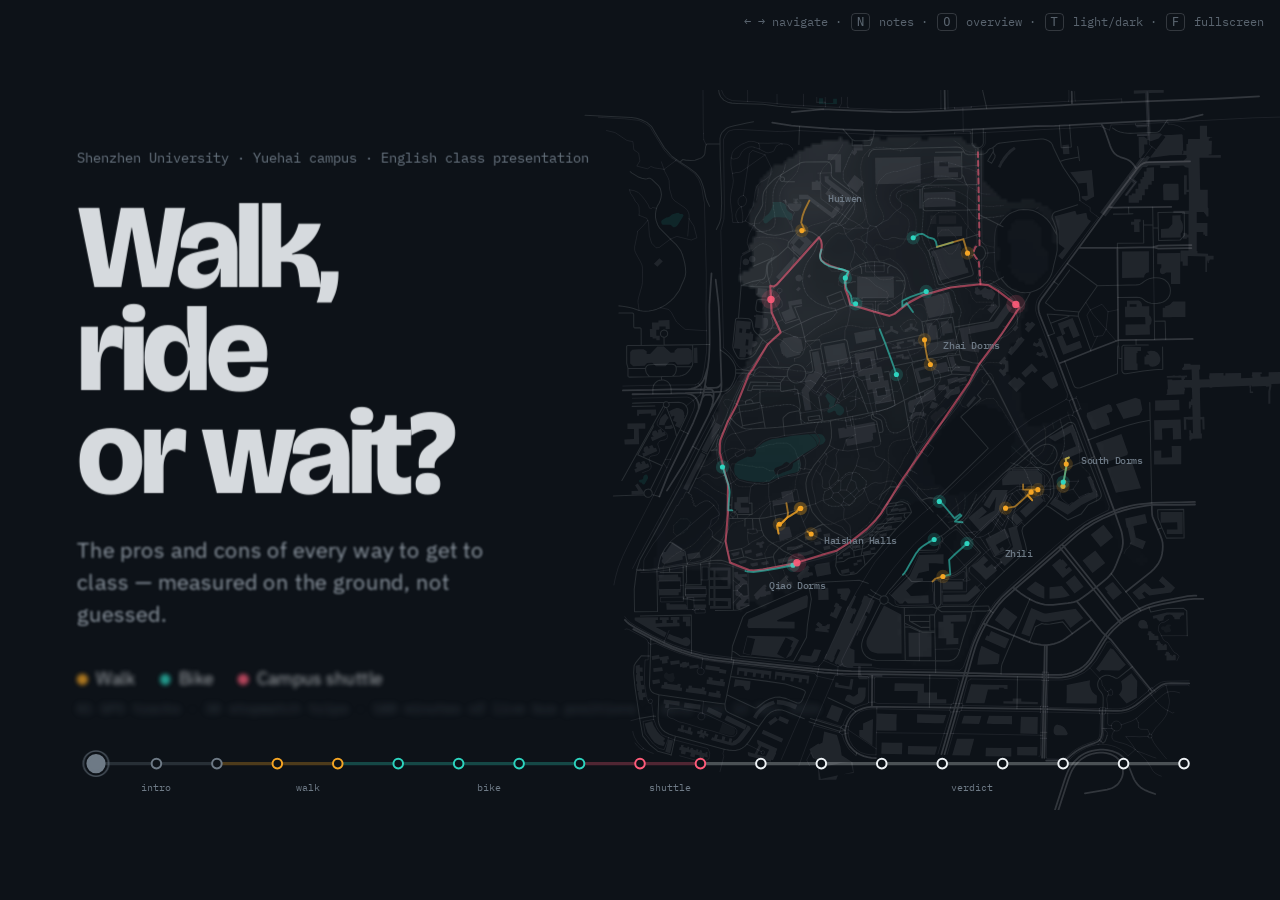
==== sites/cept3/index.html @ 5c297f21 "sites: deploy cept3 (issue #8) [skip ci]" ====
<!doctype html><meta charset="utf-8"><meta http-equiv="refresh" content="0;url=Walk%2C%20ride%20or%20wait_%20%E2%80%94%20HTML%20deck.html"><a href="Walk%2C%20ride%20or%20wait_%20%E2%80%94%20HTML%20deck.html">打开页面</a>
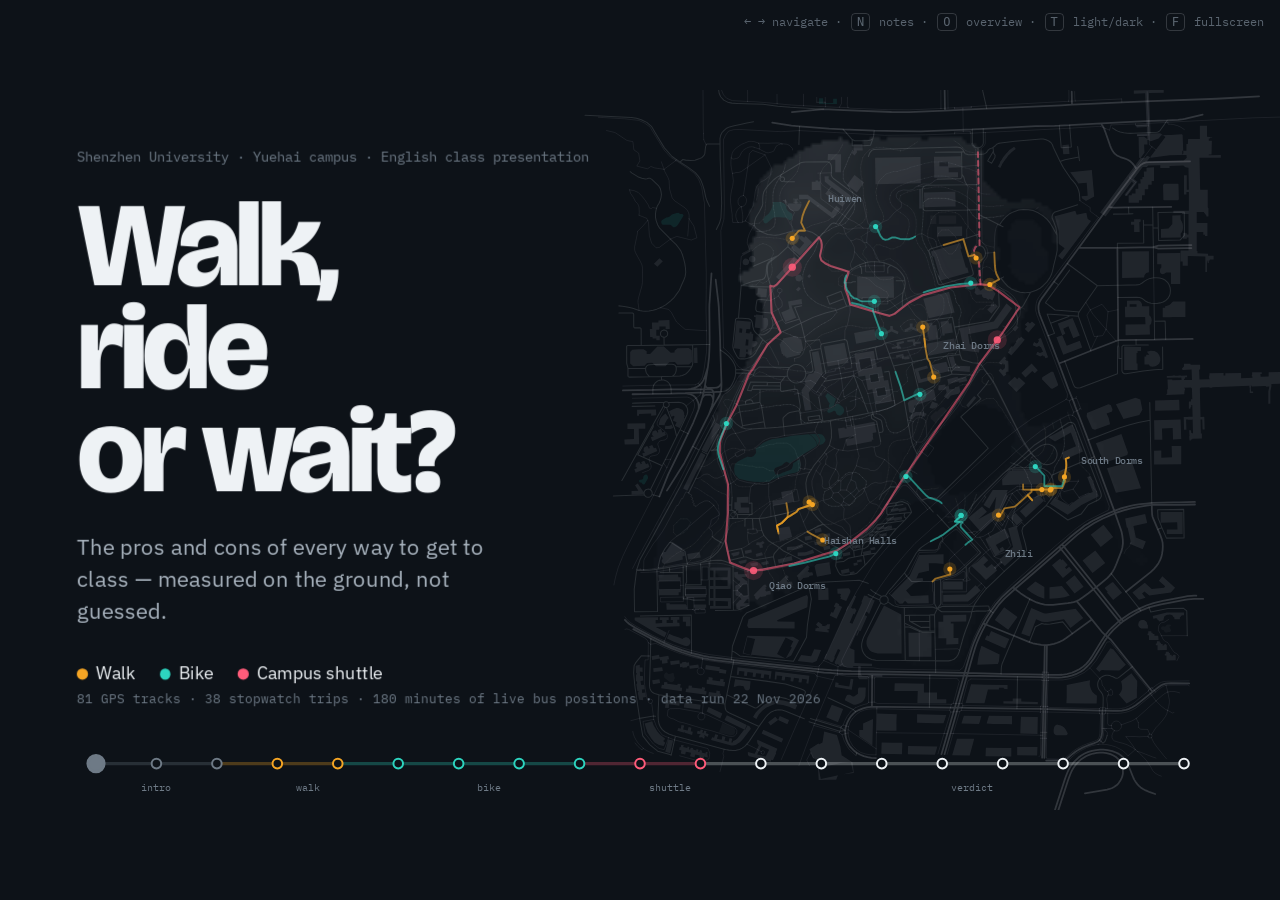
==== commit 418fcaa8: "sites: deploy cept3 (issue #8) [skip ci]" ====
--- a/sites/cept3/index.html
+++ b/sites/cept3/index.html
@@ -1 +1,1358 @@
-<!doctype html><meta charset="utf-8"><meta http-equiv="refresh" content="0;url=Walk%2C%20ride%20or%20wait_%20%E2%80%94%20HTML%20deck.html"><a href="Walk%2C%20ride%20or%20wait_%20%E2%80%94%20HTML%20deck.html">打开页面</a>
+<!DOCTYPE html>
+<html lang="en"><head>
+<meta charset="UTF-8"><style id="qw-theme">:root {
+  --contextual-navbar-foreground-color: #000000 !important;
+  --connection-foreground-color: #FFFFFF !important;
+  --automation-foreground-color: #FFFFFF !important;
+  --global-navbar-background-color: #F3F3F7 !important;
+  --accent-foreground-color: #FFFFFF !important;
+  --primary-foreground-color: #000000 !important;
+  --measure-foreground-color: #CB7600 !important;
+  --dimension-foreground-color: #1B84BF !important;
+  --warning-background-color: #FF9800 !important;
+  --warning-foreground-color: #000000 !important;
+  --success-background-color: #27700E !important;
+  --info-foreground-color: #FFFFFF !important;
+  --secondary-foreground-color: #000000 !important;
+  --info-background-color: #2196F3 !important;
+  --measure-background-color: #FFF8EF !important;
+  --contextual-navbar-background-color: #FFFFFF !important;
+  --accent-background-color: #4200DB !important;
+  --visualization-background-color: #6842FF !important;
+  --connection-background-color: #FF4B14 !important;
+  --secondary-background-color: #F9F9FB !important;
+  --danger-background-color: #C82745 !important;
+  --automation-background-color: #D600BA !important;
+  --success-foreground-color: #FFFFFF !important;
+  --danger-foreground-color: #FFFFFF !important;
+  --dimension-background-color: #EEF8FF !important;
+  --insight-foreground-color: #FFFFFF !important;
+  --primary-background-color: #FFFFFF !important;
+  --insight-background-color: #78008A !important;
+  --visualization-foreground-color: #FFFFFF !important;
+  --global-navbar-foreground-color: #5A5A5B !important;
+  --chat-column-base: 720px !important;
+  --chat-column-max: 720px !important;
+  --color-bg: #faf9fc !important;
+  --color-navbar-bg: #f9f9fb !important;
+  --color-navbar-fg: #131920 !important;
+  --color-navbar-divider: rgba(0, 0, 0, .12) !important;
+  --color-leftnav-bg: #ffffff !important;
+  --color-bg-chat-view: #f9f9fb !important;
+  --color-bg-secondary: #ffffff !important;
+  --color-bg-tertiary: #f9fafb !important;
+  --color-bg-hover: #f3f4f6 !important;
+  --color-surface: #f9fafb !important;
+  --color-surface-hover: #f3f4f6 !important;
+  --color-surface-active: #e5e7eb !important;
+  --color-border: rgba(0, 0, 0, .12) !important;
+  --color-border-light: rgba(0, 0, 0, .06) !important;
+  --color-border-strong: #d1d5db !important;
+  --background-toggle-off-default: rgba(255, 255, 255, 0) !important;
+  --color-primary: #4200db !important;
+  --color-primary-dark: #35009e !important;
+  --color-primary-light: #8575ff !important;
+  --color-primary-bg: #e8e6ff !important;
+  --color-primary-hover-border: #35009e !important;
+  --color-nav-icon-active: #4200db !important;
+  --color-nav-hover-border: #4200db !important;
+  --color-primary-alpha-3: color-mix(in srgb, #4200db 3%, transparent) !important;
+  --color-primary-alpha-5: color-mix(in srgb, #4200db 5%, transparent) !important;
+  --color-primary-alpha-8: color-mix(in srgb, #4200db 8%, transparent) !important;
+  --color-primary-alpha-12: color-mix(in srgb, #4200db 12%, transparent) !important;
+  --color-primary-alpha-15: color-mix(in srgb, #4200db 15%, transparent) !important;
+  --color-primary-alpha-20: color-mix(in srgb, #4200db 20%, transparent) !important;
+  --color-primary-alpha-25: color-mix(in srgb, #4200db 25%, transparent) !important;
+  --color-primary-alpha-30: color-mix(in srgb, #4200db 30%, transparent) !important;
+  --color-primary-alpha-40: color-mix(in srgb, #4200db 40%, transparent) !important;
+  --color-primary-alpha-50: color-mix(in srgb, #4200db 50%, transparent) !important;
+  --color-primary-alpha-60: color-mix(in srgb, #4200db 60%, transparent) !important;
+  --color-primary-subtle: color-mix(in srgb, #4200db 12%, transparent) !important;
+  --color-primary-border: color-mix(in srgb, #4200db 30%, transparent) !important;
+  --color-focus-ring: #4200db !important;
+  --color-sidebar-hover: color-mix(in srgb, #4200db 12%, transparent) !important;
+  --color-sidebar-hover-solid: color-mix(in srgb, #4200db 12%, #faf9fc) !important;
+  --block-selection-outline-offset: 2px !important;
+  --color-accent: #4200db !important;
+  --color-accent-foreground: #4200db !important;
+  --color-accent-dark: #35009e !important;
+  --color-accent-light: #e8e6ff !important;
+  --color-accent-inverse: #ffffff !important;
+  --color-link: #4200db !important;
+  --color-brand-ai-gradient-start: #6842ff !important;
+  --color-brand-ai-gradient-mid: #d600ba !important;
+  --color-brand-ai-gradient-end: #ff4b14 !important;
+  --color-brand-kiro: #9147ff !important;
+  --color-primary-gradient-end: #e8e6ff !important;
+  --color-primary-bg-solid: #e8e6ff !important;
+  --color-user-bubble: #F3F3F7 !important;
+  --color-user-bubble-text: #131920 !important;
+  --color-text: #131920 !important;
+  --color-text-secondary: #5e5e5e !important;
+  --color-text-tertiary: #656871 !important;
+  --color-text-muted: #656871 !important;
+  --color-text-on-primary: #ffffff !important;
+  --color-success: #00802f !important;
+  --color-success-dark: #00471e !important;
+  --color-success-light: #d9ffd6 !important;
+  --color-success-hover: #005c26 !important;
+  --color-success-bg: #e6f5eb !important;
+  --color-success-border: #b3d9bf !important;
+  --color-success-foreground: #00802f !important;
+  --color-success-dark-foreground: #00471e !important;
+  --color-success-text: #00471e !important;
+  --color-error: #db0000 !important;
+  --color-error-dark: #700000 !important;
+  --color-error-light: #ffe0e0 !important;
+  --color-error-hover: #ffe0e0 !important;
+  --color-error-bg: #fceaea !important;
+  --color-error-border: #f2cccc !important;
+  --color-error-active-border: #db0000 !important;
+  --color-error-foreground: #db0000 !important;
+  --color-error-dark-foreground: #700000 !important;
+  --color-error-inverse: #ffffff !important;
+  --color-error-text: #700000 !important;
+  --color-warning: #f2b100 !important;
+  --color-warning-dark: #573a00 !important;
+  --color-warning-light: #fffbbd !important;
+  --color-warning-hover: #db9200 !important;
+  --color-warning-bg: #fef7e6 !important;
+  --color-warning-border: #f9dfa3 !important;
+  --color-warning-foreground: #f2b100 !important;
+  --color-warning-dark-foreground: #573a00 !important;
+  --color-warning-inverse: #573a00 !important;
+  --color-surface-warning: #fffbbd !important;
+  --color-text-warning: #573a00 !important;
+  --color-info: #006ce0 !important;
+  --color-info-dark: #002a66 !important;
+  --color-info-light: #d1f1ff !important;
+  --color-info-hover: #003b8f !important;
+  --color-info-bg: #ebf3fc !important;
+  --color-info-border: #b3d1f0 !important;
+  --color-info-foreground: #006ce0 !important;
+  --color-info-dark-foreground: #002a66 !important;
+  --color-info-inverse: #ffffff !important;
+  --color-overlay: rgba(0, 0, 0, .5) !important;
+  --color-shadow: rgba(0, 0, 0, .08) !important;
+  --color-hover: rgba(0, 0, 0, .05) !important;
+  --color-tooltip-bg: rgba(0, 0, 0, .85) !important;
+  --color-tooltip-text: #ffffff !important;
+  --color-voice-purple: #8575ff !important;
+  --color-voice-purple-dark: #4200db !important;
+  --color-voice-purple-light: #8575ff !important;
+  --color-voice-red: #db0000 !important;
+  --color-voice-red-dark: #700000 !important;
+  --color-voice-amber: #f2b100 !important;
+  --color-voice-purple-glow: rgba(66, 0, 219, .4) !important;
+  --color-voice-red-glow: rgba(219, 0, 0, .4) !important;
+  --font-sans: "Amazon Ember", "Helvetica Neue", "Segoe UI", Roboto, Helvetica, Arial, sans-serif !important;
+  --font-mono: "SF Mono", "Monaco", "Menlo", "Consolas", monospace !important;
+  --text-2xs: .5625rem !important;
+  --text-xs: .625rem !important;
+  --text-sm: .6875rem !important;
+  --text-base: .75rem !important;
+  --text-md: .8125rem !important;
+  --text-lg: .875rem !important;
+  --text-xl: 1rem !important;
+  --text-2xl: 1.125rem !important;
+  --text-3xl: 1.25rem !important;
+  --text-4xl: 1.5rem !important;
+  --text-5xl: 2rem !important;
+  --spacing-1: calc(.25rem * 1) !important;
+  --spacing-1-5: calc(.25rem * 1.5) !important;
+  --spacing-2: calc(.25rem * 2) !important;
+  --spacing-3: calc(.25rem * 3) !important;
+  --spacing-4: calc(.25rem * 4) !important;
+  --spacing-5: calc(.25rem * 5) !important;
+  --spacing-6: calc(.25rem * 6) !important;
+  --spacing-7: calc(.25rem * 7) !important;
+  --spacing-8: calc(.25rem * 8) !important;
+  --spacing-9: calc(.25rem * 9) !important;
+  --spacing-10: calc(.25rem * 10) !important;
+  --border-radius-rounded-lg: 8px !important;
+  --radius-sm: 6px !important;
+  --radius-md: 10px !important;
+  --radius-card: 12px !important;
+  --radius-lg: 16px !important;
+  --radius-pill: 8px !important;
+  --shadow-sm: 0 1px 2px rgba(0, 0, 0, .05) !important;
+  --shadow-md: 0 4px 12px rgba(0, 0, 0, .08) !important;
+  --shadow-lg: 0 4px 16px 4px rgba(0, 0, 0, .16), 0 2px 6px 1px rgba(0, 0, 0, .16) !important;
+  --color-success-bg-solid: #d9ffd6 !important;
+  --color-error-bg-solid: #ffe0e0 !important;
+  --color-error-border-solid: #ffe0e0 !important;
+  --color-warning-bg-solid: #fffbbd !important;
+  --color-warning-text: #573a00 !important;
+  --color-info-bg-solid: #d1f1ff !important;
+  --color-info-bg-solid-alt: #d1f1ff !important;
+  --color-info-text: #002a66 !important;
+  --color-info-text-alt: #002a66 !important;
+  --color-emerald: #10b981 !important;
+  --color-teal: #4ecdc4 !important;
+  --color-code-bg: #F3F3F7 !important;
+  --color-code-header-bg: #f1f3f5 !important;
+  --color-code-text: #24292e !important;
+  --color-code-border: #e1e4e8 !important;
+  --color-code-muted: #6a737d !important;
+  --color-inline-code-bg: #F3F3F7 !important;
+  --color-inline-code-text: #24292e !important;
+  --color-inline-code-border: #e1e4e8 !important;
+  --color-scrollbar-thumb: #d1d5db !important;
+  --color-scrollbar-track: transparent !important;
+  --qs-data-cat-01: #4338CA !important;
+  --qs-data-cat-02: #D97706 !important;
+  --qs-data-cat-03: #0891B2 !important;
+  --qs-data-cat-04: #8B5CF6 !important;
+  --qs-data-cat-05: #15803D !important;
+  --qs-data-cat-06: #0C4A6E !important;
+  --qs-data-cat-07: #D946EF !important;
+  --qs-data-cat-08: #65A30D !important;
+  --qs-data-cat-09: #1D4ED8 !important;
+  --qs-data-cat-10: #831843 !important;
+  --qs-data-cat-11: #C2410C !important;
+  --qs-data-cat-12: #115E59 !important;
+  --qs-data-cat-other: #737373 !important;
+  --qs-content: #fff !important;
+  --qs-main: #f9f9fb !important;
+  --qs-primary-foreground: #131920 !important;
+  --qs-secondary-foreground: #656871 !important;
+  --qs-tertiary-foreground: #656871 !important;
+  --qs-placeholder-foreground: #656871 !important;
+  --qs-divider: #dedee3 !important;
+  --qs-default-border: #8c8c94 !important;
+  --qs-neutral-soft: #b4b4bb !important;
+  --qs-neutral-gray-50: #f9fafb !important;
+  --qs-tertiary-background: #f9fafb !important;
+  --qs-action-hover: #f3f3f7 !important;
+  --qs-primary-default: #4200db !important;
+  --qs-primary-dark: #35009e !important;
+  --qs-primary-medium: #8575ff !important;
+  --qs-primary-light: #e8e6ff !important;
+  --qs-primary-inverse: #fff !important;
+  --qs-success-default: #00802f !important;
+  --qs-success-dark: #00471e !important;
+  --qs-success-light: #d9ffd6 !important;
+  --qs-error-default: #db0000 !important;
+  --qs-error-dark: #700000 !important;
+  --qs-warning-default: #f2b100 !important;
+  --qs-warning-dark: #573a00 !important;
+  --qs-warning-light: #fffbbd !important;
+  --qs-info-default: #006ce0 !important;
+  --qs-info-dark: #002a66 !important;
+  --qs-font-sans: "Amazon Ember", "Helvetica Neue", "Segoe UI", Helvetica, Arial, sans-serif !important;
+  --safe-top: 0px !important;
+  --safe-bottom: 0px !important;
+  --safe-left: 0px !important;
+  --safe-right: 0px !important;
+  --qs-action-active: #e8e6ff !important;
+  --qs-action-active-hover: #b2a8ff !important;
+  --qs-action-disabled: #f3f3f7 !important;
+  --qs-active-border: #4200db !important;
+  --qs-application-navbar: #4200db !important;
+  --qs-application-navbar-dark: #35009e !important;
+  --qs-application-navbar-foreground: #fff !important;
+  --qs-application-navbar-light: #e8e6ff !important;
+  --qs-automation-dark: #660052 !important;
+  --qs-automation-default: #d600ba !important;
+  --qs-automation-light: #ffe0fb !important;
+  --qs-automation-medium: #b3008f !important;
+  --qs-automation-soft: #ff94f1 !important;
+  --qs-avatar-blue-bg: #d1f1ff !important;
+  --qs-avatar-blue-fg: #002a66 !important;
+  --qs-avatar-fuchsia-bg: #fce6ff !important;
+  --qs-avatar-fuchsia-fg: #590066 !important;
+  --qs-avatar-green-bg: #d9ffd6 !important;
+  --qs-avatar-green-fg: #00471e !important;
+  --qs-avatar-neutral-bg: #dedee3 !important;
+  --qs-avatar-neutral-fg: #131920 !important;
+  --qs-avatar-orange-bg: #ffe0d6 !important;
+  --qs-avatar-orange-fg: #661800 !important;
+  --qs-avatar-pink-bg: #ffe0fb !important;
+  --qs-avatar-pink-fg: #660052 !important;
+  --qs-avatar-primary-bg: #e8e6ff !important;
+  --qs-avatar-primary-fg: #35009e !important;
+  --qs-avatar-red-bg: #ffe0e0 !important;
+  --qs-avatar-red-fg: #700000 !important;
+  --qs-avatar-violet-bg: #f2e5ff !important;
+  --qs-avatar-violet-fg: #45008a !important;
+  --qs-avatar-yellow-bg: #fffbbd !important;
+  --qs-avatar-yellow-fg: #573a00 !important;
+  --qs-blue-100: #e2ebff !important;
+  --qs-blue-1000: #060d27 !important;
+  --qs-blue-200: #c2d5ff !important;
+  --qs-blue-300: #9fbdff !important;
+  --qs-blue-400: #7ea0fc !important;
+  --qs-blue-50: #fafbff !important;
+  --qs-blue-500: #517df6 !important;
+  --qs-blue-600: #2d5fe8 !important;
+  --qs-blue-700: #1d3cb9 !important;
+  --qs-blue-800: #162c85 !important;
+  --qs-blue-900: #102165 !important;
+  --qs-blue-950: #0b1746 !important;
+  --qs-brand: #fff !important;
+  --qs-brand-foreground: #131920 !important;
+  --qs-brand-navbar: #131920 !important;
+  --qs-brand-navbar-dark: #000 !important;
+  --qs-brand-navbar-foreground: #fff !important;
+  --qs-brand-navbar-light: #dedee3 !important;
+  --qs-coachmark: #006ce0 !important;
+  --qs-connection-dark: #661800 !important;
+  --qs-connection-default: #db3300 !important;
+  --qs-connection-light: #ffe0d6 !important;
+  --qs-connection-soft: #ff997a !important;
+  --qs-content-inverse: #333843 !important;
+  --qs-content-inverse-active: #131920 !important;
+  --qs-contrast-foreground: #131920 !important;
+  --qs-control-selected-bg: #4200db !important;
+  --qs-control-selected-hover-bg: #35009e !important;
+  --qs-darkpurple1-100: #eee1ef !important;
+  --qs-darkpurple1-1000: #130b14 !important;
+  --qs-darkpurple1-200: #dcc0dd !important;
+  --qs-darkpurple1-300: #c99ecc !important;
+  --qs-darkpurple1-400: #b57ab8 !important;
+  --qs-darkpurple1-50: #f8f2f8 !important;
+  --qs-darkpurple1-500: #97529b !important;
+  --qs-darkpurple1-600: #754078 !important;
+  --qs-darkpurple1-700: #542e57 !important;
+  --qs-darkpurple1-800: #472749 !important;
+  --qs-darkpurple1-900: #341c35 !important;
+  --qs-darkpurple1-950: #241325 !important;
+  --qs-darkpurple2-100: #f1e3fc !important;
+  --qs-darkpurple2-1000: #1b042f !important;
+  --qs-darkpurple2-200: #e7d0fb !important;
+  --qs-darkpurple2-300: #d6b0f8 !important;
+  --qs-darkpurple2-400: #be81f3 !important;
+  --qs-darkpurple2-50: #f8f1fe !important;
+  --qs-darkpurple2-500: #a652ef !important;
+  --qs-darkpurple2-600: #8e24eb !important;
+  --qs-darkpurple2-700: #7413c9 !important;
+  --qs-darkpurple2-800: #580e98 !important;
+  --qs-darkpurple2-900: #36095d !important;
+  --qs-darkpurple2-950: #260642 !important;
+  --qs-data-categorical-01: #4338ca !important;
+  --qs-data-categorical-02: #d97706 !important;
+  --qs-data-categorical-03: #0891b2 !important;
+  --qs-data-categorical-04: #8b5cf6 !important;
+  --qs-data-categorical-05: #15803d !important;
+  --qs-data-categorical-06: #0c4a6e !important;
+  --qs-data-categorical-07: #d946ef !important;
+  --qs-data-categorical-08: #65a30d !important;
+  --qs-data-categorical-09: #1d4ed8 !important;
+  --qs-data-categorical-10: #831843 !important;
+  --qs-data-categorical-11: #c2410c !important;
+  --qs-data-categorical-12: #115e59 !important;
+  --qs-data-categorical-other: #737373 !important;
+  --qs-data-divergent-negative: #ea580c !important;
+  --qs-data-divergent-positive: #4f46e5 !important;
+  --qs-data-divergent-red-green-negative: #dc2626 !important;
+  --qs-data-divergent-red-green-positive: #16a34a !important;
+  --qs-data-missing: #d4d4d4 !important;
+  --qs-data-sentiment-neutral: #737373 !important;
+  --qs-data-sentiment-warning: #9e6900 !important;
+  --qs-data-sequential-duochromatic-high: #1e1b4b !important;
+  --qs-data-sequential-duochromatic-low: #8b5cf6 !important;
+  --qs-data-sequential-monochromatic-high: #4f46e5 !important;
+  --qs-default-badge: #b4b4bb !important;
+  --qs-default-badge-dot: #656871 !important;
+  --qs-dimension: #4200db !important;
+  --qs-dimension-experimental: #4200db !important;
+  --qs-dimension-experimental-foreground: #4200db !important;
+  --qs-dimension-foreground: #fff !important;
+  --qs-disabled: #8c8c94 !important;
+  --qs-disabled-border: #dedee3 !important;
+  --qs-disabled-foreground: #b4b4bb !important;
+  --qs-divider-light: #f3f3f7 !important;
+  --qs-error-active-border: #db0000 !important;
+  --qs-error-border: #ffe0e0 !important;
+  --qs-error-foreground: #db0000 !important;
+  --qs-error-inverse: #fff !important;
+  --qs-error-light: #ffe0e0 !important;
+  --qs-error-medium: #900 !important;
+  --qs-error-soft: #ff9e9e !important;
+  --qs-focus-offset: 1px !important;
+  --qs-font-base-letter-spacing: .15px !important;
+  --qs-font-display: "Amazon Ember", "Helvetica Neue", "Segoe UI", Helvetica, Arial, sans-serif !important;
+  --qs-font-family: "Amazon Ember", "Helvetica Neue", "Segoe UI", Helvetica, Arial, sans-serif !important;
+  --qs-gradient-automation-light-stop: #ffe0fb !important;
+  --qs-gradient-automation-medium-stop: #b3008f !important;
+  --qs-gradient-automation-stop: #d600ba !important;
+  --qs-gradient-connection-light-stop: #ffe0d6 !important;
+  --qs-gradient-connection-stop: #db3300 !important;
+  --qs-gradient-insight-light-stop: #fce6ff !important;
+  --qs-gradient-insight-stop: #a000b8 !important;
+  --qs-gradient-visualization-light-stop: #f2e5ff !important;
+  --qs-gradient-visualization-stop: #7300e5 !important;
+  --qs-green-100: #ccffd8 !important;
+  --qs-green-1000: #001409 !important;
+  --qs-green-200: #a9efba !important;
+  --qs-green-300: #84d39a !important;
+  --qs-green-400: #71c68c !important;
+  --qs-green-50: #f0fff3 !important;
+  --qs-green-500: #5bbe7a !important;
+  --qs-green-600: #3c955a !important;
+  --qs-green-700: #227340 !important;
+  --qs-green-800: #00441f !important;
+  --qs-green-900: #003317 !important;
+  --qs-green-950: #002410 !important;
+  --qs-grid-gap: 16px !important;
+  --qs-grid-gap-xl: 24px !important;
+  --qs-hero-banner-button-hover: color-mix(in srgb, #fff, transparent 60%) !important;
+  --qs-hover-border: #333843 !important;
+  --qs-info-inverse: #fff !important;
+  --qs-info-light: #d1f1ff !important;
+  --qs-info-medium: #003b8f !important;
+  --qs-info-soft: #75cfff !important;
+  --qs-insight-dark: #590066 !important;
+  --qs-insight-default: #a000b8 !important;
+  --qs-insight-light: #fce6ff !important;
+  --qs-insight-soft: #f299ff !important;
+  --qs-main-foreground: #131920 !important;
+  --qs-main-secondary-foreground: #656871 !important;
+  --qs-measure: #00802f !important;
+  --qs-measure-experimental: #f2b100 !important;
+  --qs-measure-experimental-foreground: #f2b100 !important;
+  --qs-measure-foreground: #fff !important;
+  --qs-neutral-0: #fff !important;
+  --qs-neutral-100: #f5f3ef !important;
+  --qs-neutral-1000: #0b0a0a !important;
+  --qs-neutral-200: #ece9e4 !important;
+  --qs-neutral-300: #e2dfda !important;
+  --qs-neutral-400: #cdc9c1 !important;
+  --qs-neutral-50: #faf9f7 !important;
+  --qs-neutral-500: #adaaa3 !important;
+  --qs-neutral-600: #94918b !important;
+  --qs-neutral-700: #7d7a73 !important;
+  --qs-neutral-800: #5e5b56 !important;
+  --qs-neutral-900: #302f2c !important;
+  --qs-neutral-950: #151310 !important;
+  --qs-neutral-black: #000 !important;
+  --qs-neutral-dark: #333843 !important;
+  --qs-neutral-deep: #656871 !important;
+  --qs-neutral-default: #dedee3 !important;
+  --qs-neutral-light: #f3f3f7 !important;
+  --qs-neutral-lightest: #f9f9fb !important;
+  --qs-neutral-medium: #8c8c94 !important;
+  --qs-neutral-strong: #131920 !important;
+  --qs-neutral-white: #fff !important;
+  --qs-overlay: color-mix(in srgb, #131920, transparent 50%) !important;
+  --qs-popover-border: transparent !important;
+  --qs-primary-inverse-foreground: #fff !important;
+  --qs-primary-soft: #b2a8ff !important;
+  --qs-progress-active: #4200db !important;
+  --qs-red-100: #ffe4e1 !important;
+  --qs-red-1000: #240004 !important;
+  --qs-red-200: #ffc7c2 !important;
+  --qs-red-300: #ffa099 !important;
+  --qs-red-400: #eb6560 !important;
+  --qs-red-50: #fff6f5 !important;
+  --qs-red-500: #c33c38 !important;
+  --qs-red-600: #aa2b2b !important;
+  --qs-red-700: #8a0f0f !important;
+  --qs-red-800: #6e000d !important;
+  --qs-red-900: #57000a !important;
+  --qs-red-950: #3d0007 !important;
+  --qs-secondary: #dedee3 !important;
+  --qs-secondary-dark: #b4b4bb !important;
+  --qs-secondary-light: #f3f3f7 !important;
+  --qs-shadow: #00000029 !important;
+  --qs-shadow-lg: 0 4px 16px 4px #00000029, 0 2px 6px 1px #00000029 !important;
+  --qs-shadow-md: 0 0 2px 0 #00000029, 0 2px 8px 1px #00000029 !important;
+  --qs-shadow-pin-left: inset -4px 0 4px -4px #00000029 !important;
+  --qs-shadow-pin-right: inset 4px 0 4px -4px #00000029 !important;
+  --qs-shadow-sm: 0 0 2px 0 #00000029, 0 0 4px 0 #00000029 !important;
+  --qs-shadow-xl: 0 4px 8px 2px #00000029, 0 6px 20px 4px #00000029 !important;
+  --qs-spice: #ff9800 !important;
+  --qs-success-inverse: #fff !important;
+  --qs-success-medium: #005c26 !important;
+  --qs-success-soft: #aeffa8 !important;
+  --qs-tag-default: #dedee3 !important;
+  --qs-tag-soft-border: #b4b4bb !important;
+  --qs-toggle-tile-lg: calc(.25rem * 15) !important;
+  --qs-toggle-tile-md: calc(.25rem * 12) !important;
+  --qs-toggle-tile-sm: calc(.25rem * 8) !important;
+  --qs-transparent: transparent !important;
+  --qs-visualization-dark: #45008a !important;
+  --qs-visualization-default: #7300e5 !important;
+  --qs-visualization-light: #f2e5ff !important;
+  --qs-visualization-soft: #d4a8ff !important;
+  --qs-warning-experimental: #f2b100 !important;
+  --qs-warning-experimental-light: #fffbbd !important;
+  --qs-warning-experimental-light-foreground: #fffbbd !important;
+  --qs-warning-inverse: #573a00 !important;
+  --qs-warning-medium: #db9200 !important;
+  --qs-warning-soft: #ffed4d !important;
+  --qs-width-modal-lg: 1136px !important;
+  --qs-width-modal-md: 600px !important;
+  --qs-width-modal-sm: 384px !important;
+  --qs-yellow-100: #fff5cf !important;
+  --qs-yellow-1000: #1f1100 !important;
+  --qs-yellow-200: #ffe79e !important;
+  --qs-yellow-300: #fbd86f !important;
+  --qs-yellow-400: #facb3d !important;
+  --qs-yellow-50: #fffcf0 !important;
+  --qs-yellow-500: #e2ac36 !important;
+  --qs-yellow-600: #ca8d2b !important;
+  --qs-yellow-700: #9d672f !important;
+  --qs-yellow-800: #7a4c19 !important;
+  --qs-yellow-900: #522e00 !important;
+  --qs-yellow-950: #381f00 !important;
+  --qs-duration-reorder: .125s !important;
+  --qs-ease-reorder: ease-in-out !important;
+  --z-subtask-modal: 10000 !important;
+  --z-above-subtask-modal: 10001 !important;
+  --react-pdf-text-layer: 1 !important;
+  --highlight-bg-color: rgba(180, 0, 170, 1) !important;
+  --highlight-selected-bg-color: rgba(0, 100, 0, 1) !important;
+  --react-pdf-annotation-layer: 1 !important;
+  --annotation-unfocused-field-background: url("data:image/svg+xml;charset=UTF-8,<svg width='1px' height='1px' xmlns='http://www.w3.org/2000/svg'><rect width='100%' height='100%' style='fill:rgba(0, 54, 255, 0.13);'/></svg>") !important;
+  --input-focus-border-color: Highlight !important;
+  --input-focus-outline: 1px solid Canvas !important;
+  --input-unfocused-border-color: transparent !important;
+  --input-disabled-border-color: transparent !important;
+  --input-hover-border-color: black !important;
+  --link-outline: none !important;
+}</style>
+<meta name="viewport" content="width=device-width, initial-scale=1">
+<title>Walk, ride or wait? — Commuting on SZU Yuehai campus</title>
+<link rel="preconnect" href="https://fonts.googleapis.com">
+<link rel="preconnect" href="https://fonts.gstatic.com" crossorigin="">
+<link href="https://fonts.googleapis.com/css2?family=Bricolage+Grotesque:opsz,wght@12..96,500;12..96,700;12..96,800&amp;family=IBM+Plex+Mono:wght@400;500;600&amp;family=IBM+Plex+Sans:wght@400;500;600&amp;display=swap" rel="stylesheet">
+<style nonce="5NcS+9JCnakakf8XV1Y2Rg==">
+:root{
+  --page-bg:#0D1218; --page-bg2:#131B23; --page-ink:#EEF2F5; --page-ink2:#A9B4BF; --page-ink3:#6E7A86;
+  --page-line:rgba(238,242,245,.10); --page-line2:rgba(238,242,245,.22);
+  --page-walk:#F5A524; --page-bike:#2DD4BF; --page-bus:#FF5C7A;
+  --page-display:'Bricolage Grotesque', 'Segoe UI', system-ui, sans-serif;
+  --page-sans:'IBM Plex Sans', 'Segoe UI', system-ui, sans-serif;
+  --page-mono:'IBM Plex Mono', ui-monospace, Consolas, monospace;
+  --page-ease:cubic-bezier(.2,.8,.2,1);
+}
+html.light{
+  --page-bg:#F2F4F6; --page-bg2:#E6EAEE; --page-ink:#10161C; --page-ink2:#45505B; --page-ink3:#7A858F;
+  --page-line:rgba(16,22,28,.10); --page-line2:rgba(16,22,28,.24);
+  --page-walk:#B86E00; --page-bike:#0A8C7D; --page-bus:#D2304D;
+}
+*{box-sizing:border-box;margin:0;padding:0}
+html,body{height:100%;overflow:hidden;background:var(--page-bg);color:var(--page-ink);font-family:var(--page-sans)}
+body{transition:background .5s}
+#stage{position:absolute;left:50%;top:50%;width:1600px;height:900px;transform-origin:50% 50%;overflow:hidden;background:var(--page-bg)}
+#map{position:absolute;inset:0;width:1600px;height:900px;transition:opacity .9s var(--page-ease)}
+.slide{position:absolute;inset:0;padding:72px 96px 130px;visibility:hidden;pointer-events:none}
+.slide.active{visibility:visible;pointer-events:auto}
+.slide h2{font-family:var(--page-display);font-weight:700;font-size:56px;line-height:1.04;letter-spacing:-.015em;max-width:1240px;text-wrap:balance}
+.slide p,.slide li{font-size:24px;line-height:1.42;color:var(--page-ink2)}
+.mono{font-family:var(--page-mono)}
+.muted{color:var(--page-ink3)!important}
+.small{font-size:18px!important;line-height:1.45!important}
+.note{position:absolute;left:96px;right:96px;bottom:118px;font-size:16px!important;color:var(--page-ink3)!important;font-family:var(--page-mono)}
+.c-walk{color:var(--page-walk)!important}.c-bike{color:var(--page-bike)!important}.c-bus{color:var(--page-bus)!important}.c-ink{color:var(--page-ink)!important}
+.fw{fill:var(--page-walk)}.fb{fill:var(--page-bike)}.fs{fill:var(--page-bus)}.fi{fill:var(--page-ink)}.fi2{fill:var(--page-ink2)}.fi3{fill:var(--page-ink3)}.fbg{fill:var(--page-bg)}
+.sw{stroke:var(--page-walk)}.sb{stroke:var(--page-bike)}.ss{stroke:var(--page-bus)}.si{stroke:var(--page-ink)}.si3{stroke:var(--page-ink3)}.sl{stroke:var(--page-line2)}
+svg text{font-family:var(--page-mono);font-size:15px;fill:var(--page-ink2)}
+svg .lab{font-family:var(--page-sans);font-size:17px;fill:var(--page-ink2)}
+svg .val{font-family:var(--page-mono);font-size:15px;font-weight:600}
+.hero{font-family:var(--page-display);font-weight:800;letter-spacing:-.03em;line-height:.9;color:var(--page-ink)}
+.unit{font-family:var(--page-mono);font-weight:500;font-size:.32em;letter-spacing:0;margin-left:.12em;color:var(--page-ink2)}
+.dot{display:inline-block;width:.62em;height:.62em;border-radius:50%;margin-right:.45em;vertical-align:.02em}
+.d-walk{background:var(--page-walk)}.d-bike{background:var(--page-bike)}.d-bus{background:var(--page-bus)}
+.rule{border-top:1px solid var(--page-line2)}
+.forag{display:grid;grid-template-columns:auto 1fr;gap:6px 18px;font-size:22px}
+.forag b{font-family:var(--page-mono);font-weight:600;font-size:16px;letter-spacing:.06em;padding-top:5px}
+.forag span{color:var(--page-ink2);font-size:22px;line-height:1.4}
+.btn{font-family:var(--page-mono);font-size:16px;color:var(--page-ink);background:transparent;border:1px solid var(--page-line2);border-radius:999px;padding:9px 18px;cursor:pointer;transition:background .2s,border-color .2s,color .2s}
+.btn:hover{border-color:var(--page-ink3)}
+.btn.on{background:var(--page-ink);color:var(--page-bg);border-color:var(--page-ink)}
+/* reveal system: classes applied only by script */
+.rv{opacity:0}
+.frag{opacity:0;transform:translateY(14px);transition:opacity .55s var(--page-ease),transform .55s var(--page-ease),filter .55s;filter:blur(6px)}
+.frag.shown{opacity:1;transform:none;filter:none}
+/* title */
+#s-title .mega{font-family:var(--page-display);font-weight:800;font-size:150px;line-height:.86;letter-spacing:-.045em;margin:34px 0 34px}
+#s-title .mega span{display:block}
+#s-title .lede{font-size:28px;max-width:560px;color:var(--page-ink2)}
+#s-title .eyebrow{font-family:var(--page-mono);font-size:17px;color:var(--page-ink3)}
+#s-title .legend3{margin-top:44px;display:flex;gap:30px;font-size:22px;color:var(--page-ink)}
+#s-title .meta{position:absolute;left:96px;bottom:128px;font-family:var(--page-mono);font-size:16px;color:var(--page-ink3)}
+/* race */
+.race-panel{position:absolute;right:96px;top:210px;width:520px}
+.race-row{display:grid;grid-template-columns:150px 1fr;align-items:baseline;padding:20px 0;border-top:1px solid var(--page-line2);opacity:.28;transition:opacity .5s}
+.race-row.done{opacity:1}
+.race-row .t{font-family:var(--page-display);font-weight:800;font-size:64px;letter-spacing:-.03em;line-height:.9}
+.race-row .k{font-size:22px;color:var(--page-ink)}
+.race-row .s{font-size:17px;color:var(--page-ink3);font-family:var(--page-mono);margin-top:4px}
+.clock{font-family:var(--page-mono);font-size:22px;color:var(--page-ink2);margin-bottom:18px}
+.clock b{font-family:var(--page-display);font-size:72px;font-weight:800;color:var(--page-ink);letter-spacing:-.02em;margin-right:8px}
+/* generic layouts */
+.cols{display:grid;gap:56px;margin-top:44px}
+.c3{grid-template-columns:repeat(3,1fr)}
+.stat .hero{font-size:120px}
+.stat h3{font-size:24px;font-weight:600;color:var(--page-ink);margin:14px 0 8px}
+.tiles{display:grid;grid-template-columns:repeat(3,1fr);gap:0;margin-top:34px}
+.tile{padding:18px 22px 6px 0;border-top:1px solid var(--page-line2)}
+.tile .n{font-family:var(--page-display);font-size:48px;font-weight:700;color:var(--page-ink)}
+.tile .l{font-size:17px;color:var(--page-ink3);line-height:1.35;margin-top:4px}
+.split{display:grid;grid-template-columns:520px 1fr;gap:56px;margin-top:36px;height:600px}
+.split.r{grid-template-columns:1fr 430px}
+.chart{position:relative}
+.chart svg{display:block;overflow:visible}
+.cap{font-family:var(--page-mono);font-size:15px;color:var(--page-ink3);margin-top:6px}
+.side p{font-size:21px}
+.side .hero{font-size:132px}
+.kv{display:grid;grid-template-columns:auto 1fr;gap:12px 18px;align-items:baseline;margin-top:22px}
+.kv .n{font-family:var(--page-mono);font-weight:600;font-size:26px;color:var(--page-ink);text-align:right}
+.kv .l{font-size:19px;color:var(--page-ink2);line-height:1.35}
+/* reach */
+.reach{display:grid;grid-template-columns:1fr 150px 1fr;gap:12px;margin-top:26px;align-items:start}
+.reach canvas{width:620px;height:470px;display:block}
+.reach .lbl{font-size:20px;color:var(--page-ink);margin-bottom:8px;font-family:var(--page-mono)}
+.reach .mid{text-align:center;padding-top:150px}
+.reach .mid b{display:block;font-family:var(--page-display);font-weight:800;font-size:96px;line-height:.9;color:var(--page-ink)}
+.reach .mid span{font-family:var(--page-mono);font-size:16px;color:var(--page-ink3)}
+/* scorecard */
+.score{margin-top:30px;width:100%;border-collapse:collapse}
+.score th{font-family:var(--page-display);font-size:30px;font-weight:700;text-align:left;padding:0 18px 14px 0}
+.score td{border-top:1px solid var(--page-line2);padding:11px 18px 11px 0;vertical-align:top;font-size:18px;color:var(--page-ink2);line-height:1.3}
+.score td:first-child{font-size:19px;color:var(--page-ink);width:220px}
+.score .g{display:inline-block;width:14px;height:14px;border-radius:50%;margin-right:10px;vertical-align:-1px;border:2px solid currentColor}
+.score .g.good{background:currentColor}
+.score .g.mid{background:linear-gradient(90deg,currentColor 50%,transparent 50%)}
+.score .g.na{border-style:dashed;opacity:.6}
+/* rules */
+.rules{display:grid;grid-template-columns:repeat(4,1fr);gap:40px;margin-top:56px}
+.rule-card{border-top:6px solid var(--page-ink3);padding-top:22px}
+.rule-card .w{font-family:var(--page-display);font-weight:800;font-size:54px;letter-spacing:-.02em;line-height:1}
+.rule-card .h{font-size:24px;color:var(--page-ink);margin:12px 0 14px;line-height:1.3}
+.rule-card p{font-size:19px}
+/* try it */
+.pick{display:flex;gap:10px;flex-wrap:wrap;margin:10px 0 22px}
+.picklab{font-family:var(--page-mono);font-size:15px;color:var(--page-ink3)}
+.verdict{font-family:var(--page-display);font-size:40px;font-weight:700;line-height:1.1;margin-top:8px;color:var(--page-ink)}
+/* university */
+.recs{list-style:none;margin-top:34px;width:640px}
+.recs li{display:grid;grid-template-columns:150px 1fr;gap:20px;padding:15px 0;border-top:1px solid var(--page-line2)}
+.recs .n{font-family:var(--page-display);font-weight:800;font-size:34px;color:var(--page-ink);line-height:1}
+.recs .n small{display:block;font-family:var(--page-mono);font-size:13px;font-weight:400;color:var(--page-ink3);margin-top:6px;line-height:1.3}
+.recs .t{font-size:20px;color:var(--page-ink2);line-height:1.38}
+.recs .t b{color:var(--page-ink);font-weight:600}
+/* limits */
+.lims{display:grid;grid-template-columns:repeat(3,1fr);gap:56px;margin-top:56px}
+.lims h3{font-family:var(--page-display);font-size:32px;font-weight:700;color:var(--page-ink);margin-bottom:14px}
+.lims p{font-size:21px}
+/* closing */
+#s-close .lines{margin-top:40px}
+#s-close .lines div{font-family:var(--page-display);font-weight:800;font-size:70px;letter-spacing:-.035em;line-height:1.02}
+.end-stats{display:flex;gap:80px;margin-top:64px}
+.end-stats .hero{font-size:76px}
+.end-stats p{font-size:18px;margin-top:8px;max-width:300px}
+/* transit line */
+#line{position:absolute;left:0;right:0;bottom:0;height:110px;pointer-events:auto}
+#line .st{cursor:pointer}
+#line text{font-family:var(--page-mono);font-size:13px;fill:var(--page-ink3)}
+/* overlays */
+#notes{position:fixed;left:0;right:0;bottom:0;max-height:42vh;overflow:auto;background:var(--page-bg2);border-top:1px solid var(--page-line2);padding:18px 28px 22px;transform:translateY(105%);transition:transform .45s var(--page-ease);z-index:20;font-size:18px;line-height:1.55;color:var(--page-ink)}
+#notes.open{transform:none}
+#notes .hd{font-family:var(--page-mono);font-size:13px;color:var(--page-ink3);margin-bottom:8px;display:flex;gap:24px}
+#help{position:fixed;right:16px;top:14px;font-family:var(--page-mono);font-size:12px;color:var(--page-ink3);z-index:21;opacity:.8;transition:opacity .6s}
+#help kbd{border:1px solid var(--page-line2);border-radius:4px;padding:1px 5px;margin:0 2px}
+#ov{position:fixed;inset:0;background:color-mix(in srgb,var(--page-bg) 94%,transparent);z-index:30;display:none;overflow:auto;padding:5vh 6vw}
+#ov.open{display:block}
+#ov h4{font-family:var(--page-display);font-size:34px;margin-bottom:24px;color:var(--page-ink)}
+#ov ol{list-style:none;column-count:2;column-gap:6vw}
+#ov li{break-inside:avoid;display:grid;grid-template-columns:48px 1fr;gap:12px;padding:12px 0;border-top:1px solid var(--page-line);cursor:pointer;font-size:18px;color:var(--page-ink2)}
+#ov li:hover{color:var(--page-ink)}
+#ov li b{font-family:var(--page-mono);color:var(--page-ink3);font-weight:500}
+@media (prefers-reduced-motion: reduce){.frag{transition:none}}
+</style>
+</head>
+<body>
+<div id="stage">
+<canvas id="map"></canvas>
+
+<!-- 1 TITLE -->
+<section class="slide" id="s-title" data-sec="intro" data-cam="title" data-mapop="1">
+  <p class="eyebrow rv">Shenzhen University · Yuehai campus · English class presentation</p>
+  <h1 class="mega rv"><span>Walk,</span><span>ride</span><span>or wait?</span></h1>
+  <p class="lede rv">The pros and cons of every way to get to class — measured on the ground, not guessed.</p>
+  <div class="legend3 rv"><span><i class="dot d-walk"></i>Walk</span><span><i class="dot d-bike"></i>Bike</span><span><i class="dot d-bus"></i>Campus shuttle</span></div>
+  <p class="meta rv">81 GPS tracks · 38 stopwatch trips · 180 minutes of live bus positions · data run 22 Nov 2026</p>
+  <aside class="notes" hidden="">Good morning, everyone. Every day on this campus we make the same small decision: do I walk, take a bike, or wait for the shuttle? Most of us decide by habit. We decided to measure instead. The moving dots behind me are real routes on the real road network. I will show the advantages and disadvantages of each choice, and finish with advice for students and for the university.</aside>
+</section>
+
+<!-- 2 RACE -->
+<section class="slide" id="s-race" data-sec="intro" data-cam="race" data-mapop="1">
+  <h2 class="rv" style="max-width: 900px;">One trip, three answers: 6.4, 12.6 or 18.2 minutes</h2>
+  <p class="rv small" style="margin-top: 12px; max-width: 820px;">Qiao Dorms → Huiwen, at the top of the hill (a 21 m climb). Three students leave at the same moment.</p>
+  <div class="race-panel">
+    <div class="clock"><b id="race-clock">0.0</b>min elapsed</div>
+    <div class="race-row" data-mode="bike"><div class="t c-bike">6.4</div><div><div class="k">Bike</div><div class="s">ride straight there</div></div></div>
+    <div class="race-row" data-mode="bus"><div class="t c-bus">12.6</div><div><div class="k">Shuttle</div><div class="s">2.0 walk + 4.1 wait + 3.9 ride + 2.5 walk</div></div></div>
+    <div class="race-row" data-mode="walk"><div class="t c-walk">18.2</div><div><div class="k">Walk</div><div class="s">no waiting, no parking</div></div></div>
+    <p class="small rv" style="margin-top: 22px;">This is the shuttle’s <b class="c-ink">best</b> route on campus — and it still loses to the bike.</p>
+    <button class="btn rv" id="race-replay" style="margin-top: 18px;">Replay race (R)</button>
+  </div>
+  <p class="note rv">Modelled at one student’s own pace, off-peak; minutes in the panel. Shuttle wait = the average implied by the bus tracker (4.1 min); timed trips waited longer. Routes drawn on the real path network.</p>
+  <aside class="notes" hidden="">Let us start with a race. Three students leave Qiao Dorms together, all going to Huiwen, on top of the hill. The cyclist arrives in about six and a half minutes. The shuttle passenger walks to the stop, waits about four minutes, rides for four and walks again: twelve and a half minutes. The walker needs eighteen. And this is the shuttle's best route on the whole campus. So when is each choice actually the right one?</aside>
+</section>
+
+<!-- 3 METHOD -->
+<section class="slide" id="s-method" data-sec="intro" data-cam="full" data-mapop=".16">
+  <h2 class="rv">Measured three ways: GPS tracks, a stopwatch and the bus tracker</h2>
+  <div class="cols c3">
+    <div class="stat rv"><div class="hero" data-count="81">81</div><h3>GPS tracks by one student</h3><p class="small">105.7 km over about two months, matched to the campus path network. They give the speed on every kind of road, slope and hour.</p><div class="chart" id="ch-inv" style="margin-top: 18px;"></div></div>
+    <div class="stat rv"><div class="hero" data-count="38">38</div><h3>stopwatch trips by a classmate</h3><p class="small">Door to door: 31 walks on 8 routes and 7 shuttle trips. An independent check from a second person.</p></div>
+    <div class="stat rv"><div class="hero"><span data-count="180">180</span><span class="unit">min</span></div><h3>of live bus positions</h3><p class="small">Two windows from the shuttle website (Tue 10 Nov, Sun 22 Nov), 7 buses seen, plus 3 rides with GPS on board.</p></div>
+  </div>
+  <p class="note rv">Modelled = predicted for all 380 trips between 20 places at the recorder’s pace. Observed = timed directly. Running (5 tracks) was exercise, never a commute, so it is left out.</p>
+  <aside class="notes" hidden="">Briefly, where the numbers come from. One student recorded eighty-one GPS tracks, about a hundred and six kilometres. From them we learned the speed on every kind of road and slope, and estimated all three hundred and eighty trips between twenty places. A classmate timed thirty-eight trips with a stopwatch, and we recorded three hours of live bus positions. Nobody runs to class, so running is left out.</aside>
+</section>
+
+<!-- 4 WALK -->
+<section class="slide" id="s-walk" data-sec="walk" data-cam="full" data-mapop=".1">
+  <h2 class="rv">Walking is slow, but nothing disturbs it</h2>
+  <div class="split">
+    <div class="side">
+      <div class="hero rv" style="font-size: 150px;"><span data-count="4.4" data-dec="1">4.4</span><span class="unit">km/h</span></div>
+      <p class="rv small" style="margin-top: 6px;">door to door, median of 380 trips</p>
+      <div class="tiles rv">
+        <div class="tile"><div class="n">+5%</div><div class="l">time on a 5% uphill</div></div>
+        <div class="tile"><div class="n">×1.00</div><div class="l">at the class bell (68 obs.)</div></div>
+        <div class="tile"><div class="n">≤2.1%</div><div class="l">there vs. back</div></div>
+      </div>
+      <div class="forag rv" style="margin-top: 34px;"><b class="c-bike">FOR</b><span>No waiting, no parking, goes everywhere — and you know when you will arrive.</span><b class="c-bus">AGAINST</b><span>Dorm to class: 13.2 min at the median, up to 19.4 min.</span></div>
+    </div>
+    <div class="chart rv"><div class="lab" style="font-size: 20px; color: var(--page-ink);">A classmate’s 31 timed walks: same route, almost the same time</div><div id="ch-swwalk"></div><div class="cap">Stopwatch, door to door. Dot = one walk, tick = route mean.</div></div>
+  </div>
+  <aside class="notes" hidden="">First, walking. Door to door it is four point four kilometres per hour. That is slow, but look at what does not change it. A five percent hill adds only five percent. The crowd at the bell adds nothing we could measure. On the right are my classmate's thirty-one timed walks: on each route the dots almost sit on top of each other. Walking is the most predictable choice. Its only real problem is time.</aside>
+</section>
+
+<!-- 5 BETWEEN CLASSES -->
+<section class="slide" id="s-break" data-sec="walk" data-cam="full" data-mapop=".1">
+  <h2 class="rv">On foot, 3 of 15 building-to-building trips miss even the 20-minute break</h2>
+  <div class="split r">
+    <div class="chart rv"><div id="ch-dumb"></div><div class="cap">Slower direction + 1 min to pack up and sit down. Model, off-peak.</div></div>
+    <div class="side">
+      <p class="rv small" style="color: var(--page-ink);">Pairs of teaching buildings (of 15) that fit a break of</p>
+      <div class="chart rv" id="ch-fit" style="margin-top: 12px;"></div>
+      <p class="rv small" style="margin-top: 26px;">Huiwen sits on the hill. From there to the four southern buildings the walk alone is 18–24 min; the ride is 5.6–7.9.</p>
+      <p class="rv small muted" style="margin-top: 14px;">By bike all 15 fit a 10-minute break — even at the bell.</p>
+    </div>
+  </div>
+  <aside class="notes" hidden="">Slow becomes a real problem between two classes. Each row is a pair of teaching buildings: amber is walking, teal is cycling, and the vertical lines are our breaks. On foot only one pair fits the five-minute break, and three pairs do not fit even twenty minutes. All three involve Huiwen, on the hill. By bike every pair fits inside ten minutes, even at the bell.</aside>
+</section>
+
+<!-- 6 BIKE SPEED -->
+<section class="slide" id="s-bike" data-sec="bike" data-cam="full" data-mapop=".1">
+  <h2 class="rv">The bike is 2.7× faster, door to door</h2>
+  <div class="split r">
+    <div class="chart rv"><div id="ch-scatter"></div><div class="cap" id="cap-scatter">All 380 trips between 20 campus places · minutes against walking distance. Press → to group by distance.</div></div>
+    <div class="side">
+      <div class="hero rv"><span data-count="2.7" data-dec="1">2.7</span><span class="unit">×</span></div>
+      <p class="rv small">median speed-up over walking</p>
+      <div class="kv rv">
+        <div class="n">7.4 min</div><div class="l">saved on a median trip — 0.90 min per 100 m</div>
+        <div class="n c-bike">4.7 min</div><div class="l">dorm to class at the median, 7.0 at worst (walking 13.2 and 19.4)</div>
+        <div class="n">6.8%</div><div class="l">median model error over 49 real rides (14.8% with one average speed)</div>
+      </div>
+    </div>
+  </div>
+  <span class="frag" data-step="1" hidden=""></span>
+  <p class="note rv">Modelled, off-peak, door to door. No time for unlocking or parking included.</p>
+  <aside class="notes" hidden="">Now the bicycle. Every dot is one trip: amber on foot, teal by bike. The further you go, the wider the gap. [Click] Grouped by distance, the medians tell the same story: at the median the bike is two point seven times faster and saves about seven minutes. From dorm to class a typical ride is under five minutes. It is also predictable: against forty-nine real rides the typical error was seven percent. But these times leave out unlocking and parking. I will come back to that.</aside>
+</section>
+
+<!-- 7 REACH -->
+<section class="slide" id="s-reach" data-sec="bike" data-cam="full" data-mapop="0">
+  <h2 class="rv">Five minutes on a bike reach as much campus as fifteen on foot</h2>
+  <div class="reach">
+    <div class="rv"><div class="lbl"><i class="dot d-walk"></i>15 min on foot · <span class="c-ink">56.2 km</span> of paths · 15 of 19 places</div><canvas id="iso-walk"></canvas></div>
+    <div class="mid rv"><b id="iso-clock">0</b><span>minutes on foot<br>after leaving<br>Zhai Dorms</span></div>
+    <div class="rv"><div class="lbl"><i class="dot d-bike"></i>5 min by bike · <span class="c-ink">54.8 km</span> of paths · 14 of 19 places</div><canvas id="iso-bike"></canvas></div>
+  </div>
+  <p class="note rv">Figures: median over 20 starting places. Maps: the example of Zhai Dorms, computed live on the path network (bike clock runs at one third). In 10 minutes a bike reaches all 19 places; a walker reaches 6–7.</p>
+  <aside class="notes" hidden="">Another way to see it is reach. Both maps start at Zhai Dorms, and the coloured paths show how far you get as the clock runs. The bike stops after five minutes. The walker continues for fifteen. They cover almost the same area: about fifty-five kilometres of paths. In ten minutes a bike reaches every place on campus; a walker reaches about a third.</aside>
+</section>
+
+<!-- 8 HILLS -->
+<section class="slide" id="s-hills" data-sec="bike" data-cam="hills" data-mapop=".4">
+  <h2 class="rv">Hills punish the bike, not the walker</h2>
+  <div class="split" style="grid-template-columns: 760px 1fr;">
+    <div class="chart rv"><div id="ch-slope"></div><div class="cap">Travel time on a slope compared with flat ground. Learned from GPS speeds on slopes up to ±4%; dashed = extrapolated.</div></div>
+    <div class="side" style="padding-left: 20px;">
+      <div class="kv rv" style="margin-top: 0px;">
+        <div class="n c-bike" style="font-size: 44px;">+30%</div><div class="l">bike, on a 5% uphill</div>
+        <div class="n c-walk" style="font-size: 44px;">+5%</div><div class="l">walker, same hill</div>
+      </div>
+      <p class="rv small" style="margin-top: 34px; color: var(--page-ink);">Huiwen ↔ Zhili by bike</p>
+      <div class="chart rv" id="ch-updown" style="margin-top: 6px;"></div>
+      <p class="rv small" style="margin-top: 12px;">A 27 m climb: Huiwen stands at 33.6 m, Zhili at 8.6 m. On foot the two directions take 19.0 and 19.2 min. The map behind shows the height model.</p>
+    </div>
+  </div>
+  <aside class="notes" hidden="">But the bike has weaknesses. The first is hills. The amber line, walking, is almost flat. The teal line, cycling, is steep. On a five percent uphill a cyclist needs thirty percent more time; a walker only five. Downhill the cyclist gets about twenty percent back. You can feel it between Huiwen and Zhili: five point six minutes down, six and a half back up. So if your class is on the hill, leave one minute earlier.</aside>
+</section>
+
+<!-- 9 FRICTION -->
+<section class="slide" id="s-friction" data-sec="bike" data-cam="steps" data-mapop=".22">
+  <h2 class="rv">Steps, footbridges and the bell slow a cyclist far more than a walker</h2>
+  <div class="split r">
+    <div class="chart rv"><div id="ch-fric"></div><div class="cap">Time needed compared with an ordinary flat road (×). Learned from the GPS tracks.</div></div>
+    <div class="side">
+      <p class="rv">49 flights of steps and 69 footbridge sections in the campus core — on a bike you push.</p>
+      <p class="rv" style="margin-top: 18px;">At the bell, shared footpaths cost a cyclist <b class="c-bike">×1.34</b>; roads cost nothing extra.</p>
+      <p class="rv" style="margin-top: 18px;">On a whole trip that is small: +10% at the median, never more than 1.3 min.</p>
+      <div class="forag rv" style="margin-top: 30px;"><b class="c-bike">FOR</b><span>Fastest everywhere; all of campus within 10 min.</span><b class="c-bus">AGAINST</b><span>Hills, steps, crowds — and you must find, unlock and park it (not measured).</span></div>
+    </div>
+  </div>
+  <aside class="notes" hidden="">The second weakness is anything that makes you get off the bike. Steps cost a walker about twice the normal time, but a cyclist six times, because you push. A footbridge slows a bike by seventy percent. At the bell, crowded footpaths slow a bike by a third, while walkers do not slow down at all. Still, on a whole trip the bell costs about one minute at most. The bike stays fastest if you stay on the roads.</aside>
+</section>
+
+<!-- 10 SHUTTLE LEGS -->
+<section class="slide" id="s-legs" data-sec="shuttle" data-cam="ring" data-mapop=".18">
+  <h2 class="rv">On the shuttle, walking is most of the trip</h2>
+  <div class="split r">
+    <div class="chart rv"><div id="ch-legs"></div></div>
+    <div class="side">
+      <div class="hero rv c-walk" style="font-size: 112px; color: var(--page-walk);"><span data-count="11.0" data-dec="1">11.0</span><span class="unit">min</span></div>
+      <p class="rv small">walking to and from the stops</p>
+      <div class="hero rv" style="font-size: 112px; margin-top: 22px; color: var(--page-bus);"><span data-count="1.1" data-dec="1">1.1</span><span class="unit">min</span></div>
+      <p class="rv small">actually on the bus</p>
+      <p class="rv small" style="margin-top: 24px;">Medians of 24 dorm-to-class trips, before any waiting. The walking part is longer than the ride on 21 of 24.</p>
+      <p class="rv small muted" style="margin-top: 12px;">The bus itself is quick — 17.3 km/h when moving, one 3,078 m loop with 14 stops — but the stops are rarely at your door.</p>
+    </div>
+  </div>
+  <aside class="notes" hidden="">Now the shuttle. The bus itself is fast: seventeen kilometres per hour when moving, faster than a bike. So why did it lose the race? Each bar is one trip from a dorm to a teaching building. Amber is walking to and from the stops; red is time on the bus. The bars are mostly amber: at the median, eleven minutes of walking for one minute of riding. And we have not waited for the bus yet.</aside>
+</section>
+
+<!-- 11 WAIT -->
+<section class="slide" id="s-wait" data-sec="shuttle" data-cam="ring" data-mapop=".12">
+  <h2 class="rv">6 of 7 timed shuttle trips were slower than walking the same route</h2>
+  <div class="split r">
+    <div class="chart rv"><div class="lab" style="font-size: 20px; color: var(--page-ink);">A classmate’s stopwatch, door to door (min)</div><div id="ch-swbus"></div></div>
+    <div class="side">
+      <p class="rv">Bus tracker, Tuesday afternoon: a bus every <b class="c-ink">5.6–5.8 min</b> at the median, worst gap <b class="c-ink">20.5 min</b>.</p>
+      <p class="rv" style="margin-top: 16px;">That implies an average wait of 4.1 min. The stopwatch implies <b class="c-bus">7.5–14 min</b>.</p>
+      <p class="rv" style="margin-top: 16px;">The one trip that beat walking: going to the stop 10 minutes early.</p>
+      <div class="forag rv" style="margin-top: 26px;"><b class="c-bike">FOR</b><span>No effort, no hill; quick once you are on board.</span><b class="c-bus">AGAINST</b><span>You cannot know the wait, and the stops are far from most doors.</span></div>
+    </div>
+  </div>
+  <p class="note rv">Stopwatch: one person, 7 shuttle trips. Tracker: 180 min in two windows; Sunday midday only 2 buses (10.1-min gap). Some buses carry no tracker, so real gaps may be shorter.</p>
+  <aside class="notes" hidden="">So what happens with the wait? My classmate tried it. Red dots are shuttle trips; amber dots are walks on the same route. Six of seven shuttle trips were slower than simply walking. The only winner needed going to the stop ten minutes early. The tracker says a bus comes every five or six minutes, so about a four-minute wait. The stopwatch suggests seven to fourteen. It is a small sample, but the lesson is clear: the ride is short, and the wait is what you cannot predict.</aside>
+</section>
+
+<!-- 12 MATRIX -->
+<section class="slide" id="s-matrix" data-sec="verdict" data-cam="full" data-mapop=".06">
+  <h2 class="rv">The bike wins all 24 dorm-to-class routes; the shuttle beats walking on only 3</h2>
+  <div class="chart rv" id="ch-matrix" style="margin-top: 26px;"></div>
+  <p class="note rv">Model, off-peak. Shuttle includes the average 4.1-min wait. Ringed = shuttle beats walking. Break-even waits: Qiao → Huiwen 9.8 min, Haishan → Huiwen 6.9, Qiao → Sci-Tech 6.2; every other route at most 3.2.</p>
+  <aside class="notes" hidden="">Now side by side, for every dorm and every teaching building. Amber is walking, teal the bike, red the shuttle with an average wait. The teal bar is the shortest in all twenty-four cells. The shuttle beats walking in only three, the ones with a ring. So your dorm decides your options. From Qiao Dorms the shuttle to Huiwen is worth a wait of up to ten minutes. From South Dorms the nearest useful stop is a nine-minute walk, so it is never worth it.</aside>
+</section>
+
+<!-- 13 DISTANCE -->
+<section class="slide" id="s-dist" data-sec="verdict" data-cam="full" data-mapop=".06">
+  <h2 class="rv">Distance picks the mode: walk the short trips, ride the rest</h2>
+  <div class="chart rv" id="ch-dist" style="margin-top: 26px;"></div>
+  <p class="note rv">Median minutes for all 380 trips, grouped by walking distance. Shuttle includes the average wait; “wins” = beats walking. Bike overhead of 2 min is an assumption, not a measurement.</p>
+  <aside class="notes" hidden="">By distance we get a simple rule. Short trips on the left, long trips on the right. Under three hundred metres the bike saves only a minute and a half. If unlocking and parking take two minutes — our assumption, not a measurement — walking is just as fast. Below six hundred metres the shuttle never beats walking. Only beyond one point two kilometres does it win about half the time. And it never beats the bike.</aside>
+</section>
+
+<!-- 14 SCORECARD -->
+<section class="slide" id="s-score" data-sec="verdict" data-cam="full" data-mapop=".06">
+  <h2 class="rv">Pros and cons at a glance: each mode fails somewhere different</h2>
+  <table class="score rv">
+    <thead><tr><th></th><th class="c-walk">Walk</th><th class="c-bike">Bike</th><th class="c-bus">Shuttle</th></tr></thead>
+    <tbody>
+      <tr class="frag" data-step="0"><td>Speed, door to door</td><td class="c-walk"><i class="g"></i><span class="muted">4.4 km/h · dorm→class 13.2 min</span></td><td class="c-bike"><i class="g good"></i><span class="muted">12.4 km/h · 4.7 min</span></td><td class="c-bus"><i class="g mid"></i><span class="muted">bus 17.3 km/h, but 12.3 min + wait</span></td></tr>
+      <tr class="frag" data-step="0"><td>Predictability</td><td class="c-walk"><i class="g good"></i><span class="muted">±0.2–0.8 min on a route</span></td><td class="c-bike"><i class="g good"></i><span class="muted">model within 6.8%</span></td><td class="c-bus"><i class="g"></i><span class="muted">16–22 min on one route</span></td></tr>
+      <tr class="frag" data-step="0"><td>Waiting</td><td class="c-walk"><i class="g good"></i><span class="muted">none</span></td><td class="c-bike"><i class="g mid"></i><span class="muted">unlock + park, ~2 min (assumed)</span></td><td class="c-bus"><i class="g"></i><span class="muted">4.1 min tracker, 7.5–14 timed</span></td></tr>
+      <tr class="frag" data-step="0"><td>Hills</td><td class="c-walk"><i class="g good"></i><span class="muted">+5% at 5% up</span></td><td class="c-bike"><i class="g"></i><span class="muted">+30% at 5% up</span></td><td class="c-bus"><i class="g good"></i><span class="muted">the bus climbs for you</span></td></tr>
+      <tr class="frag" data-step="0"><td>Steps &amp; footbridges</td><td class="c-walk"><i class="g mid"></i><span class="muted">×2.2 / ×1.04</span></td><td class="c-bike"><i class="g"></i><span class="muted">×6.1 / ×1.7 (push)</span></td><td class="c-bus"><i class="g na"></i><span class="muted">roads only</span></td></tr>
+      <tr class="frag" data-step="0"><td>The class bell</td><td class="c-walk"><i class="g good"></i><span class="muted">×1.00</span></td><td class="c-bike"><i class="g mid"></i><span class="muted">×1.34 on footpaths, ≤ +1.3 min</span></td><td class="c-bus"><i class="g"></i><span class="muted">13–14 min timed waits</span></td></tr>
+      <tr class="frag" data-step="0"><td>Where it goes</td><td class="c-walk"><i class="g good"></i><span class="muted">everywhere</span></td><td class="c-bike"><i class="g good"></i><span class="muted">all 19 places in 10 min</span></td><td class="c-bus"><i class="g"></i><span class="muted">14 stops; South Dorms 9+ min away</span></td></tr>
+      <tr class="frag" data-step="0"><td>Effort, rain, load</td><td class="c-walk"><i class="g na"></i><span class="muted">not measured</span></td><td class="c-bike"><i class="g na"></i><span class="muted">not measured</span></td><td class="c-bus"><i class="g na"></i><span class="muted">likely its real strength — not measured</span></td></tr>
+    </tbody>
+  </table>
+  <p class="note rv">● strength · ◐ mixed · ○ weakness · dashed = no data. All values from this study.</p>
+  <aside class="notes" hidden="">Here is the whole comparison in one table. Walking is slow but perfectly predictable, with no waiting and no trouble with hills or the bell. The bike is the fastest and still predictable, but hills, steps and crowded footpaths hurt it, and you have to park it. The shuttle climbs the hill for you, but the waiting is unpredictable and the stops are far from most doors. Comfort in rain or with a heavy bag is probably the shuttle's real strength — we did not measure it.</aside>
+</section>
+
+<!-- 15 RULES -->
+<section class="slide" id="s-rules" data-sec="verdict" data-cam="full" data-mapop=".06">
+  <h2 class="rv">For students: four rules the data supports</h2>
+  <div class="rules">
+    <div class="rule-card frag" data-step="0" style="border-color: var(--page-walk);"><div class="w c-walk">Walk</div><div class="h">under about 300 m, or next door</div><p>The bike saves less than 2 min — before you unlock it. Zhili ↔ Zhizhen: 3.4 min on foot.</p></div>
+    <div class="rule-card frag" data-step="1" style="border-color: var(--page-bike);"><div class="w c-bike">Ride</div><div class="h">across the hill, or beyond about 1 km</div><p>Huiwen → Zhili: 19.0 min on foot, 5.6 by bike. Uphill, leave 1 min earlier. At the bell, stay on roads.</p></div>
+    <div class="rule-card frag" data-step="2" style="border-color: var(--page-bus);"><div class="w c-bus">Shuttle</div><div class="h">only with a stop near both doors</div><p>Qiao or Haishan ↔ Huiwen and Sci-Tech. No bus after your break-even wait (≈10 min for Qiao → Huiwen)? Walk. From South Dorms: never.</p></div>
+    <div class="rule-card frag" data-step="3"><div class="w">Always</div><div class="h">add 20% to any estimate</div><p>That margin covers 86% of the 69 commutes we recorded (59 of 69).</p></div>
+  </div>
+  <p class="note rv">Rain, heat, a heavy bag or an injury can still justify the shuttle — comfort was not measured.</p>
+  <aside class="notes" hidden="">So what should a student do? Four rules. One: under about three hundred metres, walk. [Click] Two: across the hill, or beyond a kilometre, ride. Uphill, leave a minute earlier, and at the bell use the roads. [Click] Three: take the shuttle only when a stop is near both doors. If no bus has come after your break-even wait, start walking. [Click] Four: whatever you choose, add twenty percent. That covers eighty-six percent of our real commutes.</aside>
+</section>
+
+<!-- 16 TRY IT -->
+<section class="slide" id="s-try" data-sec="verdict" data-cam="full" data-mapop=".06">
+  <h2 class="rv">Try your own trip</h2>
+  <div class="split" style="grid-template-columns: 620px 1fr; margin-top: 26px;">
+    <div class="rv">
+      <div class="picklab">FROM</div><div class="pick" id="pick-o"></div>
+      <div class="picklab">TO</div><div class="pick" id="pick-d"></div>
+      <div class="verdict" id="try-verdict"></div>
+      <p class="small" id="try-why" style="margin-top: 14px;"></p>
+    </div>
+    <div class="chart rv"><div id="ch-try"></div><p class="small" id="try-leave" style="margin-top: 18px;"></p></div>
+  </div>
+  <p class="note rv">Model, off-peak, door to door. Shuttle shown with zero wait and with the 4.1-min average wait. Click a dorm and a building — or ask the audience for theirs.</p>
+  <aside class="notes" hidden="">Now your turn. Pick your dorm and your next class. The bars show the three options, and the sentence tells you what the data recommends, including how long it is worth waiting for the shuttle. Let us try one from the audience.</aside>
+</section>
+
+<!-- 17 UNIVERSITY -->
+<section class="slide" id="s-uni" data-sec="verdict" data-cam="uni" data-mapop="1">
+  <h2 class="rv" style="max-width: 720px;">For the university: fix the wait, the gap and the steps</h2>
+  <ul class="recs">
+    <li class="frag" data-step="0"><div class="n">20.5<small>min worst gap</small></div><div class="t"><b>A tracker on every bus and a countdown at every stop.</b> The ride is 1–6 min; the uncertainty is the wait.</div></li>
+    <li class="frag" data-step="1"><div class="n">13–14<small>min timed waits</small></div><div class="t"><b>Short runs Qiao / Haishan ↔ Huiwen at class change</b> — the one corridor where the shuttle wins.</div></li>
+    <li class="frag" data-step="2"><div class="n">16 of 33<small>passes detoured</small></div><div class="t"><b>Skip the North Gate detour</b> when nobody needs it: about 5.4 min each time.</div></li>
+    <li class="frag" data-step="3"><div class="n">9.2<small>min walk to a stop</small></div><div class="t"><b>Give South Dorms a stop</b>, or a shortcut to one. Today the shuttle is useless there.</div></li>
+    <li class="frag" data-step="4"><div class="n">×6.1<small>steps by bike</small></div><div class="t"><b>Ramps beside steps, bike lanes on shared paths, parking at the doors.</b> 49 flights; ×1.34 on footpaths at the bell.</div></li>
+  </ul>
+  <aside class="notes" hidden="">And the university? Five ideas, each tied to a number, and the map shows where. One: a tracker on every bus and a countdown at the stops, because the problem is not knowing the wait. [Click] Two: extra short runs between Qiao, Haishan and Huiwen at class change, where the shuttle really helps. [Click] Three: skip the North Gate detour when nobody needs it; it costs five minutes. [Click] Four: South Dorms need a stop. [Click] And five, for cyclists: ramps beside steps, bike lanes, and parking at the doors.</aside>
+</section>
+
+<!-- 18 LIMITS -->
+<section class="slide" id="s-limits" data-sec="verdict" data-cam="full" data-mapop=".06">
+  <h2 class="rv">What these numbers cannot tell you</h2>
+  <div class="lims">
+    <div class="rv"><h3>Few people, few trips</h3><p>One student’s GPS, so one person’s pace. One classmate’s stopwatch: 7 shuttle trips. 180 minutes of bus positions, and no weekday morning rush.</p></div>
+    <div class="rv"><h3>Most paths never travelled</h3><p>The rest is estimated from road type and slope; slopes beyond ±4% are extrapolated.</p><div class="chart" id="ch-cover" style="margin-top: 22px;"></div></div>
+    <div class="rv"><h3>Not measured at all</h3><p>Time to find, unlock and park a bike (the 2 min is assumed). Full buses. Weather, cost, comfort, safety. No e-bike data.</p></div>
+  </div>
+  <p class="note rv">The tracker misses some buses, so real waits could be shorter than it suggests — but the stopwatch says they felt longer.</p>
+  <aside class="notes" hidden="">I should be honest about the limits. This is very few people: one student's GPS, one classmate's stopwatch, only seven shuttle trips, and no weekday morning rush. We travelled only a small part of the path network; the rest is estimated from road type and slope. And some things we did not measure at all: parking a bike, full buses, weather, cost, safety, e-bikes. So please treat these as careful estimates, not exact facts.</aside>
+</section>
+
+<!-- 19 CLOSE -->
+<section class="slide" id="s-close" data-sec="verdict" data-cam="title" data-mapop=".55">
+  <div class="lines">
+    <div class="rv c-walk">Walk the short ones.</div>
+    <div class="rv c-bike">Ride the hill.</div>
+    <div class="rv c-bus">Wait only if the stop is at your door.</div>
+  </div>
+  <div class="end-stats">
+    <div class="rv"><div class="hero">2.7×</div><p>bike vs. walking, door to door</p></div>
+    <div class="rv"><div class="hero">3 of 24</div><p>dorm-to-class routes where the shuttle beats walking</p></div>
+    <div class="rv"><div class="hero">0 of 380</div><p>trips where the shuttle beats the bike</p></div>
+  </div>
+  <p class="rv" style="margin-top: 56px; font-size: 26px; color: var(--page-ink);">Thank you — questions are welcome.</p>
+  <aside class="notes" hidden="">To finish, the whole talk in one breath. Walk the short ones. Ride the hill. And wait for the shuttle only if the stop is at your door. The bike is two point seven times faster than walking. The shuttle beats walking on three routes out of twenty-four, and the bike on none. So tomorrow, before you join the queue at the bus stop, ask how far you are really going. Thank you — I am happy to take questions.</aside>
+</section>
+
+<svg id="line" viewBox="0 0 1600 110" width="1600" height="110"></svg>
+</div>
+<div id="help">← → navigate · <kbd>N</kbd> notes · <kbd>O</kbd> overview · <kbd>T</kbd> light/dark · <kbd>F</kbd> fullscreen</div>
+<div id="notes"><div class="hd"><span id="notes-n"></span><span id="notes-t">00:00</span></div><div id="notes-x"></div></div>
+<div id="ov"><h4>Stations</h4><ol id="ov-list"></ol></div>
+<script type="application/json" id="deck-data">{"gen":"2026-11-22 13:36","pairs":[[1127,14.09,4.85],[773,10.77,4.11],[901,11.39,3.51],[651,8.79,3.35],[335,4.48,1.89],[954,12.58,4.69],[702,9.8,4.22],[1063,14.14,4.61],[1265,16.81,5.81],[480,6.53,2.54],[387,5.34,2.13],[34,0.46,0.44],[869,11.81,3.76],[647,9.01,3.99],[897,12.18,3.84],[459,6.28,2.84],[577,8.0,3.56],[226,3.06,1.28],[175,2.32,1.78],[1088,14.03,4.95],[1299,17.18,5.84],[332,4.23,1.95],[1411,18.24,6.37],[1190,15.45,5.47],[1035,13.73,5.19],[1152,15.36,5.43],[1032,14.39,5.28],[1014,14.15,6.03],[658,8.97,3.46],[875,12.18,4.65],[1112,14.5,4.78],[420,5.66,2.48],[1098,14.39,5.4],[243,3.22,1.9],[1506,18.75,6.79],[1463,18.12,7.04],[869,11.49,3.79],[920,11.46,4.25],[773,10.57,4.61],[1299,17.35,6.26],[1073,14.65,4.93],[1419,19.38,6.98],[1103,15.07,5.92],[443,6.25,2.42],[239,3.29,1.25],[661,9.22,2.79],[921,12.49,4.2],[951,13.29,4.74],[1132,15.47,5.93],[876,12.12,4.75],[1165,16.5,5.72],[247,3.4,1.35],[1204,16.37,5.68],[1125,14.83,6.28],[1083,14.21,6.24],[857,11.6,4.37],[712,9.7,4.24],[863,11.27,3.74],[332,4.19,2.01],[1073,14.41,4.63],[1212,16.88,5.36],[964,12.68,4.26],[809,10.96,3.98],[926,12.59,4.22],[918,12.52,4.08],[1120,15.19,5.28],[444,6.11,2.19],[661,9.32,3.38],[887,11.73,3.57],[208,2.88,1.24],[873,11.62,4.19],[156,2.11,1.13],[1280,15.98,5.59],[1238,15.36,5.84],[643,8.72,2.58],[694,8.69,3.05],[651,8.62,2.92],[1408,18.44,5.64],[1419,19.4,6.03],[1212,16.62,4.57],[380,5.25,2.07],[1378,19.03,5.57],[1348,18.43,5.81],[1487,20.59,5.66],[1689,23.26,6.87],[820,11.37,3.6],[643,8.81,2.66],[624,8.38,2.42],[1193,16.42,4.72],[1292,17.64,5.78],[1220,16.78,4.81],[491,7.57,2.69],[734,10.86,3.9],[793,10.61,2.74],[795,10.62,3.56],[335,4.43,1.74],[1190,15.48,4.97],[1103,15.21,5.1],[964,12.77,3.63],[370,5.34,2.18],[1017,13.97,4.63],[1031,14.25,4.87],[1126,15.53,4.73],[1328,18.2,5.93],[581,7.88,2.66],[414,5.58,2.09],[307,4.2,1.48],[958,13.12,3.88],[976,13.45,4.84],[985,13.48,3.96],[364,5.03,2.44],[566,7.94,3.5],[419,5.55,1.8],[479,6.44,2.63],[906,12.52,5.03],[1035,13.91,5.45],[443,6.22,2.43],[809,11.21,4.11],[1378,19.24,6.5],[1017,14.13,5.39],[238,3.39,1.71],[341,4.66,1.67],[638,8.48,3.3],[687,9.85,3.92],[943,13.5,5.12],[939,13.18,4.7],[900,13.06,4.91],[287,4.31,1.95],[940,12.93,4.87],[1258,16.78,6.72],[1215,16.16,6.97],[696,10.16,3.72],[747,10.13,4.18],[702,9.58,4.58],[1152,15.52,5.73],[239,3.28,1.16],[926,12.82,4.4],[1348,18.39,6.78],[1031,14.08,5.68],[238,3.4,1.63],[477,6.54,2.0],[789,10.61,3.64],[804,11.46,4.21],[1061,14.49,5.4],[805,11.14,4.71],[1018,14.67,5.19],[91,1.24,0.65],[1057,14.54,5.15],[1054,13.85,6.25],[1011,13.22,6.2],[785,10.62,4.0],[641,8.71,4.1],[1035,14.35,4.96],[1032,14.37,4.59],[661,9.18,2.78],[928,12.85,4.2],[1497,20.89,6.59],[1136,15.77,5.49],[341,4.67,1.76],[477,6.56,2.08],[323,4.28,1.72],[806,11.5,4.02],[1063,15.14,5.21],[1059,14.82,4.79],[1020,14.7,5.0],[472,6.47,2.15],[1059,14.57,4.96],[1452,19.06,6.81],[1410,18.44,7.06],[816,11.8,3.81],[866,11.78,4.27],[1227,17.17,6.22],[1014,14.12,5.19],[921,12.47,4.09],[1120,15.67,5.46],[1689,23.7,7.85],[1328,18.59,6.75],[638,8.48,3.25],[789,10.64,3.74],[323,4.28,1.77],[998,14.31,5.28],[1254,17.96,6.47],[1251,17.64,6.05],[1211,17.52,6.26],[770,10.36,3.82],[1251,17.39,6.22],[1644,21.88,8.07],[1601,21.26,8.32],[1007,14.62,5.07],[1058,14.59,5.53],[480,6.52,2.72],[658,8.88,3.31],[951,13.19,4.33],[444,6.01,1.99],[820,11.46,4.05],[581,7.94,3.25],[687,9.74,3.68],[804,11.37,3.92],[796,11.3,3.78],[998,13.97,4.99],[314,4.44,2.14],[504,6.99,2.56],[425,5.8,2.06],[751,10.4,3.89],[452,6.17,2.15],[835,11.53,4.57],[970,12.61,5.21],[293,4.02,1.57],[391,5.31,2.61],[387,5.32,2.07],[866,12.01,4.12],[1132,15.62,5.21],[652,9.14,2.8],[643,8.85,2.88],[418,5.6,2.2],[935,13.34,4.56],[1061,14.65,4.81],[1044,14.9,4.66],[1246,17.57,5.87],[305,4.4,1.91],[401,5.57,1.82],[633,8.94,2.88],[1006,13.85,4.77],[661,9.3,2.96],[672,9.19,3.62],[866,11.94,4.64],[395,5.6,1.73],[509,6.84,2.74],[34,0.46,0.44],[1112,14.6,4.6],[876,12.32,4.08],[887,11.89,3.26],[624,8.56,2.7],[307,4.25,1.64],[939,13.09,4.26],[805,11.36,4.2],[1049,14.65,4.36],[1251,17.32,5.56],[504,7.0,2.29],[401,5.57,1.88],[893,12.28,3.51],[750,10.56,3.97],[921,12.65,3.59],[431,6.05,2.59],[559,8.03,3.32],[250,3.53,1.03],[253,3.55,1.61],[869,11.95,4.32],[420,5.61,2.46],[1165,16.53,5.39],[208,2.84,1.17],[1193,16.65,5.51],[958,13.35,4.84],[900,13.08,4.74],[1018,14.71,4.98],[1010,14.64,4.83],[1211,17.31,6.04],[425,5.88,2.22],[642,9.09,3.4],[893,12.42,4.15],[964,13.74,4.95],[135,1.88,0.97],[1212,16.94,6.16],[1329,17.48,6.6],[682,9.45,3.16],[780,10.74,3.8],[647,8.79,4.33],[1098,14.56,5.87],[247,3.4,1.31],[873,11.86,4.53],[1292,17.6,6.7],[976,13.29,5.64],[287,4.35,1.96],[91,1.26,0.7],[472,6.47,2.14],[770,10.36,3.77],[751,10.51,4.34],[1006,13.7,5.54],[750,10.35,4.47],[964,13.71,5.32],[1003,13.58,5.29],[999,13.06,6.0],[956,12.43,5.96],[730,9.83,4.09],[585,7.92,3.86],[897,12.32,4.37],[243,3.21,1.92],[1204,16.13,5.35],[156,2.08,1.1],[1298,16.96,5.56],[985,13.71,4.89],[940,12.68,4.7],[1057,14.31,4.94],[1049,14.24,4.8],[1251,16.91,6.0],[452,6.25,2.27],[670,9.46,3.46],[921,12.78,4.2],[135,1.89,0.95],[1003,13.34,4.91],[1239,17.3,6.21],[1368,17.07,6.56],[710,9.82,3.21],[825,10.41,3.77],[459,6.16,3.03],[1506,18.75,6.65],[1125,15.12,5.7],[1280,16.05,5.31],[491,7.64,3.29],[364,4.96,2.79],[1258,17.1,6.31],[1054,14.15,5.82],[1442,18.8,6.41],[1644,21.47,7.61],[835,11.41,4.34],[668,9.11,3.84],[431,5.92,2.78],[1212,16.65,5.56],[999,13.36,5.58],[1239,17.01,5.64],[275,3.69,2.76],[601,8.15,3.34],[603,8.17,3.59],[577,8.06,3.93],[1463,18.15,7.06],[1083,14.52,5.95],[1238,15.45,5.72],[734,10.91,4.44],[566,8.1,4.03],[1215,16.5,6.72],[1011,13.55,6.07],[1400,18.2,6.82],[1601,20.87,8.03],[970,12.69,5.26],[862,12.08,5.04],[559,8.27,3.69],[1329,17.3,6.47],[956,12.76,5.84],[1368,17.17,6.48],[275,3.68,2.79],[716,9.22,3.98],[626,7.81,3.84],[226,3.04,1.38],[869,11.55,3.81],[857,11.83,3.97],[643,8.84,2.47],[793,10.76,3.39],[419,5.65,2.29],[696,10.04,3.47],[785,10.86,3.72],[806,11.6,3.57],[1007,14.27,4.78],[293,4.01,1.51],[404,5.61,2.02],[250,3.51,1.21],[682,9.3,2.72],[730,10.07,3.68],[710,9.66,2.8],[601,8.25,3.33],[716,9.13,3.86],[137,1.84,1.26],[175,2.33,1.82],[920,11.43,4.3],[712,9.91,3.99],[694,8.73,2.97],[795,10.78,4.01],[479,6.47,2.94],[747,9.92,3.97],[641,8.94,3.95],[856,11.48,4.06],[1058,14.15,5.27],[391,5.3,2.5],[509,6.87,2.95],[253,3.52,1.78],[785,10.58,3.72],[585,8.15,3.72],[825,10.45,3.72],[603,8.26,3.9],[626,7.75,3.88],[137,1.83,1.22]],"buckets":[{"l":"\u003c300 m","n":34,"walk":3.2,"bike":1.3,"sh":12.0,"win":0,"saved":1.6},{"l":"300–600","n":66,"walk":6.0,"bike":2.3,"sh":12.9,"win":0,"saved":3.7},{"l":"600–900","n":111,"walk":10.4,"bike":3.8,"sh":13.8,"win":4,"saved":6.6},{"l":"900–1,200","n":107,"walk":14.1,"bike":5.0,"sh":16.7,"win":10,"saved":9.0},{"l":"1,200–1,600","n":56,"walk":17.4,"bike":6.2,"sh":18.1,"win":27,"saved":11.4},{"l":">1,600 m","n":6,"walk":21.7,"bike":7.9,"sh":21.1,"win":3,"saved":13.8}],"dt":[{"o":"Zhai Dorms","d":"Huiwen","walk":8.8,"bike":3.4,"bikepk":3.8,"to":4.8,"ride":1.2,"fr":2.5,"nw":8.5,"ww":12.6,"be":0.3,"board":"Huixing","alight":"Huiwen"},{"o":"Zhai Dorms","d":"Sci-Tech","walk":4.5,"bike":1.9,"bikepk":2.2,"to":3.5,"ride":2.6,"fr":1.8,"nw":8.0,"ww":12.1,"be":-3.5,"board":"Juhan","alight":"Huixing"},{"o":"Zhai Dorms","d":"Zhili","walk":12.6,"bike":4.7,"bikepk":5.4,"to":3.3,"ride":1.0,"fr":6.9,"nw":11.2,"ww":15.3,"be":1.4,"board":"Clinic","alight":"Sports Plaza"},{"o":"Zhai Dorms","d":"Zhizhen","walk":9.8,"bike":4.2,"bikepk":4.5,"to":3.3,"ride":1.0,"fr":8.5,"nw":12.8,"ww":16.9,"be":-3.0,"board":"Clinic","alight":"Sports Plaza"},{"o":"Zhai Dorms","d":"Zhixin","walk":14.1,"bike":4.6,"bikepk":5.1,"to":3.3,"ride":1.0,"fr":8.4,"nw":12.7,"ww":16.8,"be":1.4,"board":"Clinic","alight":"Sports Plaza"},{"o":"Zhai Dorms","d":"CS & SE","walk":16.8,"bike":5.8,"bikepk":6.3,"to":3.3,"ride":1.0,"fr":11.1,"nw":15.4,"ww":19.5,"be":1.4,"board":"Clinic","alight":"Sports Plaza"},{"o":"Qiao Dorms","d":"Huiwen","walk":18.2,"bike":6.4,"bikepk":6.6,"to":2.0,"ride":3.9,"fr":2.5,"nw":8.5,"ww":12.6,"be":9.8,"board":"Southwest Dorms","alight":"Huiwen"},{"o":"Qiao Dorms","d":"Sci-Tech","walk":15.4,"bike":5.5,"bikepk":5.6,"to":2.0,"ride":5.4,"fr":1.8,"nw":9.3,"ww":13.4,"be":6.2,"board":"Southwest Dorms","alight":"Huixing"},{"o":"Qiao Dorms","d":"Zhili","walk":13.7,"bike":5.2,"bikepk":6.0,"to":2.2,"ride":1.2,"fr":7.2,"nw":10.6,"ww":14.8,"be":3.1,"board":"Qiaowu","alight":"Haibin"},{"o":"Qiao Dorms","d":"Zhizhen","walk":15.4,"bike":5.4,"bikepk":6.4,"to":2.2,"ride":1.2,"fr":8.9,"nw":12.3,"ww":16.4,"be":3.1,"board":"Qiaowu","alight":"Haibin"},{"o":"Qiao Dorms","d":"Zhixin","walk":14.4,"bike":5.3,"bikepk":5.9,"to":2.2,"ride":1.2,"fr":8.8,"nw":12.2,"ww":16.3,"be":2.2,"board":"Qiaowu","alight":"Haibin"},{"o":"Qiao Dorms","d":"CS & SE","walk":14.2,"bike":6.0,"bikepk":6.9,"to":2.2,"ride":1.2,"fr":11.5,"nw":14.9,"ww":19.0,"be":-0.7,"board":"Qiaowu","alight":"Haibin"},{"o":"South Dorms","d":"Huiwen","walk":19.4,"bike":7.0,"bikepk":7.5,"to":9.7,"ride":4.2,"fr":2.5,"nw":16.4,"ww":20.5,"be":2.9,"board":"Juhan","alight":"Huiwen"},{"o":"South Dorms","d":"Sci-Tech","walk":15.1,"bike":5.9,"bikepk":6.1,"to":9.7,"ride":2.6,"fr":1.8,"nw":14.1,"ww":18.2,"be":0.9,"board":"Juhan","alight":"Huixing"},{"o":"South Dorms","d":"Zhili","walk":6.2,"bike":2.4,"bikepk":2.5,"to":9.2,"ride":1.0,"fr":6.9,"nw":17.1,"ww":21.2,"be":-10.9,"board":"Clinic","alight":"Sports Plaza"},{"o":"South Dorms","d":"Zhizhen","walk":3.3,"bike":1.2,"bikepk":1.4,"to":9.2,"ride":1.0,"fr":8.5,"nw":18.7,"ww":22.8,"be":-15.4,"board":"Clinic","alight":"Sports Plaza"},{"o":"South Dorms","d":"Zhixin","walk":9.2,"bike":2.8,"bikepk":3.0,"to":9.2,"ride":1.0,"fr":8.4,"nw":18.7,"ww":22.8,"be":-9.4,"board":"Clinic","alight":"Sports Plaza"},{"o":"South Dorms","d":"CS & SE","walk":12.5,"bike":4.2,"bikepk":4.2,"to":9.2,"ride":1.0,"fr":11.1,"nw":21.3,"ww":25.4,"be":-8.8,"board":"Clinic","alight":"Sports Plaza"},{"o":"Haishan Halls","d":"Huiwen","walk":16.9,"bike":5.4,"bikepk":5.8,"to":2.1,"ride":5.4,"fr":2.5,"nw":10.0,"ww":14.1,"be":6.9,"board":"Qiaowu","alight":"Huiwen"},{"o":"Haishan Halls","d":"Sci-Tech","walk":12.7,"bike":4.3,"bikepk":4.3,"to":1.3,"ride":6.3,"fr":1.8,"nw":9.4,"ww":13.5,"be":3.2,"board":"Zhaoxi","alight":"Huixing"},{"o":"Haishan Halls","d":"Zhili","walk":11.0,"bike":4.0,"bikepk":4.7,"to":1.3,"ride":0.8,"fr":7.2,"nw":9.3,"ww":13.4,"be":1.6,"board":"Zhaoxi","alight":"Haibin"},{"o":"Haishan Halls","d":"Zhizhen","walk":12.6,"bike":4.2,"bikepk":5.1,"to":1.3,"ride":0.8,"fr":8.9,"nw":11.0,"ww":15.1,"be":1.6,"board":"Zhaoxi","alight":"Haibin"},{"o":"Haishan Halls","d":"Zhixin","walk":12.5,"bike":4.1,"bikepk":4.6,"to":1.3,"ride":0.8,"fr":8.8,"nw":10.9,"ww":15.0,"be":1.6,"board":"Zhaoxi","alight":"Haibin"},{"o":"Haishan Halls","d":"CS & SE","walk":15.2,"bike":5.3,"bikepk":5.8,"to":1.3,"ride":0.8,"fr":11.5,"nw":13.6,"ww":17.7,"be":1.6,"board":"Zhaoxi","alight":"Haibin"}],"teach":[{"a":"Zhili","b":"Zhizhen","walk":4.4,"bike":2.7,"bikepk":3.2,"ab":1.7,"ba":1.6,"asym":4.9,"up_ab":1.2,"up_ba":0.0},{"a":"Zhixin","b":"CS & SE","walk":5.3,"bike":2.8,"bikepk":2.8,"ab":1.7,"ba":1.8,"asym":-2.8,"up_ab":0.0,"up_ba":0.0},{"a":"Zhili","b":"Zhixin","walk":5.7,"bike":2.8,"bikepk":3.0,"ab":1.7,"ba":1.8,"asym":-5.1,"up_ab":0.5,"up_ba":0.6},{"a":"Huiwen","b":"Sci-Tech","walk":6.3,"bike":3.2,"bikepk":3.7,"ab":2.1,"ba":2.2,"asym":-5.0,"up_ab":3.1,"up_ba":7.2},{"a":"Zhizhen","b":"Zhixin","walk":7.6,"bike":3.1,"bikepk":3.6,"ab":2.0,"ba":2.1,"asym":-3.8,"up_ab":0.6,"up_ba":2.5},{"a":"Zhili","b":"CS & SE","walk":9.5,"bike":4.3,"bikepk":4.4,"ab":3.3,"ba":3.2,"asym":1.5,"up_ab":1.4,"up_ba":0.8},{"a":"Zhizhen","b":"CS & SE","walk":11.6,"bike":4.7,"bikepk":5.1,"ab":3.6,"ba":3.7,"asym":-2.7,"up_ab":1.5,"up_ba":2.4},{"a":"Sci-Tech","b":"Zhili","walk":15.1,"bike":6.4,"bikepk":7.2,"ab":4.6,"ba":5.4,"asym":-14.1,"up_ab":1.3,"up_ba":20.9},{"a":"Sci-Tech","b":"Zhizhen","walk":15.2,"bike":6.7,"bikepk":7.5,"ab":4.9,"ba":5.7,"asym":-14.3,"up_ab":3.1,"up_ba":21.0},{"a":"Sci-Tech","b":"Zhixin","walk":16.8,"bike":6.5,"bikepk":7.1,"ab":4.7,"ba":5.5,"asym":-13.8,"up_ab":1.0,"up_ba":19.6},{"a":"Huiwen","b":"Zhizhen","walk":19.4,"bike":7.8,"bikepk":8.8,"ab":5.8,"ba":6.8,"asym":-14.3,"up_ab":6.6,"up_ba":27.5},{"a":"Sci-Tech","b":"CS & SE","walk":19.6,"bike":7.8,"bikepk":8.3,"ab":5.9,"ba":6.8,"asym":-12.1,"up_ab":1.0,"up_ba":19.6},{"a":"Huiwen","b":"Zhili","walk":20.2,"bike":7.5,"bikepk":8.6,"ab":5.6,"ba":6.5,"asym":-14.3,"up_ab":4.9,"up_ba":27.4},{"a":"Huiwen","b":"Zhixin","walk":21.9,"bike":7.6,"bikepk":8.5,"ab":5.7,"ba":6.6,"asym":-14.1,"up_ab":4.5,"up_ba":26.1},{"a":"Huiwen","b":"CS & SE","walk":24.7,"bike":8.8,"bikepk":9.8,"ab":6.9,"ba":7.8,"asym":-12.5,"up_ab":4.5,"up_ba":26.1}],"iso":{"walk":{"3":null,"5":6.4,"10":24.2,"15":56.2},"bike":{"3":20.3,"5":54.8,"10":133.7,"15":null}},"isoN":{"walk":{"3":0.0,"5":2.0,"10":6.5,"15":15.0},"bike":{"3":4.5,"5":14.0,"10":19.0,"15":0.0}},"curve":{"walk":[[-0.08,1.1515],[-0.075,1.1245],[-0.07,1.098],[-0.065,1.0722],[-0.06,1.047],[-0.055,1.0224],[-0.05,0.9984],[-0.045,0.9986],[-0.04,0.9987],[-0.035,0.9989],[-0.03,0.999],[-0.025,0.9992],[-0.02,0.9994],[-0.015,0.9995],[-0.01,0.9997],[-0.005,0.9998],[0.0,1.0],[0.005,1.0049],[0.01,1.0097],[0.015,1.0146],[0.02,1.0196],[0.025,1.0245],[0.03,1.0295],[0.035,1.0345],[0.04,1.0395],[0.045,1.0446],[0.05,1.0497],[0.055,1.0548],[0.06,1.0599],[0.065,1.065],[0.07,1.0702],[0.075,1.0754],[0.08,1.0806]],"bike":[[-0.08,0.7773],[-0.075,0.777],[-0.07,0.7767],[-0.065,0.7764],[-0.06,0.776],[-0.055,0.7757],[-0.05,0.7754],[-0.045,0.7954],[-0.04,0.8158],[-0.035,0.8369],[-0.03,0.8584],[-0.025,0.8806],[-0.02,0.9032],[-0.015,0.9265],[-0.01,0.9504],[-0.005,0.9749],[0.0,1.0],[0.005,1.0266],[0.01,1.054],[0.015,1.082],[0.02,1.1109],[0.025,1.1405],[0.03,1.1708],[0.035,1.202],[0.04,1.234],[0.045,1.2669],[0.05,1.3006],[0.055,1.3353],[0.06,1.3708],[0.065,1.4074],[0.07,1.4448],[0.075,1.4833],[0.08,1.5228]]},"val":[["walk",6.1,6.3],["walk",-4.8,-8.1],["walk",7.6,6.7],["walk",10.3,3.6],["walk",-2.7,-2.7],["walk",-22.8,-26.7],["walk",-17.2,-17.8],["walk",-24.6,-20.5],["walk",-5.7,-8.3],["walk",-9.7,-5.1],["walk",31.9,36.2],["walk",-14.6,-10.3],["walk",20.8,23.5],["walk",-3.3,-5.8],["walk",-7.0,-8.0],["walk",2.9,0.5],["walk",1.8,1.9],["walk",-18.8,-21.8],["walk",-7.4,-8.9],["walk",1.4,1.8],["bike",-12.1,-16.8],["bike",-16.2,-21.9],["bike",-18.7,-24.5],["bike",1.3,20.0],["bike",-0.5,-12.1],["bike",21.9,15.0],["bike",-27.6,-35.7],["bike",-5.6,-9.5],["bike",-4.2,5.6],["bike",2.0,-19.9],["bike",6.8,-0.2],["bike",-13.5,-16.2],["bike",18.0,-6.6],["bike",-6.3,-10.1],["bike",2.3,11.8],["bike",-21.6,-29.0],["bike",5.8,-18.4],["bike",-15.3,-17.0],["bike",-9.5,-19.9],["bike",16.7,13.3],["bike",-3.1,-3.6],["bike",6.4,22.4],["bike",-9.8,-13.9],["bike",2.0,14.8],["bike",7.0,1.3],["bike",-0.6,12.8],["bike",6.3,-10.2],["bike",-4.8,-33.5],["bike",-3.2,9.8],["bike",5.3,-0.3],["bike",28.1,-0.9],["bike",10.1,2.2],["bike",-21.8,-29.2],["bike",-1.3,16.9],["bike",6.6,18.2],["bike",8.2,0.6],["bike",-12.7,-27.8],["bike",8.3,6.9],["bike",11.2,-1.4],["bike",-24.4,-23.6],["bike",-3.1,-13.8],["bike",3.9,18.9],["bike",-26.3,-27.8],["bike",-14.5,-20.7],["bike",4.0,6.2],["bike",4.4,-1.3],["bike",-16.6,-18.4],["bike",-3.0,-19.2],["bike",1.5,4.5]],"map":{"places":[{"en":"Zhai Dorms","g":"dorm","p":[146.0,182.9],"h":21.8},{"en":"Qiao Dorms","g":"dorm","p":[-360.4,-516.5],"h":18.4},{"en":"South Dorms","g":"dorm","p":[546.0,-151.9],"h":8.2},{"en":"Haishan Halls","g":"dorm","p":[-200.9,-386.1],"h":15.5},{"en":"Huiwen","g":"teach","p":[-188.9,608.6],"h":33.6},{"en":"Sci-Tech","g":"teach","p":[-26.9,345.9],"h":28.4},{"en":"Zhili","g":"teach","p":[324.0,-421.8],"h":8.6},{"en":"Zhizhen","g":"teach","p":[425.3,-274.1],"h":10.6},{"en":"Zhixin","g":"teach","p":[97.9,-499.9],"h":8.6},{"en":"CS & SE","g":"teach","p":[-25.4,-665.2],"h":8.7},{"en":"South Library","g":"lib","p":[-83.9,-71.5],"h":18.5},{"en":"North Library","g":"lib","p":[-140.9,146.7],"h":27.1},{"en":"Lishan Canteen","g":"food","p":[139.9,207.7],"h":22.4},{"en":"Wenshan Canteen","g":"food","p":[-297.0,-257.5],"h":18.1},{"en":"South Canteen","g":"food","p":[393.2,-203.9],"h":9.2},{"en":"Tingshan Canteen","g":"food","p":[-301.9,-361.4],"h":18.9},{"en":"Gymnasium","g":"sport","p":[181.3,422.4],"h":16.5},{"en":"Track Field","g":"sport","p":[390.6,461.3],"h":14.8},{"en":"Student Center","g":"other","p":[101.7,29.7],"h":20.1},{"en":"Clinic","g":"other","p":[188.6,49.4],"h":15.7}],"edges":[[0,1,8.8,[290.3,872.3,288.7,881.0],"minor",[7.01,7.01],[2.01,2.01],[2.01,2.01]],[1,2,106.0,[288.7,881.0,279.5,921.2,270.0,973.2,269.1,985.0],"minor",[84.24,84.24],[24.13,24.13],[24.13,24.13]],[3,4,15.1,[-127.1,812.5,-117.1,801.2],"minor",[12.01,12.01],[3.44,null],[3.44,null]],[4,5,24.9,[-117.1,801.2,-100.6,782.6],"minor",[19.82,19.82],[5.68,null],[5.68,null]],[5,6,18.2,[-100.6,782.6,-100.5,764.4],"minor",[14.45,14.45],[4.14,null],[4.14,null]],[7,8,182.2,[661.3,-296.6,644.2,-303.5,627.7,-310.8,612.4,-318.5,598.6,-325.2,590.0,-330.7,585.9,-333.3,575.4,-339.3,562.8,-349.3,553.2,-356.7,532.4,-373.5,517.6,-386.7,509.1,-394.1],"major",[162.34,162.25],[41.61,null],[41.61,null]],[8,9,10.8,[509.1,-394.1,500.9,-401.2],"major",[9.63,9.63],[2.46,null],[2.46,null]],[9,10,178.0,[500.9,-401.2,366.8,-518.2],"major",[158.52,158.52],[40.53,null],[40.53,null]],[10,11,95.7,[366.8,-518.2,352.4,-531.1,334.2,-548.3,319.2,-565.4,302.1,-588.3],"major",[85.26,85.26],[21.8,null],[21.8,null]],[11,12,41.8,[302.1,-588.3,290.1,-606.5,280.1,-623.8],"major",[37.2,37.2],[9.51,null],[9.51,null]],[12,13,153.9,[280.1,-623.8,270.2,-642.3,261.2,-660.8,254.1,-677.3,247.7,-694.5,243.5,-708.2,231.2,-750.7,226.4,-767.5],"major",[137.08,137.08],[35.05,null],[35.05,null]],[13,14,8.5,[226.4,-767.5,224.0,-775.8],"major",[7.6,7.6],[1.94,null],[1.94,null]],[14,15,83.8,[224.0,-775.8,202.0,-853.2,201.1,-856.4],"major",[74.68,74.68],[19.09,null],[19.09,null]],[15,16,12.8,[201.1,-856.4,197.6,-868.7],"major",[11.41,11.41],[2.92,null],[2.92,null]],[16,17,12.8,[197.6,-868.7,194.1,-881.0],"major",[11.38,11.38],[2.91,null],[2.91,null]],[17,18,65.3,[194.1,-881.0,176.2,-943.8],"major",[58.12,58.12],[14.86,null],[14.86,null]],[18,19,62.4,[176.2,-943.8,159.5,-1001.7,158.9,-1003.7],"major",[55.53,55.53],[14.2,null],[14.2,null]],[20,21,20.8,[-164.2,-768.0,-145.3,-769.5,-143.5,-769.6],"major",[18.5,18.5],[4.73,null],[4.73,null]],[21,22,101.0,[-143.5,-769.6,-126.9,-770.4,-42.5,-771.4],"major",[89.98,89.98],[23.0,null],[23.0,null]],[22,23,167.5,[-42.5,-771.4,52.4,-772.9,125.0,-774.0],"major",[149.16,149.16],[38.14,null],[38.14,null]],[23,14,99.0,[125.0,-774.0,204.3,-775.4,224.0,-775.8],"major",[88.2,88.2],[22.55,null],[22.55,null]],[14,24,9.4,[224.0,-775.8,233.4,-775.9],"major",[8.34,8.34],[2.13,null],[2.13,null]],[24,25,146.4,[233.4,-775.9,379.8,-778.5],"major",[130.39,130.39],[33.34,null],[33.34,null]],[25,26,72.0,[379.8,-778.5,451.8,-780.3],"major",[64.13,64.13],[16.4,null],[16.4,null]],[26,27,5.5,[451.8,-780.3,457.3,-780.5],"major",[4.94,4.94],[1.26,null],[1.26,null]],[27,28,6.7,[457.3,-780.5,464.0,-780.6],"major",[5.99,5.99],[1.53,null],[1.53,null]],[28,29,5.6,[464.0,-780.6,469.7,-780.7],"major",[5.02,5.02],[1.28,null],[1.28,null]],[29,30,225.7,[469.7,-780.7,498.3,-781.2,509.8,-780.8,525.3,-778.5,539.4,-774.9,553.1,-769.7,563.4,-764.5,574.0,-757.0,583.8,-747.7,594.2,-736.3,601.9,-725.7,632.8,-676.0,641.6,-663.1],"major",[201.04,201.04],[51.4,null],[51.4,null]],[30,31,55.5,[641.6,-663.1,649.7,-652.7,658.7,-642.9,669.1,-633.2,680.1,-623.3],"major",[49.39,49.39],[12.63,null],[12.63,null]],[31,32,9.5,[680.1,-623.3,687.4,-617.3],"major",[8.43,8.43],[2.16,null],[2.16,null]],[32,33,59.8,[687.4,-617.3,701.4,-607.9,724.3,-594.0,738.7,-586.8],"major",[53.26,53.26],[13.62,null],[13.62,null]],[33,34,25.4,[738.7,-586.8,762.2,-577.2],"major",[22.59,22.59],[5.78,null],[5.78,null]],[34,35,160.0,[762.2,-577.2,778.9,-572.8,797.5,-568.5,820.4,-564.0,865.7,-555.4,875.3,-554.0,884.7,-553.1,893.2,-552.8,899.9,-552.8,919.8,-552.8],"major",[142.49,142.49],[36.43,null],[36.43,null]],[36,3,40.9,[-168.0,814.5,-127.1,812.5],"major",[36.44,36.44],[9.32,null],[9.32,null]],[3,37,90.5,[-127.1,812.5,-36.8,808.5],"major",[80.56,80.56],[20.6,null],[20.6,null]],[37,38,285.5,[-36.8,808.5,36.2,807.1,98.9,806.8,248.6,812.4],"major",[254.21,254.21],[65.0,null],[65.0,null]],[38,39,31.9,[248.6,812.4,280.4,814.0],"major",[28.37,28.37],[7.25,null],[7.25,null]],[39,40,221.3,[280.4,814.0,433.7,821.7,487.9,822.7,501.5,823.3],"major",[197.08,197.08],[50.39,null],[50.39,null]],[40,41,30.2,[501.5,823.3,531.6,824.8],"major",[26.91,26.91],[6.88,null],[6.88,null]],[41,42,283.6,[531.6,824.8,610.6,829.1,679.9,832.3,751.1,836.0,814.9,838.3],"major",[252.55,252.55],[64.57,null],[64.57,null]],[42,43,104.9,[814.9,838.3,846.3,839.8,856.7,841.0,866.2,842.8,918.1,855.1],"major",[93.45,93.45],[23.89,null],[23.89,null]],[44,45,10.5,[538.3,883.9,538.1,894.4],"major",[9.35,9.35],[2.39,2.39],[2.39,2.39]],[45,46,27.4,[538.1,894.4,537.6,921.8],"major",[24.4,24.4],[6.24,6.24],[6.24,6.24]],[47,48,18.3,[-266.1,128.5,-272.3,127.0,-277.9,123.9,-282.2,120.3],"minor",[14.56,15.01],[3.57,null],[3.57,null]],[48,49,26.5,[-282.2,120.3,-286.3,114.5,-288.8,107.8,-289.4,100.6,-288.7,95.7],"minor",[21.81,22.25],[4.69,null],[4.69,null]],[49,50,47.5,[-288.7,95.7,-286.8,90.5,-283.5,85.2,-279.4,81.1,-273.9,77.7,-268.7,75.9,-263.0,75.2,-257.1,75.7,-251.1,77.7],"minor",[38.3,38.71],[9.96,null],[9.96,null]],[50,51,31.5,[-251.1,77.7,-245.7,81.0,-241.3,85.4,-238.0,90.6,-236.1,96.5,-235.5,103.1],"minor",[26.32,25.66],[9.4,null],[9.4,null]],[51,47,44.7,[-235.5,103.1,-236.3,108.3,-238.1,113.4,-240.7,117.8,-244.3,121.8,-248.3,124.8,-254.2,127.5,-260.4,128.7,-266.1,128.5],"minor",[36.63,36.35],[11.89,null],[11.89,null]],[48,52,101.7,[-282.2,120.3,-371.3,121.3,-381.0,113.3],"minor",[80.84,82.23],[21.23,null],[21.23,null]],[52,53,17.8,[-381.0,113.3,-398.6,110.7],"minor",[14.67,14.14],[4.93,null],[4.93,null]],[53,54,19.5,[-398.6,110.7,-418.0,113.4],"minor",[16.01,15.5],[5.27,null],[5.27,null]],[54,55,21.2,[-418.0,113.4,-439.2,113.9],"minor",[16.86,16.86],[4.83,null],[4.83,null]],[56,57,21.1,[-439.5,104.1,-418.4,103.7],"minor",[16.78,16.78],[4.81,null],[4.81,null]],[57,58,9.7,[-418.4,103.7,-408.7,103.4],"minor",[7.69,7.84],[2.0,null],[2.0,null]],[58,59,4.8,[-408.7,103.4,-403.9,103.3],"minor",[3.79,3.89],[0.96,null],[0.96,null]],[59,60,9.3,[-403.9,103.3,-395.1,100.5],"minor",[7.57,7.8],[1.64,null],[1.64,null]],[60,61,7.0,[-395.1,100.5,-388.6,97.9],"minor",[5.9,5.9],[1.23,null],[1.23,null]],[61,62,93.4,[-388.6,97.9,-385.2,95.2,-296.1,93.6],"minor",[75.17,74.68],[22.04,null],[22.04,null]],[62,49,7.7,[-296.1,93.6,-288.7,95.7],"minor",[6.25,6.1],[1.99,null],[1.99,null]],[63,64,26.5,[-482.4,50.2,-481.5,55.9,-481.0,61.3,-480.6,69.5,-480.6,76.7],"major",[23.62,23.62],[6.04,null],[6.04,null]],[64,65,94.2,[-480.6,76.7,-480.9,83.0,-483.9,170.8],"major",[83.85,83.85],[21.44,null],[21.44,null]],[65,66,205.1,[-483.9,170.8,-484.7,207.8,-488.4,295.4,-489.5,308.8,-497.4,375.2],"major",[182.62,182.62],[46.69,null],[46.69,null]],[67,68,207.0,[-509.6,393.6,-515.0,312.0,-515.7,303.4,-515.9,292.5,-515.1,212.3,-515.1,186.8],"major",[184.34,184.34],[47.13,null],[47.13,null]],[68,69,65.3,[-515.1,186.8,-515.8,167.8,-516.8,149.1,-520.0,121.7],"major",[58.16,58.16],[14.87,null],[14.87,null]],[70,71,3.4,[58.3,-191.1,60.6,-193.7],"foot",[2.84,2.96],[0.67,1.01],[0.9,1.35]],[71,72,3.4,[60.6,-193.7,62.8,-196.2],"foot",[2.77,2.83],[0.72,0.89],[0.97,1.2]],[7,73,167.8,[661.3,-296.6,603.2,-139.2],"major",[154.05,146.26],[38.37,38.08],[38.37,38.08]],[73,74,51.5,[603.2,-139.2,596.9,-122.0,595.0,-116.8,585.6,-90.8],"major",[47.92,47.67],[11.46,12.03],[11.46,12.03]],[74,75,61.6,[585.6,-90.8,577.0,-68.3,563.5,-33.3],"major",[55.88,55.82],[13.78,14.27],[13.78,14.27]],[33,76,7.7,[738.7,-586.8,734.0,-580.8],"minor",[6.1,6.1],[1.75,1.75],[1.75,1.75]],[76,77,62.5,[734.0,-580.8,695.1,-531.8],"minor",[49.68,49.68],[14.23,14.23],[14.23,14.23]],[77,78,67.9,[695.1,-531.8,652.5,-479.0],"minor",[53.97,53.97],[15.46,15.46],[15.46,15.46]],[79,80,493.5,[-465.1,-831.4,-382.7,-869.9,-378.3,-869.1,-374.2,-866.1,-353.8,-850.2,-340.8,-843.6,-325.1,-838.7,-309.7,-838.2,-292.0,-842.5,-260.6,-855.1,-253.9,-855.1,-249.3,-852.1,-245.4,-846.1,-236.8,-825.0,-237.4,-820.6,-242.1,-817.6,-250.6,-813.8,-294.5,-799.8,-351.3,-791.6,-454.2,-778.2],"minor",[392.35,392.35],[112.37,112.37],[112.37,112.37]],[81,82,148.2,[-662.6,-831.2,-664.9,-888.0,-664.6,-897.1,-664.0,-906.5,-662.3,-915.5,-658.5,-924.7,-652.6,-932.7,-644.4,-939.6,-633.6,-945.1,-621.5,-949.9,-613.9,-951.9],"minor",[120.64,120.64],[33.74,33.74],[33.74,33.74]],[82,83,146.0,[-613.9,-951.9,-607.4,-953.6,-472.8,-989.4],"minor",[118.87,118.87],[33.25,33.25],[33.25,33.25]],[83,84,71.9,[-472.8,-989.4,-467.7,-990.6,-459.4,-992.2,-447.6,-993.6,-437.9,-992.9,-428.1,-990.2,-420.5,-986.5,-413.0,-981.3,-406.7,-975.0],"minor",[58.52,58.52],[16.37,16.37],[16.37,16.37]],[84,85,62.6,[-406.7,-975.0,-400.7,-967.6,-371.4,-923.3],"minor",[50.99,50.99],[14.26,14.26],[14.26,14.26]],[86,87,16.7,[-686.0,-668.0,-686.4,-684.7],"minor",[13.59,13.59],[3.8,3.8],[3.8,3.8]],[87,88,34.0,[-686.4,-684.7,-687.2,-718.7],"minor",[27.68,27.68],[7.74,7.74],[7.74,7.74]],[88,81,128.0,[-687.2,-718.7,-687.7,-738.9,-689.6,-794.4,-690.0,-801.9,-689.5,-808.4,-688.3,-813.7,-685.8,-819.1,-681.8,-823.8,-675.3,-827.4,-662.6,-831.2],"minor",[104.23,104.23],[29.15,29.15],[29.15,29.15]],[81,89,131.2,[-662.6,-831.2,-532.8,-850.1],"minor",[106.76,106.76],[29.86,29.86],[29.86,29.86]],[89,90,62.9,[-532.8,-850.1,-484.7,-856.4,-470.4,-858.1],"minor",[51.16,51.16],[14.31,14.31],[14.31,14.31]],[91,92,54.9,[298.6,-584.6,297.3,-577.1,297.0,-575.5,296.4,-574.3,295.3,-573.4,293.9,-573.0,261.3,-573.7,252.4,-573.8],"minor",[43.65,43.65],[12.5,null],[12.5,null]],[93,94,288.5,[-17.5,-563.7,-49.4,-627.8,-67.9,-665.0,-70.6,-672.9,-72.9,-682.4,-73.1,-692.5,-70.9,-703.6,-67.2,-710.8,-60.7,-718.9,-53.4,-724.4,-44.0,-728.5,-31.8,-731.0,53.6,-731.8],"minor",[229.33,229.35],[65.65,65.71],[65.65,65.71]],[94,95,41.3,[53.6,-731.8,94.9,-732.1],"minor",[32.82,32.91],[9.1,9.44],[9.1,9.44]],[95,96,46.8,[94.9,-732.1,141.7,-732.4],"minor",[37.21,37.28],[9.75,10.31],[9.75,10.31]],[96,97,85.9,[141.7,-732.4,179.2,-732.8,187.3,-731.3,195.3,-728.0,201.8,-722.8,207.0,-715.0,210.2,-707.0,211.6,-702.0],"minor",[68.52,68.29],[17.84,18.08],[17.84,18.08]],[97,98,117.4,[211.6,-702.0,222.8,-662.6,229.3,-643.8,238.8,-619.0,244.3,-603.9,246.9,-590.2],"minor",[93.69,93.35],[24.56,24.79],[24.56,24.79]],[98,92,17.3,[246.9,-590.2,252.4,-573.8],"minor",[13.72,13.77],[3.87,4.0],[3.87,4.0]],[92,99,62.8,[252.4,-573.8,258.1,-563.4,272.9,-542.8,289.1,-523.1],"minor",[49.93,50.01],[14.18,14.42],[14.18,14.42]],[99,100,72.5,[289.1,-523.1,316.1,-497.2,341.3,-472.8],"minor",[57.61,57.61],[16.5,16.5],[16.5,16.5]],[100,101,166.2,[341.3,-472.8,398.3,-421.1,406.8,-411.9,402.7,-392.1,394.8,-364.1,392.9,-353.9,395.9,-343.6,400.5,-339.3],"minor",[132.12,132.12],[37.84,37.84],[37.84,37.84]],[101,102,85.3,[400.5,-339.3,463.0,-281.2],"minor",[67.85,67.85],[19.43,19.43],[19.43,19.43]],[102,103,24.7,[463.0,-281.2,477.8,-261.4],"minor",[19.63,19.75],[5.44,5.82],[5.44,5.82]],[103,104,32.9,[477.8,-261.4,480.8,-257.7,483.4,-252.1,484.5,-247.1,485.4,-243.4,485.5,-238.7,485.7,-230.4],"minor",[29.18,29.83],[7.14,7.88],[7.14,7.88]],[104,105,37.3,[485.7,-230.4,484.1,-217.7,482.8,-206.9,480.5,-198.4,478.7,-193.8],"minor",[31.4,31.25],[9.79,7.42],[9.79,7.42]],[105,106,85.2,[478.7,-193.8,472.4,-185.4,465.1,-179.9,455.8,-174.4,448.6,-171.9,438.9,-171.0,401.6,-171.1],"minor",[73.89,76.06],[19.71,19.33],[19.71,19.33]],[106,107,35.5,[401.6,-171.1,366.1,-171.8],"minor",[28.2,28.8],[7.27,9.09],[7.27,9.09]],[107,108,34.2,[366.1,-171.8,358.7,-174.7,353.9,-177.3,347.6,-181.4,337.1,-189.6],"minor",[27.22,27.43],[7.4,7.93],[7.4,7.93]],[108,109,188.5,[337.1,-189.6,268.4,-258.2,254.9,-273.0,246.8,-283.4,242.1,-290.5,237.6,-297.5,229.9,-309.1,222.3,-318.6,211.1,-329.0],"minor",[151.07,150.18],[46.23,38.32],[46.23,38.32]],[109,110,14.8,[211.1,-329.0,206.5,-332.5,199.6,-338.2],"minor",[11.76,12.07],[5.14,5.47],[5.14,5.47]],[111,112,17.4,[-11.8,-567.5,-8.3,-568.0,-4.9,-567.6,-1.7,-566.2,1.0,-564.0,3.0,-561.1],"minor",[13.86,13.86],[3.97,null],[3.97,null]],[112,113,20.9,[3.0,-561.1,4.1,-557.1,3.9,-553.0,2.2,-549.1,-0.6,-546.1,-4.3,-544.1],"minor",[16.58,16.58],[4.75,null],[4.75,null]],[113,114,11.0,[-4.3,-544.1,-8.0,-543.6,-11.6,-544.1,-14.9,-545.6],"minor",[8.74,8.74],[2.5,null],[2.5,null]],[114,115,12.1,[-14.9,-545.6,-17.6,-548.0,-19.7,-551.7,-20.4,-555.9],"minor",[9.62,9.62],[2.76,null],[2.76,null]],[115,93,8.5,[-20.4,-555.9,-19.7,-560.0,-17.5,-563.7],"minor",[6.72,6.72],[1.93,null],[1.93,null]],[93,111,7.0,[-17.5,-563.7,-14.9,-566.0,-11.8,-567.5],"minor",[5.54,5.54],[1.59,null],[1.59,null]],[116,117,19.6,[146.6,-581.0,139.2,-596.8,138.7,-598.8],"minor",[15.57,15.66],[4.34,4.59],[4.34,4.59]],[117,118,47.4,[138.7,-598.8,138.7,-601.2,139.7,-646.2],"minor",[37.66,37.65],[10.79,10.78],[10.79,10.78]],[118,119,3.8,[139.7,-646.2,139.8,-650.0],"minor",[3.03,3.03],[0.87,0.87],[0.87,0.87]],[119,120,49.2,[139.8,-650.0,140.9,-699.2],"minor",[39.11,39.17],[11.11,11.3],[11.11,11.3]],[120,96,33.2,[140.9,-699.2,141.7,-732.4],"minor",[26.42,26.51],[7.44,7.7],[7.44,7.7]],[96,121,26.6,[141.7,-732.4,142.0,-759.0],"minor",[21.12,21.16],[5.99,6.11],[5.99,6.11]],[121,122,7.3,[142.0,-759.0,142.1,-766.2],"minor",[5.79,5.79],[1.66,1.66],[1.66,1.66]],[123,124,18.1,[279.8,436.2,283.4,440.7,286.2,447.0,286.8,452.3],"minor",[14.53,14.36],[4.38,null],[4.38,null]],[124,125,30.3,[286.8,452.3,286.0,458.4,284.1,463.4,281.4,468.0,278.1,471.3,274.6,473.1,269.9,474.2],"minor",[23.88,23.82],[7.15,null],[7.15,null]],[125,126,34.9,[269.9,474.2,265.3,473.1,261.7,470.9,259.1,468.1,256.4,464.0,254.6,459.1,254.0,452.7,254.7,447.2],"minor",[27.88,27.94],[7.87,null],[7.87,null]],[126,127,23.1,[254.7,447.2,257.4,441.1,262.2,435.6,266.3,432.8,270.4,431.7],"minor",[18.41,18.6],[4.99,null],[4.99,null]],[127,123,10.6,[270.4,431.7,274.9,432.5,279.8,436.2],"minor",[8.41,8.49],[2.3,null],[2.3,null]],[127,128,68.1,[270.4,431.7,272.8,363.7],"minor",[55.73,56.8],[14.16,16.19],[14.16,16.19]],[129,130,19.4,[265.1,758.5,265.2,752.8,265.6,739.2],"minor",[15.38,15.67],[4.01,4.86],[4.01,4.86]],[130,131,30.9,[265.6,739.2,266.4,708.3],"minor",[24.56,25.48],[5.83,8.55],[5.83,8.55]],[131,132,56.5,[266.4,708.3,267.8,651.8],"minor",[44.85,46.33],[10.91,15.24],[10.91,15.24]],[132,133,73.1,[267.8,651.8,268.8,578.8],"minor",[58.78,60.95],[13.12,21.58],[13.12,21.58]],[133,134,14.7,[268.8,578.8,268.8,564.0],"minor",[11.09,11.16],[2.6,4.48],[2.6,4.48]],[134,135,56.0,[268.8,564.0,269.3,508.0],"minor",[44.49,46.12],[10.63,15.4],[10.63,15.4]],[135,125,33.9,[269.3,508.0,269.9,474.2],"minor",[26.88,27.89],[6.39,9.36],[6.39,9.36]],[38,136,11.1,[248.6,812.4,248.7,801.3],"minor",[8.83,8.83],[2.53,null],[2.53,null]],[136,129,52.1,[248.7,801.3,248.9,774.9,249.4,770.2,251.0,766.5,253.5,763.2,256.8,760.6,260.9,759.0,265.1,758.5],"minor",[41.4,41.4],[11.86,null],[11.86,null]],[129,137,53.1,[265.1,758.5,269.5,759.3,272.9,760.8,276.0,763.1,278.7,766.8,280.2,770.7,280.7,774.9,280.5,802.9],"minor",[42.22,42.22],[12.09,null],[12.09,null]],[137,39,11.1,[280.5,802.9,280.4,814.0],"minor",[8.83,8.83],[2.53,null],[2.53,null]],[138,139,7.3,[-567.5,-710.0,-567.7,-702.7],"minor",[5.83,5.83],[1.67,1.67],[1.67,1.67]],[139,140,3.2,[-567.7,-702.7,-567.7,-699.5],"minor",[2.53,2.53],[0.73,0.73],[0.73,0.73]],[141,142,15.7,[134.8,-300.0,124.6,-288.0],"minor",[12.5,12.5],[3.58,3.58],[3.58,3.58]],[142,143,32.5,[124.6,-288.0,116.3,-278.9,101.8,-264.9],"minor",[25.89,25.86],[7.45,7.36],[7.45,7.36]],[143,144,78.0,[101.8,-264.9,50.7,-205.9],"minor",[62.19,62.38],[17.5,18.06],[17.5,18.06]],[113,145,86.9,[-4.3,-544.1,5.5,-529.7,14.1,-520.5,51.2,-477.4],"minor",[69.12,69.12],[19.8,19.8],[19.8,19.8]],[145,146,74.2,[51.2,-477.4,56.8,-469.2,65.0,-454.9,85.6,-419.2,89.9,-414.2],"minor",[58.99,58.99],[16.89,16.89],[16.89,16.89]],[146,147,81.8,[89.9,-414.2,93.3,-409.0,101.5,-401.9,110.6,-395.4,124.2,-387.0,139.6,-378.9,150.4,-373.6,157.4,-369.5],"minor",[64.99,64.99],[18.61,18.61],[18.61,18.61]],[147,148,33.2,[157.4,-369.5,164.5,-365.7,184.2,-350.0],"minor",[26.43,26.43],[7.57,7.57],[7.57,7.57]],[148,110,19.4,[184.2,-350.0,199.6,-338.2],"minor",[15.4,15.48],[4.3,4.53],[4.3,4.53]],[149,150,53.5,[-556.0,-283.0,-561.7,-280.3,-559.6,-275.4,-564.4,-272.8,-561.9,-267.3,-567.0,-264.2,-563.9,-259.2,-569.8,-255.9,-566.8,-251.2,-572.3,-248.0],"bridge",[43.43,43.37],[21.54,19.94],[28.91,26.76]],[151,152,11.4,[-317.9,-189.9,-315.2,-200.9],"bridge",[9.48,9.41],[4.58,4.24],[6.14,5.69]],[153,154,16.9,[-446.9,-455.0,-452.1,-447.5,-455.6,-440.5],"minor",[12.9,12.67],[4.14,4.19],[4.14,4.19]],[154,155,26.8,[-455.6,-440.5,-459.8,-428.7,-464.0,-415.1],"minor",[19.66,19.98],[5.98,6.26],[5.98,6.26]],[155,156,38.4,[-464.0,-415.1,-467.3,-401.1,-468.9,-389.0,-468.1,-377.3],"minor",[28.55,28.73],[7.96,9.61],[7.96,9.61]],[156,157,59.5,[-468.1,-377.3,-459.5,-340.5,-458.6,-318.8],"minor",[44.25,45.8],[11.58,15.99],[11.58,15.99]],[157,158,23.9,[-458.6,-318.8,-460.5,-294.9],"minor",[18.21,19.02],[4.59,6.08],[4.59,6.08]],[158,159,15.3,[-460.5,-294.9,-460.1,-279.7],"minor",[12.13,12.17],[3.42,3.53],[3.42,3.53]],[159,160,59.1,[-460.1,-279.7,-458.1,-257.3,-457.4,-250.4,-456.9,-242.5,-457.4,-236.0,-458.7,-228.9,-460.4,-221.1],"minor",[53.01,52.71],[12.99,11.59],[12.99,11.59]],[160,161,30.6,[-460.4,-221.1,-470.1,-192.1],"minor",[24.58,24.3],[6.75,5.57],[6.75,5.57]],[161,162,75.8,[-470.1,-192.1,-486.7,-142.4,-489.7,-131.4,-491.2,-119.4],"minor",[62.06,61.62],[16.85,11.8],[16.85,11.8]],[162,163,90.6,[-491.2,-119.4,-490.5,-109.1,-487.8,-97.5,-482.8,-83.3,-462.7,-33.9],"minor",[73.59,72.3],[21.56,12.81],[21.56,12.81]],[163,164,11.9,[-462.7,-33.9,-458.0,-23.0],"minor",[9.58,9.48],[2.87,2.57],[2.87,2.57]],[164,165,42.8,[-458.0,-23.0,-443.4,17.2],"minor",[34.52,33.97],[9.59,6.06],[9.59,6.06]],[165,59,94.8,[-443.4,17.2,-437.0,35.1,-415.4,79.7,-403.9,103.3],"minor",[77.85,75.26],[22.78,14.56],[22.78,14.56]],[59,53,9.1,[-403.9,103.3,-398.6,110.7],"minor",[7.43,7.2],[2.44,1.76],[2.44,1.76]],[53,166,94.7,[-398.6,110.7,-378.2,143.0,-344.0,187.9],"minor",[73.97,72.49],[26.93,15.12],[26.93,15.12]],[166,167,50.4,[-344.0,187.9,-334.3,200.2,-326.9,208.4,-318.3,215.8,-307.8,222.2],"minor",[45.75,46.03],[15.23,10.08],[15.23,10.08]],[156,168,16.5,[-468.1,-377.3,-475.5,-392.0],"minor",[13.22,13.22],[3.77,3.76],[3.77,3.76]],[168,169,88.5,[-475.5,-392.0,-481.3,-403.3,-492.0,-416.7,-506.7,-430.1,-518.8,-437.5,-529.8,-442.3,-541.4,-447.3],"minor",[70.39,71.62],[18.47,22.08],[18.47,22.08]],[153,170,72.8,[-446.9,-455.0,-457.5,-448.3,-468.8,-443.6,-481.3,-440.6,-496.1,-440.3,-505.7,-440.8,-516.4,-442.4],"minor",[57.32,57.94],[15.48,17.81],[15.48,17.81]],[170,169,25.5,[-516.4,-442.4,-541.4,-447.3],"minor",[19.98,20.56],[4.92,6.86],[4.92,6.86]],[169,171,38.5,[-541.4,-447.3,-579.3,-453.5],"minor",[29.92,30.54],[7.65,10.08],[7.65,10.08]],[171,172,3.8,[-579.3,-453.5,-583.1,-453.8],"minor",[2.99,3.09],[0.73,1.02],[0.73,1.02]],[172,173,9.0,[-583.1,-453.8,-592.0,-454.9],"minor",[7.15,7.42],[1.7,2.49],[1.7,2.49]],[173,174,40.0,[-592.0,-454.9,-609.0,-457.2,-631.6,-460.6],"minor",[31.74,32.7],[7.83,10.63],[7.83,10.63]],[174,175,31.6,[-631.6,-460.6,-644.6,-462.6,-662.9,-465.3],"minor",[25.15,25.78],[6.35,8.21],[6.35,8.21]],[175,176,5.5,[-662.9,-465.3,-668.3,-466.2],"minor",[4.33,4.43],[1.11,1.4],[1.11,1.4]],[176,177,38.6,[-668.3,-466.2,-689.2,-469.6,-706.6,-469.7],"minor",[30.72,30.88],[8.57,9.05],[8.57,9.05]],[177,178,20.7,[-706.6,-469.7,-720.2,-469.7,-727.3,-469.6],"minor",[16.43,16.43],[4.71,4.71],[4.71,4.71]],[179,180,54.1,[827.0,587.1,772.9,586.4],"major",[48.18,48.18],[12.32,12.32],[12.32,12.32]],[180,181,70.0,[772.9,586.4,702.9,585.5],"major",[62.34,62.34],[15.94,15.94],[15.94,15.94]],[181,182,58.1,[702.9,585.5,694.1,585.4,665.1,585.0,659.9,585.1,654.4,585.4,650.1,586.1,644.9,587.1],"major",[51.77,51.77],[13.24,13.24],[13.24,13.24]],[183,184,53.2,[778.5,201.2,778.2,221.6,777.7,254.4],"minor",[42.32,42.32],[12.12,12.12],[12.12,12.12]],[184,185,51.6,[777.7,254.4,777.0,306.1],"minor",[41.06,41.06],[11.76,11.76],[11.76,11.76]],[186,187,297.3,[517.3,138.2,521.9,126.0,541.6,73.0,544.3,66.5,548.4,61.6,554.4,60.2,562.6,61.3,670.5,101.8,670.5,140.4,670.5,179.0,672.7,186.1],"minor",[236.32,236.32],[67.68,67.68],[67.68,67.68]],[187,188,13.6,[672.7,186.1,672.7,199.6],"minor",[10.77,10.77],[3.08,3.08],[3.08,3.08]],[189,190,108.9,[524.6,422.5,612.2,357.6],"minor",[86.61,86.61],[24.8,24.8],[24.8,24.8]],[191,192,2.0,[593.4,168.6,592.7,170.5],"minor",[1.62,1.62],[0.46,0.46],[0.46,0.46]],[192,193,105.0,[592.7,170.5,588.0,183.2,556.8,269.2],"minor",[83.47,83.47],[23.91,23.91],[23.91,23.91]],[193,194,12.5,[556.8,269.2,556.6,272.0,556.7,275.4,557.2,277.9,559.0,281.2],"minor",[9.96,9.96],[2.85,2.85],[2.85,2.85]],[194,195,34.5,[559.0,281.2,561.0,284.5,578.6,309.6],"minor",[27.45,27.45],[7.86,7.86],[7.86,7.86]],[195,190,58.6,[578.6,309.6,612.2,357.6],"minor",[46.58,46.58],[13.34,13.34],[13.34,13.34]],[190,196,59.0,[612.2,357.6,671.2,359.1],"minor",[46.91,46.91],[13.44,13.44],[13.44,13.44]],[188,197,88.4,[672.7,199.6,672.0,288.0],"major",[78.71,78.71],[20.12,20.12],[20.12,20.12]],[197,198,35.4,[672.0,288.0,671.6,323.4],"major",[31.5,31.5],[8.05,8.05],[8.05,8.05]],[198,196,35.7,[671.6,323.4,671.5,334.5,671.2,359.1],"major",[31.81,31.81],[8.13,8.13],[8.13,8.13]],[196,199,108.5,[671.2,359.1,670.3,467.6],"major",[96.62,96.62],[24.7,24.7],[24.7,24.7]],[157,200,11.0,[-458.6,-318.8,-447.6,-318.8],"minor",[9.19,9.15],[3.3,2.02],[3.3,2.02]],[200,201,14.0,[-447.6,-318.8,-433.6,-318.8],"minor",[11.28,11.1],[3.61,2.99],[3.61,2.99]],[201,202,21.4,[-433.6,-318.8,-412.2,-318.8],"minor",[16.68,16.56],[5.12,4.31],[5.12,4.31]],[202,203,21.7,[-412.2,-318.8,-390.5,-318.8],"minor",[17.81,17.34],[5.77,4.53],[5.77,4.53]],[203,204,19.5,[-390.5,-318.8,-371.0,-318.8],"minor",[15.38,15.34],[5.05,4.6],[5.05,4.6]],[204,205,34.8,[-371.0,-318.8,-355.4,-317.1,-336.8,-312.9],"minor",[30.42,29.72],[9.22,9.2],[9.22,9.2]],[205,206,11.9,[-336.8,-312.9,-325.1,-310.6],"minor",[9.73,9.55],[3.33,3.11],[3.33,3.11]],[206,207,38.9,[-325.1,-310.6,-287.1,-302.4],"minor",[31.34,30.9],[9.53,8.24],[9.53,8.24]],[207,208,32.1,[-287.1,-302.4,-256.8,-291.7],"minor",[25.71,25.46],[10.43,9.28],[10.43,9.28]],[208,209,35.2,[-256.8,-291.7,-223.5,-280.4],"minor",[30.86,30.43],[8.74,8.3],[8.74,8.3]],[210,211,80.4,[-241.5,-441.6,-272.8,-426.9,-299.9,-413.5,-312.3,-404.0],"minor",[66.94,64.95],[21.9,15.4],[21.9,15.4]],[211,212,57.9,[-312.3,-404.0,-323.0,-396.5,-342.9,-384.4,-357.2,-368.3],"minor",[47.08,46.02],[14.86,11.75],[14.86,11.75]],[212,213,16.0,[-357.2,-368.3,-363.5,-353.5],"minor",[12.83,12.72],[3.8,3.5],[3.8,3.5]],[213,204,35.6,[-363.5,-353.5,-369.4,-325.7,-371.0,-318.8],"minor",[28.29,28.44],[7.9,8.32],[7.9,8.32]],[214,215,70.4,[102.1,253.2,98.9,257.7,82.1,272.2,73.7,284.8,57.9,307.3],"foot",[56.61,57.32],[16.01,17.66],[21.48,23.7]],[216,217,100.0,[-177.2,-426.2,-263.5,-375.7],"minor",[82.29,79.86],[27.47,19.1],[27.47,19.1]],[218,219,73.5,[-164.7,-33.6,-161.1,-60.9,-160.9,-83.9,-166.9,-106.1],"minor",[62.8,63.92],[14.5,19.97],[14.5,19.97]],[219,220,26.1,[-166.9,-106.1,-181.5,-127.7],"minor",[21.19,21.42],[5.23,6.62],[5.23,6.62]],[220,221,29.0,[-181.5,-127.7,-199.9,-150.2],"minor",[24.17,24.58],[5.89,6.96],[5.89,6.96]],[221,222,33.4,[-199.9,-150.2,-212.2,-165.3,-219.6,-177.0],"minor",[26.1,26.65],[6.74,7.93],[6.74,7.93]],[222,223,9.0,[-219.6,-177.0,-224.4,-184.6],"minor",[7.14,7.14],[2.04,2.05],[2.04,2.05]],[223,209,99.2,[-224.4,-184.6,-226.9,-188.7,-232.2,-200.5,-235.3,-216.5,-234.1,-232.5,-232.6,-242.2,-223.5,-280.4],"minor",[80.27,83.95],[18.34,24.93],[18.34,24.93]],[209,224,68.5,[-223.5,-280.4,-216.6,-300.1,-201.1,-318.7,-184.8,-335.5],"minor",[55.72,55.96],[14.19,16.95],[14.19,16.95]],[224,225,95.5,[-184.8,-335.5,-156.2,-357.0,-130.0,-369.9,-115.1,-379.2,-106.7,-389.1],"minor",[79.34,82.14],[18.3,25.5],[18.3,25.5]],[226,227,108.0,[-135.4,-407.9,-217.4,-365.3,-230.6,-357.0],"minor",[88.67,85.77],[29.29,20.76],[29.29,20.76]],[224,227,50.7,[-184.8,-335.5,-192.5,-338.5,-202.0,-342.8,-230.6,-357.0],"minor",[41.47,41.26],[11.48,11.62],[11.48,11.62]],[227,217,37.8,[-230.6,-357.0,-263.5,-375.7],"minor",[31.13,31.03],[8.4,8.82],[8.4,8.82]],[217,211,56.6,[-263.5,-375.7,-296.0,-392.6,-312.3,-404.0],"minor",[47.31,47.16],[12.33,13.47],[12.33,13.47]],[211,228,32.1,[-312.3,-404.0,-327.2,-420.9,-328.8,-425.5,-329.6,-430.2],"minor",[26.03,25.89],[7.36,7.26],[7.36,7.26]],[228,229,29.1,[-329.6,-430.2,-323.1,-458.5],"minor",[23.75,24.2],[5.83,7.56],[5.83,7.56]],[230,231,81.2,[213.1,158.0,196.2,237.4],"minor",[74.36,72.61],[27.28,32.23],[27.28,32.23]],[231,232,75.6,[196.2,237.4,194.1,249.1,191.0,265.9,144.7,260.6],"minor",[80.65,73.87],[31.42,19.96],[31.42,19.96]],[232,214,43.2,[144.7,260.6,140.1,260.0,102.1,253.2],"minor",[37.56,38.99],[14.42,7.72],[14.42,7.72]],[214,233,37.9,[102.1,253.2,107.8,215.7],"minor",[28.84,30.25],[6.79,11.27],[6.79,11.27]],[233,234,11.8,[107.8,215.7,108.3,212.2,109.3,204.0],"minor",[8.99,9.32],[2.11,3.46],[2.11,3.46]],[234,235,23.8,[109.3,204.0,112.1,180.4],"minor",[17.88,18.39],[4.22,7.17],[4.22,7.17]],[235,236,35.5,[112.1,180.4,113.3,171.1,118.2,145.4],"minor",[32.1,31.94],[6.45,11.19],[6.45,11.19]],[236,237,62.4,[118.2,145.4,124.3,137.2,127.9,124.7,137.8,86.7],"minor",[51.35,50.5],[14.0,14.91],[14.0,14.91]],[237,238,68.3,[137.8,86.7,140.4,74.8,137.8,67.0,125.7,60.7,94.8,45.9],"minor",[54.82,54.54],[17.41,17.64],[17.41,17.64]],[238,239,49.2,[94.8,45.9,50.5,24.7],"minor",[39.65,39.06],[13.15,12.05],[13.15,12.05]],[239,240,29.9,[50.5,24.7,24.0,10.6],"minor",[25.58,26.43],[6.18,7.77],[6.18,7.77]],[240,241,3.6,[24.0,10.6,20.9,9.0],"minor",[2.86,2.87],[0.8,0.84],[0.8,0.84]],[241,242,6.5,[20.9,9.0,15.1,5.9],"minor",[5.21,5.24],[1.45,1.54],[1.45,1.54]],[242,243,14.7,[15.1,5.9,1.6,0.2],"minor",[11.64,11.73],[3.22,3.46],[3.22,3.46]],[243,244,24.4,[1.6,0.2,-21.9,-6.7],"minor",[20.21,20.91],[4.9,6.07],[4.9,6.07]],[244,245,8.3,[-21.9,-6.7,-30.0,-8.2],"minor",[6.6,6.7],[1.75,2.05],[1.75,2.05]],[245,246,11.5,[-30.0,-8.2,-41.3,-10.4],"minor",[9.24,9.34],[2.51,2.72],[2.51,2.72]],[246,247,12.5,[-41.3,-10.4,-53.6,-12.8],"minor",[10.2,10.2],[2.94,2.77],[2.94,2.77]],[247,248,47.0,[-53.6,-12.8,-99.7,-22.0],"minor",[38.57,39.04],[9.96,13.59],[9.96,13.59]],[248,249,7.5,[-99.7,-22.0,-107.1,-23.4],"minor",[6.06,6.12],[1.62,1.82],[1.62,1.82]],[249,250,5.3,[-107.1,-23.4,-112.4,-24.5],"minor",[4.25,4.3],[1.16,1.28],[1.16,1.28]],[250,251,8.4,[-112.4,-24.5,-120.6,-25.9],"minor",[6.68,6.7],[1.88,1.95],[1.88,1.95]],[251,218,44.7,[-120.6,-25.9,-141.6,-29.7,-164.7,-33.6],"minor",[33.36,34.58],[9.29,12.66],[9.29,12.66]],[218,252,21.0,[-164.7,-33.6,-183.5,-35.9,-185.5,-36.2],"minor",[16.81,16.7],[4.96,4.62],[4.96,4.62]],[252,253,14.1,[-185.5,-36.2,-199.4,-38.5],"minor",[11.22,11.29],[3.11,3.32],[3.11,3.32]],[253,254,49.3,[-199.4,-38.5,-235.0,-43.4,-248.2,-45.3],"minor",[40.83,40.71],[10.83,11.63],[10.83,11.63]],[254,255,52.0,[-248.2,-45.3,-278.1,-49.4,-299.8,-51.9],"minor",[42.61,43.03],[10.89,12.92],[10.89,12.92]],[255,256,53.7,[-299.8,-51.9,-315.6,-53.8,-353.4,-56.3],"minor",[40.65,41.3],[11.96,12.52],[11.96,12.52]],[256,257,39.9,[-353.4,-56.3,-360.8,-56.8,-393.1,-58.7],"minor",[29.98,30.61],[8.71,9.47],[8.71,9.47]],[257,258,29.6,[-393.1,-58.7,-410.5,-57.9,-422.3,-54.7],"minor",[23.56,23.62],[6.66,6.84],[6.66,6.84]],[258,259,41.8,[-422.3,-54.7,-438.6,-43.3,-453.7,-27.4],"minor",[34.88,35.75],[12.39,7.99],[12.39,7.99]],[259,164,6.1,[-453.7,-27.4,-458.0,-23.0],"minor",[5.48,6.82],[2.64,1.09],[2.64,1.09]],[260,261,22.0,[-446.0,-585.5,-446.2,-563.5],"minor",[17.52,17.53],[5.01,5.03],[5.01,5.03]],[261,262,34.5,[-446.2,-563.5,-446.4,-529.0],"minor",[27.44,27.44],[7.85,7.86],[7.85,7.86]],[262,263,31.1,[-446.4,-529.0,-446.6,-497.9],"minor",[24.68,24.71],[7.03,7.11],[7.03,7.11]],[263,264,38.9,[-446.6,-497.9,-446.9,-459.1],"minor",[30.89,31.02],[8.66,9.05],[8.66,9.05]],[264,153,4.1,[-446.9,-459.1,-446.9,-455.0],"minor",[3.23,3.24],[0.91,0.94],[0.91,0.94]],[265,266,97.7,[-400.2,-570.9,-400.5,-563.2,-403.8,-473.3],"foot",[80.76,80.91],[23.04,23.5],[30.92,31.53]],[266,267,4.4,[-403.8,-473.3,-403.9,-468.9],"foot",[3.66,3.6],[1.13,0.95],[1.52,1.28]],[268,269,2.5,[-252.4,-172.1,-250.1,-173.2],"foot",[2.22,2.21],[0.84,0.47],[1.12,0.63]],[269,270,14.5,[-250.1,-173.2,-239.2,-176.8,-238.5,-173.8],"foot",[12.55,12.49],[4.41,2.86],[5.92,3.84]],[270,271,37.7,[-238.5,-173.8,-237.3,-168.0,-235.6,-158.4,-236.4,-149.7,-238.6,-142.3,-241.5,-137.5],"foot",[31.16,31.46],[8.56,9.45],[11.48,12.69]],[271,272,20.5,[-241.5,-137.5,-244.3,-133.3,-256.3,-141.3,-256.0,-142.2],"foot",[16.96,17.45],[4.23,5.68],[5.68,7.63]],[272,268,30.8,[-256.0,-142.2,-254.1,-147.0,-251.8,-154.3,-250.8,-163.1,-252.4,-172.1],"foot",[25.57,25.47],[7.49,7.2],[10.05,9.66]],[273,274,14.1,[-515.1,-270.0,-504.3,-279.1],"bridge",[11.29,11.07],[5.68,5.28],[7.62,7.08]],[149,273,45.7,[-556.0,-283.0,-552.8,-282.3,-544.5,-275.4,-529.6,-268.0,-522.7,-267.5,-519.1,-268.0,-515.1,-270.0],"foot",[40.53,40.52],[11.88,10.02],[15.95,13.44]],[151,275,52.5,[-317.9,-189.9,-316.1,-180.6,-312.8,-177.3,-303.4,-174.0,-287.9,-166.7,-280.7,-158.1],"foot",[44.09,43.31],[13.72,11.41],[18.41,15.32]],[276,260,52.4,[-498.4,-586.3,-446.0,-585.5],"minor",[41.66,41.66],[11.93,11.93],[11.93,11.93]],[260,265,48.7,[-446.0,-585.5,-433.3,-585.0,-425.6,-582.5,-400.2,-570.9],"minor",[38.74,38.74],[11.1,11.09],[11.1,11.09]],[277,278,99.5,[-40.1,284.7,-34.0,267.4,-24.2,239.9,-5.0,191.6],"minor",[79.75,81.65],[17.53,29.25],[17.53,29.25]],[278,279,33.1,[-5.0,191.6,6.5,160.5],"minor",[25.2,26.67],[4.97,9.95],[4.97,9.95]],[279,280,9.7,[6.5,160.5,9.9,151.4],"minor",[7.7,7.99],[1.83,2.68],[1.83,2.68]],[280,281,28.7,[9.9,151.4,16.2,133.6,19.4,124.3],"minor",[21.98,22.57],[4.67,7.4],[4.67,7.4]],[281,239,104.4,[19.4,124.3,40.2,64.3,47.0,39.7,50.5,24.7],"minor",[88.51,85.98],[17.37,24.91],[17.37,24.91]],[239,282,58.5,[50.5,24.7,57.0,-13.5,60.5,-32.9],"minor",[45.16,44.34],[8.63,12.42],[8.63,12.42]],[282,283,81.7,[60.5,-32.9,68.3,-75.7,73.0,-97.2,78.6,-112.5],"minor",[67.07,67.47],[10.95,15.94],[10.95,15.94]],[283,284,22.4,[78.6,-112.5,88.7,-132.5],"minor",[19.14,19.16],[3.61,6.04],[3.61,6.04]],[285,286,15.1,[113.6,-35.4,107.4,-29.7,105.0,-28.2,103.0,-27.0,101.6,-26.5],"foot",[13.44,14.21],[5.41,2.79],[7.26,3.75]],[286,287,29.3,[101.6,-26.5,100.1,-26.1,97.2,-25.8,94.6,-25.7,91.6,-26.1,88.9,-26.9,86.8,-27.6,85.1,-28.7,83.2,-30.2,81.3,-32.0,79.3,-34.3,77.2,-37.8],"foot",[25.84,26.79],[9.96,5.53],[13.37,7.42]],[287,288,64.1,[77.2,-37.8,75.8,-40.2,73.8,-46.0,76.6,-88.4,86.2,-96.7],"foot",[55.96,55.63],[12.64,19.76],[16.97,26.52]],[288,285,82.3,[86.2,-96.7,102.2,-96.9,116.0,-79.1,113.6,-35.4],"foot",[71.88,69.54],[20.39,19.73],[27.37,26.47]],[135,289,7.5,[269.3,508.0,262.2,505.8],"minor",[5.97,6.2],[1.4,2.1],[1.4,2.1]],[289,290,30.9,[262.2,505.8,232.7,496.5],"minor",[24.87,25.83],[5.5,9.23],[5.5,9.23]],[290,291,10.7,[232.7,496.5,222.5,493.3],"minor",[8.13,8.47],[2.08,2.87],[2.08,2.87]],[291,292,79.8,[222.5,493.3,146.0,470.5],"minor",[64.6,64.37],[18.64,17.82],[18.64,17.82]],[292,293,288.9,[146.0,470.5,128.4,465.3,124.7,463.1,122.9,460.3,122.8,456.4,123.5,452.4,148.7,365.0,150.6,361.9,154.2,360.4,158.4,360.9,162.4,362.1,246.7,386.9,250.1,389.5,251.5,392.7,250.8,397.6,249.5,402.0,237.4,443.1],"minor",[314.65,322.49],[67.21,67.78],[67.21,67.78]],[293,291,52.4,[237.4,443.1,222.5,493.3],"minor",[45.54,47.38],[11.17,12.78],[11.17,12.78]],[294,295,156.4,[-112.1,398.9,-126.8,404.6,-143.6,408.2,-168.5,415.1,-180.3,421.7,-189.5,430.0,-192.1,434.0,-193.7,438.8,-194.1,447.2,-192.0,455.9,-189.0,465.9,-187.9,473.6,-187.9,478.8,-188.4,483.6,-190.0,488.3,-192.3,492.6,-196.5,497.6],"minor",[125.96,125.12],[42.03,25.97],[42.03,25.97]],[295,296,47.2,[-196.5,497.6,-205.0,505.3,-217.9,513.5,-232.8,517.6,-237.8,517.8],"minor",[39.04,37.75],[13.31,8.81],[13.31,8.81]],[296,297,17.6,[-237.8,517.8,-247.7,518.1,-255.4,517.8],"minor",[14.09,13.98],[4.17,3.85],[4.17,3.85]],[297,298,18.6,[-255.4,517.8,-273.9,516.5],"minor",[14.77,14.85],[4.12,4.35],[4.12,4.35]],[298,299,123.7,[-273.9,516.5,-293.8,510.8,-312.5,506.1,-323.3,504.4,-332.4,505.0,-346.1,506.9,-362.0,513.4,-375.9,522.1,-379.3,524.5,-382.1,527.6,-384.1,531.0,-385.2,534.9],"minor",[93.04,92.52],[24.58,32.96],[24.58,32.96]],[299,300,170.0,[-385.2,534.9,-384.0,544.9,-381.2,554.4,-375.8,563.9,-370.4,572.9,-362.4,588.5,-360.5,596.2,-360.8,608.8,-359.7,622.2,-357.7,629.9,-351.4,641.1,-340.4,653.7,-328.8,665.8,-320.0,672.7,-310.0,678.6],"minor",[131.98,128.83],[40.84,36.92],[40.84,36.92]],[300,301,185.9,[-310.0,678.6,-250.2,715.1,-243.7,716.7,-235.6,717.6,-172.5,718.4,-168.3,717.0,-164.4,713.7,-161.7,708.2,-160.8,702.2,-161.1,686.1],"minor",[140.85,137.36],[51.53,54.84],[51.53,54.84]],[301,302,101.3,[-161.1,686.1,-161.7,680.0,-159.7,675.1,-155.3,669.6,-88.5,620.5],"minor",[77.79,78.22],[23.98,31.1],[23.98,31.1]],[302,303,9.0,[-88.5,620.5,-81.2,615.2],"minor",[7.34,7.57],[1.6,2.74],[1.6,2.74]],[304,305,295.3,[-53.5,733.4,-49.2,744.9,-43.7,751.2,-37.7,753.5,-21.5,754.5,202.9,760.8,213.7,759.2,220.9,754.0,224.4,747.1],"minor",[244.79,247.34],[69.87,68.19],[69.87,68.19]],[305,306,38.1,[224.4,747.1,227.8,741.4,235.7,738.9,243.5,738.7,258.8,739.0],"minor",[29.53,29.23],[8.34,8.4],[8.34,8.4]],[306,130,6.7,[258.8,739.0,265.6,739.2],"minor",[5.38,5.34],[1.6,1.47],[1.6,1.47]],[130,307,8.8,[265.6,739.2,271.9,739.9,274.3,740.1],"minor",[7.09,7.0],[2.14,1.88],[2.14,1.88]],[307,308,41.4,[274.3,740.1,282.0,740.9,286.5,742.5,287.3,743.2,290.6,745.8,294.2,751.6,298.0,755.1,303.8,757.1,308.8,759.5],"minor",[32.92,32.92],[9.43,9.43],[9.43,9.43]],[308,309,237.0,[308.8,759.5,315.4,764.7,319.6,769.1,325.1,771.6,331.1,772.9,372.5,777.6,447.8,784.2,454.7,784.2,463.0,782.0,471.0,778.4,477.6,773.5,481.4,767.7,483.9,760.3,503.7,719.0],"minor",[188.39,188.39],[53.96,53.96],[53.96,53.96]],[309,310,130.6,[503.7,719.0,514.0,700.1,525.3,683.3,534.7,669.3,541.5,661.7,548.8,653.0,554.0,644.0,557.9,634.2,559.8,625.6,560.7,615.7,561.3,605.0],"minor",[103.8,103.8],[29.73,29.73],[29.73,29.73]],[133,311,6.8,[268.8,578.8,262.0,578.6],"minor",[5.37,5.47],[1.41,1.69],[1.41,1.69]],[311,312,27.6,[262.0,578.6,234.4,577.8],"minor",[22.91,23.18],[4.98,8.42],[4.98,8.42]],[312,313,197.8,[234.4,577.8,114.1,575.7,110.4,576.5,107.2,578.4,105.6,581.4,105.0,585.3,103.9,639.8,105.4,643.8,107.8,646.7],"minor",[165.21,166.0],[48.77,42.51],[48.77,42.51]],[313,314,125.5,[107.8,646.7,111.8,648.5,116.2,649.6,232.8,651.3],"minor",[98.09,96.01],[30.47,26.88],[30.47,26.88]],[314,315,28.1,[232.8,651.3,260.9,651.7],"minor",[22.66,22.04],[7.29,5.64],[7.29,5.64]],[315,132,7.0,[260.9,651.7,267.8,651.8],"minor",[5.69,5.55],[1.82,1.39],[1.82,1.39]],[316,317,75.8,[141.5,745.5,217.3,746.9],"minor",[60.78,60.24],[18.09,16.48],[18.09,16.48]],[317,305,7.2,[217.3,746.9,224.4,747.1],"minor",[5.84,5.71],[1.84,1.47],[1.84,1.47]],[318,319,45.0,[-93.7,455.9,-88.5,451.4,-84.1,444.8,-79.2,438.8,-74.3,434.8,-68.3,431.2,-65.0,428.8,-62.1,424.6],"foot",[33.58,32.9],[10.73,10.74],[14.4,14.42]],[320,321,80.5,[148.2,667.7,212.9,669.1,215.5,669.7,217.4,671.1,218.2,673.5,218.3,676.8,218.3,681.7],"minor",[65.28,63.96],[20.41,16.52],[20.41,16.52]],[321,322,22.2,[218.3,681.7,218.0,697.1,217.9,703.9],"minor",[18.37,17.6],[6.31,4.07],[6.31,4.07]],[322,317,43.0,[217.9,703.9,217.3,746.9],"minor",[35.46,34.15],[11.93,8.09],[11.93,8.09]],[323,318,53.2,[-101.2,405.9,-105.6,415.2,-105.8,419.1,-104.9,422.8,-101.7,429.7,-98.5,435.9,-96.1,443.5,-93.7,455.9],"foot",[45.23,46.42],[12.97,14.75],[17.4,19.79]],[318,324,34.7,[-93.7,455.9,-93.8,463.8,-94.8,469.9,-97.4,475.5,-100.3,481.3,-102.8,485.2,-104.1,488.3],"foot",[26.6,25.76],[9.1,8.44],[12.22,11.32]],[324,325,44.5,[-104.1,488.3,-115.7,501.2,-119.7,508.6,-122.9,516.1,-125.1,526.4],"foot",[38.05,38.52],[16.1,8.65],[21.6,11.61]],[325,326,16.7,[-125.1,526.4,-137.3,537.9],"foot",[14.61,14.63],[5.85,3.14],[7.85,4.21]],[327,328,16.8,[45.2,296.6,45.2,311.1,45.2,313.3],"minor",[13.35,13.44],[3.69,3.96],[3.69,3.96]],[328,329,24.7,[45.2,313.3,45.2,322.6,47.1,337.9],"minor",[19.45,19.74],[6.75,7.32],[6.75,7.32]],[329,330,35.5,[47.1,337.9,52.1,351.9,53.5,363.6,52.7,372.4],"minor",[27.17,27.74],[7.69,10.08],[7.69,10.08]],[330,331,63.4,[52.7,372.4,50.2,383.3,45.5,390.6,37.7,400.5,28.4,408.8,12.0,417.2],"minor",[50.25,49.49],[12.21,14.24],[12.21,14.24]],[331,332,21.2,[12.0,417.2,-7.9,424.5],"minor",[15.84,15.9],[4.44,5.29],[4.44,5.29]],[332,333,13.9,[-7.9,424.5,-21.6,426.8],"minor",[11.03,11.11],[2.88,3.49],[2.88,3.49]],[333,334,14.3,[-21.6,426.8,-35.9,427.7],"minor",[11.73,11.37],[3.84,2.78],[3.84,2.78]],[334,319,26.4,[-35.9,427.7,-44.6,427.2,-52.6,426.5,-62.1,424.6],"minor",[22.81,23.76],[8.78,4.73],[8.78,4.73]],[319,335,19.0,[-62.1,424.6,-80.0,418.4],"minor",[15.91,15.56],[5.05,3.71],[5.05,3.71]],[335,323,24.6,[-80.0,418.4,-90.2,413.0,-101.2,405.9],"minor",[19.6,19.25],[6.04,5.2],[6.04,5.2]],[323,294,13.0,[-101.2,405.9,-112.1,398.9],"minor",[10.83,10.4],[3.8,2.35],[3.8,2.35]],[294,336,34.6,[-112.1,398.9,-117.0,389.4,-121.4,378.4,-122.8,366.4],"minor",[25.27,25.04],[7.14,5.34],[7.14,5.34]],[336,337,37.3,[-122.8,366.4,-121.7,355.4,-118.1,347.2,-113.9,339.0,-111.2,331.3],"minor",[29.35,28.42],[8.7,5.75],[8.7,5.75]],[337,338,31.7,[-111.2,331.3,-107.1,299.9],"minor",[26.8,26.37],[7.0,7.06],[7.0,7.06]],[40,339,9.2,[501.5,823.3,502.3,814.1],"minor",[7.32,7.32],[2.1,null],[2.1,null]],[339,340,55.4,[502.3,814.1,507.1,758.9],"minor",[44.07,44.07],[12.62,null],[12.62,null]],[167,341,31.8,[-307.8,222.2,-312.3,236.9,-320.0,251.4],"minor",[26.7,26.27],[8.97,6.89],[8.97,6.89]],[341,342,18.8,[-320.0,251.4,-323.8,257.9,-329.6,267.6],"minor",[14.78,14.28],[5.15,4.13],[5.15,4.13]],[342,343,12.9,[-329.6,267.6,-332.9,273.2,-334.0,275.0,-336.3,278.6],"minor",[10.02,9.89],[3.36,2.6],[3.36,2.6]],[343,344,36.5,[-336.3,278.6,-337.9,287.8,-336.6,315.0],"minor",[28.7,29.05],[9.17,7.71],[9.17,7.71]],[344,345,31.6,[-336.6,315.0,-334.5,344.1,-334.1,346.4],"minor",[25.35,25.37],[9.06,7.06],[9.06,7.06]],[345,346,5.2,[-334.1,346.4,-330.6,350.2],"minor",[4.15,4.14],[1.2,1.17],[1.2,1.17]],[347,348,35.4,[725.7,822.8,761.0,824.5],"steps",[48.62,48.62],[37.58,37.58],[50.43,50.43]],[349,350,25.1,[222.2,805.4,197.2,804.4],"steps",[33.2,43.73],[30.2,34.99],[40.53,46.96]],[175,351,3.0,[-662.9,-465.3,-663.5,-462.3],"minor",[2.43,2.45],[0.67,0.73],[0.67,0.73]],[351,352,82.3,[-663.5,-462.3,-664.4,-458.4,-661.4,-445.0,-659.2,-435.9,-656.7,-427.7,-645.4,-407.4,-631.2,-388.8],"minor",[67.11,68.46],[17.62,19.98],[17.62,19.98]],[352,353,5.0,[-631.2,-388.8,-628.5,-388.2,-626.3,-388.9],"minor",[3.98,4.04],[1.06,1.23],[1.06,1.23]],[168,354,8.2,[-475.5,-392.0,-482.7,-387.8],"minor",[6.64,6.89],[1.45,2.48],[1.45,2.48]],[354,355,30.0,[-482.7,-387.8,-500.3,-377.6,-507.5,-371.3],"minor",[29.17,27.27],[5.31,10.2],[5.31,10.2]],[252,356,33.7,[-185.5,-36.2,-190.2,-9.4,-191.3,-3.0],"minor",[28.02,27.44],[10.42,5.95],[10.42,5.95]],[356,357,37.5,[-191.3,-3.0,-192.1,1.6,-197.8,33.9],"minor",[29.51,27.89],[10.62,6.91],[10.62,6.91]],[352,358,167.8,[-631.2,-388.8,-623.1,-380.9,-612.0,-371.6,-598.0,-361.4,-580.2,-346.8,-502.9,-280.7],"foot",[144.41,129.7],[40.81,39.32],[54.77,52.76]],[358,274,2.1,[-502.9,-280.7,-504.3,-279.1],"foot",[1.75,1.76],[0.49,0.52],[0.65,0.7]],[271,359,96.4,[-241.5,-137.5,-202.8,-110.8,-199.5,-107.3,-197.5,-102.8,-195.9,-96.9,-195.6,-92.0,-196.2,-87.9,-197.5,-83.8,-199.6,-79.7,-202.2,-76.0,-204.8,-72.7,-208.9,-67.2],"foot",[80.17,79.78],[23.58,22.41],[31.64,30.08]],[359,360,89.4,[-208.9,-67.2,-217.4,-68.0,-242.5,-70.8,-263.2,-73.8,-285.0,-76.5,-297.7,-77.3],"foot",[73.86,74.4],[20.53,22.13],[27.54,29.69]],[360,361,96.3,[-297.7,-77.3,-311.2,-80.9,-319.4,-83.1,-331.0,-83.9,-337.4,-84.2,-352.8,-89.9,-361.6,-94.9,-379.8,-111.6,-384.1,-113.2],"foot",[79.55,79.9],[22.43,23.47],[30.1,31.49]],[357,362,11.7,[-197.8,33.9,-191.2,43.5],"steps",[16.09,16.09],[12.43,12.43],[16.69,16.69]],[363,364,38.0,[-203.9,47.5,-218.8,57.7,-207.2,73.8],"foot",[34.47,34.89],[9.64,8.51],[12.94,11.42]],[364,365,34.0,[-207.2,73.8,-191.5,97.1,-186.6,93.8],"foot",[29.08,28.43],[9.67,6.91],[12.97,9.27]],[365,366,12.2,[-186.6,93.8,-176.6,86.9],"foot",[10.05,10.49],[2.34,3.63],[3.13,4.87]],[366,367,8.6,[-176.6,86.9,-181.4,79.8],"foot",[7.08,7.33],[1.71,2.45],[2.3,3.29]],[367,368,13.0,[-181.4,79.8,-188.9,69.1],"foot",[10.75,11.1],[2.64,3.67],[3.54,4.92]],[368,369,22.3,[-188.9,69.1,-201.6,50.8],"foot",[18.43,18.65],[5.01,5.65],[6.73,7.58]],[369,363,4.0,[-201.6,50.8,-203.9,47.5],"foot",[3.33,3.43],[0.83,1.12],[1.11,1.5]],[362,369,12.7,[-191.2,43.5,-201.6,50.8],"steps",[17.41,17.41],[13.46,13.46],[18.06,18.06]],[358,355,114.2,[-502.9,-280.7,-487.9,-302.2,-486.3,-307.2,-487.9,-309.6,-509.5,-322.2,-511.1,-326.1,-511.4,-330.2,-513.3,-337.3,-516.4,-342.8,-517.5,-346.4,-510.3,-352.9,-506.7,-358.1,-507.3,-368.3,-507.5,-371.3],"foot",[101.63,102.56],[30.77,24.74],[41.29,33.19]],[370,371,63.1,[-399.7,-274.3,-398.6,-249.9,-395.6,-229.1,-391.7,-223.3,-383.3,-216.6],"foot",[52.8,53.66],[14.12,16.05],[18.95,21.54]],[257,372,48.3,[-393.1,-58.7,-406.0,-62.6,-431.4,-69.9,-439.7,-71.4],"foot",[38.12,38.32],[11.89,11.13],[15.96,14.93]],[372,373,101.3,[-439.7,-71.4,-450.2,-73.2,-458.4,-77.9,-464.0,-83.1,-468.6,-92.4,-472.5,-105.6,-472.8,-116.5,-462.7,-153.7],"foot",[85.17,85.67],[21.84,27.3],[29.3,36.63]],[373,374,57.3,[-462.7,-153.7,-454.6,-173.5,-446.0,-188.0,-440.8,-197.3,-435.3,-203.6],"foot",[50.03,50.06],[12.76,14.65],[17.13,19.66]],[374,371,54.1,[-435.3,-203.6,-428.6,-207.7,-405.2,-214.3,-391.4,-216.0,-383.3,-216.6],"foot",[42.73,43.01],[13.27,12.55],[17.8,16.84]],[371,375,39.8,[-383.3,-216.6,-365.0,-219.8,-353.6,-220.1,-344.1,-217.4],"foot",[31.05,31.86],[9.92,9.09],[13.31,12.2]],[375,376,33.1,[-344.1,-217.4,-329.8,-211.7,-320.0,-205.0,-314.7,-202.5],"foot",[27.59,27.58],[7.84,7.95],[10.52,10.66]],[376,377,30.9,[-314.7,-202.5,-301.0,-197.3,-285.2,-193.5],"foot",[25.99,25.51],[8.11,6.7],[10.88,8.99]],[377,269,44.2,[-285.2,-193.5,-266.8,-189.7,-256.8,-186.1,-252.7,-181.4,-251.3,-177.6,-250.1,-173.2],"foot",[37.96,36.74],[12.91,8.72],[17.33,11.7]],[378,379,12.4,[-191.5,175.3,-192.3,182.1,-190.8,187.4],"minor",[9.95,9.82],[3.02,2.63],[3.02,2.63]],[379,380,70.0,[-190.8,187.4,-188.8,188.6,-183.0,190.0,-122.3,201.2],"minor",[63.51,66.18],[15.8,16.1],[15.8,16.1]],[380,381,41.8,[-122.3,201.2,-120.4,200.5,-117.4,199.1,-115.2,195.3,-109.1,163.8],"minor",[33.53,34.02],[9.39,9.63],[9.39,9.63]],[380,338,101.1,[-122.3,201.2,-121.7,227.6,-114.8,243.4,-112.1,253.6,-110.1,265.6,-106.5,281.5,-107.1,299.9],"foot",[76.96,78.15],[27.93,20.87],[37.48,28.0]],[381,382,76.3,[-109.1,163.8,-90.4,167.3,-34.4,179.3],"minor",[60.97,61.43],[16.86,17.91],[16.86,17.91]],[382,278,32.9,[-34.4,179.3,-13.9,183.8,-5.0,191.6],"minor",[26.28,26.21],[7.59,7.4],[7.59,7.4]],[365,383,13.7,[-186.6,93.8,-181.3,101.0,-177.5,103.8],"foot",[11.58,11.56],[3.39,3.13],[4.55,4.2]],[383,384,47.5,[-177.5,103.8,-174.4,105.2,-151.5,109.3,-149.5,109.6,-150.5,115.2,-137.6,117.8],"foot",[38.06,37.75],[11.18,11.48],[15.0,15.4]],[384,385,55.5,[-137.6,117.8,-123.4,120.7,-122.3,114.8,-101.5,118.9,-103.5,131.1,-102.3,131.4],"foot",[46.45,46.89],[12.81,13.67],[17.19,18.35]],[385,386,15.1,[-102.3,131.4,-89.9,133.8,-89.4,131.5],"foot",[12.43,12.72],[3.19,4.05],[4.28,5.44]],[386,387,31.9,[-89.4,131.5,-85.8,111.7,-97.4,109.4],"foot",[26.51,26.94],[7.01,8.28],[9.41,11.11]],[387,388,37.7,[-97.4,109.4,-134.4,102.3],"foot",[31.32,31.19],[9.19,8.79],[12.33,11.79]],[388,366,46.9,[-134.4,102.3,-168.6,95.5,-171.7,94.1,-173.9,91.2,-176.6,86.9],"foot",[37.79,37.72],[11.89,10.55],[15.96,14.16]],[366,365,12.2,[-176.6,86.9,-186.6,93.8],"foot",[10.49,10.05],[3.63,2.34],[4.87,3.13]],[389,390,7.1,[-102.7,320.1,-95.8,321.8],"foot",[5.86,5.94],[1.58,1.81],[2.12,2.43]],[390,391,8.0,[-95.8,321.8,-88.1,319.9],"foot",[6.57,6.6],[1.85,1.94],[2.49,2.6]],[391,392,16.1,[-88.1,319.9,-79.2,321.2,-72.1,321.2],"foot",[13.35,13.3],[3.92,3.75],[5.26,5.03]],[391,393,17.9,[-88.1,319.9,-77.0,313.6,-72.0,312.2],"foot",[14.83,14.79],[4.32,4.21],[5.79,5.65]],[255,394,78.0,[-299.8,-51.9,-301.8,-30.0,-301.0,-25.8,-287.7,-13.5,-282.2,-11.0,-259.9,-6.1,-255.2,-6.7],"minor",[59.22,57.41],[18.99,16.66],[18.99,16.66]],[394,395,6.9,[-255.2,-6.7,-252.2,-12.9],"minor",[5.54,5.51],[1.63,1.53],[1.63,1.53]],[395,254,32.6,[-252.2,-12.9,-248.2,-45.3],"minor",[24.39,24.86],[7.23,7.62],[7.23,7.62]],[396,397,11.1,[-246.5,46.5,-257.5,44.6],"bridge",[9.18,9.63],[3.37,5.53],[4.52,7.42]],[397,398,11.5,[-257.5,44.6,-268.8,42.7],"bridge",[9.51,9.83],[3.77,5.29],[5.05,7.1]],[399,400,6.0,[-370.3,7.9,-364.3,9.1],"bridge",[5.0,5.04],[2.24,2.45],[3.01,3.28]],[400,401,6.4,[-364.3,9.1,-358.0,10.3],"bridge",[5.3,5.32],[2.45,2.52],[3.28,3.38]],[402,403,21.1,[-113.8,146.9,-93.0,150.9],"bridge",[17.47,17.93],[7.16,9.39],[9.6,12.6]],[394,397,52.4,[-255.2,-6.7,-251.9,2.9,-251.6,9.2,-257.5,44.6],"minor",[43.19,42.12],[14.58,9.95],[14.58,9.95]],[397,404,18.4,[-257.5,44.6,-259.0,53.9,-261.8,56.3,-267.0,57.2],"minor",[15.09,14.93],[4.96,3.64],[4.96,3.64]],[404,405,47.0,[-267.0,57.2,-305.8,50.4,-308.7,52.8,-308.8,56.7],"minor",[37.58,37.78],[10.42,11.0],[10.42,11.0]],[405,406,9.8,[-308.8,56.7,-309.0,66.5],"minor",[8.24,8.09],[3.03,1.73],[3.03,1.73]],[406,407,10.1,[-309.0,66.5,-308.9,76.6],"minor",[8.54,8.49],[3.19,1.79],[3.19,1.79]],[407,62,21.3,[-308.9,76.6,-296.1,93.6],"minor",[17.92,17.51],[6.56,3.77],[6.56,3.77]],[408,409,92.9,[-183.3,870.8,-275.8,862.6],"major",[82.76,82.76],[21.16,null],[21.16,null]],[5,410,62.0,[-100.6,782.6,-93.3,779.2,-85.0,779.2,-57.5,779.2,-48.7,780.4,-40.6,784.9],"minor",[49.27,49.27],[14.11,null],[14.11,null]],[410,411,12.3,[-40.6,784.9,-37.9,794.9,-37.8,796.9],"minor",[9.78,9.78],[2.8,null],[2.8,null]],[411,37,11.7,[-37.8,796.9,-36.8,808.5],"minor",[9.32,9.32],[2.67,null],[2.67,null]],[412,413,9.5,[-418.2,-510.1,-424.5,-517.3],"foot",[7.91,7.88],[2.32,2.22],[3.12,2.99]],[413,414,16.1,[-424.5,-517.3,-430.8,-524.4,-433.7,-524.5,-433.5,-528.2],"foot",[13.27,13.27],[3.83,3.82],[5.14,5.13]],[414,415,16.0,[-433.5,-528.2,-433.2,-531.8,-430.4,-531.6,-423.2,-537.9],"foot",[13.27,13.26],[3.84,3.81],[5.15,5.11]],[415,412,69.8,[-423.2,-537.9,-416.0,-544.2,-403.0,-543.4,-405.2,-509.3,-418.2,-510.1],"foot",[57.73,57.77],[16.56,16.7],[22.22,22.4]],[413,263,29.4,[-424.5,-517.3,-446.6,-497.9],"foot",[24.28,24.35],[6.9,7.11],[9.25,9.54]],[415,261,34.4,[-423.2,-537.9,-446.2,-563.5],"foot",[28.4,28.45],[8.11,8.26],[10.89,11.09]],[416,393,7.6,[-72.0,304.6,-72.0,312.2],"foot",[6.33,6.29],[1.86,1.77],[2.5,2.37]],[393,392,9.0,[-72.0,312.2,-72.1,321.2],"foot",[7.49,7.46],[2.19,2.12],[2.93,2.84]],[392,417,86.6,[-72.1,321.2,-72.1,322.3,2.9,323.0,3.0,312.5],"foot",[80.92,85.2],[19.16,22.25],[25.71,29.86]],[417,418,55.5,[3.0,312.5,3.1,305.0,-25.5,304.8,-25.3,285.2],"foot",[46.55,46.33],[13.57,12.95],[18.21,17.38]],[418,419,4.5,[-25.3,285.2,-25.3,280.7],"foot",[3.8,3.73],[1.18,0.99],[1.58,1.32]],[419,420,7.7,[-25.3,280.7,-32.8,282.7],"foot",[6.65,6.39],[2.28,1.5],[3.06,2.01]],[420,277,7.6,[-32.8,282.7,-40.1,284.7],"foot",[6.53,6.28],[2.21,1.5],[2.97,2.01]],[277,421,5.1,[-40.1,284.7,-40.1,289.8],"foot",[4.22,4.23],[1.21,1.23],[1.62,1.65]],[421,416,46.7,[-40.1,289.8,-40.2,304.8,-72.0,304.6],"foot",[38.84,38.62],[11.46,10.82],[15.38,14.51]],[390,422,11.5,[-95.8,321.8,-104.6,329.2],"foot",[9.54,9.53],[2.75,2.74],[3.69,3.68]],[422,337,6.9,[-104.6,329.2,-111.2,331.3],"foot",[5.72,5.76],[1.59,1.71],[2.13,2.3]],[423,424,8.3,[-267.7,137.7,-268.7,145.9],"steps",[11.35,11.35],[8.77,8.77],[11.77,11.77]],[178,425,302.7,[-727.3,-469.6,-734.2,-524.1,-733.9,-553.5,-733.4,-589.6,-729.5,-589.9,-666.5,-589.1,-667.6,-512.9,-668.0,-486.3,-668.2,-473.7],"minor",[240.64,240.68],[68.86,68.98],[68.86,68.98]],[425,176,7.6,[-668.2,-473.7,-668.3,-466.2],"minor",[6.03,6.05],[1.7,1.75],[1.7,1.75]],[140,426,248.0,[-567.7,-699.5,-568.3,-599.6,-716.4,-602.6],"minor",[197.19,197.19],[56.48,56.48],[56.48,56.48]],[324,427,50.4,[-104.1,488.3,-99.7,489.1,-95.7,490.4,-92.6,492.7,-89.0,494.2,-84.0,493.3,-79.4,492.3,-75.9,490.6,-72.6,487.7,-68.7,484.4,-58.0,482.9],"foot",[39.02,38.96],[10.97,13.19],[14.72,17.69]],[427,333,67.8,[-58.0,482.9,-50.4,476.1,-45.6,471.4,-38.0,461.1,-29.2,443.4,-21.6,426.8],"foot",[51.01,52.1],[13.4,15.54],[17.99,20.85]],[143,428,521.8,[101.8,-264.9,115.2,-260.6,128.2,-258.2,145.7,-260.6,295.0,-114.6,215.0,-23.6,273.5,29.0,263.6,40.2,288.1,69.2,296.0,82.3],"minor",[415.97,416.24],[118.48,119.27],[118.48,119.27]],[303,429,92.2,[-81.2,615.2,-74.4,610.4,-69.9,604.5,-67.7,594.0,-55.0,539.7,-48.3,532.3],"foot",[76.33,77.98],[19.49,24.91],[26.16,33.43]],[343,344,117.0,[-336.3,278.6,-368.3,281.5,-377.0,282.6,-380.5,287.3,-380.8,294.1,-379.8,302.5,-377.3,316.0,-373.2,317.9,-365.8,317.7,-336.6,315.0],"minor",[93.85,93.65],[26.96,26.38],[26.96,26.38]],[374,430,22.8,[-435.3,-203.6,-443.5,-211.0,-453.5,-217.1],"foot",[19.52,18.79],[6.62,4.47],[8.89,6.0]],[430,160,8.0,[-453.5,-217.1,-460.4,-221.1],"foot",[6.91,6.59],[2.44,1.5],[3.27,2.01]],[360,255,25.4,[-297.7,-77.3,-299.8,-51.9],"steps",[34.98,34.98],[27.04,27.04],[36.28,36.28]],[395,356,61.7,[-252.2,-12.9,-191.3,-3.0],"foot",[49.67,47.29],[17.77,12.3],[23.85,16.5]],[431,432,7.1,[-327.7,353.7,-334.8,353.9],"minor",[6.01,5.97],[2.24,1.26],[2.24,1.26]],[432,433,88.7,[-334.8,353.9,-384.8,355.2,-423.4,358.7],"minor",[71.58,70.96],[21.87,18.84],[21.87,18.84]],[433,434,95.2,[-423.4,358.7,-431.0,263.8],"minor",[75.65,75.65],[21.67,21.67],[21.67,21.67]],[434,435,87.4,[-431.0,263.8,-401.1,261.5,-395.3,258.8,-392.2,254.4,-390.6,248.6,-389.2,238.0,-386.7,229.2,-383.1,223.4,-377.1,217.4,-373.5,214.9],"minor",[69.48,69.48],[19.9,19.9],[19.9,19.9]],[435,436,19.1,[-373.5,214.9,-360.4,201.0],"minor",[15.95,15.68],[3.82,5.24],[3.82,5.24]],[436,166,21.0,[-360.4,201.0,-353.9,195.2,-344.0,187.9],"minor",[17.41,17.02],[3.71,7.03],[3.71,7.03]],[437,368,12.4,[-178.6,62.2,-188.9,69.1],"steps",[17.04,17.04],[13.17,13.17],[17.67,17.67]],[362,438,16.7,[-191.2,43.5,-181.8,57.4],"foot",[13.63,13.54],[4.01,3.94],[5.39,5.29]],[438,437,5.8,[-181.8,57.4,-178.6,62.2],"foot",[4.82,4.83],[1.37,1.41],[1.83,1.89]],[379,439,14.6,[-190.8,187.4,-196.2,201.0],"steps",[20.07,20.07],[15.51,15.51],[20.81,20.81]],[440,373,30.5,[-439.2,-134.6,-454.6,-145.0,-459.8,-149.7,-462.7,-153.7],"foot",[26.7,27.45],[6.43,8.25],[8.63,11.08]],[439,441,40.5,[-196.2,201.0,-236.4,196.5],"minor",[33.53,32.16],[11.48,7.47],[11.48,7.47]],[441,442,54.1,[-236.4,196.5,-249.0,249.2],"minor",[48.36,48.58],[14.99,10.39],[14.99,10.39]],[442,443,12.6,[-249.0,249.2,-253.7,260.8],"minor",[10.03,10.03],[2.88,2.86],[2.88,2.86]],[443,444,58.3,[-253.7,260.8,-268.0,295.5,-247.5,299.6],"minor",[46.38,46.58],[13.0,13.58],[13.0,13.58]],[364,445,16.0,[-207.2,73.8,-220.8,82.2],"foot",[13.79,13.67],[3.8,3.84],[5.1,5.15]],[375,446,59.7,[-344.1,-217.4,-342.9,-222.5,-343.4,-231.3,-343.2,-244.7,-343.2,-252.7,-342.6,-258.1,-339.6,-271.0,-339.2,-276.5],"foot",[50.99,49.29],[17.0,11.97],[22.81,16.07]],[446,205,36.5,[-339.2,-276.5,-339.0,-280.1,-337.1,-296.5,-336.8,-312.9],"foot",[30.53,30.19],[9.24,8.22],[12.4,11.03]],[447,440,41.0,[-413.0,-119.6,-413.6,-123.7,-413.1,-127.8,-436.1,-140.4,-439.2,-134.6],"foot",[34.02,34.87],[8.63,11.14],[11.58,14.94]],[440,447,37.8,[-439.2,-134.6,-441.7,-130.1,-418.1,-117.0,-413.0,-119.6],"foot",[32.74,32.07],[10.36,7.86],[13.91,10.54]],[359,253,30.3,[-208.9,-67.2,-206.9,-57.3,-202.5,-47.5,-199.4,-38.5],"steps",[41.68,41.68],[32.21,32.21],[43.23,43.23]],[163,448,11.4,[-462.7,-33.9,-456.7,-43.6],"foot",[12.38,10.44],[2.11,4.79],[2.83,6.42]],[448,372,32.6,[-456.7,-43.6,-439.7,-71.4],"foot",[27.83,27.81],[6.79,9.26],[9.11,12.42]],[372,449,52.0,[-439.7,-71.4,-414.6,-109.7,-410.7,-114.6],"foot",[44.16,44.22],[11.91,12.9],[15.98,17.31]],[158,450,9.8,[-460.5,-294.9,-450.7,-295.0],"minor",[8.2,7.98],[2.99,1.73],[2.99,1.73]],[450,451,11.0,[-450.7,-295.0,-443.8,-297.9,-440.9,-300.0],"minor",[8.97,8.76],[2.85,2.22],[2.85,2.22]],[451,452,9.0,[-440.9,-300.0,-438.2,-302.8,-435.2,-306.9],"minor",[7.36,7.13],[2.42,1.74],[2.42,1.74]],[452,201,12.1,[-435.2,-306.9,-433.8,-312.8,-433.6,-318.8],"minor",[10.0,9.58],[3.44,2.21],[3.44,2.21]],[177,453,2.0,[-706.6,-469.7,-706.7,-467.7],"foot",[1.62,1.62],[0.47,0.47],[0.63,0.63]],[453,454,275.1,[-706.7,-467.7,-706.4,-442.0,-704.7,-436.2,-678.5,-391.8,-668.0,-379.2,-652.3,-356.8,-644.6,-343.9,-609.8,-280.0,-606.9,-281.3,-596.5,-260.7,-593.8,-261.7,-584.0,-241.3,-576.1,-244.5],"foot",[233.36,235.44],[65.02,66.13],[87.25,88.75]],[454,150,5.1,[-576.1,-244.5,-572.3,-248.0],"foot",[4.19,4.28],[1.08,1.36],[1.45,1.82]],[454,455,45.4,[-576.1,-244.5,-555.9,-203.8],"minor",[36.84,36.41],[11.52,9.41],[11.52,9.41]],[455,456,79.5,[-555.9,-203.8,-520.7,-132.6],"minor",[63.83,63.15],[19.14,17.13],[19.14,17.13]],[456,457,17.6,[-520.7,-132.6,-536.2,-124.4],"minor",[14.01,14.01],[4.01,4.01],[4.01,4.01]],[455,458,90.4,[-555.9,-203.8,-547.8,-202.0,-541.5,-198.4,-536.8,-194.0,-531.0,-190.8,-521.9,-189.7,-515.8,-191.6,-508.9,-197.1,-501.2,-201.2,-492.4,-201.7,-483.3,-197.9,-474.2,-193.9],"foot",[75.56,74.87],[22.61,20.55],[30.35,27.57]],[458,161,4.5,[-474.2,-193.9,-470.1,-192.1],"foot",[3.71,3.89],[0.83,1.39],[1.11,1.87]],[459,460,211.4,[780.2,-1119.7,764.6,-1114.5,752.7,-1109.4,744.8,-1105.4,738.0,-1100.7,732.9,-1096.1,728.2,-1091.0,723.1,-1084.1,719.7,-1078.6,716.7,-1072.5,713.9,-1065.8,705.9,-1045.6,702.4,-1037.3,697.8,-1028.4,693.4,-1021.4,689.0,-1015.7,682.8,-1009.5,674.5,-1003.2,666.1,-999.1,655.3,-995.2,642.0,-992.4,629.9,-991.0],"major",[188.25,188.25],[136.37,null],[136.37,null]],[461,462,5.1,[-682.5,-249.3,-677.6,-250.6],"minor",[4.13,4.13],[1.16,1.16],[1.16,1.16]],[462,463,17.1,[-677.6,-250.6,-661.1,-255.1],"minor",[13.93,13.93],[3.9,3.9],[3.9,3.9]],[464,465,12.5,[-681.9,-246.2,-682.1,-243.1,-683.1,-240.1,-684.8,-237.5,-687.2,-235.4],"minor",[10.21,10.21],[2.86,2.86],[2.86,2.86]],[465,466,30.2,[-687.2,-235.4,-689.9,-234.1,-692.9,-233.5,-695.9,-233.6,-698.8,-234.5,-701.4,-236.1,-703.5,-238.3,-705.0,-240.9,-705.7,-243.8,-705.7,-246.8,-705.0,-249.8],"minor",[24.62,24.62],[6.89,6.89],[6.89,6.89]],[466,461,28.9,[-705.0,-249.8,-703.4,-252.6,-701.1,-254.8,-698.3,-256.4,-695.2,-257.2,-692.0,-257.1,-688.9,-256.2,-686.2,-254.5,-684.0,-252.1,-682.5,-249.3],"minor",[23.55,23.55],[6.59,6.59],[6.59,6.59]],[461,464,3.1,[-682.5,-249.3,-681.9,-246.2],"minor",[2.55,2.55],[0.71,0.71],[0.71,0.71]],[466,467,90.1,[-705.0,-249.8,-795.0,-253.3],"minor",[73.36,73.36],[20.52,20.52],[20.52,20.52]],[468,469,28.6,[-731.9,-971.3,-723.9,-981.1,-718.6,-986.0,-711.7,-991.5],"steps",[39.34,39.34],[30.4,30.4],[40.8,40.8]],[417,470,6.2,[3.0,312.5,8.8,314.9],"foot",[5.15,5.17],[1.47,1.51],[1.97,2.02]],[470,329,44.9,[8.8,314.9,22.3,320.7,32.5,327.7,47.1,337.9],"foot",[37.44,38.47],[9.33,12.36],[12.53,16.59]],[471,387,13.8,[-95.5,95.8,-97.4,109.4],"steps",[19.08,19.05],[14.65,14.65],[19.66,19.66]],[472,473,54.1,[189.5,101.3,174.6,153.3],"minor",[43.41,43.23],[14.54,13.07],[14.54,13.07]],[240,474,14.0,[24.0,10.6,21.6,24.4],"minor",[11.32,11.14],[3.48,2.93],[3.48,2.93]],[474,475,31.8,[21.6,24.4,16.0,55.8],"minor",[25.61,25.27],[7.78,6.75],[7.78,6.75]],[475,476,67.4,[16.0,55.8,6.5,109.2,-6.4,107.0],"minor",[54.19,53.59],[16.27,14.52],[16.27,14.52]],[237,472,53.9,[137.8,86.7,176.2,95.9,189.5,101.3],"minor",[42.8,43.57],[10.85,13.21],[10.85,13.21]],[472,477,65.2,[189.5,101.3,254.5,97.4],"minor",[54.89,54.27],[12.38,19.11],[12.38,19.11]],[382,478,35.8,[-34.4,179.3,-27.4,144.3],"minor",[28.39,29.74],[6.43,10.39],[6.43,10.39]],[478,280,38.0,[-27.4,144.3,9.9,151.4],"minor",[30.17,30.38],[8.34,8.96],[8.34,8.96]],[247,479,49.3,[-53.6,-12.8,-71.4,33.2],"minor",[40.39,40.08],[13.23,9.81],[13.23,9.81]],[479,480,35.9,[-71.4,33.2,-84.3,66.7],"minor",[28.82,28.56],[8.58,7.81],[8.58,7.81]],[480,471,31.1,[-84.3,66.7,-95.5,95.8],"minor",[25.78,25.52],[8.83,5.94],[8.83,5.94]],[471,481,37.1,[-95.5,95.8,-132.0,88.9],"minor",[29.82,29.62],[8.77,8.18],[8.77,8.18]],[481,367,50.3,[-132.0,88.9,-181.4,79.8],"minor",[40.77,39.94],[12.76,10.31],[12.76,10.31]],[470,482,21.2,[8.8,314.9,23.5,299.7],"foot",[16.47,16.88],[4.3,5.94],[5.78,7.97]],[482,483,15.9,[23.5,299.7,34.6,288.3],"foot",[13.15,13.2],[3.71,3.86],[4.98,5.18]],[246,484,3.2,[-41.3,-10.4,-40.4,-13.5],"minor",[3.19,2.81],[0.57,1.22],[0.57,1.22]],[484,485,78.4,[-40.4,-13.5,-38.1,-21.5,-35.7,-23.7,-29.3,-26.7,-18.0,-32.4,-16.1,-34.3,-15.0,-37.4,-13.3,-46.1,-12.7,-49.8,-10.7,-61.7,-11.5,-65.3,-13.4,-67.7,-23.0,-69.3],"minor",[76.49,80.52],[16.78,19.49],[16.78,19.49]],[486,487,166.6,[-745.8,689.3,-740.6,685.2,-724.0,674.8,-712.2,670.4,-701.7,668.0,-697.0,668.8,-692.3,670.4,-687.9,669.9,-683.0,666.9,-663.1,647.7,-658.4,640.0,-656.5,632.1,-655.1,623.1,-656.2,614.8,-658.7,605.5,-662.0,597.6,-667.2,589.4,-669.4,582.8],"minor",[132.48,132.48],[37.94,37.94],[37.94,37.94]],[487,488,105.2,[-669.4,582.8,-671.4,574.8,-672.5,565.5,-672.5,557.0,-670.5,547.2,-665.9,534.3,-660.3,525.0,-652.6,517.3,-642.4,507.2,-629.0,493.3],"minor",[83.67,83.67],[23.96,23.96],[23.96,23.96]],[488,489,242.1,[-629.0,493.3,-622.3,486.4,-612.9,477.9,-605.2,468.3,-598.8,459.0,-594.1,447.7,-590.6,435.7,-587.3,422.8,-585.3,409.4,-584.5,396.2,-586.4,384.2,-590.0,374.3,-596.9,359.3,-603.0,344.7,-609.0,336.3,-617.6,324.2,-628.3,313.8,-641.9,302.8,-650.6,297.7,-658.5,293.9],"minor",[192.44,192.44],[55.12,55.12],[55.12,55.12]],[489,490,63.2,[-658.5,293.9,-668.8,289.7,-679.1,286.5,-691.3,284.4,-702.1,283.7,-710.5,284.2,-720.0,285.9],"minor",[50.27,50.27],[14.4,14.4],[14.4,14.4]],[490,491,60.5,[-720.0,285.9,-736.2,291.3,-747.6,294.4,-759.4,296.8,-768.7,298.1,-778.9,299.2],"minor",[48.13,48.13],[13.78,13.78],[13.78,13.78]],[492,493,23.2,[-655.4,718.1,-647.7,696.2],"foot",[19.17,19.17],[5.53,5.53],[7.42,7.42]],[493,494,170.7,[-647.7,696.2,-645.4,689.9,-635.8,671.5,-633.0,663.9,-632.5,656.2,-631.4,638.9,-623.9,612.9,-617.3,605.0,-585.9,583.6,-580.4,577.9,-576.2,570.2,-574.6,563.1,-574.6,552.4],"foot",[141.03,141.03],[40.66,40.66],[54.56,54.56]],[494,495,50.3,[-574.6,552.4,-578.7,502.2],"foot",[41.57,41.57],[11.98,11.98],[16.08,16.08]],[490,496,238.0,[-720.0,285.9,-723.2,308.6,-723.2,315.7,-720.7,326.1,-711.9,357.3,-710.5,366.4,-710.0,407.8,-711.6,417.9,-716.3,428.0,-730.9,454.6,-732.9,461.4,-732.9,471.6,-725.4,507.5,-724.3,516.1],"foot",[196.68,196.68],[56.7,56.7],[76.09,76.09]],[497,498,82.2,[-720.1,562.5,-719.6,570.5,-720.2,585.3,-721.8,591.8,-724.9,596.5,-731.2,603.6,-737.0,615.0,-744.4,625.5,-748.3,636.7],"foot",[67.93,67.93],[19.58,19.58],[26.28,26.28]],[68,499,8.4,[-515.1,186.8,-523.5,186.7],"minor",[6.65,6.65],[1.91,1.91],[1.91,1.91]],[499,500,41.0,[-523.5,186.7,-564.5,186.2],"minor",[32.6,32.6],[9.34,9.34],[9.34,9.34]],[500,501,82.8,[-564.5,186.2,-647.3,185.1],"minor",[65.85,65.85],[18.86,18.86],[18.86,18.86]],[501,502,66.6,[-647.3,185.1,-713.9,184.3],"minor",[52.92,52.92],[15.16,15.16],[15.16,15.16]],[502,503,108.0,[-713.9,184.3,-753.0,183.8,-754.4,183.6,-755.4,182.9,-756.0,181.6,-756.2,180.4,-756.1,132.7,-755.1,127.8,-753.3,122.4,-752.4,117.3],"minor",[85.83,85.83],[24.58,24.58],[24.58,24.58]],[503,504,85.8,[-752.4,117.3,-752.4,96.6,-752.1,94.8,-751.3,93.5,-749.7,92.4,-747.6,92.1,-690.0,93.3],"minor",[68.21,68.21],[19.54,19.54],[19.54,19.54]],[504,505,35.0,[-690.0,93.3,-655.0,94.1],"minor",[27.83,27.83],[7.97,7.97],[7.97,7.97]],[505,506,32.2,[-655.0,94.1,-622.8,94.8],"minor",[25.61,25.61],[7.33,7.33],[7.33,7.33]],[506,507,21.5,[-622.8,94.8,-601.2,95.2],"minor",[17.1,17.1],[4.9,4.9],[4.9,4.9]],[508,509,12.1,[-626.8,44.3,-627.0,56.4],"minor",[9.58,9.58],[2.74,2.74],[2.74,2.74]],[509,510,12.9,[-627.0,56.4,-627.8,62.8,-629.9,68.9],"minor",[10.29,10.29],[2.95,2.95],[2.95,2.95]],[510,511,31.1,[-629.9,68.9,-632.9,74.3,-637.6,79.1,-642.4,81.9,-648.5,83.6,-654.8,84.0],"minor",[24.72,24.72],[7.08,7.08],[7.08,7.08]],[511,512,29.0,[-654.8,84.0,-662.2,82.6,-667.4,80.1,-673.2,75.3,-677.7,68.5],"minor",[23.06,23.06],[6.6,6.6],[6.6,6.6]],[512,513,13.7,[-677.7,68.5,-679.7,61.1,-680.0,55.1],"minor",[10.88,10.88],[3.11,3.11],[3.11,3.11]],[513,514,11.9,[-680.0,55.1,-680.1,43.1],"minor",[9.49,9.49],[2.72,2.72],[2.72,2.72]],[511,505,10.1,[-654.8,84.0,-654.9,90.8,-655.0,94.1],"minor",[8.01,8.01],[2.29,2.29],[2.29,2.29]],[515,159,9.4,[-450.7,-279.5,-460.1,-279.7],"minor",[7.87,7.96],[1.67,2.95],[1.67,2.95]],[165,516,7.9,[-443.4,17.2,-436.6,13.1],"minor",[6.29,6.44],[1.6,2.04],[1.6,2.04]],[516,517,7.3,[-436.6,13.1,-430.4,9.3],"minor",[5.83,6.04],[1.39,2.02],[1.39,2.02]],[517,518,20.4,[-430.4,9.3,-410.2,12.2],"minor",[16.42,16.24],[4.94,4.39],[4.94,4.39]],[518,519,22.6,[-410.2,12.2,-387.8,15.8],"minor",[17.97,18.23],[4.79,5.54],[4.79,5.54]],[519,520,19.2,[-387.8,15.8,-368.9,18.9],"minor",[15.23,15.58],[3.89,4.92],[3.89,4.92]],[520,400,10.8,[-368.9,18.9,-364.3,9.1],"minor",[8.62,9.03],[1.92,3.21],[1.92,3.21]],[400,521,47.3,[-364.3,9.1,-356.7,-37.6],"minor",[37.56,39.01],[8.85,13.18],[8.85,13.18]],[521,522,63.8,[-356.7,-37.6,-419.4,-49.0],"minor",[47.57,48.48],[14.24,14.83],[14.24,14.83]],[522,517,59.3,[-419.4,-49.0,-430.4,9.3],"minor",[53.89,54.86],[17.84,11.05],[17.84,11.05]],[522,258,6.3,[-419.4,-49.0,-420.3,-51.0,-422.3,-54.7],"minor",[5.09,5.04],[1.52,1.37],[1.52,1.37]],[450,515,15.5,[-450.7,-295.0,-450.7,-279.5],"minor",[12.59,12.88],[3.5,3.57],[3.5,3.57]],[515,523,22.0,[-450.7,-279.5,-449.8,-257.5],"minor",[16.07,16.17],[5.02,5.02],[5.02,5.02]],[456,524,13.8,[-520.7,-132.6,-514.3,-120.3],"minor",[11.0,11.0],[3.15,3.15],[3.15,3.15]],[524,525,50.5,[-514.3,-120.3,-491.2,-75.4],"minor",[40.45,40.28],[11.76,11.28],[11.76,11.28]],[524,526,18.4,[-514.3,-120.3,-495.9,-119.6],"minor",[14.63,14.94],[3.77,4.68],[3.77,4.68]],[526,162,4.8,[-495.9,-119.6,-491.2,-119.4],"minor",[3.79,3.98],[0.84,1.41],[0.84,1.41]],[527,528,324.8,[470.1,-1254.8,526.4,-1081.4,530.1,-1071.1,533.7,-1061.6,538.4,-1051.2,542.9,-1043.5,549.6,-1034.3,556.6,-1026.4,563.1,-1020.4,570.8,-1015.2,580.2,-1009.5,589.8,-1005.3,600.2,-1002.1,610.1,-1000.4,619.6,-999.7,628.7,-999.7],"major",[289.28,289.28],[209.56,null],[209.56,null]],[460,529,337.7,[629.9,-991.0,619.6,-990.8,608.4,-992.0,596.5,-994.2,586.2,-997.3,575.0,-1002.2,565.3,-1007.7,557.3,-1013.8,549.5,-1021.2,542.3,-1028.7,535.6,-1037.4,529.9,-1046.9,525.0,-1057.2,520.7,-1068.1,517.0,-1078.8,461.1,-1252.1],"major",[300.71,300.71],[217.84,null],[217.84,null]],[528,530,229.7,[628.7,-999.7,638.8,-1000.8,650.4,-1004.0,658.8,-1007.7,666.1,-1012.2,672.2,-1017.6,677.0,-1023.9,681.1,-1031.4,684.0,-1038.3,685.6,-1045.2,686.4,-1052.5,686.4,-1060.2,685.0,-1067.2,682.3,-1074.6,678.7,-1081.4,674.1,-1088.1,668.8,-1093.7,661.7,-1098.9,655.3,-1102.3,647.6,-1105.1,640.3,-1106.8,576.0,-1117.7],"major",[204.53,204.53],[148.16,null],[148.16,null]],[465,531,78.2,[-687.2,-235.4,-652.7,-165.3],"minor",[63.67,63.67],[17.81,17.81],[17.81,17.81]],[531,532,8.3,[-652.7,-165.3,-649.0,-157.8],"minor",[6.77,6.77],[1.89,1.89],[1.89,1.89]],[532,533,10.9,[-649.0,-157.8,-644.1,-148.0],"minor",[8.9,8.9],[2.49,2.49],[2.49,2.49]],[533,534,75.0,[-644.1,-148.0,-611.0,-80.7],"minor",[61.02,61.02],[17.07,17.07],[17.07,17.07]],[534,535,22.6,[-611.0,-80.7,-601.0,-60.5],"minor",[18.41,18.41],[5.15,5.15],[5.15,5.15]],[435,536,54.8,[-373.5,214.9,-357.5,215.5,-348.1,220.4,-340.4,226.5,-335.7,232.7,-331.3,242.3],"minor",[46.74,48.95],[13.38,11.68],[13.38,11.68]],[536,342,28.7,[-331.3,242.3,-331.3,252.8,-334.9,264.2,-329.6,267.6],"minor",[21.97,21.76],[7.42,5.79],[7.42,5.79]],[523,430,40.7,[-449.8,-257.5,-451.8,-222.5,-453.5,-217.1],"foot",[30.8,31.06],[9.67,9.74],[12.98,13.07]],[430,448,181.5,[-453.5,-217.1,-463.4,-185.6,-472.8,-154.6,-479.7,-125.3,-480.2,-108.3,-478.0,-95.4,-473.9,-84.5,-456.7,-43.6],"foot",[129.2,136.74],[47.67,39.72],[63.97,53.31]],[448,259,16.6,[-456.7,-43.6,-454.8,-36.7,-453.7,-27.4],"foot",[13.75,13.4],[4.8,3.26],[6.44,4.38]],[537,538,8.3,[-315.8,136.1,-314.5,127.9],"steps",[11.42,11.42],[8.82,8.82],[11.84,11.84]],[424,441,66.9,[-268.7,145.9,-253.6,150.7,-244.7,158.8,-240.0,170.6,-237.0,183.3,-236.4,196.5],"foot",[56.29,55.23],[18.18,14.14],[24.4,18.98]],[481,388,13.6,[-132.0,88.9,-134.4,102.3],"steps",[18.23,18.09],[14.46,14.46],[19.41,19.41]],[436,434,227.0,[-360.4,201.0,-374.0,176.9,-381.8,162.1,-388.4,154.7,-394.2,150.6,-400.0,148.1,-407.1,146.5,-414.3,145.1,-424.5,145.1,-430.3,146.5,-434.2,150.6,-438.0,156.9,-443.8,167.8,-446.9,176.6,-447.7,183.4,-439.7,259.9,-438.0,261.8,-435.5,263.2,-431.0,263.8],"minor",[177.19,177.02],[50.51,52.92],[50.51,52.92]],[481,539,35.8,[-132.0,88.9,-127.2,53.4],"foot",[29.41,30.57],[7.13,10.28],[9.56,13.79]],[539,540,18.8,[-127.2,53.4,-124.3,34.8],"foot",[17.23,17.51],[3.93,5.14],[5.28,6.89]],[60,516,96.9,[-395.1,100.5,-400.4,91.5,-414.0,62.5,-423.6,38.3,-436.6,13.1],"foot",[75.2,73.54],[12.93,24.9],[17.35,33.42]],[516,259,44.0,[-436.6,13.1,-453.7,-27.4],"foot",[32.3,33.16],[8.68,11.24],[11.65,15.08]],[166,537,59.0,[-344.0,187.9,-335.2,173.9,-327.2,157.7,-315.8,136.1],"foot",[49.06,49.33],[13.7,14.49],[18.38,19.44]],[541,542,7.0,[-136.3,24.4,-142.0,28.4],"foot",[5.96,5.75],[2.0,1.38],[2.69,1.86]],[542,543,39.5,[-142.0,28.4,-173.7,51.9],"foot",[33.68,32.58],[11.18,7.95],[15.01,10.67]],[543,438,9.8,[-173.7,51.9,-181.8,57.4],"steps",[13.44,13.44],[10.39,10.39],[13.94,13.94]],[452,370,84.0,[-435.2,-306.9,-391.8,-307.0,-392.0,-274.2,-399.7,-274.3],"minor",[68.62,69.3],[18.7,19.65],[18.7,19.65]],[203,544,31.0,[-390.5,-318.8,-388.7,-349.7],"minor",[24.95,24.65],[7.52,6.65],[7.52,6.65]],[545,546,8.4,[-136.8,17.2,-142.8,19.7,-144.7,19.6],"foot",[7.19,6.94],[2.41,1.67],[3.23,2.25]],[546,356,54.8,[-144.7,19.6,-146.4,18.8,-147.5,17.1,-149.2,12.2,-152.3,8.8,-156.7,6.3,-163.0,3.4,-173.8,0.4,-191.3,-3.0],"foot",[45.47,45.46],[13.06,13.05],[17.53,17.51]],[384,547,11.2,[-137.6,117.8,-139.8,128.8],"steps",[15.36,15.36],[11.87,11.87],[15.93,15.93]],[548,549,13.3,[-118.0,5.3,-115.6,-7.7],"foot",[10.81,11.27],[2.9,3.45],[3.89,4.63]],[549,250,17.1,[-115.6,-7.7,-112.4,-24.5],"foot",[13.18,13.63],[3.46,4.79],[4.65,6.43]],[549,550,48.9,[-115.6,-7.7,-105.3,-5.1,-100.4,-2.3,-95.4,1.8,-91.8,7.8,-90.4,15.5,-90.5,26.8],"foot",[40.65,39.68],[12.95,10.53],[17.37,14.13]],[550,551,29.9,[-90.5,26.8,-90.4,37.1,-89.3,46.4,-87.7,56.6],"foot",[25.19,24.72],[7.87,6.48],[10.56,8.7]],[551,480,10.7,[-87.7,56.6,-84.3,66.7],"foot",[8.92,8.85],[2.66,2.45],[3.57,3.29]],[552,551,40.7,[-122.2,35.0,-87.7,56.6],"foot",[33.77,33.63],[9.91,9.49],[13.29,12.74]],[553,550,17.2,[-106.7,21.2,-90.5,26.8],"foot",[14.45,14.19],[4.5,3.73],[6.04,5.01]],[550,479,20.1,[-90.5,26.8,-71.4,33.2],"foot",[16.91,16.64],[5.22,4.42],[7.0,5.94]],[546,542,9.2,[-144.7,19.6,-143.2,24.8,-142.0,28.4],"foot",[7.8,7.59],[2.52,1.91],[3.39,2.56]],[542,539,29.4,[-142.0,28.4,-134.1,42.1,-131.5,48.9,-127.2,53.4],"foot",[24.49,24.24],[7.38,6.64],[9.9,8.91]],[539,471,52.9,[-127.2,53.4,-109.5,76.6,-95.5,95.8],"foot",[46.32,45.04],[13.95,11.44],[18.72,15.35]],[206,554,29.8,[-325.1,-310.6,-319.2,-339.7],"minor",[23.77,23.66],[6.95,6.62],[6.95,6.62]],[554,555,23.4,[-319.2,-339.7,-317.6,-347.5,-314.6,-362.7],"minor",[19.45,19.42],[5.12,5.57],[5.12,5.57]],[154,556,41.0,[-455.6,-440.5,-415.8,-431.0],"minor",[32.69,32.73],[9.27,9.41],[9.27,9.41]],[556,228,88.1,[-415.8,-431.0,-409.4,-431.0,-388.2,-438.4,-381.3,-438.9,-329.6,-430.2],"minor",[70.03,71.28],[18.35,22.02],[18.35,22.02]],[155,557,42.9,[-464.0,-415.1,-422.0,-406.3],"minor",[34.09,34.2],[9.6,9.94],[9.6,9.94]],[557,556,25.4,[-422.0,-406.3,-415.8,-431.0],"minor",[20.24,20.24],[5.79,5.78],[5.79,5.78]],[558,559,395.2,[-739.0,-464.1,-723.6,-433.6,-609.4,-223.5,-555.2,-114.3],"foot",[326.61,326.54],[94.24,94.05],[126.46,126.21]],[559,560,107.8,[-555.2,-114.3,-504.9,-19.0],"foot",[89.03,89.03],[25.67,25.67],[34.45,34.45]],[560,57,153.1,[-504.9,-19.0,-478.4,33.3,-474.6,41.0,-463.9,47.4,-456.7,53.5,-447.4,63.5,-437.1,81.8,-432.9,90.1,-427.7,96.6,-418.4,103.7],"foot",[129.35,127.17],[39.4,34.03],[52.87,45.67]],[561,562,60.4,[-585.9,-511.9,-539.4,-511.3,-539.8,-497.4],"minor",[48.04,48.04],[13.76,13.76],[13.76,13.76]],[562,563,45.1,[-539.8,-497.4,-540.9,-456.2,-541.1,-452.3],"minor",[35.84,35.92],[10.15,10.39],[10.15,10.39]],[563,169,5.0,[-541.1,-452.3,-541.4,-447.3],"minor",[4.0,4.06],[1.07,1.24],[1.07,1.24]],[172,564,4.8,[-583.1,-453.8,-583.0,-458.6],"minor",[3.83,3.82],[1.12,1.07],[1.12,1.07]],[564,561,54.3,[-583.0,-458.6,-581.7,-503.8,-585.9,-511.9],"minor",[43.2,43.18],[12.41,12.33],[12.41,12.33]],[561,565,11.4,[-585.9,-511.9,-585.8,-523.3],"minor",[9.07,9.07],[2.6,2.6],[2.6,2.6]],[565,566,16.8,[-585.8,-523.3,-585.6,-540.1],"minor",[13.39,13.39],[3.83,3.83],[3.83,3.83]],[566,567,3.1,[-585.6,-540.1,-585.6,-543.3],"minor",[2.51,2.51],[0.72,0.72],[0.72,0.72]],[173,568,5.8,[-592.0,-454.9,-592.0,-460.7],"minor",[4.62,4.61],[1.33,1.31],[1.33,1.31]],[568,569,14.5,[-592.0,-460.7,-591.9,-475.2],"minor",[11.55,11.51],[3.35,3.25],[3.35,3.25]],[569,570,38.0,[-591.9,-475.2,-591.7,-513.2],"minor",[30.19,30.19],[8.65,8.65],[8.65,8.65]],[570,571,34.1,[-591.7,-513.2,-591.6,-547.2],"minor",[27.08,27.08],[7.75,7.75],[7.75,7.75]],[571,572,5.4,[-591.6,-547.2,-591.5,-552.6],"minor",[4.27,4.27],[1.22,1.22],[1.22,1.22]],[572,573,11.2,[-591.5,-552.6,-580.3,-552.5],"minor",[8.94,8.94],[2.56,2.56],[2.56,2.56]],[573,574,19.7,[-580.3,-552.5,-560.9,-556.2],"minor",[15.65,15.65],[4.48,4.48],[4.48,4.48]],[575,565,77.3,[-524.9,-539.4,-525.1,-522.8,-584.2,-523.3,-585.8,-523.3],"foot",[63.87,63.87],[18.41,18.41],[24.71,24.71]],[565,566,16.8,[-585.8,-523.3,-585.6,-540.1],"foot",[13.92,13.92],[4.01,4.01],[5.38,5.38]],[566,575,60.7,[-585.6,-540.1,-584.1,-540.1,-524.9,-539.4],"foot",[50.15,50.15],[14.46,14.46],[19.4,19.4]],[567,572,11.0,[-585.6,-543.3,-591.5,-552.6],"steps",[15.18,15.18],[11.73,11.73],[15.74,15.74]],[576,577,37.8,[-536.9,-459.8,-536.8,-497.6],"foot",[31.26,31.26],[9.01,9.01],[12.09,12.09]],[577,576,73.3,[-536.8,-497.6,-525.9,-497.6,-519.0,-497.5,-519.2,-459.7,-536.9,-459.8],"foot",[60.54,60.97],[16.84,18.12],[22.59,24.32]],[571,572,153.4,[-591.6,-547.2,-657.7,-548.3,-657.5,-561.6,-648.9,-561.4,-591.4,-560.5,-591.5,-552.6],"foot",[126.75,126.75],[36.54,36.54],[49.04,49.04]],[572,571,5.4,[-591.5,-552.6,-591.6,-547.2],"foot",[4.44,4.44],[1.28,1.28],[1.72,1.72]],[170,578,7.2,[-516.4,-442.4,-516.3,-449.6],"minor",[5.72,5.7],[1.66,1.61],[1.66,1.61]],[578,579,119.7,[-516.3,-449.6,-516.3,-456.6,-516.0,-569.3],"minor",[95.2,95.18],[27.29,27.23],[27.29,27.23]],[574,580,32.3,[-560.9,-556.2,-528.7,-555.6],"minor",[25.65,25.65],[7.35,7.35],[7.35,7.35]],[581,582,3.1,[-557.9,-583.9,-557.8,-587.0],"foot",[2.57,2.57],[0.74,0.74],[0.99,0.99]],[582,581,79.7,[-557.8,-587.0,-557.5,-594.1,-527.6,-593.3,-527.7,-583.9,-541.1,-583.9,-541.1,-582.5,-546.2,-582.4,-546.1,-583.9,-557.9,-583.9],"foot",[65.83,65.83],[18.98,18.98],[25.47,25.47]],[583,584,100.2,[-663.3,-501.2,-663.2,-512.9,-663.1,-525.6,-599.0,-524.9,-599.2,-513.2],"foot",[82.78,82.78],[23.86,23.86],[32.02,32.02]],[584,583,76.8,[-599.2,-513.2,-599.3,-500.4,-663.3,-501.2],"foot",[63.44,63.44],[18.29,18.29],[24.54,24.54]],[585,573,3.7,[-580.3,-548.8,-580.3,-552.5],"foot",[3.03,3.03],[0.87,0.87],[1.17,1.17]],[573,586,46.8,[-580.3,-552.5,-579.9,-574.9,-579.8,-583.9,-564.4,-583.6],"foot",[38.66,38.66],[11.15,11.15],[14.96,14.96]],[586,574,31.2,[-564.4,-583.6,-560.7,-583.6,-560.7,-577.8,-560.6,-568.9,-560.9,-556.2],"foot",[25.74,25.74],[7.42,7.42],[9.96,9.96]],[574,585,26.7,[-560.9,-556.2,-561.1,-548.7,-580.3,-548.8],"foot",[22.08,22.08],[6.37,6.37],[8.54,8.54]],[587,478,18.6,[-45.8,141.3,-33.5,143.4,-27.4,144.3],"foot",[15.4,15.56],[4.21,4.69],[5.65,6.3]],[52,61,17.1,[-381.0,113.3,-388.6,97.9],"minor",[14.67,14.91],[3.28,4.65],[3.28,4.65]],[588,589,38.2,[-31.6,58.7,-4.7,63.6,-2.8,52.8],"foot",[31.57,31.73],[8.86,9.36],[11.89,12.56]],[589,590,52.9,[-2.8,52.8,-0.5,40.7,-27.4,35.8,-29.8,49.0],"foot",[43.88,43.76],[12.79,12.42],[17.17,16.67]],[590,588,9.9,[-29.8,49.0,-31.6,58.7],"foot",[8.24,8.2],[2.43,2.3],[3.26,3.09]],[591,471,11.3,[-85.1,91.4,-95.5,95.8],"steps",[15.48,15.48],[11.97,11.97],[16.06,16.06]],[589,475,19.0,[-2.8,52.8,9.2,54.8,16.0,55.8],"foot",[15.7,15.79],[4.4,4.66],[5.91,6.26]],[592,587,22.8,[-41.7,118.9,-45.8,141.3],"foot",[19.59,18.81],[6.71,4.42],[9.01,5.94]],[587,593,54.3,[-45.8,141.3,-47.3,149.8,-81.9,143.5,-80.0,133.2],"foot",[45.34,45.05],[13.38,12.52],[17.95,16.81]],[593,592,56.0,[-80.0,133.2,-76.2,112.6,-41.7,118.9],"foot",[46.25,47.3],[11.89,15.02],[15.96,20.16]],[246,594,56.5,[-41.3,-10.4,-55.4,44.3],"foot",[48.14,47.94],[15.91,11.79],[21.35,15.82]],[594,595,41.4,[-55.4,44.3,-72.1,82.2],"foot",[34.51,34.2],[10.35,9.42],[13.88,12.64]],[595,591,15.9,[-72.1,82.2,-85.1,91.4],"foot",[13.58,13.16],[4.47,3.25],[6.0,4.36]],[596,597,23.9,[-116.6,297.8,-125.1,320.2],"minor",[19.03,19.41],[4.93,6.06],[4.93,6.06]],[597,597,134.3,[-125.1,320.2,-166.3,304.2,-174.3,325.9,-132.6,341.5,-125.1,320.2],"minor",[107.52,107.52],[30.63,30.63],[30.63,30.63]],[474,245,79.3,[21.6,24.4,15.1,22.9,-34.1,14.0,-30.0,-8.2],"foot",[66.74,66.59],[17.97,20.27],[24.11,27.2]],[245,244,8.3,[-30.0,-8.2,-21.9,-6.7],"foot",[6.96,6.86],[2.14,1.83],[2.87,2.46]],[244,243,24.4,[-21.9,-6.7,1.6,0.2],"foot",[20.61,20.16],[6.15,4.68],[8.26,6.28]],[243,242,14.7,[1.6,0.2,15.1,5.9],"foot",[12.54,12.37],[3.62,3.36],[4.86,4.52]],[242,241,6.5,[15.1,5.9,20.9,9.0],"foot",[5.45,5.41],[1.61,1.52],[2.16,2.03]],[241,240,3.6,[20.9,9.0,24.0,10.6],"foot",[2.99,2.97],[0.88,0.84],[1.18,1.13]],[240,474,14.0,[24.0,10.6,21.6,24.4],"foot",[11.77,11.57],[3.65,3.07],[4.89,4.11]],[598,599,11.1,[-21.9,80.5,-23.9,91.5],"foot",[9.32,9.17],[2.88,2.44],[3.87,3.27]],[599,600,48.3,[-23.9,91.5,-26.0,102.8,-50.7,98.3,-48.6,86.9],"foot",[40.17,40.13],[11.58,11.44],[15.55,15.36]],[600,598,36.1,[-48.6,86.9,-46.6,76.1,-21.9,80.5],"foot",[29.82,30.01],[8.31,8.9],[11.16,11.95]],[600,595,24.0,[-48.6,86.9,-61.0,84.8,-72.1,82.2],"foot",[19.83,19.89],[5.62,5.81],[7.55,7.8]],[590,594,26.1,[-29.8,49.0,-40.2,47.3,-55.4,44.3],"foot",[21.56,21.58],[6.17,6.25],[8.29,8.39]],[386,593,9.6,[-89.4,131.5,-80.0,133.2],"foot",[7.92,8.08],[2.06,2.54],[2.76,3.41]],[599,601,13.8,[-23.9,91.5,-10.3,93.9],"foot",[11.44,11.53],[3.18,3.43],[4.27,4.6]],[414,262,13.0,[-433.5,-528.2,-440.3,-528.6,-446.4,-529.0],"foot",[10.71,10.75],[3.02,3.16],[4.05,4.24]],[341,602,18.1,[-320.0,251.4,-303.2,258.5],"steps",[24.93,24.93],[19.26,19.26],[25.85,25.85]],[536,341,14.5,[-331.3,242.3,-320.0,251.4],"foot",[12.2,12.01],[3.77,3.19],[5.06,4.28]],[603,604,47.0,[-315.1,327.8,-309.0,319.3,-304.9,312.4,-303.8,302.6,-305.1,296.8,-309.6,293.5,-315.6,289.8],"foot",[38.85,38.82],[11.23,11.15],[15.07,14.97]],[604,343,23.5,[-315.6,289.8,-336.3,278.6],"foot",[19.45,19.62],[5.37,5.87],[7.2,7.87]],[443,605,41.8,[-253.7,260.8,-293.8,248.7],"minor",[33.29,33.32],[9.48,9.57],[9.48,9.57]],[606,607,25.7,[-316.1,348.2,-313.9,349.8,-311.3,350.4,-308.8,349.9,-306.8,348.8,-305.2,346.7,-304.6,344.8,-304.6,342.9,-305.1,341.1,-306.6,339.0,-308.2,337.9,-310.6,337.2],"foot",[21.25,21.33],[6.0,6.24],[8.05,8.37]],[607,606,15.7,[-310.6,337.2,-312.8,337.4,-314.7,338.1,-316.5,339.8,-317.7,342.2,-317.8,343.6,-317.3,346.4,-316.1,348.2],"foot",[13.07,12.99],[3.87,3.63],[5.19,4.87]],[344,608,11.1,[-336.6,315.0,-326.9,320.4],"foot",[9.18,9.23],[2.58,2.72],[3.46,3.65]],[608,603,13.9,[-326.9,320.4,-315.1,327.8],"foot",[11.53,11.54],[3.3,3.34],[4.43,4.49]],[603,607,10.4,[-315.1,327.8,-310.6,337.2],"foot",[8.59,8.63],[2.43,2.53],[3.25,3.4]],[609,610,10.2,[-404.2,-350.2,-403.6,-360.3],"foot",[8.45,8.39],[2.51,2.33],[3.37,3.13]],[610,611,34.1,[-403.6,-360.3,-401.0,-361.3,-390.6,-363.8,-380.6,-361.3,-375.6,-359.8,-377.3,-355.0],"foot",[28.17,28.27],[7.98,8.27],[10.71,11.1]],[611,544,15.7,[-377.3,-355.0,-378.9,-349.3,-388.7,-349.7],"foot",[13.03,13.0],[3.78,3.72],[5.08,4.99]],[544,609,15.4,[-388.7,-349.7,-404.2,-350.2],"foot",[12.77,12.76],[3.7,3.65],[4.97,4.9]],[611,213,13.8,[-377.3,-355.0,-363.5,-353.5],"steps",[18.99,18.99],[14.68,14.68],[19.7,19.7]],[204,446,53.1,[-371.0,-318.8,-358.5,-297.5,-349.8,-287.7,-339.2,-276.5],"foot",[43.9,44.19],[12.24,13.11],[16.42,17.59]],[345,608,27.1,[-334.1,346.4,-328.3,330.3,-326.9,320.4],"foot",[22.39,22.93],[5.73,7.31],[7.7,9.81]],[608,604,33.4,[-326.9,320.4,-324.7,305.9,-321.1,296.6,-315.6,289.8],"foot",[27.61,27.6],[7.97,7.94],[10.7,10.65]],[604,602,33.7,[-315.6,289.8,-311.7,278.8,-303.2,258.5],"foot",[27.83,28.18],[7.52,8.58],[10.1,11.51]],[602,605,13.9,[-303.2,258.5,-297.2,250.5,-293.8,248.7],"foot",[11.48,11.48],[3.31,3.3],[4.44,4.43]],[557,612,24.9,[-422.0,-406.3,-410.1,-400.2,-400.7,-393.7],"foot",[20.55,20.63],[5.82,6.04],[7.81,8.1]],[612,212,50.6,[-400.7,-393.7,-391.2,-386.4,-375.8,-379.5,-357.2,-368.3],"foot",[41.77,41.93],[11.82,12.28],[15.86,16.48]],[610,612,33.9,[-403.6,-360.3,-405.0,-368.8,-404.2,-379.5,-400.7,-393.7],"foot",[28.04,28.13],[7.95,8.22],[10.66,11.03]],[613,206,69.2,[-291.8,-274.5,-330.7,-281.4,-325.1,-310.6],"foot",[57.46,57.42],[16.56,16.44],[22.22,22.06]],[206,207,38.9,[-325.1,-310.6,-287.1,-302.4],"foot",[29.82,30.0],[10.86,11.3],[14.57,15.16]],[207,613,28.3,[-287.1,-302.4,-291.8,-274.5],"foot",[25.32,25.38],[6.04,7.52],[8.11,10.1]],[614,615,5.3,[-648.3,-679.8,-646.2,-675.0],"foot",[4.38,4.38],[1.26,1.26],[1.69,1.69]],[615,616,33.2,[-646.2,-675.0,-632.9,-644.6],"foot",[27.4,27.4],[7.9,7.9],[10.6,10.6]],[569,617,39.4,[-591.9,-475.2,-631.3,-475.7],"minor",[31.3,32.28],[7.68,10.55],[7.68,10.55]],[617,618,27.6,[-631.3,-475.7,-658.9,-476.0],"minor",[21.92,22.46],[5.54,7.15],[5.54,7.15]],[617,619,7.9,[-631.3,-475.7,-631.5,-467.8],"minor",[6.31,6.32],[1.79,1.82],[1.79,1.82]],[619,174,7.1,[-631.5,-467.8,-631.6,-460.6],"minor",[5.68,5.69],[1.61,1.64],[1.61,1.64]],[89,620,34.6,[-532.8,-850.1,-536.2,-884.6],"foot",[28.63,28.63],[8.25,8.25],[11.08,11.08]],[620,620,457.5,[-536.2,-884.6,-545.7,-881.8,-602.3,-871.6,-613.0,-871.4,-629.2,-871.9,-636.0,-875.3,-638.1,-892.6,-630.3,-898.8,-619.7,-901.9,-604.4,-909.9,-589.4,-913.1,-530.8,-930.8,-508.1,-936.4,-461.4,-951.2,-449.9,-952.6,-443.0,-951.0,-436.3,-944.5,-435.9,-935.1,-440.9,-927.8,-517.0,-892.2,-536.2,-884.6],"foot",[377.99,377.99],[108.97,108.97],[146.24,146.24]],[620,620,63.5,[-536.2,-884.6,-533.2,-886.0,-530.8,-888.3,-529.3,-891.3,-528.8,-894.5,-529.4,-897.8,-531.0,-900.6,-533.5,-902.9,-536.5,-904.2,-539.8,-904.4,-543.1,-903.6,-545.9,-901.8,-548.0,-899.1,-549.1,-895.9,-549.0,-892.6,-547.9,-889.4,-545.8,-886.8,-542.9,-885.0,-539.6,-884.2,-536.2,-884.6],"foot",[52.5,52.5],[15.14,15.14],[20.31,20.31]],[621,621,63.3,[-539.0,-753.4,-535.8,-754.6,-533.2,-756.9,-531.5,-759.9,-531.0,-763.2,-531.5,-766.6,-533.2,-769.6,-535.8,-771.8,-539.0,-773.1,-542.4,-773.2,-545.5,-772.3,-548.2,-770.4,-550.1,-767.8,-551.1,-764.8,-551.1,-761.5,-550.1,-758.5,-548.1,-755.9,-545.4,-754.1,-542.2,-753.2,-539.0,-753.4],"foot",[52.31,52.31],[15.08,15.08],[20.24,20.24]],[622,623,11.3,[-440.5,-307.3,-440.6,-309.4,-441.6,-311.7,-443.0,-313.1,-445.4,-314.4,-447.4,-314.6],"foot",[9.51,9.38],[2.9,2.52],[3.89,3.38]],[623,624,8.9,[-447.4,-314.6,-450.1,-313.9,-451.8,-312.6,-452.8,-311.3,-453.6,-309.2],"foot",[7.34,7.69],[1.64,2.76],[2.2,3.7]],[451,625,6.5,[-440.9,-300.0,-436.8,-295.0],"steps",[8.87,8.87],[6.85,6.85],[9.2,9.2]],[623,200,4.2,[-447.4,-314.6,-447.6,-318.8],"foot",[3.66,3.48],[1.3,0.78],[1.75,1.05]],[626,451,3.6,[-443.3,-302.6,-440.9,-300.0],"foot",[2.95,2.94],[0.85,0.85],[1.14,1.14]],[627,627,98.7,[-269.9,-270.3,-254.6,-267.3,-258.5,-247.7,-261.1,-234.1,-275.9,-236.7,-269.9,-270.3],"foot",[84.8,84.25],[23.56,23.56],[31.61,31.61]],[628,184,84.8,[810.8,201.7,809.1,255.1,777.7,254.4],"minor",[67.45,67.45],[19.32,19.32],[19.32,19.32]],[629,630,45.1,[197.2,-318.3,212.5,-306.2,216.8,-310.8,202.2,-323.2],"steps",[56.75,73.71],[34.31,37.59],[46.05,50.44]],[270,222,19.2,[-238.5,-173.8,-219.6,-177.0],"foot",[16.05,15.92],[4.77,4.4],[6.4,5.91]],[223,377,62.3,[-224.4,-184.6,-276.9,-195.6,-285.2,-193.5],"foot",[52.56,53.57],[12.36,18.36],[16.59,24.64]],[631,632,13.7,[-35.3,384.5,-35.4,398.2],"steps",[19.29,19.43],[14.54,14.54],[19.51,19.51]],[335,633,6.1,[-80.0,418.4,-76.6,413.4],"minor",[5.03,4.87],[1.64,1.19],[1.64,1.19]],[633,634,20.6,[-76.6,413.4,-75.0,411.1,-73.4,406.1,-73.1,393.5],"minor",[16.79,16.36],[5.38,4.11],[5.38,4.11]],[635,636,14.6,[-54.5,524.3,-69.0,525.4],"foot",[11.24,11.23],[4.43,3.03],[5.95,4.06]],[636,325,57.2,[-69.0,525.4,-81.9,525.8,-92.4,525.0,-105.1,522.3,-114.2,522.3,-125.1,526.4],"foot",[49.16,47.4],[16.81,11.17],[22.56,14.99]],[331,637,26.7,[12.0,417.2,5.7,413.1,2.9,409.0,3.0,394.8],"minor",[21.52,21.21],[6.56,5.64],[6.56,5.64]],[638,639,208.9,[-32.0,529.5,-27.6,523.0,-24.3,515.4,-18.5,502.5,-11.3,494.1,-5.2,491.6,3.9,492.4,14.6,497.9,23.7,498.2,38.6,493.8,65.6,493.0,75.6,496.5,92.9,507.8,102.9,508.6,109.5,505.3,121.1,498.2,132.4,495.2,138.4,492.2,142.6,486.0],"foot",[213.27,210.4],[42.31,63.58],[56.78,85.32]],[336,640,3.4,[-122.8,366.4,-119.4,366.4],"minor",[2.76,2.68],[0.89,0.66],[0.89,0.66]],[640,641,29.1,[-119.4,366.4,-115.6,366.5,-103.4,366.7,-98.5,369.4,-91.0,369.1],"minor",[23.48,23.15],[7.15,6.17],[7.15,6.17]],[330,642,25.4,[52.7,372.4,27.3,372.4],"minor",[21.2,21.69],[7.59,4.81],[7.59,4.81]],[639,292,15.8,[142.6,486.0,146.0,470.5],"steps",[21.71,21.71],[16.78,16.78],[22.52,22.52]],[632,643,17.6,[-35.4,398.2,-35.7,415.8],"foot",[14.13,14.95],[3.38,5.33],[4.53,7.15]],[643,334,11.9,[-35.7,415.8,-35.9,427.7],"foot",[9.81,9.89],[2.71,2.96],[3.64,3.97]],[319,644,9.2,[-62.1,424.6,-61.8,415.4],"foot",[7.97,7.63],[2.77,1.76],[3.72,2.37]],[644,632,43.5,[-61.8,415.4,-61.4,397.8,-35.4,398.2],"foot",[39.03,37.52],[9.56,12.26],[12.83,16.46]],[632,645,44.9,[-35.4,398.2,-7.5,398.8,-7.7,415.7],"foot",[37.52,37.76],[9.98,11.61],[13.4,15.57]],[645,332,8.8,[-7.7,415.7,-7.9,424.5],"foot",[7.3,7.63],[1.68,2.66],[2.25,3.58]],[290,312,82.5,[232.7,496.5,232.2,521.2,236.4,528.3,234.4,577.8],"foot",[74.22,72.66],[23.89,16.3],[32.06,21.87]],[312,314,74.4,[234.4,577.8,233.9,623.3,235.8,637.3,236.4,642.8,232.8,651.3],"foot",[65.07,64.5],[24.15,13.86],[32.41,18.6]],[314,321,34.1,[232.8,651.3,227.5,659.8,223.9,673.5,218.3,681.7],"minor",[27.91,27.08],[9.1,6.65],[9.1,6.65]],[303,646,68.5,[-81.2,615.2,-121.4,559.7],"minor",[56.6,55.08],[18.38,14.12],[18.38,14.12]],[646,326,27.0,[-121.4,559.7,-137.3,537.9],"minor",[21.39,21.68],[5.99,6.13],[5.99,6.13]],[326,647,12.0,[-137.3,537.9,-139.1,537.1,-142.4,536.2,-148.4,539.0],"minor",[9.77,9.56],[3.31,2.48],[3.31,2.48]],[647,295,66.7,[-148.4,539.0,-152.8,540.1,-156.4,539.8,-160.8,537.9,-165.8,532.9,-196.5,497.6],"minor",[51.08,50.93],[24.05,33.63],[24.05,33.63]],[295,648,82.2,[-196.5,497.6,-249.9,435.2],"minor",[64.06,60.8],[24.4,18.36],[24.4,18.36]],[648,431,112.7,[-249.9,435.2,-327.7,353.7],"minor",[89.89,83.18],[31.32,26.28],[31.32,26.28]],[431,346,4.5,[-327.7,353.7,-330.6,350.2],"minor",[3.57,3.59],[1.0,1.05],[1.0,1.05]],[649,207,13.3,[-289.0,-315.6,-287.1,-302.4],"foot",[11.9,11.47],[3.61,2.81],[4.84,3.77]],[650,651,20.2,[-232.6,123.5,-218.7,138.3],"foot",[16.97,16.76],[5.15,4.53],[6.91,6.08]],[404,652,9.5,[-267.0,57.2,-268.1,66.6],"steps",[13.07,13.07],[10.1,10.1],[13.55,13.55]],[647,653,32.9,[-148.4,539.0,-129.0,565.5],"foot",[26.41,25.8],[8.92,7.35],[11.97,9.87]],[653,302,68.3,[-129.0,565.5,-88.5,620.5],"foot",[56.52,58.07],[14.04,19.0],[18.84,25.49]],[654,655,12.9,[-217.9,170.1,-223.4,181.8],"steps",[17.01,16.81],[13.68,13.68],[18.36,18.36]],[208,649,40.7,[-256.8,-291.7,-262.0,-299.3,-278.8,-309.7,-289.0,-315.6],"foot",[33.64,33.93],[9.28,10.15],[12.46,13.63]],[649,554,39.0,[-289.0,-315.6,-305.3,-331.9,-319.2,-339.7],"foot",[32.74,32.96],[11.02,10.4],[14.79,13.95]],[301,656,31.6,[-161.1,686.1,-192.7,685.2],"foot",[27.06,26.18],[8.86,6.41],[11.89,8.6]],[656,657,7.7,[-192.7,685.2,-200.4,685.0],"foot",[6.51,6.38],[2.05,1.66],[2.75,2.22]],[208,658,39.6,[-256.8,-291.7,-242.4,-328.6],"foot",[32.71,33.22],[8.72,10.23],[11.71,13.73]],[252,659,10.8,[-185.5,-36.2,-194.2,-29.7],"minor",[8.92,8.58],[3.03,2.01],[3.03,2.01]],[659,659,88.2,[-194.2,-29.7,-227.2,-34.6,-228.9,-24.0,-195.9,-19.2,-194.2,-29.7],"minor",[70.97,70.83],[20.16,20.12],[20.16,20.12]],[378,654,26.9,[-191.5,175.3,-217.9,170.1],"minor",[21.79,21.21],[7.0,5.39],[7.0,5.39]],[654,651,37.2,[-217.9,170.1,-223.9,168.9,-218.7,138.3],"minor",[29.65,29.64],[8.48,8.46],[8.48,8.46]],[651,51,51.2,[-218.7,138.3,-214.3,112.0,-217.9,106.5,-224.7,105.1,-235.5,103.1],"minor",[40.66,41.97],[9.92,13.78],[9.92,13.78]],[445,50,30.6,[-220.8,82.2,-251.1,77.7],"foot",[26.35,27.09],[6.49,8.19],[8.71,10.99]],[655,441,19.7,[-223.4,181.8,-236.4,196.5],"foot",[18.51,19.36],[6.78,3.64],[9.1,4.89]],[656,653,151.5,[-192.7,685.2,-191.6,611.0,-129.0,565.5],"foot",[137.42,148.62],[35.61,36.91],[47.79,49.53]],[653,646,9.6,[-129.0,565.5,-121.4,559.7],"foot",[8.56,8.47],[1.78,3.24],[2.39,4.35]],[227,658,30.8,[-230.6,-357.0,-235.0,-347.2,-240.2,-335.1,-242.4,-328.6],"foot",[26.14,25.45],[8.46,6.41],[11.35,8.6]],[658,209,52.6,[-242.4,-328.6,-233.3,-314.9,-227.2,-301.4,-223.5,-280.4],"foot",[43.8,43.44],[13.08,12.01],[17.56,16.11]],[236,660,43.2,[118.2,145.4,75.9,136.4],"minor",[33.93,33.76],[11.61,10.61],[11.61,10.61]],[660,661,3.5,[75.9,136.4,72.5,135.6],"minor",[2.87,2.81],[0.9,0.72],[0.9,0.72]],[661,281,54.3,[72.5,135.6,19.4,124.3],"minor",[43.81,43.35],[13.39,12.38],[13.39,12.38]],[662,559,11.0,[-545.6,-119.7,-555.2,-114.3],"minor",[8.75,8.75],[2.51,2.51],[2.51,2.51]],[559,663,10.0,[-555.2,-114.3,-564.0,-109.6],"minor",[7.96,7.96],[2.28,2.28],[2.28,2.28]],[664,662,393.2,[-727.0,-467.9,-717.6,-439.1,-690.9,-390.5,-601.1,-226.6,-545.6,-119.7],"minor",[313.05,313.03],[89.58,89.52],[89.58,89.52]],[662,665,107.3,[-545.6,-119.7,-500.6,-33.0,-503.4,-23.7],"minor",[85.49,85.34],[24.68,24.21],[24.68,24.21]],[666,667,27.3,[773.7,535.2,746.3,534.4],"minor",[21.74,21.74],[6.23,6.23],[6.23,6.23]],[310,668,70.0,[561.3,605.0,591.4,585.0,590.9,574.7,609.8,560.6],"foot",[57.87,57.87],[16.68,16.68],[22.39,22.39]],[181,669,18.8,[702.9,585.5,703.4,566.7],"minor",[14.98,14.98],[4.29,4.29],[4.29,4.29]],[670,671,198.5,[418.0,338.5,434.6,344.5,445.6,350.5,455.2,358.5,464.9,368.3,472.6,379.0,478.1,389.4,481.7,400.1,485.2,416.8,490.0,435.5,493.3,449.8,495.3,460.9,495.0,504.3],"minor",[150.2,151.74],[45.54,44.85],[45.54,44.85]],[671,672,142.5,[495.0,504.3,491.5,526.6,484.7,545.2,480.5,554.8,480.5,559.8,482.6,566.0,487.0,571.2,554.9,593.1],"minor",[113.53,113.29],[32.81,32.1],[32.81,32.1]],[673,667,13.9,[745.8,548.3,746.3,534.4],"minor",[11.07,11.07],[3.17,3.17],[3.17,3.17]],[667,199,142.9,[746.3,534.4,746.9,482.1,670.2,481.4,670.3,467.6],"minor",[113.59,113.59],[32.53,32.53],[32.53,32.53]],[674,675,14.6,[375.0,283.5,388.0,290.3],"minor",[11.53,11.72],[3.09,3.59],[3.09,3.59]],[675,670,57.1,[388.0,290.3,397.3,300.7,418.0,338.5],"minor",[45.38,45.81],[12.39,13.66],[12.39,13.66]],[676,677,33.1,[762.1,796.2,729.1,794.9],"steps",[45.5,45.5],[35.16,35.16],[47.18,47.18]],[678,679,183.7,[694.5,620.1,723.5,658.5,703.8,673.3,770.8,761.6],"bridge",[151.83,151.83],[71.03,71.03],[95.32,95.32]],[680,669,44.4,[659.0,565.9,703.4,566.7],"minor",[35.3,35.3],[10.11,10.11],[10.11,10.11]],[669,681,12.1,[703.4,566.7,715.6,566.9],"minor",[9.65,9.65],[2.76,2.76],[2.76,2.76]],[682,683,83.3,[827.2,571.4,788.3,570.6,789.2,526.1],"minor",[66.25,66.25],[18.97,18.97],[18.97,18.97]],[683,684,15.4,[789.2,526.1,773.8,525.3],"minor",[12.27,12.27],[3.51,3.51],[3.51,3.51]],[683,682,223.2,[789.2,526.1,790.3,489.2,852.4,490.5,865.3,504.2,864.7,571.9,827.2,571.4],"minor",[177.45,177.45],[50.82,50.82],[50.82,50.82]],[685,686,59.3,[476.1,249.0,528.9,268.1,529.8,271.1],"minor",[47.11,47.11],[13.49,13.49],[13.49,13.49]],[687,685,51.6,[469.1,212.1,487.5,219.3,476.1,249.0],"minor",[41.03,41.03],[11.75,11.75],[11.75,11.75]],[685,688,28.4,[476.1,249.0,466.2,275.6],"minor",[22.55,22.55],[6.46,6.46],[6.46,6.46]],[309,689,56.7,[503.7,719.0,517.8,724.2,558.7,732.1],"minor",[45.07,45.07],[12.91,12.91],[12.91,12.91]],[308,690,10.8,[308.8,759.5,309.9,748.8],"minor",[8.55,8.55],[2.45,2.45],[2.45,2.45]],[690,690,84.9,[309.9,748.8,311.0,742.5,314.9,737.1,314.3,730.8,304.7,714.0,293.1,720.6,309.9,748.8],"minor",[67.48,67.48],[19.33,19.33],[19.33,19.33]],[691,692,83.9,[322.3,537.0,317.3,524.8,314.8,512.6,313.4,499.1,312.4,460.8,312.5,454.4],"foot",[69.29,70.47],[18.34,21.83],[24.61,29.3]],[692,693,80.6,[312.5,454.4,312.7,449.2,314.3,415.2,315.7,403.1,318.7,391.9,326.6,376.2],"foot",[70.46,71.37],[17.2,21.5],[23.09,28.85]],[694,695,5.9,[297.6,360.4,302.7,363.2],"minor",[4.68,4.79],[1.19,1.52],[1.19,1.52]],[695,693,27.1,[302.7,363.2,326.6,376.2],"minor",[21.56,22.03],[5.54,6.92],[5.54,6.92]],[693,696,6.3,[326.6,376.2,332.1,379.2],"minor",[5.0,5.0],[1.43,1.43],[1.43,1.43]],[696,697,8.8,[332.1,379.2,339.8,383.4],"minor",[6.96,6.96],[1.99,1.99],[1.99,1.99]],[698,689,30.6,[554.8,762.5,558.7,732.1],"minor",[24.37,24.37],[6.98,6.98],[6.98,6.98]],[689,699,10.8,[558.7,732.1,560.0,721.4],"minor",[8.56,8.56],[2.45,2.45],[2.45,2.45]],[134,700,8.0,[268.8,564.0,275.9,560.5],"minor",[6.31,6.5],[1.56,2.11],[1.56,2.11]],[700,691,51.9,[275.9,560.5,322.3,537.0],"minor",[39.42,40.0],[10.25,13.69],[10.25,13.69]],[691,701,5.8,[322.3,537.0,327.4,534.4],"minor",[4.6,4.68],[1.21,1.44],[1.21,1.44]],[701,702,11.7,[327.4,534.4,337.9,529.1],"minor",[9.31,9.31],[2.67,2.67],[2.67,2.67]],[668,703,6.9,[609.8,560.6,615.2,556.4],"steps",[9.51,9.51],[7.35,7.35],[9.86,9.86]],[701,671,218.4,[327.4,534.4,336.7,548.0,346.0,558.2,355.7,566.1,367.8,572.4,383.5,577.9,397.3,579.3,411.1,578.7,425.2,576.3,440.1,569.7,453.3,561.5,464.6,551.9,474.5,540.4,480.9,530.0,486.9,519.1,495.0,504.3],"minor",[177.12,178.04],[49.3,50.33],[49.3,50.33]],[696,670,101.0,[332.1,379.2,341.8,366.7,351.7,356.1,362.3,348.5,373.5,343.5,387.6,339.1,401.9,337.2,418.0,338.5],"minor",[80.32,80.37],[22.92,23.09],[22.92,23.09]],[704,705,10.4,[324.3,201.5,333.7,205.9],"foot",[8.68,8.61],[2.6,2.37],[3.49,3.19]],[705,706,40.5,[333.7,205.9,349.1,213.0,366.6,228.8],"foot",[33.83,33.45],[10.24,9.1],[13.75,12.21]],[707,708,11.6,[348.4,236.5,337.5,240.4],"steps",[15.88,15.88],[12.28,12.28],[16.47,16.47]],[709,710,18.1,[378.1,242.8,380.5,256.9,380.1,260.6],"minor",[14.35,14.61],[3.75,4.53],[3.75,4.53]],[710,674,23.5,[380.1,260.6,379.4,266.9,375.0,283.5],"minor",[18.68,18.8],[5.17,5.54],[5.17,5.54]],[202,711,22.4,[-412.2,-318.8,-412.1,-325.4,-412.6,-341.2],"minor",[18.39,17.78],[6.09,4.29],[6.09,4.29]],[503,712,51.3,[-752.4,117.3,-701.1,118.0],"minor",[40.8,40.8],[11.69,11.69],[11.69,11.69]],[713,714,95.1,[843.3,-732.5,849.4,-719.9,844.7,-713.1,835.9,-708.2,830.1,-701.0,816.9,-679.9,811.3,-676.9,804.7,-672.5,798.2,-659.7],"foot",[78.58,78.58],[22.65,22.65],[30.4,30.4]],[714,715,66.7,[798.2,-659.7,794.2,-652.0,789.3,-644.3,789.6,-636.1,791.8,-627.6,798.4,-622.1,806.1,-620.5,819.3,-612.5],"foot",[55.14,55.14],[15.9,15.9],[21.33,21.33]],[716,34,194.5,[873.5,-659.4,872.0,-587.6,862.9,-580.2,817.2,-580.8,767.2,-590.6,762.2,-577.2],"minor",[154.62,154.62],[44.28,44.28],[44.28,44.28]],[506,717,31.2,[-622.8,94.8,-619.2,97.7,-616.1,101.1,-613.8,105.6,-612.5,110.3,-612.0,114.5,-612.1,119.0,-612.8,122.2],"minor",[24.78,24.78],[7.1,7.1],[7.1,7.1]],[717,718,28.0,[-612.8,122.2,-614.5,125.2,-616.9,127.5,-620.3,128.9,-624.3,129.6,-637.8,129.4],"minor",[22.29,22.29],[6.39,6.39],[6.39,6.39]],[719,717,46.0,[-566.8,123.0,-612.8,122.2],"minor",[36.56,36.56],[10.47,10.47],[10.47,10.47]],[406,720,38.6,[-309.0,66.5,-347.6,67.0],"minor",[30.69,30.9],[8.5,9.1],[8.5,9.1]],[720,721,52.5,[-347.6,67.0,-388.2,67.6,-392.3,56.5],"minor",[41.91,41.84],[12.05,11.85],[12.05,11.85]],[721,722,90.4,[-392.3,56.5,-393.7,52.8,-405.2,53.6,-396.0,78.0,-347.3,77.1],"minor",[72.47,72.2],[21.02,20.21],[21.02,20.21]],[722,407,38.4,[-347.3,77.1,-308.9,76.6],"minor",[30.88,30.51],[9.3,8.23],[9.3,8.23]],[723,723,65.9,[-647.7,207.9,-643.7,208.6,-640.2,210.8,-638.3,213.2,-637.0,217.0,-637.3,220.9,-638.2,223.4,-640.5,226.2,-642.3,227.5,-645.5,228.7,-648.9,228.8,-652.0,227.9,-655.1,225.7,-657.0,223.0,-658.1,219.3,-657.8,215.8,-656.6,213.0,-654.1,210.2,-650.7,208.4,-647.7,207.9],"minor",[52.4,52.4],[15.01,15.01],[15.01,15.01]],[723,501,22.7,[-647.7,207.9,-647.3,185.1],"minor",[18.07,18.07],[5.17,5.17],[5.17,5.17]],[621,724,25.0,[-539.0,-753.4,-535.5,-728.6],"foot",[20.66,20.66],[5.96,5.96],[7.99,7.99]],[724,725,4.1,[-535.5,-728.6,-534.9,-724.6],"foot",[3.36,3.36],[0.97,0.97],[1.3,1.3]],[726,727,38.9,[230.6,-457.0,231.5,-481.9,232.0,-488.7,232.6,-495.8],"minor",[30.9,30.99],[8.71,8.99],[8.71,8.99]],[77,728,229.6,[695.1,-531.8,766.9,-474.8,776.9,-465.2,784.2,-456.6,789.8,-448.7,794.4,-440.0,798.2,-430.6,800.2,-421.3,801.8,-410.8,802.3,-400.2,801.8,-389.3,799.7,-380.4,795.7,-368.9,787.9,-350.3],"major",[204.44,204.44],[52.27,52.27],[52.27,52.27]],[728,729,74.0,[787.9,-350.3,775.2,-320.5,772.5,-313.8,771.2,-306.5,770.6,-294.4,770.3,-279.6],"major",[65.91,65.91],[16.85,16.85],[16.85,16.85]],[729,730,5.8,[770.3,-279.6,770.2,-273.8],"major",[5.16,5.16],[1.32,1.32],[1.32,1.32]],[731,732,18.6,[138.2,-500.1,156.2,-495.7],"minor",[14.83,14.76],[4.33,4.13],[4.33,4.13]],[732,726,85.5,[156.2,-495.7,189.7,-485.5,197.1,-483.1,204.3,-479.4,217.4,-469.7,230.6,-457.0],"minor",[68.07,67.93],[17.41,19.16],[17.41,19.16]],[726,733,102.9,[230.6,-457.0,255.9,-434.2,272.9,-418.0,262.8,-406.3,242.7,-384.2],"minor",[89.94,88.09],[23.37,35.48],[23.37,35.48]],[734,735,47.5,[-146.0,-427.5,-139.4,-424.9,-133.7,-418.9,-119.3,-408.5,-107.5,-400.5],"minor",[37.74,37.94],[10.53,11.11],[10.53,11.11]],[735,736,39.9,[-107.5,-400.5,-90.3,-388.8,-74.7,-377.8],"minor",[31.68,32.18],[8.38,9.86],[8.38,9.86]],[736,737,36.7,[-74.7,-377.8,-44.3,-357.2],"minor",[29.13,29.77],[7.48,9.36],[7.48,9.36]],[737,738,106.5,[-44.3,-357.2,-26.3,-336.5,51.9,-324.7],"minor",[94.75,88.54],[22.14,30.14],[22.14,30.14]],[739,740,56.4,[-147.5,-445.8,-126.0,-444.1,-111.6,-434.5,-94.5,-431.1],"minor",[44.83,44.83],[12.84,12.84],[12.84,12.84]],[740,741,20.2,[-94.5,-431.1,-74.7,-427.1],"minor",[16.05,16.05],[4.6,4.6],[4.6,4.6]],[741,742,7.0,[-74.7,-427.1,-67.8,-425.9],"minor",[5.58,5.58],[1.6,1.6],[1.6,1.6]],[742,743,37.4,[-67.8,-425.9,-30.9,-419.4],"minor",[29.71,29.71],[8.51,8.51],[8.51,8.51]],[744,745,4.5,[-3.6,-279.3,0.8,-278.2],"minor",[4.06,3.88],[0.8,null],[0.8,null]],[745,746,25.8,[0.8,-278.2,10.8,-275.6,26.0,-273.0],"minor",[23.07,22.05],[4.56,null],[4.56,null]],[746,747,64.0,[26.0,-273.0,44.2,-269.8,53.5,-272.8,62.3,-277.7,68.8,-291.0,72.0,-301.4],"minor",[50.84,51.5],[13.64,null],[13.64,null]],[747,748,22.6,[72.0,-301.4,57.3,-318.5],"minor",[17.93,17.93],[5.14,null],[5.14,null]],[748,738,8.3,[57.3,-318.5,51.9,-324.7],"minor",[6.57,6.57],[1.88,null],[1.88,null]],[738,749,32.6,[51.9,-324.7,28.6,-347.7],"minor",[25.96,25.96],[7.43,null],[7.43,null]],[749,750,48.5,[28.6,-347.7,8.1,-371.8,-2.6,-384.8],"minor",[38.56,38.56],[11.04,null],[11.04,null]],[750,743,44.8,[-2.6,-384.8,-30.9,-419.4],"minor",[35.58,35.58],[10.19,null],[10.19,null]],[743,751,47.7,[-30.9,-419.4,-60.3,-451.8,-63.2,-454.5],"minor",[37.91,37.91],[10.86,null],[10.86,null]],[751,739,122.0,[-63.2,-454.5,-87.7,-478.1,-93.7,-480.3,-120.7,-484.1,-132.1,-483.3,-136.5,-480.3,-140.6,-474.5,-148.6,-457.3,-147.5,-445.8],"minor",[97.01,97.01],[27.78,null],[27.78,null]],[739,734,18.4,[-147.5,-445.8,-146.0,-427.5],"minor",[14.74,14.59],[4.41,null],[4.41,null]],[734,752,8.2,[-146.0,-427.5,-145.6,-424.5,-144.9,-419.4],"minor",[6.66,6.54],[2.06,null],[2.06,null]],[752,753,5.7,[-144.9,-419.4,-144.3,-413.7],"minor",[4.62,4.53],[1.45,null],[1.45,null]],[749,754,50.2,[28.6,-347.7,-20.6,-357.0],"minor",[42.06,44.17],[15.25,9.66],[15.25,9.66]],[754,737,23.8,[-20.6,-357.0,-33.3,-357.9,-44.3,-357.2],"minor",[21.9,30.73],[12.07,4.23],[12.07,4.23]],[754,755,36.3,[-20.6,-357.0,-28.4,-363.0,-36.4,-371.1,-45.1,-383.4],"minor",[28.95,29.39],[7.65,8.96],[7.65,8.96]],[755,756,36.7,[-45.1,-383.4,-55.0,-399.6,-65.5,-406.5,-70.7,-406.8],"minor",[29.17,29.46],[7.94,8.81],[7.94,8.81]],[756,757,26.1,[-70.7,-406.8,-80.5,-408.4,-96.2,-412.3],"minor",[22.01,23.61],[8.18,5.03],[8.18,5.03]],[757,740,18.9,[-96.2,-412.3,-94.5,-431.1],"minor",[15.02,15.02],[4.3,4.3],[4.3,4.3]],[750,755,46.4,[-2.6,-384.8,-38.0,-391.0,-45.1,-383.4],"minor",[38.15,41.66],[12.74,10.05],[12.74,10.05]],[755,758,24.6,[-45.1,-383.4,-69.2,-388.5],"minor",[21.86,26.65],[10.28,4.36],[10.28,4.36]],[730,759,240.2,[770.2,-273.8,765.5,-33.6],"minor",[190.97,190.97],[54.69,54.69],[54.69,54.69]],[759,760,52.1,[765.5,-33.6,764.5,18.5],"minor",[41.42,41.42],[11.86,11.86],[11.86,11.86]],[759,74,189.3,[765.5,-33.6,731.2,-40.1,703.8,-47.4,675.6,-55.9,585.6,-90.8],"minor",[150.67,150.45],[43.42,42.77],[43.42,42.77]],[728,761,12.7,[787.9,-350.3,799.7,-345.5],"minor",[10.1,10.1],[2.89,2.89],[2.89,2.89]],[761,761,297.7,[799.7,-345.5,812.9,-375.9,864.2,-375.3,863.1,-292.4,787.3,-293.2,788.4,-317.0,799.7,-345.5],"minor",[236.65,236.65],[67.78,67.78],[67.78,67.78]],[762,763,8.5,[543.2,20.2,540.0,28.1],"major",[7.6,7.6],[1.94,1.94],[1.94,1.94]],[763,764,110.8,[540.0,28.1,527.7,58.0,500.3,131.6],"major",[98.68,98.68],[25.23,25.23],[25.23,25.23]],[764,687,86.3,[500.3,131.6,469.1,212.1],"major",[76.88,76.88],[19.66,19.66],[19.66,19.66]],[687,765,115.4,[469.1,212.1,444.6,273.4,442.2,282.2,441.1,289.0,440.8,296.3,441.5,302.7,443.3,308.6,446.1,314.3,449.9,320.3],"major",[102.75,102.75],[26.27,26.27],[26.27,26.27]],[521,256,19.0,[-356.7,-37.6,-354.6,-49.4,-353.4,-56.3],"minor",[15.28,15.11],[4.59,4.09],[4.59,4.09]],[519,518,39.1,[-387.8,15.8,-391.7,23.4,-394.1,25.6,-397.8,26.5,-406.7,25.0,-409.5,23.1,-410.7,20.1,-410.2,12.2],"minor",[31.65,31.47],[9.3,8.57],[9.3,8.57]],[766,767,24.5,[221.2,874.0,245.6,875.4],"steps",[32.41,42.68],[29.48,34.15],[39.56,45.83]],[535,768,74.3,[-601.0,-60.5,-580.5,-16.5,-578.7,-9.3,-578.9,-2.6,-580.7,3.3,-583.5,8.1],"minor",[59.09,59.09],[16.92,16.92],[16.92,16.92]],[768,769,55.0,[-583.5,8.1,-586.8,11.9,-591.5,15.4,-597.4,17.9,-604.5,18.7,-635.0,18.1],"minor",[43.71,43.71],[12.52,12.52],[12.52,12.52]],[69,770,58.4,[-520.0,121.7,-528.5,94.1,-533.0,83.4,-536.9,76.9,-541.5,71.7,-543.9,69.3],"major",[52.04,52.04],[13.3,null],[13.3,null]],[770,771,37.5,[-543.9,69.3,-544.8,68.5,-550.2,64.7,-555.5,62.2,-561.5,60.2,-569.7,58.0,-578.6,56.8],"major",[33.4,33.4],[8.54,null],[8.54,null]],[772,773,66.1,[-674.0,8.3,-731.9,7.1,-740.2,7.0],"minor",[52.58,52.58],[15.06,15.06],[15.06,15.06]],[774,775,35.2,[-585.5,45.3,-576.2,43.7,-569.3,41.8,-562.8,38.7,-557.2,34.1,-554.8,30.8],"major",[31.31,31.31],[8.0,null],[8.0,null]],[775,776,34.1,[-554.8,30.8,-552.5,27.6,-548.6,18.8,-547.2,13.3,-546.7,7.1,-547.1,-1.6],"major",[30.41,30.41],[7.77,null],[7.77,null]],[777,778,100.2,[-88.5,-165.8,-76.1,-169.9,-66.4,-174.0,-54.5,-174.5,-47.9,-178.9,-36.1,-180.0,-26.4,-175.3,-15.6,-161.9,-6.3,-147.6],"foot",[82.81,83.74],[22.56,25.32],[30.27,33.98]],[779,780,41.5,[-133.4,-209.8,-116.9,-192.6,-99.8,-188.2],"foot",[34.39,34.44],[9.82,9.98],[13.18,13.39]],[209,781,17.2,[-223.5,-280.4,-206.8,-276.0],"steps",[23.67,23.67],[18.3,18.3],[24.55,24.55]],[782,783,49.6,[-36.9,-111.2,-44.6,-110.1,-85.7,-118.2],"foot",[42.28,42.95],[11.43,12.24],[15.34,16.43]],[783,784,42.4,[-85.7,-118.2,-113.2,-122.8,-127.6,-120.9],"foot",[32.67,31.82],[10.32,9.91],[13.85,13.3]],[784,785,12.5,[-127.6,-120.9,-139.9,-119.2],"foot",[10.12,9.94],[3.12,2.83],[4.18,3.8]],[785,786,12.8,[-139.9,-119.2,-152.0,-114.9],"foot",[10.92,10.82],[3.29,2.84],[4.41,3.81]],[786,219,17.3,[-152.0,-114.9,-166.9,-106.1],"foot",[14.47,14.31],[4.38,3.9],[5.88,5.23]],[787,788,35.8,[-132.3,-278.9,-139.5,-273.4,-148.0,-270.4,-160.4,-257.8],"foot",[31.21,31.0],[9.35,7.79],[12.55,10.46]],[789,790,24.5,[-124.5,-261.2,-140.9,-243.0],"foot",[20.43,20.3],[6.05,5.64],[8.12,7.57]],[791,792,15.5,[-205.5,-179.9,-194.1,-190.4],"foot",[12.87,12.8],[3.8,3.59],[5.1,4.81]],[792,793,63.5,[-194.1,-190.4,-188.8,-197.8,-186.4,-213.1,-188.0,-224.1,-184.7,-230.7,-175.6,-232.6,-165.4,-228.2],"foot",[52.97,52.41],[15.98,14.32],[21.44,19.22]],[793,794,57.6,[-165.4,-228.2,-167.9,-212.3,-160.7,-196.7,-148.6,-175.6],"foot",[47.59,47.81],[13.4,14.06],[17.98,18.86]],[794,785,59.2,[-148.6,-175.6,-144.7,-157.5,-146.1,-145.2,-148.0,-133.2,-139.9,-119.2],"foot",[48.89,49.39],[13.39,14.87],[17.97,19.96]],[795,796,16.1,[-80.7,-239.7,-67.2,-230.9],"foot",[13.3,13.45],[3.63,4.07],[4.87,5.46]],[796,797,117.9,[-67.2,-230.9,-57.6,-228.2,-44.9,-218.3,-33.3,-213.7,-23.9,-216.2,-16.2,-216.2,3.1,-210.4,15.8,-209.8,24.9,-213.7,29.7,-224.5,36.3,-227.7],"foot",[108.71,102.83],[23.86,37.64],[32.02,50.52]],[797,798,75.6,[36.3,-227.7,10.5,-226.8,-14.8,-249.0,-21.7,-263.5],"minor",[63.23,65.21],[22.07,14.74],[22.07,14.74]],[799,800,30.4,[-195.7,-154.5,-176.2,-131.2],"foot",[24.41,24.07],[7.32,7.18],[9.82,9.64]],[800,786,29.2,[-176.2,-131.2,-152.0,-114.9],"foot",[24.07,24.14],[6.86,7.04],[9.21,9.45]],[801,802,32.7,[-116.9,-236.4,-112.7,-222.7,-103.9,-206.6],"foot",[27.03,27.45],[7.2,8.46],[9.66,11.36]],[802,780,18.8,[-103.9,-206.6,-99.8,-188.2],"foot",[15.54,15.8],[4.13,4.88],[5.54,6.55]],[780,777,25.1,[-99.8,-188.2,-88.5,-165.8],"foot",[20.58,20.99],[5.47,6.58],[7.34,8.83]],[777,783,49.5,[-88.5,-165.8,-85.2,-150.7,-80.5,-137.5,-85.7,-118.2],"foot",[40.19,41.04],[10.78,12.9],[14.47,17.31]],[803,795,12.0,[-87.4,-229.8,-80.7,-239.7],"foot",[9.88,10.04],[2.63,3.09],[3.53,4.15]],[795,804,21.8,[-80.7,-239.7,-94.9,-256.3],"foot",[18.0,18.06],[5.1,5.28],[6.85,7.09]],[805,781,146.9,[-104.5,-374.5,-116.0,-360.8,-123.2,-352.9,-129.3,-343.8,-150.5,-334.8,-174.2,-322.4,-184.4,-314.5,-190.3,-307.1,-206.8,-276.0],"foot",[129.27,125.53],[39.62,31.16],[53.17,41.81]],[781,791,99.6,[-206.8,-276.0,-207.9,-265.2,-210.0,-252.8,-214.6,-236.1,-217.4,-222.7,-217.6,-209.0,-211.3,-192.8,-205.5,-179.9],"foot",[82.35,82.44],[23.6,23.87],[31.67,32.03]],[791,799,30.9,[-205.5,-179.9,-197.4,-166.3,-191.9,-158.9,-195.7,-154.5],"foot",[25.63,25.56],[7.48,7.26],[10.04,9.74]],[799,221,6.0,[-195.7,-154.5,-199.9,-150.2],"foot",[4.98,4.94],[1.49,1.36],[1.99,1.83]],[144,778,81.8,[50.7,-205.9,23.4,-173.1,-6.3,-147.6],"foot",[71.43,71.58],[26.19,15.59],[35.14,20.92]],[778,782,53.5,[-6.3,-147.6,-30.9,-137.3,-35.5,-122.2,-36.9,-111.2],"foot",[44.7,44.21],[13.51,12.05],[18.12,16.16]],[782,806,30.1,[-36.9,-111.2,-23.4,-108.2,-18.1,-102.5,-17.9,-94.0],"foot",[29.0,27.91],[7.33,7.03],[9.83,9.44]],[807,794,35.3,[-142.0,-207.9,-138.9,-193.7,-143.3,-182.2,-148.6,-175.6],"foot",[29.15,29.41],[8.04,8.8],[10.79,11.81]],[794,808,33.2,[-148.6,-175.6,-162.7,-170.9,-177.8,-160.5],"foot",[27.43,27.85],[7.33,8.56],[9.83,11.49]],[792,808,34.3,[-194.1,-190.4,-183.9,-167.4,-177.8,-160.5],"foot",[28.36,28.44],[8.06,8.29],[10.82,11.13]],[808,800,31.2,[-177.8,-160.5,-177.3,-148.8,-172.6,-140.3,-176.2,-131.2],"foot",[25.92,25.79],[7.63,7.26],[10.24,9.74]],[800,220,6.4,[-176.2,-131.2,-181.5,-127.7],"foot",[5.35,5.3],[1.61,1.45],[2.17,1.95]],[796,809,87.7,[-67.2,-230.9,-60.6,-244.4,-57.0,-255.9,-52.3,-267.7,-43.0,-275.1,-29.4,-278.1,-23.9,-283.0,-12.9,-293.0],"foot",[78.0,76.84],[16.71,28.65],[22.42,38.44]],[781,788,50.3,[-206.8,-276.0,-189.7,-266.8,-169.8,-262.7,-160.4,-257.8],"foot",[49.09,46.24],[13.86,10.41],[18.6,13.97]],[788,810,13.8,[-160.4,-257.8,-155.5,-244.9],"foot",[11.4,11.52],[3.11,3.47],[4.18,4.66]],[810,793,19.4,[-155.5,-244.9,-165.4,-228.2],"foot",[16.05,16.55],[3.96,5.44],[5.32,7.31]],[793,807,31.0,[-165.4,-228.2,-142.0,-207.9],"foot",[25.67,25.64],[7.44,7.33],[9.98,9.84]],[807,779,8.8,[-142.0,-207.9,-133.4,-209.8],"foot",[7.39,7.24],[2.32,1.88],[3.12,2.53]],[779,811,26.3,[-133.4,-209.8,-134.5,-236.2],"foot",[22.84,22.51],[7.07,5.59],[9.48,7.5]],[812,804,54.2,[-126.2,-270.0,-108.0,-281.1,-90.7,-260.8,-94.9,-256.3],"foot",[49.47,48.43],[12.86,12.97],[17.26,17.41]],[804,813,14.4,[-94.9,-256.3,-104.7,-245.7],"foot",[12.84,12.31],[4.05,2.92],[5.43,3.92]],[813,801,15.3,[-104.7,-245.7,-116.9,-236.4],"foot",[12.64,12.5],[3.92,3.39],[5.26,4.55]],[801,811,17.7,[-116.9,-236.4,-134.5,-236.2],"foot",[14.75,14.84],[4.02,4.4],[5.4,5.91]],[783,814,15.4,[-85.7,-118.2,-88.0,-102.9],"bridge",[12.58,12.99],[5.13,6.96],[6.89,9.34]],[225,805,14.8,[-106.7,-389.1,-104.5,-374.5],"foot",[13.37,14.06],[5.28,2.73],[7.09,3.66]],[805,787,105.5,[-104.5,-374.5,-105.6,-359.7,-105.8,-347.4,-107.8,-338.3,-121.6,-324.1,-125.4,-318.1,-125.1,-303.5,-123.8,-290.1,-132.3,-278.9],"foot",[90.64,89.43],[31.03,21.1],[41.64,28.32]],[787,812,10.8,[-132.3,-278.9,-126.2,-270.0],"foot",[9.14,8.94],[2.9,2.3],[3.89,3.09]],[812,789,8.9,[-126.2,-270.0,-124.5,-261.2],"foot",[7.55,7.34],[2.46,1.83],[3.31,2.46]],[789,813,25.1,[-124.5,-261.2,-104.7,-245.7],"foot",[20.9,20.77],[6.18,5.8],[8.3,7.79]],[813,803,23.7,[-104.7,-245.7,-95.6,-239.2,-87.4,-229.8],"foot",[19.56,19.72],[5.41,5.89],[7.26,7.9]],[803,802,32.0,[-87.4,-229.8,-90.9,-212.3,-103.9,-206.6],"foot",[26.46,26.54],[7.5,7.76],[10.07,10.41]],[810,790,14.7,[-155.5,-244.9,-140.9,-243.0],"foot",[12.32,12.17],[3.73,3.31],[5.01,4.44]],[790,811,9.3,[-140.9,-243.0,-134.5,-236.2],"foot",[7.75,7.71],[2.28,2.17],[3.06,2.91]],[815,816,99.6,[-724.0,-133.8,-679.9,-54.6,-678.8,-50.8,-679.2,-45.8],"minor",[79.2,79.2],[22.68,22.68],[22.68,22.68]],[534,817,89.7,[-611.0,-80.7,-613.2,-71.1,-616.2,-59.3,-619.2,-51.3,-640.4,3.9],"minor",[71.32,71.32],[20.43,20.43],[20.43,20.43]],[531,815,77.9,[-652.7,-165.3,-724.0,-133.8],"minor",[61.95,61.95],[17.74,17.74],[17.74,17.74]],[818,769,6.8,[-641.2,20.7,-637.8,20.0,-635.0,18.1],"minor",[5.42,5.42],[1.55,1.55],[1.55,1.55]],[769,817,18.9,[-635.0,18.1,-633.8,16.6,-632.7,13.5,-632.7,11.1,-633.7,8.2,-635.2,6.2,-637.5,4.7,-640.4,3.9],"minor",[15.03,15.03],[4.31,4.31],[4.31,4.31]],[817,819,4.2,[-640.4,3.9,-643.0,4.0,-644.5,4.6],"minor",[3.34,3.34],[0.96,0.96],[0.96,0.96]],[819,820,6.0,[-644.5,4.6,-644.7,4.7,-646.9,6.1,-648.8,8.7],"minor",[4.81,4.81],[1.38,1.38],[1.38,1.38]],[820,821,11.6,[-648.8,8.7,-649.5,11.2,-649.3,14.5,-648.0,17.2,-646.2,19.1],"minor",[9.18,9.18],[2.63,2.63],[2.63,2.63]],[821,818,5.3,[-646.2,19.1,-643.2,20.4,-641.2,20.7],"minor",[4.22,4.22],[1.21,1.21],[1.21,1.21]],[822,816,186.6,[-770.1,-208.7,-765.0,-199.6,-718.2,-115.6,-679.2,-45.8],"minor",[148.31,148.31],[42.48,42.48],[42.48,42.48]],[816,820,62.4,[-679.2,-45.8,-648.8,8.7],"minor",[49.6,49.6],[14.21,14.21],[14.21,14.21]],[821,823,93.6,[-646.2,19.1,-732.0,16.5,-739.7,16.1],"minor",[74.42,74.42],[21.31,21.31],[21.31,21.31]],[824,532,16.7,[-639.3,-171.4,-649.0,-157.8],"foot",[13.8,13.8],[3.98,3.98],[5.34,5.34]],[825,533,16.1,[-628.1,-146.5,-644.1,-148.0],"foot",[13.3,13.3],[3.83,3.83],[5.15,5.15]],[826,819,261.7,[-710.2,-185.7,-698.0,-181.1,-692.1,-178.9,-689.0,-177.0,-686.7,-174.3,-685.1,-169.9,-685.0,-165.9,-686.4,-160.7,-688.6,-155.3,-690.6,-149.0,-690.8,-144.8,-689.5,-141.4,-686.9,-138.5,-683.4,-137.0,-676.0,-135.9,-667.7,-133.7,-663.3,-129.9,-660.8,-124.1,-660.8,-118.1,-663.0,-111.8,-664.6,-107.7,-665.7,-102.8,-664.5,-98.8,-662.4,-95.5,-659.2,-93.5,-655.4,-92.3,-651.1,-91.6,-644.7,-90.5,-640.3,-87.8,-638.1,-82.8,-638.1,-77.6,-639.5,-72.2,-643.9,-66.7,-661.6,-52.5,-664.7,-50.0,-667.4,-45.6,-667.7,-41.8,-666.6,-37.1,-644.5,4.6],"foot",[216.24,216.24],[62.34,62.34],[83.66,83.66]],[320,827,62.6,[148.2,667.7,141.5,664.9,135.8,661.2,132.3,657.5,124.7,653.1,117.1,653.1,112.2,653.4,105.9,653.7,98.2,650.9,91.2,647.7],"foot",[51.92,52.44],[14.19,15.71],[19.04,21.08]],[299,828,2.6,[-385.2,534.9,-386.5,532.6],"foot",[2.26,2.28],[0.86,0.47],[1.16,0.64]],[828,829,193.0,[-386.5,532.6,-393.8,520.1,-399.6,509.2,-405.0,491.5,-405.8,481.1,-398.5,462.6,-419.9,451.4,-418.9,449.0,-397.6,459.6,-397.0,458.0,-417.3,446.9,-423.0,443.4,-426.2,408.5],"foot",[163.94,166.14],[53.36,41.65],[71.61,55.89]],[829,433,50.0,[-426.2,408.5,-426.4,386.5,-425.1,367.5,-423.4,358.7],"foot",[41.32,41.34],[11.88,11.95],[15.94,16.03]],[296,830,94.3,[-237.8,517.8,-248.9,541.3,-245.1,560.1,-239.0,577.1,-225.3,605.0],"foot",[79.61,77.94],[25.11,20.18],[33.7,27.08]],[831,298,110.8,[-294.2,608.7,-294.2,606.8,-294.4,599.7,-294.2,594.7,-291.7,594.4,-290.6,590.0,-288.3,590.4,-286.7,590.6,-280.7,579.9,-274.1,577.2,-271.6,574.5,-268.3,570.6,-271.3,563.7,-273.8,558.8,-273.8,549.5,-278.7,544.0,-273.9,516.5],"foot",[91.75,92.94],[24.74,28.27],[33.2,37.93]],[832,833,16.9,[-303.9,661.0,-306.0,661.4,-307.8,662.5,-309.3,664.0,-310.1,666.0,-310.2,668.1,-309.7,670.1,-308.6,671.9,-306.9,673.2],"minor",[14.32,14.09],[3.26,4.92],[3.26,4.92]],[833,834,19.8,[-306.9,673.2,-304.8,673.9,-302.6,673.9,-300.5,673.2,-298.8,671.9,-297.6,670.0,-297.1,667.9,-297.4,665.7,-298.3,663.7,-299.9,662.2],"minor",[16.46,16.22],[5.82,3.63],[5.82,3.63]],[834,832,4.2,[-299.9,662.2,-301.8,661.3,-303.9,661.0],"minor",[3.38,3.53],[0.78,1.22],[0.78,1.22]],[300,833,6.2,[-310.0,678.6,-306.9,673.2],"minor",[5.31,5.41],[2.04,1.1],[2.04,1.1]],[297,835,58.0,[-255.4,517.8,-286.0,482.8,-287.6,471.4],"minor",[48.66,47.91],[13.51,12.91],[13.51,12.91]],[835,648,52.2,[-287.6,471.4,-249.9,435.2],"minor",[41.52,42.17],[10.99,12.92],[10.99,12.92]],[835,836,37.4,[-287.6,471.4,-315.0,445.9],"minor",[28.02,27.71],[10.07,7.25],[10.07,7.25]],[836,837,79.6,[-315.0,445.9,-388.1,414.5],"minor",[63.85,63.26],[19.03,17.29],[19.03,17.29]],[92,116,107.1,[252.4,-573.8,240.2,-573.9,161.4,-574.6,158.7,-575.3,146.6,-581.0],"minor",[85.16,85.42],[22.76,null],[22.76,null]],[131,838,6.8,[266.4,708.3,259.6,707.7],"foot",[5.64,5.74],[1.48,1.79],[1.99,2.4]],[838,322,41.8,[259.6,707.7,217.9,703.9],"foot",[34.54,35.04],[9.25,10.75],[12.42,14.43]],[489,839,163.4,[-658.5,293.9,-633.9,288.9,-626.5,280.5,-611.1,252.1,-586.5,231.0,-532.0,227.3,-524.2,226.8],"foot",[135.05,135.05],[38.93,38.93],[52.25,52.25]],[493,840,249.3,[-647.7,696.2,-674.4,700.1,-685.8,704.5,-695.7,697.7,-726.8,705.5,-717.9,720.7,-721.3,743.3,-735.2,752.6,-738.1,776.6,-755.4,780.0,-789.9,803.1,-814.8,808.9],"foot",[206.0,206.0],[59.39,59.39],[79.7,79.7]],[841,842,40.8,[-516.2,-13.9,-510.8,1.1,-507.8,10.3,-506.0,17.5,-504.5,25.1],"major",[36.36,36.36],[9.3,null],[9.3,null]],[843,844,86.2,[769.2,894.7,683.1,891.1],"major",[76.74,76.74],[19.62,null],[19.62,null]],[844,44,145.0,[683.1,891.1,606.1,887.2,538.3,883.9],"major",[129.1,129.1],[33.01,null],[33.01,null]],[44,0,248.3,[538.3,883.9,508.0,882.4,392.1,876.8,290.3,872.3],"major",[221.13,221.13],[56.54,null],[56.54,null]],[0,845,121.2,[290.3,872.3,169.2,866.5],"major",[107.95,107.95],[27.6,null],[27.6,null]],[845,846,156.5,[169.2,866.5,64.5,862.4,12.8,862.8],"major",[139.39,139.39],[35.64,null],[35.64,null]],[847,410,39.6,[-67.1,764.8,-47.2,766.4,-40.6,784.9],"minor",[31.71,31.88],[8.79,null],[8.79,null]],[6,847,33.4,[-100.5,764.4,-67.1,764.8],"minor",[26.56,26.56],[7.61,null],[7.61,null]],[848,849,54.5,[536.5,761.3,532.2,815.7],"minor",[43.36,43.36],[12.42,null],[12.42,null]],[849,41,9.1,[532.2,815.7,531.6,824.8],"minor",[7.26,7.26],[2.08,null],[2.08,null]],[340,848,29.4,[507.1,758.9,536.5,761.3],"minor",[23.41,23.41],[6.7,null],[6.7,null]],[353,850,38.2,[-626.3,-388.9,-594.5,-409.9],"minor",[31.4,30.43],[10.47,7.29],[10.47,7.29]],[850,851,44.0,[-594.5,-409.9,-586.6,-414.9,-580.2,-449.0],"minor",[36.64,35.59],[12.84,8.05],[12.84,8.05]],[851,171,4.6,[-580.2,-449.0,-579.3,-453.5],"minor",[3.75,3.67],[1.18,0.95],[1.18,0.95]],[718,852,38.4,[-637.8,129.4,-676.2,128.7],"minor",[30.5,30.5],[8.74,8.74],[8.74,8.74]],[852,712,30.0,[-676.2,128.7,-689.9,128.3,-694.2,127.1,-697.7,124.6,-699.9,121.5,-701.1,118.0],"minor",[23.85,23.85],[6.83,6.83],[6.83,6.83]],[712,504,28.2,[-701.1,118.0,-701.1,113.9,-700.7,110.0,-699.4,105.6,-697.2,101.8,-694.6,98.4,-690.0,93.3],"minor",[22.39,22.39],[6.41,6.41],[6.41,6.41]],[853,502,153.7,[-778.8,278.7,-740.7,278.3,-739.2,278.2,-737.8,277.8,-736.9,277.0,-736.1,275.9,-735.8,274.3,-735.6,239.2,-735.4,237.8,-734.8,236.5,-733.7,235.6,-732.4,235.2,-717.8,235.2,-716.5,235.1,-715.3,234.4,-714.5,233.3,-714.2,231.9,-713.9,184.3],"minor",[122.18,122.18],[34.99,34.99],[34.99,34.99]],[128,694,24.9,[272.8,363.7,297.6,360.4],"minor",[20.02,19.81],[5.99,5.39],[5.99,5.39]],[694,854,29.8,[297.6,360.4,310.8,355.3,324.6,348.1],"minor",[23.71,23.74],[6.74,6.81],[6.74,6.81]],[854,674,87.3,[324.6,348.1,338.1,341.0,358.5,324.6,368.9,310.9,375.0,296.9,375.0,283.5],"minor",[58.63,55.74],[19.81,19.99],[19.81,19.99]],[674,707,54.3,[375.0,283.5,370.3,270.1,348.4,236.5],"minor",[38.72,37.23],[12.69,12.06],[12.69,12.06]],[707,704,42.5,[348.4,236.5,336.4,218.3,324.3,201.5],"minor",[33.24,33.16],[9.55,9.82],[9.55,9.82]],[704,855,88.0,[324.3,201.5,290.6,155.0,270.4,132.0],"minor",[68.54,67.29],[21.05,19.11],[21.05,19.11]],[855,477,38.1,[270.4,132.0,256.8,102.7,254.5,97.4],"minor",[26.54,27.64],[6.94,8.9],[6.94,8.9]],[477,856,274.5,[254.5,97.4,244.6,80.2,214.0,30.4,182.5,-16.2,135.3,-66.9,97.8,-117.3,93.8,-124.0],"minor",[187.7,194.48],[53.04,62.43],[53.04,62.43]],[856,284,9.8,[93.8,-124.0,88.7,-132.5],"minor",[8.09,7.81],[2.69,1.88],[2.69,1.88]],[284,857,48.9,[88.7,-132.5,74.1,-159.5,66.0,-175.8],"minor",[36.63,36.94],[8.87,10.29],[8.87,10.29]],[857,70,17.1,[66.0,-175.8,58.3,-191.1],"minor",[13.49,13.81],[4.31,5.05],[4.31,5.05]],[70,144,16.7,[58.3,-191.1,50.7,-205.9],"minor",[12.36,12.45],[3.63,3.97],[3.63,3.97]],[144,797,26.1,[50.7,-205.9,36.3,-227.7],"minor",[21.17,20.71],[5.71,6.69],[5.71,6.69]],[797,744,65.3,[36.3,-227.7,12.6,-258.6,-3.6,-279.3],"minor",[52.87,48.84],[13.3,13.16],[13.3,13.16]],[744,809,16.6,[-3.6,-279.3,-4.5,-280.5,-12.9,-293.0],"minor",[12.7,12.14],[4.13,3.45],[4.13,3.45]],[809,225,137.0,[-12.9,-293.0,-19.4,-305.8,-45.8,-344.9,-59.3,-357.5,-106.7,-389.1],"minor",[103.91,102.27],[27.43,28.28],[27.43,28.28]],[225,226,34.3,[-106.7,-389.1,-135.4,-407.9],"minor",[26.46,27.32],[7.13,7.84],[7.13,7.84]],[226,753,10.6,[-135.4,-407.9,-144.3,-413.7],"minor",[8.14,8.24],[2.36,2.49],[2.36,2.49]],[753,216,35.3,[-144.3,-413.7,-156.0,-419.3,-177.2,-426.2],"minor",[25.78,26.14],[7.94,8.18],[7.94,8.18]],[216,210,66.1,[-177.2,-426.2,-202.5,-432.6,-241.5,-441.6],"minor",[48.17,49.31],[15.62,14.89],[15.62,14.89]],[210,229,83.3,[-241.5,-441.6,-270.9,-448.2,-323.1,-458.5],"minor",[60.56,60.29],[21.26,16.28],[21.26,16.28]],[229,267,81.7,[-323.1,-458.5,-376.8,-467.9,-393.3,-469.6,-399.2,-469.3,-403.9,-468.9],"minor",[60.18,61.5],[20.89,15.03],[20.89,15.03]],[267,153,45.2,[-403.9,-468.9,-416.8,-465.5,-446.9,-455.0],"minor",[33.64,34.15],[10.34,10.85],[10.34,10.85]],[858,859,71.2,[651.8,825.1,723.0,828.1],"foot",[58.83,58.83],[16.96,16.96],[22.76,22.76]],[859,860,87.9,[723.0,828.1,763.3,830.0,810.8,832.2],"foot",[72.62,72.62],[20.94,20.94],[28.09,28.09]],[860,861,6.3,[810.8,832.2,817.0,832.9],"foot",[5.17,5.17],[1.49,1.49],[2.0,2.0]],[861,862,841.2,[817.0,832.9,1063.4,845.7,1156.3,848.5,1165.9,847.3,1183.0,843.8,1190.5,846.3,1200.0,850.3,1309.5,855.0,1350.5,856.8,1363.0,857.3,1429.4,861.8,1509.4,867.2,1588.9,839.2,1650.9,841.1],"foot",[695.1,695.1],[200.39,200.39],[268.92,268.92]],[148,863,37.1,[184.2,-350.0,172.4,-336.9,159.3,-322.4],"minor",[30.02,30.27],[9.29,7.93],[9.29,7.93]],[863,864,19.3,[159.3,-322.4,146.4,-308.0],"minor",[15.36,15.36],[4.4,4.4],[4.4,4.4]],[865,866,128.5,[-534.3,928.2,-533.6,816.2,-532.9,799.7],"bridge",[106.24,106.24],[49.7,49.7],[66.7,66.7]],[493,867,42.8,[-647.7,696.2,-616.2,719.4,-613.3,721.8],"foot",[35.4,35.4],[10.21,10.21],[13.7,13.7]],[867,868,3.3,[-613.3,721.8,-610.8,723.9],"foot",[2.71,2.71],[0.78,0.78],[1.05,1.05]],[869,870,252.3,[-495.6,521.3,-486.2,539.8,-482.1,555.2,-480.1,597.5,-482.1,663.9,-484.5,728.5,-484.8,770.7],"minor",[200.6,200.6],[57.45,null],[57.45,null]],[870,871,132.5,[-484.8,770.7,-484.9,785.6,-483.2,794.4,-479.4,802.4,-473.8,808.7,-467.1,814.6,-457.4,819.5,-443.9,822.7,-429.4,825.8,-407.0,830.6,-387.5,834.7],"minor",[105.36,105.36],[30.18,null],[30.18,null]],[870,872,41.4,[-484.8,770.7,-523.3,769.5,-525.0,767.2],"minor",[32.93,32.93],[9.43,9.43],[9.43,9.43]],[872,873,108.6,[-525.0,767.2,-526.9,761.6,-529.0,741.8,-532.0,735.7,-537.1,730.7,-545.6,726.6,-557.8,722.8,-570.5,721.8,-584.8,722.9,-592.8,724.7,-601.5,717.3],"minor",[86.36,86.36],[24.73,24.73],[24.73,24.73]],[866,874,17.6,[-532.9,799.7,-532.1,782.1],"steps",[24.25,24.25],[18.74,18.74],[25.15,25.15]],[874,872,16.5,[-532.1,782.1,-525.0,767.2],"foot",[13.65,13.65],[3.93,3.93],[5.28,5.28]],[875,868,323.2,[-877.5,853.3,-742.0,846.5,-727.7,844.7,-713.6,840.0,-697.7,832.6,-683.3,820.0,-669.3,796.0,-646.4,758.5,-624.2,733.4,-610.8,723.9],"minor",[256.98,256.98],[73.6,null],[73.6,null]],[868,873,11.5,[-610.8,723.9,-601.5,717.3],"minor",[9.12,9.12],[2.61,null],[2.61,null]],[873,876,162.2,[-601.5,717.3,-578.0,702.4,-556.6,686.4,-547.5,675.7,-541.0,665.6,-535.7,652.4,-531.0,637.0,-526.3,615.2,-522.8,604.6,-515.2,588.4],"minor",[128.97,128.97],[36.94,null],[36.94,null]],[877,878,9.7,[-556.6,69.7,-548.0,74.2],"foot",[7.99,7.99],[2.3,2.3],[3.09,3.09]],[878,499,117.4,[-548.0,74.2,-541.5,81.3,-536.8,89.7,-531.3,113.9,-524.1,165.6,-523.5,186.7],"foot",[96.98,96.98],[27.96,27.96],[37.52,37.52]],[499,839,40.1,[-523.5,186.7,-524.2,226.8],"foot",[33.13,33.13],[9.55,9.55],[12.82,12.82]],[839,867,529.6,[-524.2,226.8,-524.5,244.1,-525.6,287.3,-524.9,347.8,-524.9,396.6,-530.2,599.3,-532.7,611.0,-538.0,643.9,-546.9,666.5,-559.1,684.1,-577.3,697.9,-613.3,721.8],"foot",[437.63,437.63],[126.17,126.17],[169.31,169.31]],[867,879,280.5,[-613.3,721.8,-628.2,731.1,-646.9,751.5,-666.0,782.3,-688.9,819.8,-705.0,831.2,-721.2,838.4,-761.8,842.9,-838.4,847.5],"foot",[231.74,231.74],[66.81,66.81],[89.66,89.66]],[880,512,89.6,[-767.3,66.1,-677.7,68.5],"foot",[74.07,74.07],[21.35,21.35],[28.66,28.66]],[512,510,47.8,[-677.7,68.5,-629.9,68.9],"foot",[39.52,39.52],[11.39,11.39],[15.29,15.29]],[510,877,73.3,[-629.9,68.9,-556.6,69.7],"foot",[60.59,60.59],[17.47,17.47],[23.44,23.44]],[881,882,56.6,[458.0,-1014.4,459.5,-957.8],"major",[50.4,50.4],[12.89,null],[12.89,null]],[882,883,17.3,[459.5,-957.8,459.7,-949.9,459.9,-940.5],"major",[15.4,15.4],[3.94,null],[3.94,null]],[883,884,59.3,[459.9,-940.5,461.1,-881.3],"major",[52.78,52.78],[13.49,null],[13.49,null]],[884,885,8.4,[461.1,-881.3,461.2,-872.9],"major",[7.5,7.5],[1.92,null],[1.92,null]],[885,886,7.7,[461.2,-872.9,461.5,-865.1],"major",[6.89,6.89],[1.76,null],[1.76,null]],[886,887,75.6,[461.5,-865.1,463.8,-789.6],"major",[67.29,67.29],[17.2,null],[17.2,null]],[887,28,9.0,[463.8,-789.6,464.0,-780.6],"major",[8.04,8.04],[2.06,null],[2.06,null]],[28,888,7.5,[464.0,-780.6,464.2,-773.1],"major",[6.64,6.64],[1.7,null],[1.7,null]],[888,889,7.5,[464.2,-773.1,464.3,-765.7],"major",[6.65,6.65],[1.7,null],[1.7,null]],[889,890,78.8,[464.3,-765.7,465.5,-686.9],"major",[70.18,70.18],[17.94,null],[17.94,null]],[9,891,8.4,[500.9,-401.2,506.3,-407.6],"major",[7.48,7.48],[1.91,null],[1.91,null]],[891,892,150.3,[506.3,-407.6,600.6,-524.7],"major",[133.83,133.83],[34.22,null],[34.22,null]],[892,893,118.6,[600.6,-524.7,674.9,-617.1],"major",[105.6,105.6],[27.0,null],[27.0,null]],[893,31,8.1,[674.9,-617.1,680.1,-623.3],"major",[7.2,7.2],[1.84,null],[1.84,null]],[7,894,7.3,[661.3,-296.6,663.8,-303.5],"major",[6.51,6.47],[1.71,1.6],[1.71,1.6]],[894,78,185.9,[663.8,-303.5,675.7,-337.7,679.6,-348.5,682.6,-358.1,684.6,-368.7,686.2,-381.4,686.3,-391.8,684.8,-402.9,682.5,-412.3,667.8,-450.1,665.0,-456.6,661.0,-465.1,656.9,-472.7,652.5,-479.0],"major",[185.89,174.73],[42.95,41.74],[42.95,41.74]],[78,895,59.1,[652.5,-479.0,647.1,-485.7,640.9,-492.3,620.2,-509.2,608.7,-518.3],"major",[52.68,52.68],[13.47,13.47],[13.47,13.47]],[895,892,10.2,[608.7,-518.3,600.6,-524.7],"major",[9.12,9.12],[2.33,2.33],[2.33,2.33]],[892,896,59.6,[600.6,-524.7,586.1,-536.0,569.1,-548.6,559.7,-555.0,552.0,-559.0],"major",[53.05,53.05],[13.56,13.56],[13.56,13.56]],[896,897,140.8,[552.0,-559.0,543.2,-561.8,535.3,-563.6,526.4,-565.2,483.0,-570.0,469.3,-570.2,458.7,-569.2,446.8,-566.6,435.6,-562.9,425.1,-558.2,415.5,-553.2],"major",[125.37,125.37],[32.05,32.05],[32.05,32.05]],[897,898,51.9,[415.5,-553.2,405.1,-547.3,389.4,-536.7,372.7,-523.8],"major",[46.25,46.25],[11.82,11.82],[11.82,11.82]],[898,10,8.1,[372.7,-523.8,366.8,-518.2],"major",[7.24,7.24],[1.85,1.85],[1.85,1.85]],[896,899,69.0,[552.0,-559.0,595.8,-612.3],"major",[61.46,61.46],[15.71,15.71],[15.71,15.71]],[899,900,60.5,[595.8,-612.3,627.4,-650.9,635.3,-657.9],"major",[53.83,53.83],[13.76,13.76],[13.76,13.76]],[900,30,8.1,[635.3,-657.9,641.6,-663.1],"major",[7.21,7.21],[1.84,1.84],[1.84,1.84]],[30,901,113.2,[641.6,-663.1,651.5,-671.3,713.9,-749.7],"major",[100.78,100.78],[25.77,25.77],[25.77,25.77]],[901,902,83.0,[713.9,-749.7,766.0,-814.4],"major",[73.92,73.92],[18.9,18.9],[18.9,18.9]],[902,903,10.5,[766.0,-814.4,772.6,-822.6],"major",[9.38,9.38],[2.4,2.4],[2.4,2.4]],[899,904,69.8,[595.8,-612.3,539.4,-653.5],"major",[62.21,62.21],[15.9,15.9],[15.9,15.9]],[904,890,82.3,[539.4,-653.5,520.6,-667.2,511.9,-672.7,504.0,-676.7,495.7,-680.0,485.9,-683.2,475.1,-685.5,465.5,-686.9],"major",[73.32,73.32],[18.75,18.75],[18.75,18.75]],[890,905,6.3,[465.5,-686.9,459.3,-686.8],"major",[5.59,5.59],[1.43,1.43],[1.43,1.43]],[905,906,45.9,[459.3,-686.8,449.1,-686.1,437.2,-684.3,424.6,-681.6,414.4,-678.1],"major",[40.85,40.85],[10.44,10.44],[10.44,10.44]],[906,907,48.6,[414.4,-678.1,369.5,-659.7],"major",[43.25,43.25],[11.06,11.06],[11.06,11.06]],[907,908,88.0,[369.5,-659.7,287.8,-626.9],"major",[78.41,78.41],[20.05,20.05],[20.05,20.05]],[908,12,8.2,[287.8,-626.9,280.1,-623.8],"major",[7.33,7.33],[1.87,1.87],[1.87,1.87]],[909,910,9.3,[626.7,-877.5,626.5,-886.8],"major",[8.26,8.26],[2.11,2.11],[2.11,2.11]],[910,911,42.1,[626.5,-886.8,625.8,-928.9],"major",[37.52,37.52],[9.59,9.59],[9.59,9.59]],[911,912,35.5,[625.8,-928.9,625.9,-939.0,625.4,-943.8,624.7,-948.3,623.8,-952.3,622.2,-956.5,620.5,-959.9,618.2,-962.8],"major",[31.65,31.65],[8.09,8.09],[8.09,8.09]],[912,913,171.7,[618.2,-962.8,615.5,-965.6,612.4,-967.7,609.1,-969.3,601.3,-972.5,588.7,-977.0,576.8,-981.7,566.1,-986.5,557.0,-991.5,548.4,-997.1,541.0,-1002.6,533.4,-1009.1,527.8,-1013.7,523.6,-1017.0,519.9,-1019.3,515.2,-1021.3,510.7,-1022.5,506.0,-1023.0,498.7,-1023.0,463.3,-1022.6],"major",[152.91,152.91],[39.1,39.1],[39.1,39.1]],[914,915,17.2,[-226.2,-909.9,-209.7,-915.0],"minor",[13.7,13.7],[3.92,null],[3.92,null]],[915,916,76.7,[-209.7,-915.0,-136.4,-937.5],"minor",[60.93,60.93],[17.45,null],[17.45,null]],[916,917,15.8,[-136.4,-937.5,-120.9,-935.0],"minor",[12.53,12.53],[3.59,null],[3.59,null]],[918,16,9.2,[206.7,-868.8,197.6,-868.7],"major",[8.16,8.16],[2.09,null],[2.09,null]],[16,919,12.4,[197.6,-868.7,185.1,-868.6],"major",[11.09,11.09],[2.84,null],[2.84,null]],[919,920,61.4,[185.1,-868.6,123.7,-867.8],"major",[54.71,54.71],[13.99,null],[13.99,null]],[920,921,152.5,[123.7,-867.8,-8.9,-866.5,-28.7,-866.3],"major",[135.77,135.77],[34.71,null],[34.71,null]],[921,922,14.5,[-28.7,-866.3,-43.2,-866.2],"major",[12.88,12.88],[3.29,null],[3.29,null]],[922,923,49.8,[-43.2,-866.2,-46.2,-866.5,-57.9,-867.8,-68.8,-870.7,-81.6,-875.8,-90.4,-880.5],"major",[44.35,44.35],[11.34,null],[11.34,null]],[923,924,51.1,[-90.4,-880.5,-97.8,-887.0,-103.7,-893.3,-109.6,-901.8,-114.2,-910.6,-117.5,-919.4,-118.3,-922.2],"major",[45.49,45.49],[11.63,null],[11.63,null]],[924,917,13.0,[-118.3,-922.2,-119.8,-927.2,-120.9,-935.0],"major",[11.62,11.62],[2.97,null],[2.97,null]],[22,925,10.7,[-42.5,-771.4,-42.6,-782.0],"major",[9.52,9.52],[2.43,2.43],[2.43,2.43]],[925,926,70.8,[-42.6,-782.0,-43.1,-852.9],"major",[63.06,63.06],[16.12,16.12],[16.12,16.12]],[926,922,13.4,[-43.1,-852.9,-43.2,-866.2],"major",[11.9,11.9],[3.04,3.04],[3.04,3.04]],[23,927,9.0,[125.0,-774.0,124.9,-783.0],"minor",[7.17,7.17],[2.05,2.05],[2.05,2.05]],[927,928,75.2,[124.9,-783.0,123.8,-858.3],"minor",[59.81,59.81],[17.13,17.13],[17.13,17.13]],[928,920,9.5,[123.8,-858.3,123.7,-867.8],"minor",[7.57,7.57],[2.17,2.17],[2.17,2.17]],[196,929,109.8,[671.2,359.1,679.0,359.3,725.5,360.2,731.1,360.8,736.3,362.4,741.1,365.0,749.5,371.2,756.7,375.5,765.2,379.1,775.9,381.1],"minor",[87.28,87.28],[25.0,25.0],[25.0,25.0]],[929,185,138.6,[775.9,381.1,784.7,381.1,793.6,380.1,801.2,377.9,808.9,374.3,816.1,367.7,820.6,360.4,823.5,352.6,824.5,343.7,823.7,335.0,821.9,329.0,817.2,320.7,811.2,314.9,803.2,310.5,794.4,307.9,785.3,306.4,777.0,306.1],"minor",[110.15,110.15],[31.55,31.55],[31.55,31.55]],[185,198,109.9,[777.0,306.1,768.2,306.6,759.8,309.1,752.9,312.5,746.0,317.9,741.0,321.4,734.5,323.8,726.6,324.2,671.6,323.4],"minor",[87.39,87.39],[25.03,25.03],[25.03,25.03]],[193,686,27.1,[556.8,269.2,529.8,271.1],"minor",[21.51,21.51],[6.16,6.16],[6.16,6.16]],[686,688,63.7,[529.8,271.1,466.2,275.6],"minor",[50.65,50.65],[14.51,14.51],[14.51,14.51]],[929,930,88.7,[775.9,381.1,775.1,450.2,774.9,469.8],"minor",[70.51,70.51],[20.2,20.2],[20.2,20.2]],[930,684,55.5,[774.9,469.8,773.8,525.3],"minor",[44.15,44.15],[12.64,12.64],[12.64,12.64]],[684,666,9.9,[773.8,525.3,773.7,535.2],"minor",[7.86,7.86],[2.25,2.25],[2.25,2.25]],[666,180,51.2,[773.7,535.2,772.9,586.4],"minor",[40.74,40.74],[11.67,11.67],[11.67,11.67]],[931,932,21.2,[-510.1,39.2,-512.2,40.4,-515.4,40.9,-525.4,40.8,-528.3,40.1,-530.6,39.1],"major",[18.88,18.88],[4.83,null],[4.83,null]],[498,487,105.7,[-748.3,636.7,-734.3,634.0,-722.6,629.0,-711.7,617.8,-703.1,607.3,-693.7,593.0,-689.9,583.3,-684.4,582.1,-680.5,585.2,-669.4,582.8],"foot",[87.31,87.31],[25.17,25.17],[33.78,33.78]],[496,933,42.9,[-724.3,516.1,-708.7,531.8,-695.0,547.4],"foot",[35.42,35.42],[10.21,10.21],[13.7,13.7]],[497,933,31.0,[-720.1,562.5,-697.5,553.6,-695.0,547.4],"foot",[25.58,25.58],[7.37,7.37],[9.9,9.9]],[933,488,135.9,[-695.0,547.4,-692.7,541.5,-690.2,503.5,-683.7,481.7,-670.7,468.0,-661.8,468.8,-629.0,493.3],"foot",[112.32,112.32],[32.38,32.38],[43.45,43.45]],[488,494,141.6,[-629.0,493.3,-610.5,501.1,-568.2,490.6,-552.0,497.1,-560.9,531.0,-574.6,552.4],"foot",[116.96,116.96],[33.72,33.72],[45.25,45.25]],[909,934,8.4,[626.7,-877.5,628.1,-869.2],"minor",[6.66,6.66],[1.91,1.91],[1.91,1.91]],[934,935,90.5,[628.1,-869.2,628.6,-866.2,629.1,-840.4,628.8,-837.1,628.4,-834.4,627.6,-831.5,626.5,-829.1,625.1,-826.7,623.6,-824.4,618.6,-818.3,616.6,-815.2,614.7,-811.2,613.5,-806.9,613.0,-801.7,613.4,-797.0,614.6,-792.5,616.6,-788.2,619.2,-784.4],"minor",[71.99,71.99],[20.62,20.62],[20.62,20.62]],[935,936,106.0,[619.2,-784.4,623.0,-780.6,626.8,-778.1,631.8,-775.9,637.0,-774.7,642.3,-774.6,647.7,-775.6,652.8,-777.6,657.4,-778.9,663.0,-782.0,666.2,-783.1,669.3,-783.4,672.6,-782.2,675.9,-780.1,710.2,-752.7],"minor",[84.29,84.29],[24.14,24.14],[24.14,24.14]],[936,901,4.7,[710.2,-752.7,713.9,-749.7],"minor",[3.76,3.76],[1.08,1.08],[1.08,1.08]],[930,937,111.0,[774.9,469.8,789.7,465.9,872.4,467.0,878.5,467.1,885.4,467.2],"major",[98.85,98.85],[25.27,null],[25.27,null]],[107,938,17.8,[366.1,-171.8,380.5,-161.4],"minor",[14.64,14.16],[4.83,3.43],[4.83,3.43]],[939,940,484.7,[426.3,-122.7,439.4,-112.9,444.0,-109.8,448.7,-107.2,454.0,-104.9,458.5,-103.5,463.2,-102.8,468.7,-103.0,474.1,-104.1,479.6,-106.5,483.7,-109.2,487.6,-112.9,490.3,-116.6,492.6,-120.8,494.2,-125.7,495.0,-131.2,494.8,-136.2,493.5,-141.9,491.4,-146.8,488.3,-151.4,484.9,-154.9,480.0,-158.4,473.5,-161.1,466.0,-162.3,459.0,-161.7,452.5,-159.6,446.6,-156.0,442.0,-151.7,433.0,-143.2,426.4,-135.7,415.8,-121.8,409.1,-112.2,403.0,-102.7,396.7,-92.4,390.5,-80.9,319.8,60.3,313.8,71.8,307.9,81.6,301.5,91.4,294.7,100.5,278.5,122.3],"minor",[411.21,437.4],[111.74,109.06],[111.74,109.06]],[941,287,7.4,[70.5,-34.7,77.2,-37.8],"foot",[7.0,6.57],[1.36,2.67],[1.83,3.58]],[282,941,10.2,[60.5,-32.9,70.5,-34.7],"steps",[13.97,13.97],[10.8,10.8],[14.49,14.49]],[942,943,21.7,[86.2,30.4,83.7,38.4,95.7,44.2],"foot",[18.16,18.06],[5.33,5.03],[7.15,6.74]],[943,944,38.6,[95.7,44.2,108.6,50.5,109.9,44.9,109.4,42.0,109.7,38.8,98.1,34.7],"foot",[32.07,32.49],[8.62,9.85],[11.56,13.22]],[944,942,12.6,[98.1,34.7,86.2,30.4],"foot",[10.75,10.43],[3.52,2.59],[4.72,3.47]],[238,661,92.4,[94.8,45.9,72.5,135.6],"minor",[74.66,73.81],[22.71,19.63],[22.71,19.63]],[945,288,6.0,[86.0,-102.7,86.2,-96.7],"foot",[5.46,6.12],[2.35,1.12],[3.15,1.5]],[283,945,12.3,[78.6,-112.5,86.0,-102.7],"steps",[16.88,16.88],[13.05,13.05],[17.51,17.51]],[946,947,10.8,[105.0,-21.4,107.2,-10.8],"foot",[8.76,8.62],[3.51,2.98],[4.71,4.0]],[286,946,6.2,[101.6,-26.5,105.0,-21.4],"foot",[5.1,5.25],[1.27,1.71],[1.71,2.29]],[948,949,21.6,[104.9,-4.1,106.8,1.4,105.8,8.3,102.9,16.6],"foot",[19.0,19.45],[7.21,4.08],[9.68,5.48]],[947,948,9.4,[107.2,-10.8,107.3,-7.7,104.9,-7.9,104.9,-4.1],"steps",[12.88,12.88],[9.96,9.96],[13.36,13.36]],[950,951,5.0,[100.0,-123.6,103.7,-126.9],"bridge",[4.55,4.39],[1.49,2.8],[2.0,3.76]],[951,952,71.0,[103.7,-126.9,119.3,-139.0,137.2,-113.9,120.9,-101.7],"bridge",[58.67,59.02],[26.62,28.34],[35.72,38.03]],[952,950,34.2,[120.9,-101.7,117.5,-99.3,100.0,-123.6],"bridge",[28.89,28.23],[11.45,10.28],[15.37,13.8]],[124,953,7.2,[286.8,452.3,293.9,452.9],"foot",[5.98,5.91],[1.82,1.59],[2.45,2.14]],[953,692,18.7,[293.9,452.9,312.5,454.4],"foot",[16.35,15.75],[4.81,4.14],[6.46,5.55]],[429,638,16.6,[-48.3,532.3,-45.9,531.8,-38.7,530.8,-32.0,529.5],"foot",[13.71,14.23],[3.27,4.82],[4.39,6.46]],[638,827,209.9,[-32.0,529.5,-27.4,531.4,-19.6,537.7,-13.0,542.0,-5.9,545.6,3.2,549.4,7.9,554.1,20.6,568.9,32.2,578.8,40.7,583.7,43.3,591.0,42.2,598.7,35.9,605.3,27.6,614.9,27.6,623.1,33.6,631.6,48.5,636.2,64.8,635.1,76.4,637.6,83.6,644.6,91.2,647.7],"foot",[212.16,201.72],[47.07,54.33],[63.17,72.91]],[827,313,16.6,[91.2,647.7,107.8,646.7],"foot",[13.73,13.99],[3.61,4.34],[4.84,5.82]],[126,954,6.6,[254.7,447.2,248.3,445.6],"foot",[5.49,5.5],[1.56,1.6],[2.09,2.15]],[954,293,11.2,[248.3,445.6,237.4,443.1],"foot",[9.26,9.43],[2.44,2.93],[3.28,3.93]],[938,939,60.0,[380.5,-161.4,426.3,-122.7],"minor",[51.33,53.95],[20.39,10.61],[20.39,10.61]],[940,955,6.1,[278.5,122.3,274.6,127.0],"minor",[5.44,6.7],[2.59,1.08],[2.59,1.08]],[955,855,6.5,[274.6,127.0,270.4,132.0],"minor",[5.79,6.91],[2.66,1.16],[2.66,1.16]],[408,956,368.9,[-183.3,870.8,-280.1,876.3,-316.8,879.8,-359.8,885.1,-435.2,887.8,-450.3,888.6,-462.5,891.4,-473.9,897.3,-482.9,907.1,-487.2,916.6,-489.7,931.7,-490.4,968.5],"minor",[293.31,293.31],[84.0,null],[84.0,null]],[957,663,148.8,[-639.2,-237.8,-588.7,-157.4,-564.0,-109.6],"major",[132.47,132.47],[33.87,null],[33.87,null]],[663,841,107.0,[-564.0,-109.6,-524.1,-30.3,-518.6,-18.9,-516.2,-13.9],"major",[95.28,95.28],[24.36,null],[24.36,null]],[776,958,77.0,[-547.1,-1.6,-553.2,-17.3,-562.8,-40.6,-577.8,-72.2],"major",[68.61,68.61],[17.54,null],[17.54,null]],[958,463,201.2,[-577.8,-72.2,-635.8,-191.2,-661.1,-255.1],"major",[179.14,179.14],[45.8,null],[45.8,null]],[774,959,43.8,[-585.5,45.3,-547.0,46.7,-541.8,47.0],"major",[38.98,38.98],[9.97,null],[9.97,null]],[959,960,9.2,[-541.8,47.0,-532.6,47.5],"major",[8.18,8.18],[2.09,null],[2.09,null]],[232,234,106.4,[144.7,260.6,151.8,249.9,158.5,214.8,154.5,204.8,121.7,198.4,109.3,204.0],"foot",[108.06,105.31],[27.13,25.89],[36.41,34.74]],[961,64,32.1,[-504.9,61.1,-497.6,61.4,-494.3,61.8,-490.5,62.9,-487.9,64.6,-485.3,67.4,-483.0,70.1,-481.5,72.8,-480.6,76.7],"major",[28.56,28.56],[7.3,null],[7.3,null]],[63,56,75.8,[-482.4,50.2,-474.9,50.9,-470.7,51.9,-466.8,53.3,-462.6,55.7,-458.9,58.8,-455.8,62.0,-452.4,66.8,-449.8,71.1,-447.5,75.9,-444.1,83.3,-441.7,90.3,-440.3,96.7,-439.5,104.1],"minor",[60.3,60.3],[17.27,null],[17.27,null]],[56,55,9.8,[-439.5,104.1,-439.2,113.9],"minor",[7.8,7.8],[2.23,null],[2.23,null]],[55,65,75.2,[-439.2,113.9,-439.8,119.7,-441.5,125.5,-444.3,132.0,-448.7,139.7,-454.1,146.7,-460.0,153.0,-466.9,159.2,-474.4,164.7,-483.9,170.8],"minor",[59.75,59.75],[17.11,null],[17.11,null]],[720,722,10.1,[-347.6,67.0,-347.3,77.1],"minor",[8.37,8.03],[2.88,1.86],[2.88,1.86]],[878,770,6.3,[-548.0,74.2,-543.9,69.3],"foot",[5.25,5.25],[1.51,1.51],[2.03,2.03]],[770,962,7.5,[-543.9,69.3,-539.2,63.4],"foot",[6.23,6.23],[1.79,1.79],[2.41,2.41]],[962,963,6.9,[-539.2,63.4,-540.3,56.7],"foot",[5.67,5.67],[1.63,1.63],[2.19,2.19]],[963,959,9.8,[-540.3,56.7,-541.8,47.0],"foot",[8.08,8.08],[2.33,2.33],[3.13,3.13]],[959,964,7.0,[-541.8,47.0,-542.8,40.0],"foot",[5.79,5.79],[1.67,1.67],[2.24,2.24]],[964,775,15.2,[-542.8,40.0,-554.8,30.8],"foot",[12.53,12.53],[3.61,3.61],[4.85,4.85]],[775,965,10.1,[-554.8,30.8,-562.9,24.6],"foot",[8.38,8.38],[2.41,2.41],[3.24,3.24]],[665,560,4.9,[-503.4,-23.7,-504.9,-19.0],"foot",[4.03,4.03],[1.16,1.16],[1.56,1.56]],[966,967,842.5,[-474.6,177.0,-482.5,518.2,-473.6,550.6,-472.2,586.0,-474.7,782.7,-468.9,795.3,-460.4,807.1,-445.4,811.3,-428.3,812.1,-307.0,805.5,-254.3,808.8],"foot",[696.13,696.13],[200.69,200.69],[269.32,269.32]],[967,4,137.3,[-254.3,808.8,-145.3,802.8,-117.1,801.2],"foot",[113.47,113.47],[32.71,32.71],[43.9,43.9]],[4,411,79.5,[-117.1,801.2,-37.8,796.9],"foot",[65.68,65.68],[18.93,18.93],[25.41,25.41]],[411,968,235.1,[-37.8,796.9,-6.6,795.1,36.4,795.5,112.0,796.4,197.2,799.5],"foot",[194.26,194.26],[56.0,56.0],[75.16,75.16]],[968,969,45.5,[197.2,799.5,242.7,801.1],"foot",[37.58,37.58],[10.84,10.84],[14.54,14.54]],[969,970,2.0,[242.7,801.1,244.7,801.2],"foot",[1.67,1.67],[0.48,0.48],[0.64,0.64]],[970,136,4.0,[244.7,801.2,248.7,801.3],"foot",[3.27,3.27],[0.94,0.94],[1.27,1.27]],[136,137,31.8,[248.7,801.3,280.5,802.9],"foot",[26.31,26.31],[7.59,7.59],[10.18,10.18]],[137,971,5.6,[280.5,802.9,286.1,803.2],"foot",[4.65,4.65],[1.34,1.34],[1.8,1.8]],[971,339,216.5,[286.1,803.2,502.3,814.1],"foot",[178.86,178.86],[51.56,51.56],[69.2,69.2]],[339,849,30.0,[502.3,814.1,532.2,815.7],"foot",[24.78,24.78],[7.14,7.14],[9.59,9.59]],[849,972,88.5,[532.2,815.7,620.6,821.2],"foot",[73.16,73.16],[21.09,21.09],[28.31,28.31]],[350,968,5.0,[197.2,804.4,197.2,799.5],"foot",[4.11,4.11],[1.19,1.19],[1.59,1.59]],[973,969,5.0,[242.6,806.1,242.7,801.1],"foot",[4.13,4.13],[1.19,1.19],[1.6,1.6]],[974,975,9.7,[625.3,825.3,628.1,821.2,630.5,817.1],"major",[8.63,8.63],[2.21,null],[2.21,null]],[975,976,163.1,[630.5,817.1,633.0,810.9,634.9,805.9,649.1,765.2,651.5,759.3,653.9,754.1,656.6,749.3,659.3,745.5,663.3,741.0,668.0,737.4,672.3,734.8,678.7,731.8,690.4,727.9,697.4,725.3,703.2,722.3,708.7,718.6,714.1,713.4,718.9,707.5,726.8,696.5],"major",[145.23,145.23],[37.13,null],[37.13,null]],[930,199,104.6,[774.9,469.8,701.9,468.3,670.3,467.6],"major",[93.18,93.18],[23.82,23.82],[23.82,23.82]],[199,977,112.1,[670.3,467.6,558.2,468.3],"major",[99.83,99.83],[25.52,25.52],[25.52,25.52]],[54,966,86.3,[-418.0,113.4,-431.1,122.5,-438.6,132.9,-447.0,148.3,-455.6,158.7,-465.3,168.7,-474.6,177.0],"foot",[71.29,71.29],[20.55,20.55],[27.58,27.58]],[978,462,287.2,[-793.3,-512.3,-788.7,-489.6,-780.5,-460.9,-767.9,-429.6,-753.7,-399.8,-677.6,-250.6],"foot",[237.29,237.29],[68.41,68.41],[91.8,91.8]],[462,824,88.0,[-677.6,-250.6,-639.3,-171.4],"foot",[72.7,72.7],[20.96,20.96],[28.13,28.13]],[824,825,27.3,[-639.3,-171.4,-628.1,-146.5],"foot",[22.56,22.56],[6.51,6.51],[8.73,8.73]],[825,979,88.8,[-628.1,-146.5,-590.0,-66.3],"foot",[73.35,73.35],[21.15,21.15],[28.38,28.38]],[979,965,98.2,[-590.0,-66.3,-582.2,-50.0,-562.6,-5.8,-559.0,6.2,-558.8,15.0,-562.9,24.6],"foot",[81.15,81.15],[23.39,23.39],[31.39,31.39]],[965,980,179.3,[-562.9,24.6,-571.2,31.1,-580.3,34.1,-739.4,30.6],"foot",[148.16,148.16],[42.71,42.71],[57.32,57.32]],[981,86,57.9,[-736.9,-640.5,-686.0,-668.0],"major",[51.52,51.52],[13.17,null],[13.17,null]],[86,725,161.9,[-686.0,-668.0,-669.1,-676.6,-650.7,-685.7,-623.8,-697.3,-596.1,-707.6,-568.2,-716.4,-551.5,-720.7,-534.9,-724.6],"major",[144.16,144.16],[36.86,null],[36.86,null]],[725,982,90.1,[-534.9,-724.6,-517.8,-727.8,-500.3,-730.3,-445.8,-737.4],"major",[80.21,80.21],[20.51,null],[20.51,null]],[982,983,247.3,[-445.8,-737.4,-208.8,-763.6,-200.0,-764.6],"major",[220.22,220.22],[56.31,null],[56.31,null]],[983,984,17.6,[-200.0,-764.6,-182.6,-766.6],"major",[15.63,15.63],[4.0,null],[4.0,null]],[985,76,170.9,[899.8,-543.1,893.0,-543.0,884.9,-543.5,873.8,-544.8,864.2,-546.4,802.1,-558.5,775.2,-565.0,754.3,-571.8,734.0,-580.8],"major",[152.23,152.23],[38.92,null],[38.92,null]],[76,986,60.0,[734.0,-580.8,718.4,-588.8,704.9,-596.5,682.6,-611.6],"major",[53.41,53.41],[13.66,null],[13.66,null]],[986,893,9.5,[682.6,-611.6,674.9,-617.1],"major",[8.5,8.5],[2.17,null],[2.17,null]],[893,900,56.9,[674.9,-617.1,662.3,-628.7,652.4,-637.9,644.8,-645.8,635.3,-657.9],"major",[50.67,50.67],[12.96,null],[12.96,null]],[900,987,218.7,[635.3,-657.9,624.8,-673.3,595.2,-721.9,588.5,-731.2,579.8,-741.3,570.7,-749.5,559.8,-757.0,548.7,-762.6,537.8,-767.3,523.8,-771.0,510.0,-773.1,498.5,-773.7,469.9,-773.2],"major",[194.76,194.76],[49.79,null],[49.79,null]],[987,888,5.8,[469.9,-773.2,464.2,-773.1],"major",[5.13,5.13],[1.31,null],[1.31,null]],[888,988,6.8,[464.2,-773.1,457.4,-773.0],"major",[6.01,6.01],[1.54,null],[1.54,null]],[988,989,5.4,[457.4,-773.0,452.0,-772.9],"major",[4.82,4.82],[1.23,null],[1.23,null]],[989,990,119.8,[452.0,-772.9,332.2,-770.6],"major",[106.7,106.7],[27.28,null],[27.28,null]],[990,991,96.6,[332.2,-770.6,253.6,-768.4,235.6,-768.0],"major",[86.06,86.06],[22.0,null],[22.0,null]],[991,13,9.2,[235.6,-768.0,226.4,-767.5],"major",[8.23,8.23],[2.1,null],[2.1,null]],[13,122,84.3,[226.4,-767.5,142.1,-766.2],"major",[75.05,75.05],[19.19,null],[19.19,null]],[122,992,284.9,[142.1,-766.2,81.9,-765.3,-102.7,-762.5,-137.1,-760.9,-142.7,-760.6],"major",[253.69,253.69],[64.86,null],[64.86,null]],[992,993,36.3,[-142.7,-760.6,-160.3,-759.6,-178.9,-758.1],"major",[32.3,32.3],[8.26,null],[8.26,null]],[929,185,75.0,[775.9,381.1,777.0,306.1],"foot",[61.98,61.98],[17.87,17.87],[23.98,23.98]],[994,995,33.5,[-241.8,881.1,-242.2,914.5],"steps",[58.35,44.3],[46.69,40.3],[62.66,54.08]],[996,997,27.0,[-318.9,886.9,-319.1,903.5,-319.2,913.9],"steps",[47.05,35.73],[37.65,32.5],[50.53,43.61]],[998,930,111.0,[885.3,476.0,878.2,475.9,872.5,475.8,789.5,474.1,774.9,469.8],"major",[98.86,98.86],[25.28,null],[25.28,null]],[999,1000,135.2,[682.8,900.7,547.7,894.8],"foot",[111.73,111.73],[32.21,32.21],[43.23,43.23]],[1000,45,9.6,[547.7,894.8,538.1,894.4],"foot",[7.93,7.93],[2.29,2.29],[3.07,3.07]],[45,1001,9.9,[538.1,894.4,528.2,893.9],"foot",[8.22,8.22],[2.37,2.37],[3.18,3.18]],[1001,1,239.9,[528.2,893.9,288.7,881.0],"foot",[198.19,198.19],[57.14,57.14],[76.68,76.68]],[1,1002,43.3,[288.7,881.0,245.5,878.3],"foot",[35.77,35.77],[10.31,10.31],[13.84,13.84]],[1002,1003,48.8,[245.5,878.3,196.7,875.4],"foot",[40.34,40.34],[11.63,11.63],[15.61,15.61]],[1003,1004,18.8,[196.7,875.4,178.0,874.2],"foot",[15.53,15.53],[4.48,4.48],[6.01,6.01]],[1004,1005,8.9,[178.0,874.2,169.1,873.7],"foot",[7.39,7.39],[2.13,2.13],[2.86,2.86]],[1005,1006,11.7,[169.1,873.7,157.4,873.0],"foot",[9.64,9.64],[2.78,2.78],[3.73,3.73]],[1006,1007,270.4,[157.4,873.0,64.7,869.0,4.5,869.6,-105.8,873.9,-112.7,875.2],"foot",[223.45,223.45],[64.42,64.42],[86.45,86.45]],[1007,1008,25.2,[-112.7,875.2,-125.1,875.9,-137.9,876.6],"foot",[20.84,20.84],[6.01,6.01],[8.06,8.06]],[1008,1009,40.7,[-137.9,876.6,-145.0,876.5,-178.5,878.1],"foot",[33.6,33.6],[9.69,9.69],[13.0,13.0]],[1009,994,63.3,[-178.5,878.1,-241.8,881.1],"foot",[52.34,52.34],[15.09,15.09],[20.25,20.25]],[994,996,77.3,[-241.8,881.1,-278.2,883.1,-318.9,886.9],"foot",[63.9,63.9],[18.42,18.42],[24.72,24.72]],[996,1010,85.8,[-318.9,886.9,-349.0,889.9,-382.9,892.6,-404.5,893.5],"foot",[70.93,70.93],[20.45,20.45],[27.44,27.44]],[1010,1011,351.4,[-404.5,893.5,-448.8,895.7,-465.3,902.4,-474.7,912.6,-480.7,927.1,-483.0,1064.8,-478.6,1116.0,-473.9,1150.9,-467.7,1174.1,-459.3,1181.6],"foot",[290.33,290.33],[83.7,83.7],[112.32,112.32]],[1010,1012,37.3,[-404.5,893.5,-404.6,930.9],"steps",[51.29,51.29],[39.64,39.64],[53.19,53.19]],[1013,1014,14.4,[-203.7,905.5,-203.5,891.0],"steps",[19.85,19.85],[15.34,15.34],[20.59,20.59]],[1014,1015,4.1,[-203.5,891.0,-199.4,891.0],"foot",[3.41,3.41],[0.98,0.98],[1.32,1.32]],[1016,1017,2.2,[-180.9,891.1,-178.7,891.2],"foot",[1.81,1.81],[0.52,0.52],[0.7,0.7]],[1015,1016,18.5,[-199.4,891.0,-180.9,891.1],"bridge",[15.29,15.29],[7.15,7.15],[9.6,9.6]],[1009,1018,7.4,[-178.5,878.1,-178.6,885.5],"foot",[6.09,6.09],[1.76,1.76],[2.36,2.36]],[1019,1017,1.9,[-178.7,889.2,-178.7,891.2],"foot",[1.6,1.6],[0.46,0.46],[0.62,0.62]],[1017,1020,14.0,[-178.7,891.2,-178.9,905.2],"foot",[11.6,11.6],[3.35,3.35],[4.49,4.49]],[1018,1019,3.7,[-178.6,885.5,-178.7,889.2],"bridge",[3.09,3.09],[1.45,1.45],[1.94,1.94]],[767,1002,2.9,[245.6,875.4,245.5,878.3],"foot",[2.4,2.4],[0.69,0.69],[0.93,0.93]],[1021,1003,3.0,[196.9,872.4,196.7,875.4],"foot",[2.44,2.44],[0.7,0.7],[0.94,0.94]],[766,1021,24.4,[221.2,874.0,196.9,872.4],"steps",[32.27,42.49],[29.35,34.0],[39.38,45.63]],[349,766,68.6,[222.2,805.4,221.2,874.0],"bridge",[56.7,56.7],[26.53,26.53],[35.6,35.6]],[349,973,20.4,[222.2,805.4,242.6,806.1],"steps",[27.03,35.6],[24.59,28.49],[32.99,38.23]],[109,1022,9.6,[211.1,-329.0,219.9,-329.7,220.4,-330.3],"foot",[8.71,8.5],[1.78,3.3],[2.39,4.43]],[1022,1023,39.5,[220.4,-330.3,247.2,-359.2],"foot",[33.35,33.48],[8.39,10.85],[11.26,14.56]],[1023,1024,1.3,[247.2,-359.2,248.1,-360.2],"foot",[1.05,1.05],[0.3,0.3],[0.4,0.41]],[1024,1025,14.8,[248.1,-360.2,258.0,-371.1],"foot",[12.21,12.2],[3.52,3.51],[4.73,4.71]],[105,1026,115.9,[478.7,-193.8,521.8,-173.8,584.7,-146.9],"minor",[100.8,105.9],[23.62,29.6],[23.62,29.6]],[1026,1027,11.0,[584.7,-146.9,589.8,-144.8,594.9,-142.7],"minor",[9.16,9.21],[2.4,2.63],[2.4,2.63]],[1027,73,9.0,[594.9,-142.7,603.2,-139.2],"minor",[7.18,7.24],[1.98,2.14],[1.98,2.14]],[1028,1029,14.7,[386.3,-220.4,387.3,-223.7,386.6,-235.0],"foot",[12.24,12.16],[3.63,3.39],[4.87,4.55]],[1030,1031,19.4,[398.6,-234.9,411.7,-249.1],"foot",[16.61,15.98],[5.65,3.79],[7.58,5.08]],[1032,1033,15.5,[420.4,-219.7,420.7,-235.2],"foot",[12.81,12.86],[3.62,3.77],[4.85,5.06]],[1033,1031,18.0,[420.7,-235.2,420.8,-241.0,411.7,-249.1],"foot",[14.98,14.86],[4.47,4.11],[6.0,5.52]],[1031,1034,2.7,[411.7,-249.1,409.7,-250.9],"foot",[2.21,2.2],[0.65,0.62],[0.87,0.84]],[1034,1035,3.0,[409.7,-250.9,407.5,-253.0],"foot",[2.49,2.48],[0.73,0.7],[0.98,0.94]],[1035,1036,12.1,[407.5,-253.0,398.6,-261.1],"foot",[9.95,9.96],[2.86,2.88],[3.84,3.87]],[1036,1037,15.6,[398.6,-261.1,387.0,-271.5],"foot",[12.9,12.97],[3.62,3.83],[4.86,5.13]],[1037,1038,13.4,[387.0,-271.5,376.9,-280.4],"foot",[11.11,11.23],[3.04,3.39],[4.08,4.54]],[1038,1039,6.0,[376.9,-280.4,372.2,-284.3],"foot",[4.99,5.06],[1.35,1.54],[1.8,2.07]],[1039,1040,37.4,[372.2,-284.3,374.6,-289.6,353.3,-313.0],"foot",[31.01,31.21],[8.63,9.24],[11.58,12.39]],[1040,1041,5.1,[353.3,-313.0,350.5,-317.2],"foot",[4.18,4.23],[1.15,1.27],[1.54,1.71]],[1041,1042,12.7,[350.5,-317.2,342.6,-327.2],"foot",[10.5,10.65],[2.82,3.26],[3.79,4.37]],[1042,1043,11.7,[342.6,-327.2,336.9,-337.4],"foot",[9.7,9.83],[2.62,3.0],[3.51,4.02]],[1043,1044,24.5,[336.9,-337.4,334.6,-341.5,321.9,-326.2],"foot",[20.26,20.6],[5.36,6.38],[7.2,8.56]],[1044,1045,10.7,[321.9,-326.2,315.0,-318.0],"foot",[8.84,9.01],[2.32,2.82],[3.11,3.78]],[1046,1036,31.8,[378.4,-236.6,398.6,-261.1],"foot",[27.17,26.2],[9.14,6.29],[12.27,8.44]],[1047,1037,34.0,[364.7,-245.8,387.0,-271.5],"foot",[29.02,28.06],[9.66,6.83],[12.97,9.16]],[1038,1048,28.8,[376.9,-280.4,357.9,-258.7],"foot",[23.79,24.59],[5.81,8.16],[7.8,10.95]],[507,719,46.1,[-601.2,95.2,-594.6,96.7,-587.8,99.5,-582.5,102.8,-576.4,108.7,-570.7,116.3,-566.8,123.0],"minor",[36.66,36.66],[10.5,10.5],[10.5,10.5]],[719,500,63.7,[-566.8,123.0,-564.9,127.9,-564.0,132.9,-563.6,137.9,-564.5,186.2],"minor",[50.63,50.63],[14.5,14.5],[14.5,14.5]],[116,1049,96.6,[146.6,-581.0,137.1,-577.4,133.6,-576.5,129.3,-576.3,50.8,-577.5],"minor",[76.85,77.05],[21.59,22.34],[21.59,22.34]],[1049,112,52.0,[50.8,-577.5,36.3,-577.1,27.6,-575.0,21.0,-572.9,13.3,-568.7,3.0,-561.1],"minor",[41.32,41.31],[11.84,11.82],[11.84,11.82]],[1049,1050,23.1,[50.8,-577.5,51.3,-600.6],"minor",[18.38,18.33],[5.33,5.18],[5.33,5.18]],[1050,1051,22.6,[51.3,-600.6,51.7,-623.1],"minor",[17.95,17.95],[5.16,5.16],[5.16,5.16]],[1051,1052,11.4,[51.7,-623.1,52.0,-634.6],"minor",[9.09,9.1],[2.59,2.61],[2.59,2.61]],[1052,94,97.2,[52.0,-634.6,53.6,-731.8],"minor",[77.38,77.32],[19.38,20.45],[19.38,20.45]],[921,1053,5.8,[-28.7,-866.3,-29.0,-872.1],"foot",[4.77,4.77],[1.37,1.37],[1.84,1.84]],[1053,1054,69.6,[-29.0,-872.1,-30.2,-941.6],"foot",[57.49,57.49],[16.57,16.57],[22.24,22.24]],[1054,1055,46.5,[-30.2,-941.6,-31.0,-988.2],"foot",[38.44,38.44],[11.08,11.08],[14.87,14.87]],[1055,1056,18.0,[-31.0,-988.2,-31.3,-1006.1],"foot",[14.85,14.85],[4.28,4.28],[5.74,5.74]],[1054,1057,196.8,[-30.2,-941.6,166.7,-943.7],"foot",[162.65,162.65],[46.89,46.89],[62.93,62.93]],[1057,18,9.5,[166.7,-943.7,176.2,-943.8],"foot",[7.88,7.88],[2.27,2.27],[3.05,3.05]],[1058,1059,7.4,[185.3,-943.9,192.7,-944.1],"foot",[6.14,6.14],[1.77,1.77],[2.37,2.37]],[1059,1060,255.1,[192.7,-944.1,447.8,-949.0],"foot",[210.78,210.78],[60.77,60.77],[81.54,81.54]],[1060,1061,5.7,[447.8,-949.0,453.5,-949.1],"foot",[4.72,4.72],[1.36,1.36],[1.83,1.83]],[1062,1063,8.0,[-87.4,-999.8,-89.6,-1007.5],"minor",[6.39,6.39],[1.83,1.83],[1.83,1.83]],[923,1064,9.4,[-90.4,-880.5,-93.6,-877.3,-97.6,-874.4],"minor",[7.5,7.5],[2.15,2.15],[2.15,2.15]],[1064,1065,81.1,[-97.6,-874.4,-171.0,-839.7],"minor",[64.51,64.51],[18.47,18.47],[18.47,18.47]],[32,986,7.5,[687.4,-617.3,682.6,-611.6],"major",[6.7,6.7],[1.71,null],[1.71,null]],[986,895,119.0,[682.6,-611.6,608.7,-518.3],"major",[105.95,105.95],[27.09,null],[27.09,null]],[895,1066,150.4,[608.7,-518.3,524.3,-412.6,515.0,-400.7],"major",[133.93,133.93],[34.24,null],[34.24,null]],[1066,8,8.8,[515.0,-400.7,509.1,-394.1],"major",[7.82,7.82],[2.0,null],[2.0,null]],[765,1067,60.9,[449.9,320.3,485.8,369.5],"major",[54.27,54.27],[13.87,13.87],[13.87,13.87]],[1067,189,65.7,[485.8,369.5,524.6,422.5],"major",[58.49,58.49],[14.95,14.95],[14.95,14.95]],[189,977,56.8,[524.6,422.5,558.2,468.3],"major",[50.6,50.6],[12.94,12.94],[12.94,12.94]],[861,1068,57.1,[817.0,832.9,817.3,827.3,824.4,827.3,832.9,826.4,844.4,823.3,852.0,820.1,859.7,815.4,865.1,811.5],"steps",[78.5,78.5],[60.67,60.67],[81.42,81.42]],[950,856,6.3,[100.0,-123.6,93.8,-124.0],"foot",[5.66,6.28],[2.41,1.16],[3.23,1.56]],[703,1069,606.3,[615.2,556.4,441.5,323.8,436.8,315.2,434.3,305.5,433.1,296.5,432.8,286.1,436.2,273.0,525.1,43.0,524.4,33.1,520.9,27.5],"foot",[500.95,500.95],[144.42,144.42],[193.81,193.81]],[1069,142,509.0,[520.9,27.5,520.2,26.4,421.4,-28.7,384.6,-54.9,337.6,-91.7,174.0,-243.6,124.6,-288.0],"foot",[422.64,422.78],[120.3,122.6],[161.44,164.52]],[142,1070,8.3,[124.6,-288.0,118.1,-293.3],"foot",[6.87,6.87],[1.98,1.98],[2.66,2.66]],[1070,1071,539.3,[118.1,-293.3,101.5,-306.7,16.8,-384.5,-33.9,-444.5,-85.8,-527.8,-111.3,-574.1,-183.2,-731.9],"foot",[445.62,445.62],[128.47,128.47],[172.4,172.4]],[1071,1072,20.0,[-183.2,-731.9,-191.0,-741.7,-196.1,-747.1],"foot",[16.49,16.49],[4.75,4.75],[6.38,6.38]],[1072,139,375.7,[-196.1,-747.1,-201.1,-749.9,-443.1,-723.9,-514.7,-714.6,-539.3,-709.8,-567.7,-702.7],"foot",[310.41,310.41],[89.49,89.49],[120.09,120.09]],[139,615,83.4,[-567.7,-702.7,-594.1,-695.2,-620.5,-686.1,-646.2,-675.0],"foot",[68.92,68.92],[19.87,19.87],[26.66,26.66]],[615,1073,136.2,[-646.2,-675.0,-680.9,-658.2,-729.6,-631.3,-745.0,-621.5,-752.6,-614.9,-757.5,-610.2,-761.4,-604.5],"foot",[112.56,112.56],[32.45,32.45],[43.55,43.55]],[393,1074,39.0,[-72.0,312.2,-33.0,312.3],"foot",[32.22,32.47],[8.92,9.67],[11.98,12.97]],[1074,417,36.0,[-33.0,312.3,3.0,312.5],"foot",[29.43,30.1],[7.54,9.83],[10.11,13.19]],[1074,1075,24.9,[-33.0,312.3,-32.8,287.4],"foot",[19.71,20.17],[5.57,6.35],[7.47,8.52]],[1075,420,4.7,[-32.8,287.4,-32.8,282.7],"foot",[3.9,3.87],[1.16,1.08],[1.56,1.45]],[72,629,184.8,[62.8,-196.2,107.1,-244.6,115.6,-253.1,120.9,-257.4,128.7,-260.0,134.6,-261.9,140.6,-263.9,147.2,-266.6,152.0,-268.7,157.0,-272.0,163.4,-278.2,197.2,-318.3],"bridge",[155.3,160.04],[49.55,47.16],[66.5,63.29]],[629,1076,87.8,[197.2,-318.3,213.2,-324.1,238.6,-351.0,253.5,-366.7,260.9,-359.8,262.4,-358.6],"bridge",[74.02,76.56],[27.05,47.38],[36.3,63.58]],[1076,1077,9.4,[262.4,-358.6,269.8,-352.8],"bridge",[7.77,7.83],[3.52,3.77],[4.72,5.06]],[630,109,19.4,[202.2,-323.2,198.0,-327.8,211.1,-329.0],"foot",[18.29,17.28],[3.36,6.19],[4.51,8.31]],[1078,1079,33.1,[520.0,-178.5,521.3,-171.6,521.8,-164.5,521.4,-154.7,520.0,-145.6],"bridge",[27.78,27.39],[13.79,11.95],[18.5,16.03]],[1080,1081,61.1,[509.9,-230.5,512.6,-231.7,520.8,-211.1,556.9,-210.7],"foot",[50.5,50.82],[14.09,15.06],[18.91,20.21]],[1081,1082,3.7,[556.9,-210.7,556.7,-207.0],"foot",[3.03,3.03],[0.87,0.88],[1.17,1.17]],[731,1083,5.7,[138.2,-500.1,132.8,-501.9],"minor",[4.54,4.57],[1.26,1.34],[1.26,1.34]],[1083,1084,81.7,[132.8,-501.9,72.6,-502.2,57.8,-486.5],"minor",[64.98,64.98],[18.61,18.61],[18.61,18.61]],[1084,145,11.2,[57.8,-486.5,51.2,-477.4],"minor",[8.87,8.87],[2.54,2.54],[2.54,2.54]],[733,1085,7.0,[242.7,-384.2,248.5,-380.4],"foot",[5.75,5.85],[1.51,1.82],[2.03,2.45]],[1085,1086,3.8,[248.5,-380.4,251.6,-378.3],"foot",[3.13,3.17],[0.85,0.97],[1.14,1.3]],[1086,1025,9.6,[251.6,-378.3,258.0,-371.1],"foot",[7.94,8.05],[2.13,2.46],[2.86,3.31]],[1087,1088,25.4,[446.2,-224.9,446.9,-250.3],"bridge",[21.61,21.67],[9.4,10.31],[12.61,13.84]],[1088,1089,117.4,[446.9,-250.3,414.4,-264.6,356.3,-314.1,354.2,-319.2],"bridge",[96.65,97.17],[44.41,46.49],[59.6,62.38]],[1089,1090,33.7,[354.2,-319.2,341.4,-350.4],"bridge",[29.33,29.39],[12.14,14.04],[16.28,18.84]],[1090,1091,92.0,[341.4,-350.4,288.1,-378.1,301.3,-407.3],"bridge",[76.08,76.5],[34.62,36.64],[46.46,49.17]],[1091,1092,7.0,[301.3,-407.3,295.3,-410.9],"bridge",[5.83,5.77],[2.86,2.56],[3.84,3.43]],[1092,1093,18.7,[295.3,-410.9,281.2,-423.1],"bridge",[15.45,15.42],[7.27,7.16],[9.76,9.61]],[1033,1030,22.1,[420.7,-235.2,398.6,-234.9],"foot",[18.02,18.45],[4.58,6.08],[6.15,8.15]],[1030,1094,2.3,[398.6,-234.9,396.3,-234.6],"foot",[1.9,1.95],[0.48,0.63],[0.64,0.85]],[1094,1095,5.0,[396.3,-234.6,391.3,-234.9],"foot",[4.17,4.26],[1.08,1.35],[1.45,1.81]],[1095,1029,4.7,[391.3,-234.9,386.6,-235.0],"foot",[3.89,3.97],[1.01,1.25],[1.35,1.68]],[1029,1046,8.3,[386.6,-235.0,378.4,-236.6],"foot",[6.88,6.98],[1.85,2.14],[2.48,2.87]],[1046,1047,16.5,[378.4,-236.6,364.7,-245.8],"foot",[13.55,13.59],[3.84,4.03],[5.15,5.41]],[1047,1048,14.5,[364.7,-245.8,357.9,-258.7],"foot",[11.98,11.91],[3.53,3.39],[4.73,4.55]],[1048,1096,6.8,[357.9,-258.7,354.8,-264.7],"foot",[5.65,5.64],[1.65,1.6],[2.21,2.15]],[1096,1097,27.9,[354.8,-264.7,341.8,-289.4],"foot",[22.47,22.35],[6.58,6.7],[8.83,8.99]],[1097,1098,7.2,[341.8,-289.4,338.4,-295.7],"foot",[5.95,5.98],[1.67,1.76],[2.24,2.37]],[1098,1099,5.9,[338.4,-295.7,335.6,-300.9],"foot",[4.88,4.9],[1.39,1.43],[1.86,1.92]],[1099,1100,13.3,[335.6,-300.9,329.3,-312.6],"foot",[11.0,11.05],[3.11,3.21],[4.17,4.31]],[1100,1101,11.5,[329.3,-312.6,323.8,-322.7],"foot",[9.39,9.39],[2.7,2.76],[3.62,3.71]],[1101,1044,4.0,[323.8,-322.7,321.9,-326.2],"foot",[3.32,3.33],[0.94,0.97],[1.27,1.3]],[1044,1102,6.8,[321.9,-326.2,318.8,-332.3],"foot",[5.63,5.64],[1.6,1.64],[2.15,2.2]],[1102,1103,5.8,[318.8,-332.3,316.2,-337.4],"foot",[4.78,4.8],[1.36,1.4],[1.82,1.88]],[1103,1104,33.8,[316.2,-337.4,306.8,-355.4,295.1,-362.3],"foot",[27.75,27.81],[7.88,8.25],[10.57,11.07]],[1104,1105,27.0,[295.1,-362.3,281.4,-370.6,270.7,-373.2],"foot",[22.42,22.48],[6.39,6.47],[8.58,8.68]],[1105,1025,14.3,[270.7,-373.2,261.4,-374.6,258.0,-371.1],"foot",[11.84,11.82],[3.43,3.39],[4.6,4.54]],[1106,1087,67.2,[378.9,-225.4,446.2,-224.9],"bridge",[56.82,55.55],[29.3,23.17],[39.32,31.1]],[1087,1107,11.8,[446.2,-224.9,458.0,-224.6],"bridge",[9.78,10.03],[4.02,5.24],[5.39,7.03]],[1107,1108,51.1,[458.0,-224.6,509.2,-224.9],"bridge",[42.25,43.44],[17.16,22.91],[23.03,30.74]],[1077,1109,133.9,[269.8,-352.8,284.6,-338.4,322.4,-304.3,344.1,-253.6,347.5,-247.2],"foot",[106.71,106.44],[40.4,39.36],[54.22,52.81]],[1109,1106,38.4,[347.5,-247.2,376.6,-227.7,378.9,-225.4],"bridge",[31.84,31.71],[15.17,14.53],[20.35,19.49]],[1110,1111,23.0,[452.1,-234.9,475.2,-234.3],"foot",[18.64,19.3],[4.72,6.42],[6.33,8.62]],[1111,104,11.2,[475.2,-234.3,485.7,-230.4],"foot",[9.08,9.15],[2.41,2.99],[3.23,4.01]],[104,1080,24.3,[485.7,-230.4,509.9,-230.5],"foot",[20.03,20.4],[5.27,6.36],[7.07,8.53]],[1112,1113,17.9,[512.1,-225.7,518.6,-209.0],"steps",[24.56,24.56],[18.98,18.98],[25.47,25.47]],[1114,1115,1.2,[514.9,-206.5,514.6,-207.6],"bridge",[1.0,1.0],[0.47,0.47],[0.63,0.63]],[1115,1108,18.1,[514.6,-207.6,509.2,-224.9],"bridge",[15.03,15.0],[7.09,6.95],[9.51,9.33]],[1108,1116,37.8,[509.2,-224.9,502.5,-236.5,496.3,-249.6,491.0,-258.0],"bridge",[31.65,31.24],[15.65,13.69],[21.0,18.38]],[1116,1117,2.8,[491.0,-258.0,489.4,-260.4],"bridge",[2.35,2.32],[1.18,1.0],[1.58,1.34]],[1118,1119,48.9,[441.4,-176.7,416.6,-154.3,419.8,-141.5,421.9,-140.5],"bridge",[41.53,40.03],[22.68,15.88],[30.44,21.31]],[1119,1120,309.6,[421.9,-140.5,426.2,-138.4,414.2,-122.5,407.6,-113.1,401.4,-104.0,395.2,-93.5,388.9,-81.8,318.0,59.2,311.8,70.7,306.2,80.4,299.7,90.4,293.2,99.5,281.1,115.5,269.6,113.4],"bridge",[241.31,256.53],[90.44,95.65],[121.36,128.36]],[1119,1121,40.8,[421.9,-140.5,436.9,-157.8,433.0,-161.7,423.5,-153.6],"steps",[53.16,52.3],[39.35,36.41],[52.81,48.86]],[1121,106,28.1,[423.5,-153.6,401.6,-171.1],"foot",[26.71,25.05],[5.21,10.23],[6.99,13.73]],[25,1122,9.3,[379.8,-778.5,379.7,-787.8],"minor",[7.41,7.41],[2.12,2.12],[2.12,2.12]],[1122,1123,77.6,[379.7,-787.8,378.5,-865.4],"minor",[61.66,61.66],[17.66,17.66],[17.66,17.66]],[1123,1124,6.2,[378.5,-865.4,378.4,-871.6],"minor",[4.97,4.97],[1.42,1.42],[1.42,1.42]],[905,1125,78.7,[459.3,-686.8,457.6,-765.5],"major",[70.04,70.04],[17.91,null],[17.91,null]],[1125,988,7.6,[457.6,-765.5,457.4,-773.0],"major",[6.75,6.75],[1.73,null],[1.73,null]],[988,27,7.4,[457.4,-773.0,457.3,-780.5],"major",[6.63,6.63],[1.69,null],[1.69,null]],[27,1126,8.9,[457.3,-780.5,457.1,-789.4],"major",[7.95,7.95],[2.03,null],[2.03,null]],[1126,1127,75.7,[457.1,-789.4,455.1,-865.0],"major",[67.39,67.39],[17.23,null],[17.23,null]],[1127,1128,7.7,[455.1,-865.0,454.9,-872.7],"major",[6.86,6.86],[1.75,null],[1.75,null]],[1128,1129,8.4,[454.9,-872.7,454.8,-881.2],"major",[7.52,7.52],[1.92,null],[1.92,null]],[1129,1130,59.3,[454.8,-881.2,453.7,-940.5],"major",[52.82,52.82],[13.5,null],[13.5,null]],[1130,1061,8.6,[453.7,-940.5,453.5,-949.1],"major",[7.65,7.65],[1.96,null],[1.96,null]],[1061,1131,8.7,[453.5,-949.1,453.3,-957.7],"major",[7.72,7.72],[1.97,null],[1.97,null]],[1131,1132,56.5,[453.3,-957.7,451.6,-1014.2],"major",[50.32,50.32],[12.87,null],[12.87,null]],[834,1133,32.0,[-299.9,662.2,-298.1,660.8,-295.8,660.0,-268.5,660.0],"minor",[27.73,27.42],[9.16,5.97],[9.16,5.97]],[1134,1135,127.7,[688.6,802.4,699.4,801.0,707.5,800.6,717.7,800.9,784.2,804.0,788.1,804.8,791.7,806.7,794.7,809.6,806.1,825.5],"minor",[101.49,101.49],[29.07,null],[29.07,null]],[917,1136,9.7,[-120.9,-935.0,-120.6,-944.6],"major",[8.61,8.61],[2.2,null],[2.2,null]],[1136,1062,66.7,[-120.6,-944.6,-119.5,-953.5,-116.9,-963.3,-112.8,-972.2,-107.3,-981.1,-101.6,-987.3,-94.9,-994.1,-87.4,-999.8],"major",[59.42,59.42],[15.19,null],[15.19,null]],[1062,1137,58.8,[-87.4,-999.8,-76.9,-1005.8,-67.1,-1009.8,-56.0,-1012.8,-44.5,-1014.5,-31.5,-1015.6],"major",[52.4,52.4],[13.4,null],[13.4,null]],[152,376,1.6,[-315.2,-200.9,-314.7,-202.5],"foot",[1.34,1.33],[0.41,0.36],[0.54,0.48]],[85,90,126.2,[-371.4,-923.3,-457.5,-884.4,-463.5,-880.8,-467.6,-876.3,-469.4,-871.3,-470.3,-863.3,-470.4,-858.1],"minor",[102.74,102.74],[28.74,28.74],[28.74,28.74]],[90,79,27.2,[-470.4,-858.1,-465.1,-831.4],"minor",[22.13,22.13],[6.19,6.19],[6.19,6.19]],[79,80,54.3,[-465.1,-831.4,-454.2,-778.2],"minor",[44.21,44.21],[12.37,12.37],[12.37,12.37]],[80,1138,36.8,[-454.2,-778.2,-446.8,-742.2],"minor",[29.92,29.92],[8.37,8.37],[8.37,8.37]],[1138,982,4.9,[-446.8,-742.2,-445.8,-737.4],"minor",[4.03,4.03],[1.13,1.13],[1.13,1.13]],[982,1139,7.2,[-445.8,-737.4,-444.4,-730.3],"minor",[5.84,5.84],[1.63,1.63],[1.63,1.63]],[909,1140,9.5,[626.7,-877.5,636.2,-877.7],"major",[8.5,8.5],[2.17,2.17],[2.17,2.17]],[1140,1141,145.3,[636.2,-877.7,658.1,-878.2,671.6,-878.1,683.1,-877.3,694.7,-875.2,704.5,-872.1,713.8,-867.4,723.7,-861.6,735.6,-852.8,766.2,-827.8],"major",[129.36,129.36],[33.07,33.07],[33.07,33.07]],[1141,903,8.3,[766.2,-827.8,772.6,-822.6],"major",[7.36,7.36],[1.88,1.88],[1.88,1.88]],[903,1142,6.4,[772.6,-822.6,777.7,-818.6],"major",[5.73,5.73],[1.46,1.46],[1.46,1.46]],[1142,1143,107.3,[777.7,-818.6,784.2,-813.4,791.4,-807.8,797.7,-803.7,803.5,-801.0,810.6,-799.0,818.1,-797.9,826.4,-797.7,879.1,-797.9],"major",[95.53,95.53],[24.42,24.42],[24.42,24.42]],[1144,967,12.4,[-253.6,821.2,-254.3,808.8],"minor",[9.86,9.86],[2.82,2.82],[2.82,2.82]],[967,1145,40.4,[-254.3,808.8,-255.6,768.5],"minor",[32.08,32.08],[9.19,9.19],[9.19,9.19]],[1007,1146,30.9,[-112.7,875.2,-115.1,883.2,-114.2,905.7],"foot",[25.49,25.49],[7.35,7.35],[9.86,9.86]],[1147,1008,30.6,[-131.6,905.6,-132.0,887.0,-137.9,876.6],"foot",[25.29,25.29],[7.29,7.29],[9.79,9.79]],[1148,1006,146.2,[156.6,1019.2,157.4,873.0],"foot",[120.79,120.79],[34.82,34.82],[46.73,46.73]],[1149,1004,144.9,[176.5,1019.1,178.0,874.2],"foot",[119.77,119.77],[34.53,34.53],[46.34,46.34]],[535,979,12.5,[-601.0,-60.5,-590.0,-66.3],"minor",[10.19,10.19],[2.85,2.85],[2.85,2.85]],[979,958,13.5,[-590.0,-66.3,-577.8,-72.2],"minor",[11.0,11.0],[3.08,3.08],[3.08,3.08]],[768,965,26.4,[-583.5,8.1,-562.9,24.6],"foot",[21.83,21.83],[6.29,6.29],[8.45,8.45]],[918,1150,12.9,[206.7,-868.8,210.3,-856.4],"major",[11.5,11.5],[2.94,null],[2.94,null]],[1150,24,83.8,[210.3,-856.4,228.4,-793.0,233.4,-775.9],"major",[74.58,74.58],[19.07,null],[19.07,null]],[24,991,8.3,[233.4,-775.9,235.6,-768.0],"major",[7.36,7.36],[1.88,null],[1.88,null]],[991,908,150.9,[235.6,-768.0,251.1,-713.7,256.0,-697.2,262.2,-679.6,269.0,-663.5,278.0,-645.0,287.8,-626.9],"major",[134.42,134.42],[34.37,null],[34.37,null]],[908,1151,40.0,[287.8,-626.9,297.0,-610.9,308.9,-592.9],"major",[35.61,35.61],[9.1,null],[9.1,null]],[1151,898,94.5,[308.9,-592.9,324.6,-570.8,341.1,-552.4,372.7,-523.8],"major",[84.13,84.13],[21.51,null],[21.51,null]],[898,891,177.1,[372.7,-523.8,438.5,-467.2,498.2,-414.8,506.3,-407.6],"major",[157.69,157.69],[40.32,null],[40.32,null]],[891,1066,11.1,[506.3,-407.6,515.0,-400.7],"major",[9.86,9.86],[2.52,null],[2.52,null]],[1066,894,179.1,[515.0,-400.7,553.6,-366.6,576.3,-349.2,603.0,-332.2,628.1,-318.9,663.8,-303.5],"major",[159.5,159.55],[40.72,null],[40.72,null]],[894,729,109.5,[663.8,-303.5,688.3,-295.2,710.3,-289.4,737.6,-284.1,755.1,-281.3,770.3,-279.6],"major",[97.55,97.49],[25.01,null],[25.01,null]],[729,1152,125.6,[770.3,-279.6,834.5,-279.6,851.6,-279.2,895.9,-278.2],"major",[111.85,111.85],[28.6,null],[28.6,null]],[716,714,75.4,[873.5,-659.4,798.2,-659.7],"foot",[62.27,62.27],[17.95,17.95],[24.09,24.09]],[236,473,56.9,[118.2,145.4,174.6,153.3],"minor",[46.29,46.8],[13.73,17.81],[13.73,17.81]],[473,230,38.8,[174.6,153.3,213.1,158.0],"minor",[33.3,32.82],[12.31,10.47],[12.31,10.47]],[230,855,69.2,[213.1,158.0,218.8,142.9,249.1,133.9,270.4,132.0],"minor",[56.66,57.8],[13.26,24.19],[13.26,24.19]],[231,854,204.6,[196.2,237.4,297.2,255.5,326.9,297.7,324.6,348.1],"minor",[171.77,176.77],[42.56,52.03],[42.56,52.03]],[624,626,15.4,[-453.6,-309.2,-453.4,-306.0,-452.2,-303.8,-450.1,-302.1,-447.9,-301.5,-445.3,-301.7,-443.3,-302.6],"foot",[13.07,13.04],[3.79,3.58],[5.09,4.81]],[626,622,5.6,[-443.3,-302.6,-441.6,-304.3,-440.5,-307.3],"foot",[4.79,4.62],[1.63,1.1],[2.18,1.47]],[732,116,88.7,[156.2,-495.7,157.0,-565.2,156.7,-567.8,155.3,-570.2,146.6,-581.0],"minor",[70.64,70.67],[20.17,null],[20.17,null]],[733,110,63.0,[242.7,-384.2,206.5,-345.2,199.6,-338.2],"minor",[57.1,55.15],[15.7,15.96],[15.7,15.96]],[116,98,103.1,[146.6,-581.0,156.7,-588.4,158.9,-589.6,161.5,-590.1,246.9,-590.2],"minor",[82.24,81.94],[23.93,null],[23.93,null]],[98,91,52.5,[246.9,-590.2,261.1,-588.1,288.2,-588.1,289.9,-587.9,291.6,-587.6,298.6,-584.6],"minor",[41.73,41.74],[11.93,null],[11.93,null]],[102,1026,313.4,[463.0,-281.2,473.7,-286.1,526.4,-323.2,564.9,-306.0,585.5,-278.9,615.7,-264.2,620.9,-259.6,623.6,-254.2,623.2,-247.8,621.3,-240.9,584.7,-146.9],"minor",[249.18,249.52],[70.88,71.87],[70.88,71.87]],[1026,108,371.6,[584.7,-146.9,575.3,-121.2,546.9,-46.8,543.0,-42.0,536.0,-39.4,528.0,-40.7,429.6,-105.2,337.1,-189.6],"minor",[306.81,306.44],[88.56,84.94],[88.56,84.94]],[1076,1024,16.4,[262.4,-358.6,260.4,-357.1,258.5,-356.3,256.6,-356.0,254.3,-356.2,252.6,-356.5,250.3,-358.4,248.1,-360.2],"steps",[22.48,22.48],[17.37,17.37],[23.31,23.31]],[1025,1153,66.3,[258.0,-371.1,300.5,-330.6,306.2,-325.5],"bridge",[54.85,54.92],[25.49,25.84],[34.21,34.68]],[1153,1154,5.0,[306.2,-325.5,309.9,-322.1],"bridge",[4.16,4.13],[2.0,1.87],[2.68,2.52]],[1154,1045,6.6,[309.9,-322.1,315.0,-318.0],"bridge",[5.47,5.43],[2.64,2.44],[3.54,3.28]],[1045,1155,3.9,[315.0,-318.0,317.9,-315.3],"bridge",[3.27,3.26],[1.57,1.48],[2.11,1.99]],[1155,1156,10.9,[317.9,-315.3,325.8,-307.9],"bridge",[9.06,8.98],[4.4,4.02],[5.91,5.39]],[1156,1047,76.3,[325.8,-307.9,352.9,-250.3,364.7,-245.8],"bridge",[63.22,63.06],[29.91,29.11],[40.14,39.07]],[733,1157,6.0,[242.7,-384.2,237.5,-387.5],"foot",[5.07,5.0],[1.56,1.34],[2.09,1.79]],[1157,1158,54.2,[237.5,-387.5,197.2,-423.6],"foot",[44.82,44.87],[12.84,12.97],[17.23,17.41]],[1158,1159,64.9,[197.2,-423.6,181.2,-439.3,184.5,-481.6],"foot",[53.64,53.72],[15.33,15.58],[20.57,20.91]],[1159,1083,56.6,[184.5,-481.6,141.8,-493.5,132.8,-501.9],"foot",[46.77,46.89],[13.3,13.67],[17.85,18.35]],[1083,1160,213.6,[132.8,-501.9,133.5,-529.0,135.9,-535.7,135.9,-566.6,130.9,-569.7,122.3,-570.5,54.7,-571.9,37.7,-572.1,28.6,-569.2,24.6,-564.1,23.5,-553.8,7.7,-537.4],"foot",[176.57,176.72],[50.67,51.1],[67.99,68.57]],[1157,1161,94.7,[237.5,-387.5,263.3,-415.2,264.4,-417.8,262.8,-420.3,225.2,-454.8],"foot",[82.04,83.14],[22.59,22.56],[30.32,30.27]],[1161,1159,49.3,[225.2,-454.8,203.9,-472.8,197.2,-476.6,184.5,-481.6],"foot",[40.7,40.84],[11.53,11.95],[15.47,16.03]],[1161,1158,42.0,[225.2,-454.8,197.2,-423.6],"foot",[34.69,34.74],[9.92,10.08],[13.31,13.53]],[1158,1162,51.2,[197.2,-423.6,162.1,-386.2],"foot",[42.34,42.36],[12.18,12.24],[16.34,16.43]],[1162,1084,164.2,[162.1,-386.2,158.6,-390.7,156.4,-394.9,154.4,-405.9,143.2,-416.5,94.6,-417.6,65.5,-478.4,57.8,-486.5],"foot",[135.69,135.69],[39.12,39.12],[52.5,52.5]],[1084,1160,71.4,[57.8,-486.5,7.7,-537.4],"foot",[58.99,58.99],[17.01,17.01],[22.82,22.82]],[1162,1157,106.1,[162.1,-386.2,167.3,-375.5,195.6,-352.8,198.2,-351.7,201.4,-351.0,205.1,-352.2,207.7,-354.3,237.5,-387.5],"foot",[87.63,88.15],[24.52,26.06],[32.9,34.98]],[1078,1114,28.4,[520.0,-178.5,514.9,-206.5],"bridge",[23.48,23.57],[10.78,11.21],[14.46,15.04]],[1120,1163,11.4,[269.6,113.4,262.5,104.6],"steps",[15.61,15.61],[11.4,11.69],[15.3,15.69]],[1118,1164,76.0,[441.4,-176.7,365.5,-177.8],"bridge",[62.73,64.8],[24.91,34.84],[33.42,46.76]],[1165,628,78.4,[889.2,203.0,810.8,201.7],"major",[69.86,69.86],[17.86,17.86],[17.86,17.86]],[628,183,32.3,[810.8,201.7,802.7,201.6,778.5,201.2],"major",[28.78,28.78],[7.36,7.36],[7.36,7.36]],[183,1166,54.0,[778.5,201.2,724.5,200.4],"major",[48.04,48.04],[12.28,12.28],[12.28,12.28]],[1166,188,51.8,[724.5,200.4,672.7,199.6],"major",[46.11,46.11],[11.79,11.79],[11.79,11.79]],[188,1167,6.7,[672.7,199.6,666.5,197.2],"major",[5.94,5.94],[1.52,1.52],[1.52,1.52]],[1167,191,78.6,[666.5,197.2,593.4,168.6],"major",[69.97,69.97],[17.89,17.89],[17.89,17.89]],[191,186,81.9,[593.4,168.6,517.3,138.2],"major",[72.92,72.92],[18.64,18.64],[18.64,18.64]],[186,764,18.3,[517.3,138.2,500.3,131.6],"major",[16.3,16.3],[4.17,4.17],[4.17,4.17]],[993,1168,19.4,[-178.9,-758.1,-198.2,-756.7],"major",[17.3,17.3],[4.42,null],[4.42,null]],[1168,1139,247.5,[-198.2,-756.7,-214.9,-755.4,-360.9,-739.8,-444.4,-730.3],"major",[220.45,220.45],[56.36,null],[56.36,null]],[1139,1169,7.2,[-444.4,-730.3,-451.5,-729.4],"major",[6.44,6.44],[1.65,null],[1.65,null]],[1169,138,117.7,[-451.5,-729.4,-480.8,-725.6,-501.0,-723.0,-517.5,-720.9,-533.1,-718.0,-550.4,-714.1,-567.5,-710.0],"major",[104.84,104.84],[26.81,null],[26.81,null]],[138,614,86.4,[-567.5,-710.0,-595.3,-701.6,-623.0,-691.3,-648.3,-679.8],"major",[76.92,76.92],[19.67,null],[19.67,null]],[614,1170,131.5,[-648.3,-679.8,-681.4,-663.6,-731.4,-636.6,-748.6,-625.5,-755.8,-619.4,-761.3,-613.7],"major",[117.08,117.08],[29.94,null],[29.94,null]],[100,1086,130.4,[341.3,-472.8,289.3,-418.0,251.6,-378.3],"foot",[107.87,107.89],[33.41,42.48],[44.84,57.0]],[1093,1171,22.5,[281.2,-423.1,265.0,-438.8],"steps",[30.96,30.96],[10.94,15.49],[14.68,20.79]],[1171,1172,34.8,[265.0,-438.8,239.8,-462.7],"foot",[28.78,28.72],[10.89,9.48],[14.61,12.72]],[1172,1173,59.5,[239.8,-462.7,241.2,-475.8,274.8,-507.6],"foot",[49.16,49.22],[14.08,14.25],[18.9,19.13]],[1173,1174,14.9,[274.8,-507.6,282.9,-515.3,285.2,-518.2],"foot",[12.32,12.3],[3.57,3.53],[4.79,4.73]],[1174,99,6.2,[285.2,-518.2,289.1,-523.1],"foot",[5.13,5.13],[1.48,1.48],[1.98,1.98]],[1091,1175,23.8,[301.3,-407.3,312.0,-428.6],"bridge",[19.76,19.67],[9.42,9.0],[12.64,12.08]],[1175,1090,110.2,[312.0,-428.6,343.2,-416.8,360.5,-398.0,341.4,-350.4],"bridge",[97.37,98.88],[43.43,41.83],[58.28,56.14]],[1128,1176,7.8,[454.9,-872.7,447.1,-872.6],"major",[6.97,6.97],[1.78,null],[1.78,null]],[1176,1124,68.7,[447.1,-872.6,378.4,-871.6],"major",[61.16,61.16],[15.64,null],[15.64,null]],[1124,1177,159.7,[378.4,-871.6,235.3,-869.2,220.1,-868.9,218.7,-868.9],"major",[142.24,142.24],[36.37,null],[36.37,null]],[1177,918,12.0,[218.7,-868.9,206.7,-868.8],"major",[10.69,10.69],[2.73,null],[2.73,null]],[1178,1058,62.6,[167.8,-1004.1,185.3,-943.9],"major",[55.79,55.79],[14.26,null],[14.26,null]],[1058,1179,65.9,[185.3,-943.9,193.9,-913.9,197.2,-902.6,201.4,-887.9,203.5,-880.6],"major",[58.69,58.69],[15.01,null],[15.01,null]],[1179,918,12.2,[203.5,-880.6,206.7,-868.8],"major",[10.86,10.86],[2.78,null],[2.78,null]],[1128,885,6.3,[454.9,-872.7,461.2,-872.9],"major",[5.61,5.61],[1.44,1.44],[1.44,1.44]],[885,1180,6.1,[461.2,-872.9,467.3,-873.0],"major",[5.42,5.42],[1.39,1.39],[1.39,1.39]],[1180,1181,150.7,[467.3,-873.0,617.9,-877.2],"major",[134.19,134.19],[34.31,34.31],[34.31,34.31]],[1181,909,8.7,[617.9,-877.2,626.7,-877.5],"major",[7.76,7.76],[1.98,1.98],[1.98,1.98]],[469,1182,6.2,[-711.7,-991.5,-707.8,-986.7],"foot",[5.13,5.13],[1.48,1.48],[1.99,1.99]],[1183,1184,97.1,[701.4,-1008.9,691.8,-998.5,681.1,-990.8,665.2,-982.8,652.3,-978.9,638.5,-975.9,623.1,-974.9,614.2,-975.9],"foot",[80.24,80.24],[23.13,23.13],[31.04,31.04]],[1184,1185,101.8,[614.2,-975.9,608.9,-976.5,594.6,-979.8,581.2,-984.9,564.4,-993.5,549.2,-1003.1,536.2,-1014.0,527.4,-1024.5],"foot",[84.13,84.13],[24.26,24.26],[32.55,32.55]],[194,1186,169.7,[559.0,281.2,543.0,282.6,489.1,287.2,465.8,304.8,461.1,308.3,499.5,360.1],"minor",[134.89,134.89],[38.63,38.63],[38.63,38.63]],[1186,1187,53.8,[499.5,360.1,503.2,365.1,531.5,403.2],"minor",[42.73,42.73],[12.24,12.24],[12.24,12.24]],[1186,1067,16.5,[499.5,360.1,485.8,369.5],"minor",[13.15,13.15],[3.77,3.77],[3.77,3.77]],[195,1188,25.5,[578.6,309.6,591.6,287.7],"foot",[21.08,21.08],[6.08,6.08],[8.15,8.15]],[1188,1189,73.2,[591.6,287.7,599.0,275.2,637.4,230.8],"foot",[60.52,60.52],[17.45,17.45],[23.42,23.42]],[1189,1167,44.4,[637.4,230.8,666.5,197.2],"foot",[36.72,36.72],[10.59,10.59],[14.21,14.21]],[1188,1190,65.5,[591.6,287.7,625.6,303.9,643.1,282.2],"foot",[54.13,54.13],[15.61,15.61],[20.94,20.94]],[1190,1189,51.7,[643.1,282.2,637.4,230.8],"foot",[42.73,42.73],[12.32,12.32],[16.53,16.53]],[1189,1191,36.4,[637.4,230.8,627.5,212.6,611.9,210.9],"foot",[30.08,30.08],[8.67,8.67],[11.64,11.64]],[1191,1188,93.3,[611.9,210.9,602.9,209.9,581.7,272.4,591.6,287.7],"foot",[77.13,77.13],[22.23,22.23],[29.84,29.84]],[1191,192,44.7,[611.9,210.9,592.7,170.5],"foot",[36.96,36.96],[10.66,10.66],[14.3,14.3]],[1190,197,29.4,[643.1,282.2,672.0,288.0],"foot",[24.33,24.33],[7.01,7.01],[9.41,9.41]],[1192,1193,224.6,[801.7,179.7,802.3,114.8,777.9,113.3,745.3,109.8,695.2,102.1,691.4,102.1,688.0,103.4,685.7,105.5,684.4,107.8,683.6,110.6,683.5,146.2],"minor",[178.54,178.54],[51.14,51.14],[51.14,51.14]],[1193,1194,77.3,[683.5,146.2,683.5,180.5,688.1,185.0,724.6,185.2],"minor",[61.42,61.42],[17.59,17.59],[17.59,17.59]],[1194,1195,35.7,[724.6,185.2,760.3,185.4],"minor",[28.37,28.37],[8.13,8.13],[8.13,8.13]],[1193,187,48.8,[683.5,146.2,674.8,146.3,674.7,151.5,674.6,178.7,672.7,186.1],"minor",[38.77,38.77],[11.1,11.1],[11.1,11.1]],[1194,1166,15.2,[724.6,185.2,724.6,192.9,724.5,200.4],"minor",[12.09,12.09],[3.46,3.46],[3.46,3.46]],[846,408,196.2,[12.8,862.8,-106.3,867.4,-125.4,868.3,-183.3,870.8],"major",[174.74,174.74],[44.68,null],[44.68,null]],[182,976,136.6,[644.9,587.1,726.8,696.5],"major",[121.68,121.68],[31.11,31.11],[31.11,31.11]],[976,1196,162.1,[726.8,696.5,731.8,702.8,737.8,708.5,745.1,713.2,754.1,716.2,762.5,717.3,881.5,719.6],"major",[144.31,144.31],[36.9,36.9],[36.9,36.9]],[977,182,147.1,[558.2,468.3,644.9,587.1],"major",[130.97,130.97],[33.49,33.49],[33.49,33.49]],[1197,963,9.6,[-530.7,56.6,-540.3,56.7],"major",[8.53,8.53],[2.18,null],[2.18,null]],[963,771,38.3,[-540.3,56.7,-578.6,56.8],"major",[34.14,34.14],[8.73,null],[8.73,null]],[69,1198,52.7,[-520.0,121.7,-528.3,69.7],"major",[46.95,46.95],[12.0,null],[12.0,null]],[1198,1197,13.3,[-528.3,69.7,-528.6,68.1,-529.7,61.8,-530.7,56.6],"major",[11.86,11.86],[3.03,null],[3.03,null]],[841,63,72.7,[-516.2,-13.9,-506.9,3.6,-500.2,15.2,-489.4,33.7,-487.3,37.6,-486.1,40.0,-483.9,44.9,-482.4,50.2],"major",[64.72,64.72],[16.55,null],[16.55,null]],[1199,1078,11.2,[531.1,-177.8,520.0,-178.5],"steps",[15.34,15.34],[11.85,11.85],[15.91,15.91]],[1200,1079,9.9,[529.2,-141.9,520.0,-145.6],"steps",[13.62,13.62],[10.53,10.53],[14.13,14.13]],[1201,514,59.1,[-739.2,42.3,-680.1,43.1],"major",[52.61,52.61],[13.45,null],[13.45,null]],[514,508,53.3,[-680.1,43.1,-626.8,44.3],"major",[47.47,47.47],[12.14,null],[12.14,null]],[508,774,41.4,[-626.8,44.3,-585.5,45.3],"major",[36.82,36.82],[9.41,null],[9.41,null]],[771,509,48.3,[-578.6,56.8,-627.0,56.4],"major",[43.03,43.03],[11.0,null],[11.0,null]],[509,513,53.1,[-627.0,56.4,-680.0,55.1],"major",[47.25,47.25],[12.08,null],[12.08,null]],[513,1202,87.2,[-680.0,55.1,-767.2,53.5],"major",[77.69,77.69],[19.86,null],[19.86,null]],[84,1203,46.9,[-406.7,-975.0,-383.1,-986.4,-365.1,-996.5],"bridge",[38.76,38.76],[18.13,18.13],[24.33,24.33]],[1204,1203,5.3,[-364.8,-1001.6,-365.4,-1000.0,-365.5,-998.3,-365.1,-996.5],"foot",[4.38,4.38],[1.26,1.26],[1.69,1.69]],[1203,1204,26.8,[-365.1,-996.5,-364.1,-995.3,-362.8,-994.3,-361.2,-993.8,-359.5,-993.8,-357.9,-994.4,-356.6,-995.4,-355.7,-996.8,-355.3,-998.4,-355.4,-1000.0,-356.0,-1001.6,-357.1,-1002.8,-358.6,-1003.7,-360.4,-1004.0,-362.1,-1003.7,-363.6,-1002.9,-364.8,-1001.6],"foot",[22.16,22.16],[6.39,6.39],[8.57,8.57]],[1205,1206,12.4,[-682.8,-845.8,-684.4,-844.5,-686.4,-843.9,-688.5,-843.9,-690.5,-844.6,-692.1,-845.9,-693.2,-847.6],"foot",[10.26,10.26],[2.96,2.96],[3.97,3.97]],[1206,1207,14.3,[-693.2,-847.6,-693.6,-849.6,-693.5,-851.6,-692.6,-853.5,-691.3,-855.0,-689.5,-855.9,-687.5,-856.3,-685.5,-856.0],"foot",[11.78,11.78],[3.4,3.4],[4.56,4.56]],[1207,1205,12.5,[-685.5,-856.0,-683.6,-855.1,-682.2,-853.6,-681.3,-851.7,-681.1,-849.6,-681.6,-847.5,-682.8,-845.8],"foot",[10.33,10.33],[2.98,2.98],[4.0,4.0]],[1208,1209,45.5,[-626.7,-1007.0,-617.0,-962.5],"minor",[36.19,36.19],[10.37,null],[10.37,null]],[1209,82,11.1,[-617.0,-962.5,-616.0,-957.6,-613.9,-951.9],"minor",[8.8,8.8],[2.52,null],[2.52,null]],[1208,1210,155.4,[-626.7,-1007.0,-630.3,-1004.9,-666.0,-995.3,-689.4,-976.2,-709.4,-950.6,-717.8,-903.9,-718.5,-899.9],"minor",[123.54,123.54],[35.38,35.38],[35.38,35.38]],[1210,1211,19.3,[-718.5,-899.9,-699.5,-896.5],"minor",[15.32,15.32],[4.39,4.39],[4.39,4.39]],[83,1212,67.2,[-472.8,-989.4,-476.3,-1002.5,-473.8,-1010.0,-484.9,-1054.4],"foot",[55.55,55.55],[16.01,16.01],[21.49,21.49]],[1213,1134,36.2,[655.6,816.5,666.3,809.6,671.4,807.2,678.4,804.7,688.6,802.4],"minor",[28.78,28.78],[8.24,null],[8.24,null]],[1135,860,8.1,[806.1,825.5,810.8,832.2],"minor",[6.47,6.47],[1.85,null],[1.85,null]],[860,42,7.3,[810.8,832.2,814.9,838.3],"minor",[5.84,5.84],[1.67,null],[1.67,null]],[1210,1214,163.5,[-718.5,-899.9,-731.0,-815.9,-732.7,-802.8,-736.0,-767.9,-734.6,-747.1,-730.3,-738.7],"minor",[129.97,129.97],[37.22,37.22],[37.22,37.22]],[88,1215,6.4,[-687.2,-718.7,-693.6,-718.5],"minor",[5.09,5.09],[1.46,1.46],[1.46,1.46]],[1215,1214,46.5,[-693.6,-718.5,-713.8,-718.1,-730.3,-738.7],"minor",[37.0,37.0],[10.6,10.6],[10.6,10.6]],[1216,1210,26.3,[-743.9,-906.6,-718.5,-899.9],"foot",[21.69,21.69],[6.25,6.25],[8.39,8.39]],[1217,1218,135.1,[-306.7,-1019.6,-304.5,-1014.8,-263.5,-920.4,-252.5,-895.8],"foot",[111.67,111.67],[32.19,32.19],[43.2,43.2]],[1218,1219,129.6,[-252.5,-895.8,-202.4,-783.6,-202.8,-776.9],"foot",[107.06,107.06],[30.87,30.87],[41.42,41.42]],[1219,1138,248.8,[-202.8,-776.9,-207.6,-771.4,-211.7,-768.8,-442.4,-742.8,-446.8,-742.2],"foot",[205.56,205.56],[59.26,59.26],[79.53,79.53]],[1138,724,89.8,[-446.8,-742.2,-520.3,-731.9,-535.5,-728.6],"foot",[74.18,74.18],[21.39,21.39],[28.7,28.7]],[724,87,159.4,[-535.5,-728.6,-561.5,-722.9,-606.8,-709.5,-641.1,-695.9,-671.5,-682.0,-686.4,-684.7],"foot",[131.69,131.69],[37.97,37.97],[50.95,50.95]],[87,1220,8.2,[-686.4,-684.7,-693.2,-680.1],"foot",[6.77,6.77],[1.95,1.95],[2.62,2.62]],[1220,1221,81.8,[-693.2,-680.1,-696.7,-672.1,-704.9,-665.5,-750.7,-641.0,-756.5,-639.9,-761.1,-641.2],"foot",[67.6,67.6],[19.49,19.49],[26.15,26.15]],[1222,1182,59.2,[-738.4,-937.6,-737.5,-942.5,-734.0,-953.4,-728.4,-963.8,-722.1,-972.9,-713.6,-981.9,-707.8,-986.7],"foot",[48.95,48.95],[14.11,14.11],[18.94,18.94]],[1182,1223,33.0,[-707.8,-986.7,-703.9,-989.9,-692.9,-996.4,-678.8,-1001.9],"foot",[27.25,27.25],[7.86,7.86],[10.54,10.54]],[897,907,116.0,[415.5,-553.2,369.5,-659.7],"minor",[92.25,92.25],[26.42,26.42],[26.42,26.42]],[907,990,118.0,[369.5,-659.7,335.0,-742.0,333.9,-746.4,332.9,-752.8,332.2,-770.6],"minor",[93.83,93.83],[26.87,26.87],[26.87,26.87]],[1224,1225,6.3,[-672.2,-893.6,-678.4,-893.0],"minor",[5.0,5.0],[1.43,1.43],[1.43,1.43]],[1225,1211,21.4,[-678.4,-893.0,-699.5,-896.5],"minor",[16.98,16.98],[4.86,4.86],[4.86,4.86]],[1207,1225,38.2,[-685.5,-856.0,-683.0,-859.2,-678.4,-893.0],"foot",[31.55,31.55],[9.1,9.1],[12.21,12.21]],[1225,1226,10.0,[-678.4,-893.0,-677.5,-903.0],"foot",[8.28,8.28],[2.39,2.39],[3.2,3.2]],[1226,1227,72.3,[-677.5,-903.0,-673.0,-914.6,-669.3,-924.9,-664.1,-933.7,-652.7,-948.5,-634.2,-956.0],"foot",[59.73,59.73],[17.22,17.22],[23.11,23.11]],[1227,1209,18.4,[-634.2,-956.0,-620.1,-961.6,-617.0,-962.5],"foot",[15.18,15.18],[4.38,4.38],[5.87,5.87]],[1209,1228,226.8,[-617.0,-962.5,-598.3,-967.5,-519.7,-987.8,-514.6,-1001.4,-517.0,-1018.0,-521.1,-1019.0,-525.2,-1021.5,-526.7,-1029.1,-602.3,-1008.7],"foot",[187.41,187.41],[54.03,54.03],[72.51,72.51]],[1226,1227,179.9,[-677.5,-903.0,-708.9,-908.8,-702.5,-944.2,-678.4,-974.6,-661.9,-987.2,-647.1,-990.9,-634.2,-956.0],"foot",[148.65,148.65],[42.86,42.86],[57.51,57.51]],[85,1218,143.7,[-371.4,-923.3,-352.4,-896.7,-345.4,-889.0,-335.9,-881.1,-325.2,-876.7,-314.9,-874.9,-304.8,-875.8,-293.6,-879.1,-252.5,-895.8],"minor",[117.01,117.01],[32.73,32.73],[32.73,32.73]],[1218,1229,13.7,[-252.5,-895.8,-239.8,-901.0],"minor",[11.15,11.15],[3.12,3.12],[3.12,3.12]],[1230,1231,70.9,[-92.3,-1005.5,-95.4,-1003.2,-108.5,-991.3,-116.6,-978.9,-124.1,-964.2,-130.1,-947.2],"foot",[58.6,58.6],[16.89,16.89],[22.67,22.67]],[1231,1232,9.5,[-130.1,-947.2,-137.6,-941.4],"foot",[7.82,7.82],[2.25,2.25],[3.02,3.02]],[1232,1233,77.2,[-137.6,-941.4,-212.0,-920.6],"foot",[63.82,63.82],[18.4,18.4],[24.69,24.69]],[1233,1234,124.6,[-212.0,-920.6,-247.4,-1014.7,-251.7,-1027.0,-255.5,-1037.4],"foot",[102.96,102.96],[29.68,29.68],[39.83,39.83]],[917,1235,14.7,[-120.9,-935.0,-133.4,-927.2],"minor",[11.7,11.7],[3.35,null],[3.35,null]],[1235,1236,75.6,[-133.4,-927.2,-205.8,-905.4],"minor",[60.14,60.14],[17.22,null],[17.22,null]],[1236,1237,17.1,[-205.8,-905.4,-222.2,-900.5],"minor",[13.58,13.58],[3.89,null],[3.89,null]],[1238,1239,6.1,[183.0,-876.1,186.0,-881.5],"foot",[5.03,5.03],[1.45,1.45],[1.95,1.95]],[1239,1057,65.2,[186.0,-881.5,166.7,-943.7],"foot",[53.85,53.85],[15.52,15.52],[20.83,20.83]],[1057,1240,62.2,[166.7,-943.7,148.6,-1003.3],"foot",[51.43,51.43],[14.83,14.83],[19.9,19.9]],[1056,1241,115.8,[-31.3,-1006.1,-48.7,-1005.6,-60.7,-1003.7,-75.6,-999.0,-86.1,-992.0,-99.4,-979.4,-107.5,-964.9,-111.8,-949.8,-112.5,-942.5],"foot",[95.66,95.66],[27.58,27.58],[37.01,37.01]],[1241,1242,9.5,[-112.5,-942.5,-113.0,-937.9,-112.4,-933.1],"foot",[7.82,7.82],[2.26,2.26],[3.03,3.03]],[1242,1243,8.9,[-112.4,-933.1,-111.3,-924.2],"foot",[7.35,7.35],[2.12,2.12],[2.84,2.84]],[1243,1053,106.4,[-111.3,-924.2,-106.3,-910.1,-98.6,-898.4,-89.2,-889.1,-77.3,-880.5,-65.0,-875.7,-54.5,-873.2,-41.5,-872.1,-29.0,-872.1],"foot",[87.9,87.9],[25.34,25.34],[34.01,34.01]],[1053,1238,212.0,[-29.0,-872.1,183.0,-876.1],"foot",[175.2,175.2],[50.51,50.51],[67.78,67.78]],[1055,1242,98.3,[-31.0,-988.2,-112.4,-933.1],"foot",[81.2,81.2],[23.41,23.41],[31.41,31.41]],[1231,1136,9.9,[-130.1,-947.2,-120.6,-944.6],"foot",[8.15,8.15],[2.35,2.35],[3.15,3.15]],[1136,1241,8.3,[-120.6,-944.6,-112.5,-942.5],"foot",[6.88,6.88],[1.98,1.98],[2.66,2.66]],[1232,916,4.0,[-137.6,-941.4,-136.4,-937.5],"foot",[3.35,3.35],[0.97,0.97],[1.3,1.3]],[916,1235,10.8,[-136.4,-937.5,-133.4,-927.2],"foot",[8.93,8.93],[2.58,2.58],[3.46,3.46]],[1235,1244,4.0,[-133.4,-927.2,-132.3,-923.3],"foot",[3.3,3.3],[0.95,0.95],[1.28,1.28]],[1245,924,9.1,[-127.1,-919.7,-118.3,-922.2],"foot",[7.52,7.52],[2.17,2.17],[2.91,2.91]],[924,1243,7.3,[-118.3,-922.2,-111.3,-924.2],"foot",[6.07,6.07],[1.75,1.75],[2.35,2.35]],[1246,928,161.1,[-36.4,-852.7,-27.3,-856.5,123.8,-858.3],"foot",[133.07,133.07],[38.36,38.36],[51.48,51.48]],[928,1247,63.6,[123.8,-858.3,187.4,-859.0],"foot",[52.53,52.53],[15.15,15.15],[20.32,20.32]],[1247,1248,6.3,[187.4,-859.0,193.2,-856.4],"foot",[5.23,5.23],[1.51,1.51],[2.02,2.02]],[1248,927,156.4,[193.2,-856.4,210.8,-792.2,205.2,-784.5,124.9,-783.0],"foot",[129.26,129.26],[37.27,37.27],[50.01,50.01]],[927,1249,160.8,[124.9,-783.0,-30.2,-780.2,-35.5,-782.2],"foot",[132.84,132.84],[38.3,38.3],[51.39,51.39]],[1249,1246,70.5,[-35.5,-782.2,-36.4,-852.7],"foot",[58.27,58.27],[16.8,16.8],[22.54,22.54]],[1250,1251,42.9,[-91.7,-869.5,-80.0,-864.3,-66.2,-859.5,-55.8,-857.2,-53.2,-853.1],"foot",[35.44,35.44],[10.22,10.22],[13.71,13.71]],[1251,1252,71.2,[-53.2,-853.1,-52.4,-781.9],"foot",[58.83,58.83],[16.96,16.96],[22.76,22.76]],[1252,1253,93.2,[-52.4,-781.9,-55.8,-778.6,-116.1,-777.3,-137.6,-773.7,-143.9,-774.4],"foot",[77.01,77.01],[22.2,22.2],[29.79,29.79]],[1253,1254,20.4,[-143.9,-774.4,-150.8,-775.2,-156.1,-787.6],"foot",[16.84,16.84],[4.85,4.85],[6.51,6.51]],[1251,926,10.1,[-53.2,-853.1,-43.1,-852.9],"foot",[8.35,8.35],[2.41,2.41],[3.23,3.23]],[926,1246,6.7,[-43.1,-852.9,-36.4,-852.7],"foot",[5.53,5.53],[1.6,1.6],[2.14,2.14]],[1255,1244,75.2,[-204.4,-901.9,-132.3,-923.3],"foot",[62.14,62.14],[17.91,17.91],[24.04,24.04]],[1244,1245,6.4,[-132.3,-923.3,-127.1,-919.7],"foot",[5.26,5.26],[1.52,1.52],[2.03,2.03]],[1245,1256,44.3,[-127.1,-919.7,-121.8,-907.0,-115.5,-894.7,-105.7,-881.1],"foot",[36.62,36.62],[10.56,10.56],[14.17,14.17]],[1256,1064,10.5,[-105.7,-881.1,-97.6,-874.4],"foot",[8.66,8.66],[2.5,2.5],[3.35,3.35]],[1064,1250,7.7,[-97.6,-874.4,-91.7,-869.5],"foot",[6.36,6.36],[1.83,1.83],[2.46,2.46]],[1257,1258,55.2,[442.4,-1011.2,446.7,-1006.9,447.6,-957.8],"foot",[45.61,45.61],[13.15,13.15],[17.64,17.64]],[1258,1060,8.8,[447.6,-957.8,447.8,-949.0],"foot",[7.27,7.27],[2.1,2.1],[2.81,2.81]],[1060,1259,8.5,[447.8,-949.0,447.9,-940.5],"foot",[6.99,6.99],[2.02,2.02],[2.7,2.7]],[1259,1260,59.4,[447.9,-940.5,449.0,-885.9,445.7,-882.4],"foot",[49.12,49.12],[14.16,14.16],[19.0,19.0]],[1260,1261,230.1,[445.7,-882.4,444.0,-880.6,216.3,-877.0],"foot",[190.16,190.16],[54.82,54.82],[73.57,73.57]],[1261,1262,5.4,[216.3,-877.0,212.0,-880.2],"foot",[4.45,4.45],[1.28,1.28],[1.72,1.72]],[1262,1059,66.8,[212.0,-880.2,192.7,-944.1],"foot",[55.19,55.19],[15.91,15.91],[21.35,21.35]],[1059,1263,62.7,[192.7,-944.1,175.4,-1004.4],"foot",[51.8,51.8],[14.93,14.93],[20.04,20.04]],[1239,17,8.2,[186.0,-881.5,194.1,-881.0],"foot",[6.75,6.75],[1.95,1.95],[2.61,2.61]],[17,1179,9.3,[194.1,-881.0,198.4,-880.7,203.5,-880.6],"foot",[7.72,7.72],[2.23,2.23],[2.99,2.99]],[1179,1262,8.5,[203.5,-880.6,212.0,-880.2],"foot",[7.05,7.05],[2.03,2.03],[2.73,2.73]],[1247,919,9.8,[187.4,-859.0,185.1,-868.6],"foot",[8.13,8.13],[2.34,2.34],[3.15,3.15]],[919,1238,7.9,[185.1,-868.6,183.0,-876.1],"foot",[6.51,6.51],[1.88,1.88],[2.52,2.52]],[1264,1265,77.8,[244.4,-785.4,235.9,-791.1,218.5,-856.4],"foot",[64.31,64.31],[18.54,18.54],[24.88,24.88]],[1265,1266,6.4,[218.5,-856.4,220.8,-862.4],"foot",[5.27,5.27],[1.52,1.52],[2.04,2.04]],[1266,1123,157.8,[220.8,-862.4,378.5,-865.4],"foot",[130.39,130.39],[37.59,37.59],[50.45,50.45]],[1123,1267,69.0,[378.5,-865.4,444.0,-866.3,447.2,-864.9],"foot",[57.0,57.0],[16.43,16.43],[22.05,22.05]],[1267,1268,77.0,[447.2,-864.9,449.4,-862.7,450.9,-859.0,452.2,-792.5,451.5,-789.2],"foot",[63.6,63.6],[18.34,18.34],[24.61,24.61]],[1268,1122,72.0,[451.5,-789.2,448.3,-788.0,379.7,-787.8],"foot",[59.51,59.51],[17.16,17.16],[23.02,23.02]],[1122,1264,135.3,[379.7,-787.8,244.4,-785.4],"foot",[111.8,111.8],[32.23,32.23],[43.25,43.25]],[1248,15,7.9,[193.2,-856.4,201.1,-856.4],"foot",[6.55,6.55],[1.89,1.89],[2.53,2.53]],[15,1150,9.2,[201.1,-856.4,210.3,-856.4],"foot",[7.58,7.58],[2.18,2.18],[2.93,2.93]],[1150,1265,8.2,[210.3,-856.4,218.5,-856.4],"foot",[6.81,6.81],[1.96,1.96],[2.64,2.64]],[1266,1177,6.8,[220.8,-862.4,218.7,-868.9],"foot",[5.62,5.62],[1.62,1.62],[2.18,2.18]],[1177,1261,8.4,[218.7,-868.9,216.3,-877.0],"foot",[6.97,6.97],[2.01,2.01],[2.7,2.7]],[1269,886,6.0,[467.4,-865.2,461.5,-865.1],"foot",[4.93,4.93],[1.42,1.42],[1.91,1.91]],[886,1127,6.3,[461.5,-865.1,455.1,-865.0],"foot",[5.24,5.24],[1.51,1.51],[2.03,2.03]],[1127,1267,7.9,[455.1,-865.0,447.2,-864.9],"foot",[6.53,6.53],[1.88,1.88],[2.53,2.53]],[1267,1176,7.7,[447.2,-864.9,447.1,-872.6],"foot",[6.37,6.37],[1.84,1.84],[2.46,2.46]],[1176,1270,8.4,[447.1,-872.6,447.0,-881.1],"foot",[6.98,6.98],[2.01,2.01],[2.7,2.7]],[1270,1129,7.8,[447.0,-881.1,454.8,-881.2],"foot",[6.45,6.45],[1.86,1.86],[2.49,2.49]],[1129,884,6.3,[454.8,-881.2,461.1,-881.3],"foot",[5.2,5.2],[1.5,1.5],[2.01,2.01]],[884,1271,6.1,[461.1,-881.3,467.2,-881.4],"foot",[5.06,5.06],[1.46,1.46],[1.96,1.96]],[1271,1180,8.3,[467.2,-881.4,467.3,-873.0],"foot",[6.88,6.88],[1.98,1.98],[2.66,2.66]],[1180,1269,7.8,[467.3,-873.0,467.4,-865.2],"foot",[6.46,6.46],[1.86,1.86],[2.5,2.5]],[1272,1273,242.8,[619.5,-886.6,621.0,-889.6,621.2,-892.3,619.7,-942.7,618.6,-950.0,617.1,-954.7,615.2,-958.2,612.4,-961.5,609.6,-963.3,604.8,-965.8,580.6,-974.5,571.0,-978.4,559.5,-984.0,548.4,-990.5,537.6,-998.6,522.7,-1011.6,518.3,-1014.7,513.5,-1017.0,507.3,-1018.1,499.7,-1018.5,467.3,-1017.7,463.5,-1014.5],"foot",[200.66,200.66],[57.85,57.85],[77.63,77.63]],[1273,1274,56.6,[463.5,-1014.5,464.7,-957.9],"foot",[46.81,46.81],[13.49,13.49],[18.11,18.11]],[1274,1275,17.3,[464.7,-957.9,465.0,-940.6],"foot",[14.31,14.31],[4.13,4.13],[5.54,5.54]],[1275,1271,59.4,[465.0,-940.6,466.2,-884.1,467.2,-881.4],"foot",[49.09,49.09],[14.15,14.15],[18.99,18.99]],[1271,1276,150.7,[467.2,-881.4,617.9,-885.0],"foot",[124.54,124.54],[35.9,35.9],[48.18,48.18]],[1276,1272,2.3,[617.9,-885.0,619.5,-886.6],"foot",[1.88,1.88],[0.54,0.54],[0.73,0.73]],[1277,936,197.1,[590.2,-753.3,592.1,-751.6,608.6,-731.6,623.3,-707.8,640.2,-677.9,649.5,-677.1,710.2,-752.7],"foot",[162.88,162.88],[46.96,46.96],[63.02,63.02]],[936,1278,83.1,[710.2,-752.7,760.3,-815.0,761.2,-818.0],"foot",[68.63,68.63],[19.79,19.79],[26.55,26.55]],[1278,1279,2.3,[761.2,-818.0,760.3,-820.2],"foot",[1.94,1.94],[0.56,0.56],[0.75,0.75]],[1279,1280,135.7,[760.3,-820.2,719.2,-854.6,704.6,-863.7,691.2,-869.3,674.8,-872.3,655.4,-872.3,641.2,-871.6],"foot",[112.09,112.09],[32.32,32.32],[43.37,43.37]],[1280,1281,4.6,[641.2,-871.6,636.6,-871.3],"foot",[3.8,3.8],[1.1,1.1],[1.47,1.47]],[1281,1282,2.5,[636.6,-871.3,635.2,-869.2],"foot",[2.08,2.08],[0.6,0.6],[0.8,0.8]],[1275,883,5.1,[465.0,-940.6,459.9,-940.5],"foot",[4.22,4.22],[1.22,1.22],[1.63,1.63]],[883,1130,6.2,[459.9,-940.5,453.7,-940.5],"foot",[5.17,5.17],[1.49,1.49],[2.0,2.0]],[1130,1259,5.7,[453.7,-940.5,447.9,-940.5],"foot",[4.72,4.72],[1.36,1.36],[1.83,1.83]],[1258,1131,5.7,[447.6,-957.8,453.3,-957.7],"foot",[4.66,4.66],[1.34,1.34],[1.8,1.8]],[1131,882,6.2,[453.3,-957.7,459.5,-957.8],"foot",[5.17,5.17],[1.49,1.49],[2.0,2.0]],[882,1274,5.2,[459.5,-957.8,464.7,-957.9],"foot",[4.27,4.27],[1.23,1.23],[1.65,1.65]],[1270,1260,1.9,[447.0,-881.1,445.7,-882.4],"foot",[1.55,1.55],[0.45,0.45],[0.6,0.6]],[1254,1219,47.9,[-156.1,-787.6,-171.4,-784.2,-188.7,-780.2,-202.8,-776.9],"foot",[39.57,39.57],[11.41,11.41],[15.31,15.31]],[1254,1255,124.2,[-156.1,-787.6,-175.7,-833.9,-204.4,-901.9],"foot",[102.6,102.6],[29.58,29.58],[39.69,39.69]],[1255,1236,3.7,[-204.4,-901.9,-205.8,-905.4],"foot",[3.08,3.08],[0.89,0.89],[1.19,1.19]],[1236,915,10.3,[-205.8,-905.4,-209.7,-915.0],"foot",[8.55,8.55],[2.47,2.47],[3.31,3.31]],[915,1233,6.1,[-209.7,-915.0,-212.0,-920.6],"foot",[5.04,5.04],[1.45,1.45],[1.95,1.95]],[1249,925,7.0,[-35.5,-782.2,-42.6,-782.0],"foot",[5.82,5.82],[1.68,1.68],[2.25,2.25]],[925,1252,9.8,[-42.6,-782.0,-52.4,-781.9],"foot",[8.13,8.13],[2.34,2.34],[3.15,3.15]],[1151,11,8.2,[308.9,-592.9,302.1,-588.3],"minor",[6.49,6.49],[1.86,1.86],[1.86,1.86]],[11,91,5.1,[302.1,-588.3,298.6,-584.6],"minor",[4.09,4.09],[1.17,1.17],[1.17,1.17]],[731,116,82.7,[138.2,-500.1,139.1,-564.5,139.5,-567.2,140.3,-569.8,146.6,-581.0],"minor",[65.86,65.81],[15.97,null],[15.97,null]],[859,347,8.0,[723.0,828.1,723.3,822.4,725.7,822.8],"foot",[6.63,6.63],[1.91,1.91],[2.56,2.56]],[1283,858,15.7,[647.4,810.1,649.8,818.2,651.8,825.1],"foot",[12.95,12.95],[3.73,3.73],[5.01,5.01]],[844,999,9.6,[683.1,891.1,682.8,900.7],"foot",[7.92,7.92],[2.28,2.28],[3.07,3.07]],[1097,1039,30.9,[341.8,-289.4,372.2,-284.3],"foot",[26.22,25.47],[8.56,6.34],[11.49,8.5]],[1096,1039,26.2,[354.8,-264.7,372.2,-284.3],"foot",[22.37,21.65],[7.41,5.3],[9.94,7.11]],[1092,1284,9.8,[295.3,-410.9,290.0,-402.6],"steps",[13.41,13.41],[10.36,10.36],[13.91,13.91]],[1284,1285,4.4,[290.0,-402.6,287.7,-398.9],"foot",[3.67,3.68],[1.04,1.07],[1.4,1.44]],[1285,1286,7.0,[287.7,-398.9,283.8,-393.0],"steps",[9.61,9.61],[7.43,7.43],[9.97,9.97]],[1286,1287,4.0,[283.8,-393.0,281.9,-389.5],"foot",[3.32,3.33],[0.94,0.97],[1.26,1.31]],[1287,1288,8.6,[281.9,-389.5,277.1,-382.3],"steps",[11.87,11.87],[9.18,9.18],[12.31,12.31]],[1288,1105,11.1,[277.1,-382.3,270.7,-373.2],"foot",[9.2,9.25],[2.59,2.73],[3.47,3.66]],[1104,1289,12.1,[295.1,-362.3,300.5,-373.2],"foot",[10.05,10.03],[2.92,2.87],[3.92,3.85]],[1153,1103,15.5,[306.2,-325.5,316.2,-337.4],"bridge",[13.05,12.84],[6.54,5.54],[8.78,7.43]],[1103,1290,24.7,[316.2,-337.4,332.0,-356.3],"bridge",[20.58,20.43],[9.93,9.21],[13.33,12.36]],[1154,1102,13.5,[309.9,-322.1,318.8,-332.3],"bridge",[11.36,11.16],[5.73,4.78],[7.68,6.41]],[1102,1291,27.7,[318.8,-332.3,336.3,-353.7],"bridge",[23.09,22.87],[11.26,10.19],[15.11,13.67]],[1042,1100,19.8,[342.6,-327.2,329.3,-312.6],"foot",[16.3,16.75],[4.11,5.41],[5.51,7.27]],[1100,1156,5.8,[329.3,-312.6,325.8,-307.9],"foot",[4.82,4.93],[1.25,1.55],[1.68,2.08]],[1099,1041,22.1,[335.6,-300.9,350.5,-317.2],"foot",[18.8,18.25],[6.16,4.52],[8.26,6.07]],[1098,1040,22.8,[338.4,-295.7,353.3,-313.0],"foot",[19.43,18.85],[6.38,4.66],[8.56,6.26]],[1095,1035,24.3,[391.3,-234.9,407.5,-253.0],"foot",[20.84,20.05],[7.09,4.75],[9.52,6.38]],[1034,1292,19.4,[409.7,-250.9,422.5,-265.6],"foot",[16.38,16.02],[5.21,4.11],[6.99,5.52]],[1293,1094,14.4,[396.2,-220.2,396.3,-234.6],"foot",[12.0,11.93],[3.54,3.34],[4.76,4.49]],[1088,1294,8.3,[446.9,-250.3,447.1,-255.7,450.0,-255.8],"bridge",[6.85,6.9],[3.07,3.35],[4.12,4.5]],[1294,1295,21.4,[450.0,-255.8,449.8,-249.6,465.0,-249.7],"steps",[29.39,29.39],[22.71,22.71],[30.48,30.48]],[1033,1110,31.4,[420.7,-235.2,452.1,-234.9],"foot",[26.46,26.32],[7.6,7.39],[10.19,9.91]],[1296,1297,43.9,[528.4,-279.4,507.2,-260.1,503.6,-245.4],"foot",[36.25,36.27],[10.42,10.48],[13.98,14.07]],[1297,1298,12.2,[503.6,-245.4,508.6,-234.2],"foot",[10.04,10.16],[2.73,3.08],[3.66,4.13]],[1298,1080,4.0,[508.6,-234.2,509.9,-230.5],"foot",[3.26,3.28],[0.91,0.98],[1.22,1.31]],[1115,1113,4.2,[514.6,-207.6,518.6,-209.0],"bridge",[3.44,3.48],[1.5,1.73],[2.02,2.32]],[1299,1300,2.6,[498.4,-255.1,499.7,-252.9],"foot",[2.13,2.16],[0.57,0.66],[0.77,0.89]],[1300,1297,8.5,[499.7,-252.9,503.6,-245.4],"steps",[11.7,11.7],[9.04,9.04],[12.13,12.13]],[1299,1301,6.4,[498.4,-255.1,495.4,-260.8],"steps",[8.83,8.83],[6.83,6.83],[9.16,9.16]],[1116,1301,5.2,[491.0,-258.0,495.4,-260.8],"bridge",[4.28,4.33],[1.89,2.13],[2.53,2.86]],[1112,1080,5.3,[512.1,-225.7,509.9,-230.5],"foot",[4.41,4.38],[1.32,1.21],[1.76,1.63]],[1295,1302,8.9,[465.0,-249.7,471.3,-256.0],"foot",[7.35,7.44],[1.99,2.26],[2.67,3.04]],[1302,103,8.4,[471.3,-256.0,477.8,-261.4],"foot",[6.97,7.05],[1.89,2.14],[2.54,2.87]],[1303,1296,14.8,[540.1,-273.5,539.2,-272.1,528.4,-279.4],"steps",[20.3,20.3],[15.69,15.69],[21.05,21.05]],[1298,1304,37.1,[508.6,-234.2,514.7,-240.9,541.8,-233.6],"foot",[30.64,30.9],[8.47,9.23],[11.37,12.38]],[1304,1081,27.4,[541.8,-233.6,556.9,-210.7],"foot",[22.67,22.77],[6.4,6.68],[8.58,8.97]],[1304,1305,29.3,[541.8,-233.6,558.8,-257.5],"foot",[24.21,24.27],[6.9,7.07],[9.25,9.49]],[1305,1306,2.2,[558.8,-257.5,560.1,-259.2],"foot",[1.78,1.79],[0.51,0.52],[0.68,0.7]],[1052,1307,44.6,[52.0,-634.6,62.7,-634.5,66.0,-635.0,69.0,-636.0,94.2,-646.7],"minor",[35.47,35.49],[10.13,null],[10.13,null]],[1307,119,46.2,[94.2,-646.7,100.5,-649.4,102.8,-649.9,105.2,-650.0,139.8,-650.0],"minor",[36.77,36.76],[10.55,null],[10.55,null]],[118,1308,14.3,[139.7,-646.2,125.5,-646.3],"minor",[11.36,11.36],[3.25,null],[3.25,null]],[1308,1051,79.0,[125.5,-646.3,103.8,-646.5,101.1,-646.5,98.4,-645.5,51.7,-623.1],"minor",[62.81,62.81],[17.99,null],[17.99,null]],[1309,1310,19.1,[65.8,-600.2,66.1,-614.3,66.3,-616.1,67.1,-617.3,68.7,-618.1],"minor",[15.19,15.18],[4.35,null],[4.35,null]],[1310,1311,56.3,[68.7,-618.1,71.2,-618.1,125.0,-617.5],"minor",[44.83,44.8],[12.87,null],[12.87,null]],[117,1312,13.8,[138.7,-598.8,130.8,-599.0,124.8,-599.2],"minor",[11.0,11.08],[3.03,null],[3.03,null]],[1312,1311,18.3,[124.8,-599.2,125.0,-617.5],"minor",[14.57,14.55],[4.2,null],[4.2,null]],[1311,1313,17.8,[125.0,-617.5,125.3,-635.3],"minor",[14.19,14.18],[4.08,null],[4.08,null]],[1313,1308,11.0,[125.3,-635.3,125.5,-646.3],"minor",[8.74,8.74],[2.5,null],[2.5,null]],[1050,1309,14.6,[51.3,-600.6,65.8,-600.2],"minor",[11.58,11.6],[3.28,null],[3.28,null]],[1309,1312,59.0,[65.8,-600.2,124.8,-599.2],"minor",[46.96,46.96],[13.45,null],[13.45,null]],[1310,1313,61.1,[68.7,-618.1,98.7,-634.8,100.1,-635.4,101.7,-635.5,103.5,-635.4,125.3,-635.3],"minor",[48.62,48.58],[13.97,null],[13.97,null]],[146,147,103.6,[89.9,-414.2,94.5,-411.6,141.3,-410.7,147.0,-408.9,149.8,-405.6,152.2,-396.8,153.9,-391.9,156.2,-388.0,161.1,-382.6,162.4,-378.9,162.3,-375.7,157.4,-369.5],"minor",[82.36,82.36],[23.59,23.59],[23.59,23.59]],[636,646,63.0,[-69.0,525.4,-72.6,529.1,-77.9,532.7,-83.0,536.3,-90.2,541.1,-96.5,545.0,-103.0,547.7,-108.9,551.1,-115.0,553.9,-121.4,559.7],"foot",[49.28,48.39],[22.42,12.23],[30.08,16.41]],[427,635,41.7,[-58.0,482.9,-58.5,489.8,-54.5,524.3],"foot",[33.18,31.83],[10.8,8.8],[14.5,11.81]],[635,429,10.4,[-54.5,524.3,-53.4,524.9,-51.4,529.3,-48.3,532.3],"foot",[8.73,8.58],[2.71,2.27],[3.64,3.04]],[828,1314,28.3,[-386.5,532.6,-397.6,538.2,-411.3,546.3],"foot",[23.41,23.66],[6.39,7.14],[8.57,9.59]],[1314,1315,8.2,[-411.3,546.3,-418.9,543.1],"foot",[6.8,6.8],[1.96,1.96],[2.63,2.63]],[1315,1316,13.7,[-418.9,543.1,-423.1,541.1,-432.1,541.3],"foot",[11.33,11.33],[3.27,3.27],[4.38,4.38]],[1316,1317,160.2,[-432.1,541.3,-447.6,541.3,-449.3,555.3,-449.5,563.8,-450.0,568.2,-451.9,580.1,-453.1,591.9,-454.5,603.9,-454.1,614.4,-453.1,624.5,-451.3,635.2,-448.1,646.8,-446.6,658.9,-446.1,663.4,-448.9,684.7],"foot",[132.38,132.38],[38.16,38.16],[51.21,51.21]],[1317,1318,45.0,[-448.9,684.7,-451.7,699.4,-453.0,708.9,-453.1,719.1,-452.3,729.4],"foot",[37.19,37.19],[10.72,10.72],[14.39,14.39]],[1318,1319,104.1,[-452.3,729.4,-449.5,742.5,-446.3,749.0,-441.6,754.6,-434.0,760.7,-422.5,768.6,-414.7,771.9,-407.5,774.9,-400.5,777.5,-392.2,777.4,-385.0,776.5,-376.6,773.9,-372.7,772.0],"foot",[86.03,86.03],[24.8,24.8],[33.28,33.28]],[1319,1320,17.6,[-372.7,772.0,-370.8,768.7,-369.8,764.0,-368.9,760.1,-370.1,757.6,-370.9,755.5],"foot",[14.59,14.59],[4.2,4.2],[5.64,5.64]],[1320,1321,15.6,[-370.9,755.5,-380.5,758.4,-385.7,760.3],"foot",[12.85,12.85],[3.71,3.71],[4.97,4.97]],[1321,1318,82.9,[-385.7,760.3,-391.7,761.8,-400.6,760.9,-408.3,757.4,-415.3,753.3,-418.5,750.2,-422.2,744.7,-424.8,740.3,-427.0,735.3,-430.2,731.6,-432.2,729.3,-436.3,728.1,-441.9,726.6,-445.8,725.9,-449.6,727.1,-452.3,729.4],"foot",[68.52,68.52],[19.75,19.75],[26.51,26.51]],[1322,1323,49.1,[-434.2,545.4,-436.1,548.8,-437.3,552.7,-438.3,556.3,-438.8,559.8,-438.8,563.9,-438.1,568.3,-437.1,571.5,-435.6,575.0,-433.6,578.2,-431.3,581.1,-428.2,584.6,-425.3,586.2,-422.9,587.2],"bridge",[40.57,40.57],[18.98,18.98],[25.47,25.47]],[1323,1324,43.9,[-422.9,587.2,-419.9,588.1,-415.8,589.9,-413.1,591.9,-410.9,594.6,-409.5,597.4,-408.5,600.5,-407.9,604.0,-407.9,607.3,-408.5,610.5,-410.0,614.0,-411.9,616.4,-414.6,619.2,-416.8,619.8],"bridge",[36.32,36.32],[16.99,16.99],[22.81,22.81]],[1324,1323,45.0,[-416.8,619.8,-422.9,618.1,-425.4,616.4,-428.4,613.6,-430.3,611.1,-431.8,608.0,-432.4,605.3,-432.5,602.4,-432.2,597.7,-430.9,594.4,-428.1,590.6,-425.4,588.4,-422.9,587.2],"bridge",[37.17,37.17],[17.39,17.39],[23.34,23.34]],[1316,1322,4.5,[-432.1,541.3,-434.2,545.4],"foot",[3.75,3.75],[1.08,1.08],[1.45,1.45]],[1315,1323,44.6,[-418.9,543.1,-419.5,545.8,-418.9,549.3,-418.7,554.1,-418.7,559.6,-419.1,565.3,-420.6,574.4,-422.9,587.2],"foot",[36.83,36.83],[10.62,10.62],[14.25,14.25]],[1324,1325,81.5,[-416.8,619.8,-404.5,700.3],"bridge",[67.39,67.39],[31.53,31.53],[42.31,42.31]],[1317,1326,111.0,[-448.9,684.7,-443.6,685.1,-438.6,686.7,-431.9,686.9,-426.8,688.1,-422.7,689.9,-354.0,738.2],"foot",[91.67,91.67],[26.43,26.43],[35.47,35.47]],[1327,1326,85.2,[-403.3,708.4,-399.3,742.3,-390.0,751.1,-354.0,738.2],"bridge",[70.43,70.43],[32.95,32.95],[44.21,44.21]],[1325,1327,8.2,[-404.5,700.3,-403.3,708.4],"bridge",[6.74,6.74],[3.15,3.15],[4.23,4.23]],[1314,1326,222.3,[-411.3,546.3,-389.3,588.5,-387.5,592.9,-386.6,601.4,-382.6,631.3,-380.2,639.4,-378.5,645.2,-373.5,652.7,-367.2,658.9,-353.9,665.4,-347.1,671.2,-342.0,675.0,-338.3,681.3,-336.6,691.5,-335.3,700.4,-354.0,738.2],"foot",[185.57,184.7],[55.05,51.21],[73.87,68.71]],[1320,1328,80.6,[-370.9,755.5,-362.8,750.8,-354.3,746.7,-349.5,744.4,-343.2,744.1,-335.2,746.4,-329.3,748.6,-325.4,755.3,-322.0,763.0,-315.1,767.4,-308.6,769.8,-304.3,769.9],"foot",[66.62,66.62],[19.21,19.21],[25.78,25.78]],[1328,1329,38.8,[-304.3,769.9,-299.8,770.0,-290.0,769.0,-283.9,766.2,-277.6,760.9,-274.2,756.1,-274.2,752.5],"foot",[32.05,32.05],[9.24,9.24],[12.4,12.4]],[1319,1328,68.9,[-372.7,772.0,-366.5,772.2,-355.5,772.0,-345.8,771.8,-334.2,772.4,-322.8,772.6,-312.8,772.6,-304.3,769.9],"foot",[56.91,56.91],[16.41,16.41],[22.02,22.02]],[1305,1330,20.0,[558.8,-257.5,577.1,-249.3],"foot",[16.52,16.62],[4.62,4.92],[6.19,6.6]],[1330,1331,13.2,[577.1,-249.3,587.5,-244.7,588.3,-246.3],"steps",[18.11,18.11],[14.0,14.0],[18.79,18.79]],[1155,1101,9.4,[317.9,-315.3,323.8,-322.7],"bridge",[7.97,7.81],[4.06,3.3],[5.45,4.43]],[1101,1043,19.7,[323.8,-322.7,336.9,-337.4],"bridge",[16.6,16.27],[8.48,6.86],[11.38,9.21]],[432,836,108.5,[-334.8,353.9,-339.0,360.6,-344.2,379.1,-346.0,385.8,-346.8,395.7,-347.4,403.9,-346.9,410.4,-346.4,415.2,-345.4,419.4,-342.5,423.7,-338.2,428.1,-315.0,445.9],"minor",[83.77,83.17],[25.65,null],[25.65,null]],[836,433,155.3,[-315.0,445.9,-341.3,428.9,-343.8,426.5,-345.5,424.0,-347.3,421.4,-348.2,418.0,-349.2,414.0,-349.6,410.4,-350.0,405.6,-350.3,400.5,-350.5,394.7,-351.7,388.8,-353.1,384.8,-354.8,381.3,-357.6,377.8,-362.3,375.8,-391.8,369.7,-423.4,358.7],"minor",[124.12,123.62],[36.13,null],[36.13,null]],[1085,1332,26.2,[248.5,-380.4,230.9,-361.0],"foot",[21.13,20.76],[6.51,5.98],[8.74,8.03]],[1332,1022,39.2,[230.9,-361.0,215.2,-343.7,214.5,-339.1,215.4,-334.7,217.3,-332.7,220.4,-330.3],"foot",[33.02,32.47],[7.92,7.43],[10.63,9.97]],[1022,1333,99.7,[220.4,-330.3,230.8,-320.8,243.6,-305.1,283.7,-253.4],"foot",[82.47,82.96],[23.05,24.51],[30.94,32.89]],[1333,1164,113.2,[283.7,-253.4,286.1,-250.3,288.6,-246.9,357.2,-178.8,362.0,-177.6,365.5,-177.8],"foot",[93.76,93.56],[27.28,26.68],[36.61,35.8]],[1164,1111,149.6,[365.5,-177.8,447.0,-177.7,457.7,-183.9,463.8,-190.1,470.2,-199.3,474.5,-210.7,475.2,-234.3],"foot",[125.54,125.85],[35.8,35.79],[48.04,48.03]],[1111,1302,22.7,[475.2,-234.3,475.6,-246.6,471.3,-256.0],"foot",[18.86,18.71],[5.62,5.19],[7.55,6.96]],[1334,1335,17.0,[278.5,-271.1,281.2,-266.6,287.3,-256.6],"steps",[22.5,29.63],[20.46,23.71],[27.46,31.82]],[1335,1333,4.9,[287.3,-256.6,283.7,-253.4],"foot",[4.15,4.03],[1.35,1.0],[1.82,1.35]],[1332,1023,16.4,[230.9,-361.0,247.2,-359.2],"foot",[13.58,13.92],[3.46,4.45],[4.65,5.98]],[1336,1337,16.1,[-54.2,-540.0,-39.7,-546.9],"minor",[12.79,12.79],[3.66,null],[3.66,null]],[1337,115,21.2,[-39.7,-546.9,-20.4,-555.9],"minor",[16.88,16.88],[4.83,null],[4.83,null]],[114,1338,19.8,[-14.9,-545.6,-32.2,-536.0],"minor",[15.75,15.75],[4.51,null],[4.51,null]],[1338,1339,17.7,[-32.2,-536.0,-36.7,-533.5,-41.7,-530.1,-46.5,-525.7],"minor",[14.04,14.04],[4.02,null],[4.02,null]],[736,758,12.0,[-74.7,-377.8,-69.2,-388.5],"minor",[17.5,11.34],[2.14,6.96],[2.14,6.96]],[758,756,18.3,[-69.2,-388.5,-70.7,-406.8],"minor",[16.34,15.29],[3.68,5.41],[3.68,5.41]],[756,741,20.7,[-70.7,-406.8,-74.7,-427.1],"minor",[16.42,16.42],[4.7,4.7],[4.7,4.7]],[742,751,29.0,[-67.8,-425.9,-63.2,-454.5],"minor",[23.08,23.08],[6.61,6.61],[6.61,6.61]],[747,1340,18.9,[72.0,-301.4,53.1,-303.2],"minor",[15.06,15.06],[4.31,4.31],[4.31,4.31]],[1340,1341,99.6,[53.1,-303.2,2.8,-308.0,0.1,-304.0,-0.2,-289.8,4.3,-284.8,27.3,-281.4],"minor",[84.35,86.83],[25.33,22.9],[25.33,22.9]],[1341,1342,19.6,[27.3,-281.4,46.8,-278.5],"minor",[15.61,15.92],[4.04,4.97],[4.04,4.97]],[746,1341,8.6,[26.0,-273.0,27.3,-281.4],"minor",[7.2,7.23],[1.51,2.7],[1.51,2.7]],[1340,748,19.6,[53.1,-303.2,50.4,-309.1,51.2,-314.6,55.1,-318.1,57.3,-318.5],"minor",[15.54,15.54],[4.45,4.45],[4.45,4.45]],[757,735,16.4,[-96.2,-412.3,-107.5,-400.5],"minor",[14.47,17.19],[6.6,2.91],[6.6,2.91]],[248,1343,8.0,[-99.7,-22.0,-98.3,-29.9],"foot",[6.69,6.96],[1.48,2.52],[1.98,3.38]],[1343,1344,16.3,[-98.3,-29.9,-95.5,-46.0],"steps",[21.62,28.47],[19.66,22.78],[26.39,30.57]],[1344,1345,10.8,[-95.5,-46.0,-93.7,-56.6],"bridge",[8.92,9.2],[3.57,4.91],[4.79,6.59]],[1345,1346,66.7,[-93.7,-56.6,-86.2,-55.3,-28.1,-44.6],"bridge",[55.16,55.52],[24.97,26.71],[33.51,35.84]],[1345,1347,18.3,[-93.7,-56.6,-91.5,-74.8],"bridge",[15.12,15.51],[6.22,8.09],[8.35,10.86]],[1347,814,28.3,[-91.5,-74.8,-88.0,-102.9],"bridge",[23.42,23.6],[10.54,11.41],[14.15,15.31]],[251,1348,6.2,[-120.6,-25.9,-119.5,-32.0],"foot",[5.13,5.34],[1.21,1.83],[1.62,2.46]],[249,1349,6.4,[-107.1,-23.4,-105.9,-29.6],"foot",[5.29,5.54],[1.2,1.96],[1.61,2.63]],[1348,1350,3.0,[-119.5,-32.0,-119.0,-35.0],"steps",[5.28,4.01],[4.23,3.65],[5.67,4.9]],[1349,1351,2.8,[-105.9,-29.6,-105.3,-32.3],"steps",[4.82,3.66],[3.85,3.33],[5.17,4.46]],[1350,1352,1.4,[-119.0,-35.0,-118.8,-36.3],"foot",[1.13,1.17],[0.28,0.38],[0.38,0.51]],[1352,1353,13.5,[-118.8,-36.3,-117.6,-42.4,-116.3,-49.6],"foot",[11.2,11.49],[2.8,3.7],[3.75,4.97]],[1353,1354,3.2,[-116.3,-49.6,-115.7,-52.7],"foot",[2.63,2.69],[0.67,0.86],[0.9,1.16]],[1351,1355,1.9,[-105.3,-32.3,-105.0,-34.2],"foot",[1.52,1.6],[0.34,0.57],[0.46,0.76]],[1355,1356,13.5,[-105.0,-34.2,-102.5,-47.5],"foot",[11.17,11.55],[2.72,3.84],[3.65,5.16]],[1356,1357,2.8,[-102.5,-47.5,-102.0,-50.2],"foot",[2.28,2.35],[0.57,0.77],[0.76,1.03]],[1355,1352,14.0,[-105.0,-34.2,-118.8,-36.3],"foot",[11.57,11.54],[3.38,3.28],[4.53,4.4]],[1356,1353,13.9,[-102.5,-47.5,-116.3,-49.6],"foot",[11.61,11.51],[3.48,3.17],[4.67,4.26]],[784,1347,63.0,[-127.6,-120.9,-117.5,-89.2,-91.5,-74.8],"bridge",[52.1,52.43],[23.6,25.21],[31.67,33.83]],[1358,1173,15.5,[263.3,-518.0,274.8,-507.6],"foot",[12.83,12.87],[3.63,3.77],[4.88,5.06]],[1359,1360,24.2,[316.4,-463.8,334.3,-447.6],"bridge",[19.98,19.98],[9.35,9.35],[12.55,12.55]],[1361,1362,24.1,[332.8,-446.0,314.7,-462.0],"bridge",[19.96,19.96],[9.34,9.34],[12.53,12.53]],[1363,1364,24.1,[313.4,-460.5,331.5,-444.6],"bridge",[19.94,19.94],[9.33,9.33],[12.52,12.52]],[1089,1365,34.3,[354.2,-319.2,369.4,-334.4,378.9,-343.0],"bridge",[28.62,28.37],[13.9,12.7],[18.65,17.04]],[1365,1366,18.7,[378.9,-343.0,392.5,-330.2],"steps",[24.45,24.07],[19.9,19.9],[26.7,26.7]],[1366,101,12.1,[392.5,-330.2,400.5,-339.3],"foot",[10.03,10.03],[2.89,2.89],[3.88,3.88]],[1367,425,47.0,[-715.1,-476.0,-690.2,-475.1,-668.2,-473.7],"foot",[39.04,38.86],[11.47,10.95],[15.4,14.7]],[425,619,37.2,[-668.2,-473.7,-631.5,-467.8],"foot",[31.79,30.95],[10.06,7.83],[13.5,10.5]],[619,568,40.1,[-631.5,-467.8,-600.1,-462.3,-592.0,-460.7],"foot",[30.62,30.48],[11.15,8.22],[14.96,11.04]],[568,564,9.3,[-592.0,-460.7,-583.0,-458.6],"foot",[7.95,7.66],[2.69,1.83],[3.61,2.45]],[564,563,42.4,[-583.0,-458.6,-546.8,-453.2,-541.1,-452.3],"foot",[32.99,32.71],[11.71,8.73],[15.72,11.71]],[563,578,24.9,[-541.1,-452.3,-516.3,-449.6],"foot",[21.19,20.54],[6.97,5.07],[9.36,6.8]],[578,264,70.8,[-516.3,-449.6,-493.6,-448.8,-475.7,-450.7,-458.7,-455.0,-446.9,-459.1],"foot",[59.29,58.47],[18.13,15.72],[24.34,21.1]],[264,266,45.4,[-446.9,-459.1,-429.9,-465.4,-409.9,-471.8,-403.8,-473.3],"foot",[37.8,37.75],[11.08,11.06],[14.87,14.85]],[266,752,265.8,[-403.8,-473.3,-397.1,-473.9,-387.6,-474.2,-355.0,-470.0,-320.6,-464.4,-280.1,-456.4,-236.5,-446.8,-192.2,-435.5,-169.7,-430.2,-144.9,-419.4],"foot",[219.4,222.68],[53.36,59.82],[71.61,80.28]],[752,745,207.6,[-144.9,-419.4,-133.2,-412.7,-106.7,-396.0,-67.2,-369.1,-46.7,-354.2,-41.0,-346.6,-8.2,-292.2,0.8,-278.2],"foot",[172.62,172.58],[49.55,49.45],[66.49,66.35]],[745,1070,175.9,[0.8,-278.2,4.9,-271.9,24.1,-251.6,44.2,-224.5,49.1,-222.2,55.2,-222.5,62.9,-227.4,112.2,-284.5,118.1,-293.3],"foot",[145.79,146.1],[41.48,42.39],[55.66,56.89]],[1368,1369,20.2,[-506.6,53.8,-508.7,55.3,-511.5,56.2,-514.5,56.5,-526.2,56.4],"major",[17.99,17.99],[4.6,null],[4.6,null]],[1370,63,22.0,[-504.3,48.7,-482.4,50.2],"major",[19.61,19.61],[5.01,null],[5.01,null]],[1371,1372,20.6,[-528.4,47.7,-507.9,48.5],"major",[18.3,18.3],[4.68,null],[4.68,null]],[960,1373,16.9,[-532.6,47.5,-534.4,39.9,-536.6,31.1],"major",[15.04,15.04],[3.85,null],[3.85,null]],[1373,776,34.4,[-536.6,31.1,-541.4,15.1,-547.1,-1.6],"major",[30.6,30.6],[7.82,null],[7.82,null]],[1197,960,9.2,[-530.7,56.6,-532.6,47.5],"major",[8.22,8.22],[2.1,null],[2.1,null]],[842,1370,23.8,[-504.5,25.1,-503.3,37.1,-503.4,40.2,-503.4,44.0,-503.8,46.7,-504.3,48.7],"major",[21.16,21.16],[5.41,null],[5.41,null]],[1089,1374,9.5,[354.2,-319.2,349.8,-314.6,351.6,-312.0],"bridge",[7.83,7.96],[3.37,3.99],[4.53,5.36]],[1374,1375,27.1,[351.6,-312.0,366.9,-289.6],"steps",[37.22,37.22],[28.77,28.77],[38.61,38.61]],[1375,1039,7.6,[366.9,-289.6,372.2,-284.3],"foot",[6.34,6.27],[1.93,1.7],[2.59,2.28]],[1175,1376,19.8,[312.0,-428.6,319.7,-433.8,329.8,-436.5],"bridge",[16.37,16.37],[7.66,7.66],[10.28,10.28]],[727,1377,4.7,[232.6,-495.8,232.6,-500.5],"foot",[3.86,3.86],[1.13,1.1],[1.51,1.47]],[1377,1378,14.2,[232.6,-500.5,221.9,-500.4,222.1,-496.9],"foot",[11.71,11.69],[3.4,3.34],[4.57,4.48]],[1378,1379,51.0,[222.1,-496.9,222.1,-495.8,172.2,-496.2],"foot",[42.16,42.19],[12.12,12.18],[16.27,16.35]],[1379,1380,43.7,[172.2,-496.2,169.8,-496.2,165.2,-498.5,161.5,-501.4,160.2,-503.0,160.4,-532.4],"foot",[36.2,36.1],[10.56,10.27],[14.17,13.78]],[1380,1174,185.2,[160.4,-532.4,160.7,-567.6,162.4,-570.3,238.7,-570.0,246.7,-566.0,258.5,-554.5,268.8,-539.2,285.2,-518.2],"foot",[153.12,153.19],[44.02,44.22],[59.07,59.34]],[1379,1378,87.1,[172.2,-496.2,182.8,-492.8,193.8,-489.1,201.0,-486.2,209.8,-480.8,217.3,-475.5,221.3,-472.5,225.2,-472.6,227.5,-474.5,228.1,-478.6,227.8,-492.0,225.2,-495.0,222.1,-496.9],"foot",[72.02,72.0],[20.78,20.72],[27.89,27.8]],[1381,1382,18.0,[-191.3,130.7,-173.6,134.0],"bridge",[15.03,14.88],[7.32,6.63],[9.83,8.9]],[378,383,72.9,[-191.5,175.3,-177.5,103.8],"minor",[64.06,63.13],[15.9,17.34],[15.9,17.34]],[381,385,33.2,[-109.1,163.8,-102.3,131.4],"minor",[27.58,28.38],[6.47,8.88],[6.47,8.88]],[721,1383,23.8,[-392.3,56.5,-368.5,56.6],"minor",[18.87,19.2],[4.96,5.91],[4.96,5.91]],[1383,405,59.8,[-368.5,56.6,-308.8,56.7],"minor",[47.6,47.6],[13.61,13.61],[13.61,13.61]],[520,1383,37.7,[-368.9,18.9,-368.5,56.6],"minor",[31.1,29.94],[10.47,7.08],[10.47,7.08]],[275,272,29.3,[-280.7,-158.1,-256.0,-142.2],"bridge",[25.21,24.22],[14.0,9.25],[18.79,12.42]],[1000,1384,27.4,[547.7,894.8,546.6,902.4,546.1,922.2],"foot",[22.68,22.68],[6.54,6.54],[8.77,8.77]],[1001,1385,34.8,[528.2,893.9,529.6,901.5,529.2,928.6],"foot",[28.76,28.76],[8.29,8.29],[11.13,11.13]],[570,584,7.4,[-591.7,-513.2,-599.2,-513.2],"foot",[6.14,6.14],[1.77,1.77],[2.38,2.38]],[58,526,241.3,[-408.7,103.4,-413.1,91.2,-427.4,67.4,-441.6,37.5,-455.7,7.1,-470.9,-29.8,-490.1,-78.3,-495.5,-106.3,-495.9,-119.6],"foot",[199.58,204.2],[51.19,64.82],[68.69,86.99]],[526,458,78.1,[-495.9,-119.6,-490.9,-155.8,-474.2,-193.9],"foot",[66.03,66.43],[16.45,21.69],[22.08,29.1]],[458,354,199.4,[-474.2,-193.9,-462.3,-231.8,-461.9,-254.6,-464.7,-290.7,-464.3,-317.8,-468.8,-352.6,-478.3,-383.2,-482.7,-387.8],"foot",[165.18,164.88],[36.76,39.93],[49.34,53.58]],[354,851,122.7,[-482.7,-387.8,-491.1,-406.3,-510.1,-427.2,-536.3,-440.3,-557.2,-445.7,-580.2,-449.0],"foot",[94.68,99.82],[26.67,32.13],[35.78,43.12]],[851,351,84.4,[-580.2,-449.0,-606.9,-452.7,-663.5,-462.3],"foot",[68.81,70.5],[17.44,23.28],[23.41,31.24]],[351,453,43.6,[-663.5,-462.3,-684.4,-465.8,-706.7,-467.7],"foot",[35.99,36.29],[9.95,10.84],[13.35,14.55]],[453,664,20.3,[-706.7,-467.7,-727.0,-467.9],"foot",[16.75,16.75],[4.83,4.83],[6.48,6.48]],[1386,71,9.3,[55.8,-201.6,60.6,-193.7],"foot",[7.65,7.67],[2.18,2.24],[2.92,3.0]],[71,1387,17.9,[60.6,-193.7,69.6,-178.2],"foot",[14.91,14.83],[4.63,4.57],[6.22,6.13]],[1387,951,61.6,[69.6,-178.2,103.7,-126.9],"foot",[50.86,52.04],[13.05,16.56],[17.51,22.22]],[857,1387,4.3,[66.0,-175.8,69.6,-178.2],"foot",[3.72,3.78],[0.8,1.4],[1.07,1.88]],[1387,1388,5.1,[69.6,-178.2,73.9,-180.9],"foot",[4.21,4.4],[0.97,1.53],[1.3,2.06]],[1388,1389,7.0,[73.9,-180.9,80.1,-184.1],"steps",[9.59,9.59],[7.41,7.41],[9.94,9.94]],[1389,1390,9.2,[80.1,-184.1,87.9,-188.9],"foot",[7.56,7.77],[1.9,2.52],[2.55,3.38]],[952,1163,250.9,[120.9,-101.7,176.1,-31.1,207.6,8.4,262.5,104.6],"foot",[210.95,207.44],[54.65,57.16],[73.33,76.7]],[1163,1391,12.9,[262.5,104.6,267.3,116.6],"foot",[10.96,10.69],[3.67,2.77],[4.92,3.71]],[1391,955,12.7,[267.3,116.6,274.6,127.0],"foot",[10.49,10.6],[2.87,3.2],[3.85,4.29]],[955,1392,16.9,[274.6,127.0,284.7,140.5],"foot",[13.94,13.98],[3.96,4.08],[5.32,5.47]],[1392,705,81.8,[284.7,140.5,294.5,154.7,317.1,181.8,333.7,205.9],"foot",[65.25,64.51],[19.53,19.45],[26.21,26.1]],[705,710,72.0,[333.7,205.9,369.4,243.6,380.1,260.6],"foot",[60.68,61.06],[17.05,17.27],[22.88,23.18]],[710,675,31.7,[380.1,260.6,386.5,270.8,388.2,280.7,388.0,290.3],"foot",[26.03,26.29],[7.11,8.02],[9.55,10.77]],[675,695,117.5,[388.0,290.3,385.9,297.4,379.0,311.5,368.9,326.5,353.0,340.3,323.4,354.7,302.7,363.2],"foot",[94.76,96.95],[28.24,27.79],[37.89,37.29]],[695,953,111.0,[302.7,363.2,289.5,366.1,280.1,370.5,276.4,378.6,278.2,408.7,279.7,419.8,282.2,428.4,291.7,441.4,293.9,452.9],"foot",[106.01,106.15],[27.58,25.41],[37.01,34.1]],[953,700,112.7,[293.9,452.9,291.7,464.7,286.3,474.1,279.4,481.1,276.9,485.7,275.9,560.5],"foot",[90.02,88.78],[31.07,23.29],[41.69,31.26]],[700,307,179.7,[275.9,560.5,274.3,740.1],"foot",[154.76,150.07],[53.66,34.83],[72.02,46.75]],[307,971,67.6,[274.3,740.1,274.9,757.5,282.1,763.3,286.1,770.3,286.3,787.9,286.1,803.2],"foot",[55.84,55.84],[16.1,16.1],[21.6,21.6]],[1107,1118,54.5,[458.0,-224.6,457.9,-194.1,441.4,-176.7],"bridge",[46.98,45.72],[24.79,18.03],[33.26,24.19]],[1393,348,4.4,[761.2,820.1,761.0,824.5],"bridge",[3.62,3.62],[1.69,1.69],[2.27,2.27]],[348,1394,97.6,[761.0,824.5,756.9,921.9],"bridge",[80.66,80.66],[37.73,37.73],[50.64,50.64]],[1395,1393,19.2,[762.0,800.8,761.2,820.1],"steps",[33.56,25.49],[26.86,23.18],[36.04,31.11]],[1396,679,14.0,[782.0,753.3,770.8,761.6],"bridge",[11.58,11.58],[5.42,5.42],[7.27,7.27]],[679,676,38.4,[770.8,761.6,763.3,767.2,762.1,796.2],"bridge",[31.76,31.76],[14.86,14.86],[19.94,19.94]],[676,1395,4.6,[762.1,796.2,762.0,800.8],"bridge",[3.81,3.81],[1.78,1.78],[2.39,2.39]],[1397,1398,86.0,[769.1,-947.2,782.1,-927.2,789.9,-919.4,800.5,-907.2,809.5,-895.3,814.2,-886.0,816.5,-876.6],"foot",[71.07,71.07],[20.49,20.49],[27.5,27.5]],[1398,1399,54.2,[816.5,-876.6,819.7,-864.6,821.4,-854.7,821.3,-845.5,816.8,-823.4],"foot",[44.79,44.79],[12.91,12.91],[17.33,17.33]],[1399,1400,20.2,[816.8,-823.4,811.8,-803.9],"foot",[16.67,16.67],[4.81,4.81],[6.45,6.45]],[1401,1402,76.6,[769.0,-955.8,776.2,-970.6,785.2,-983.2,795.2,-995.6,805.9,-1009.2,813.3,-1017.8],"foot",[63.28,63.28],[18.24,18.24],[24.48,24.48]],[1403,1404,64.0,[759.5,-952.2,747.9,-952.8,733.7,-953.6,717.9,-952.6,695.5,-953.2],"foot",[52.92,52.92],[15.26,15.26],[20.47,20.47]],[1405,1406,20.7,[769.9,-832.5,782.5,-849.0],"foot",[17.13,17.13],[4.94,4.94],[6.63,6.63]],[1406,1398,44.1,[782.5,-849.0,798.3,-864.6,809.3,-873.2,816.5,-876.6],"foot",[36.46,36.46],[10.51,10.51],[14.11,14.11]],[1407,1399,35.6,[851.7,-825.9,843.5,-823.5,835.5,-821.7,825.6,-821.6,816.8,-823.4],"foot",[29.41,29.41],[8.48,8.48],[11.38,11.38]],[1399,1406,43.0,[816.8,-823.4,811.3,-826.1,804.7,-830.0,782.5,-849.0],"foot",[35.54,35.54],[10.25,10.25],[13.75,13.75]],[1406,1408,77.0,[782.5,-849.0,729.2,-897.1,724.9,-900.0],"foot",[63.64,63.64],[18.35,18.35],[24.62,24.62]],[1408,1409,47.4,[724.9,-900.0,719.5,-903.7,710.3,-908.3,681.5,-918.6],"foot",[39.13,39.13],[11.28,11.28],[15.14,15.14]],[912,1410,6.1,[618.2,-962.8,622.8,-966.9],"minor",[4.86,4.86],[1.39,1.39],[1.39,1.39]],[1410,1411,33.2,[622.8,-966.9,628.4,-971.9,634.0,-967.2,637.5,-959.5,640.4,-950.0],"minor",[26.42,26.42],[7.57,7.57],[7.57,7.57]],[1412,1413,4.6,[657.7,-933.1,654.8,-929.6],"foot",[3.81,3.81],[1.1,1.1],[1.47,1.47]],[1413,1414,9.1,[654.8,-929.6,653.1,-925.4,652.9,-920.8],"foot",[7.48,7.48],[2.16,2.16],[2.89,2.89]],[1414,1409,40.4,[652.9,-920.8,654.0,-916.5,656.4,-912.8,659.9,-909.9,664.0,-908.2,668.5,-907.8,672.9,-908.9,676.7,-911.2,679.7,-914.5,681.5,-918.6],"foot",[33.34,33.34],[9.61,9.61],[12.9,12.9]],[1409,1415,32.4,[681.5,-918.6,682.0,-923.2,681.0,-927.7,678.6,-931.6,675.1,-934.6,670.8,-936.4,666.1,-936.7,661.6,-935.6],"foot",[26.78,26.78],[7.72,7.72],[10.36,10.36]],[1415,1412,4.6,[661.6,-935.6,657.7,-933.1],"foot",[3.82,3.82],[1.1,1.1],[1.48,1.48]],[1415,1416,100.6,[661.6,-935.6,657.3,-941.6,654.5,-949.6,654.7,-956.0,656.8,-961.2,661.2,-965.3,672.8,-969.0,684.9,-972.0,698.3,-976.4,712.8,-984.0,722.3,-990.7],"foot",[83.14,83.14],[23.97,23.97],[32.16,32.16]],[1416,1417,7.0,[722.3,-990.7,727.6,-995.2],"foot",[5.8,5.8],[1.67,1.67],[2.24,2.24]],[1417,1418,103.3,[727.6,-995.2,734.2,-1000.9,744.1,-1010.5,754.5,-1021.9,766.4,-1039.5,772.6,-1051.0,778.6,-1058.0,788.1,-1064.1,798.0,-1067.9],"foot",[85.38,85.38],[24.61,24.61],[33.03,33.03]],[1416,1183,27.8,[722.3,-990.7,701.4,-1008.9],"foot",[22.95,22.95],[6.62,6.62],[8.88,8.88]],[1419,1398,20.6,[834.9,-882.7,830.5,-884.3,816.5,-876.6],"foot",[17.02,17.02],[4.91,4.91],[6.59,6.59]],[1420,1403,3.5,[761.0,-955.3,760.0,-953.9,759.5,-952.2],"foot",[2.9,2.9],[0.84,0.84],[1.12,1.12]],[1403,1421,8.8,[759.5,-952.2,759.5,-950.4,760.0,-948.8,761.1,-947.3,762.5,-946.3,764.2,-945.7],"foot",[7.28,7.28],[2.1,2.1],[2.81,2.81]],[1421,1397,5.3,[764.2,-945.7,765.9,-945.7,767.7,-946.2,769.1,-947.2],"foot",[4.4,4.4],[1.27,1.27],[1.7,1.7]],[1397,1401,9.7,[769.1,-947.2,770.2,-948.4,770.8,-949.9,771.0,-951.5,770.7,-953.1,770.0,-954.6,769.0,-955.8],"foot",[8.04,8.04],[2.32,2.32],[3.11,3.11]],[1401,1420,8.8,[769.0,-955.8,767.5,-956.7,765.7,-957.1,764.0,-957.0,762.3,-956.4,761.0,-955.3],"foot",[7.27,7.27],[2.1,2.1],[2.81,2.81]],[1422,1421,43.3,[732.0,-926.3,738.1,-931.5,758.5,-932.0,764.2,-945.7],"foot",[35.74,35.74],[10.3,10.3],[13.83,13.83]],[1423,1422,14.1,[731.2,-912.3,732.0,-926.3],"steps",[24.53,18.63],[19.63,16.94],[26.34,22.74]],[1408,1423,13.9,[724.9,-900.0,731.2,-912.3],"foot",[11.46,11.46],[3.3,3.3],[4.43,4.43]],[1424,1413,15.8,[638.9,-929.2,654.8,-929.6],"steps",[21.78,21.78],[16.83,16.83],[22.59,22.59]],[911,1425,4.8,[625.8,-928.9,630.6,-929.0],"foot",[3.94,3.94],[1.14,1.14],[1.53,1.53]],[1425,1426,3.5,[630.6,-929.0,634.2,-929.1],"foot",[2.93,2.93],[0.85,0.85],[1.13,1.13]],[1426,1424,4.8,[634.2,-929.1,638.9,-929.2],"foot",[3.95,3.95],[1.14,1.14],[1.53,1.53]],[1426,1411,24.9,[634.2,-929.1,634.2,-935.8,636.9,-935.9,640.3,-940.2,641.4,-943.7,640.4,-950.0],"foot",[20.57,20.57],[5.93,5.93],[7.96,7.96]],[1414,1427,43.7,[652.9,-920.8,646.1,-920.3,643.1,-918.1,642.0,-914.7,642.3,-885.1],"foot",[36.08,36.08],[10.4,10.4],[13.96,13.96]],[1416,1404,46.2,[722.3,-990.7,716.4,-980.6,710.9,-973.3,703.9,-964.0,698.9,-958.0,695.5,-953.2],"foot",[38.14,38.14],[11.0,11.0],[14.76,14.76]],[1417,1428,58.4,[727.6,-995.2,740.1,-999.3,751.5,-1003.8,772.8,-1012.1,782.5,-1015.2],"foot",[48.25,48.25],[13.91,13.91],[18.67,18.67]],[1277,935,42.6,[590.2,-753.3,619.2,-784.4],"foot",[35.16,35.16],[10.14,10.14],[13.6,13.6]],[1429,1430,3.2,[620.3,-869.3,618.0,-871.5],"foot",[2.64,2.64],[0.76,0.76],[1.02,1.02]],[1430,1269,151.5,[618.0,-871.5,472.3,-868.4,467.4,-865.2],"foot",[125.21,125.21],[36.1,36.1],[48.44,48.44]],[1269,1431,75.7,[467.4,-865.2,466.6,-860.7,468.4,-793.6,469.4,-789.8],"foot",[62.53,62.53],[18.03,18.03],[24.19,24.19]],[1431,1277,130.0,[469.4,-789.8,473.2,-788.4,512.3,-788.2,532.8,-784.4,554.6,-776.6,575.3,-766.0,590.2,-753.3],"foot",[107.4,107.4],[30.96,30.96],[41.55,41.55]],[1282,934,7.2,[635.2,-869.2,628.1,-869.2],"foot",[5.93,5.93],[1.71,1.71],[2.29,2.29]],[934,1429,7.8,[628.1,-869.2,620.3,-869.3],"foot",[6.44,6.44],[1.86,1.86],[2.49,2.49]],[1279,1141,9.6,[760.3,-820.2,766.2,-827.8],"foot",[7.94,7.94],[2.29,2.29],[3.07,3.07]],[1141,1405,6.0,[766.2,-827.8,769.9,-832.5],"foot",[4.95,4.95],[1.43,1.43],[1.92,1.92]],[1184,1410,12.5,[614.2,-975.9,622.8,-966.9],"foot",[10.3,10.3],[2.97,2.97],[3.98,3.98]],[1410,1425,39.3,[622.8,-966.9,625.5,-962.5,627.1,-958.7,629.0,-951.4,630.1,-944.9,630.5,-936.9,630.6,-929.0],"foot",[32.47,32.47],[9.36,9.36],[12.56,12.56]],[1425,1432,42.5,[630.6,-929.0,631.3,-889.2,632.8,-886.9],"foot",[35.15,35.15],[10.13,10.13],[13.6,13.6]],[1432,1433,3.5,[632.8,-886.9,635.8,-885.0],"foot",[2.93,2.93],[0.85,0.85],[1.13,1.13]],[1433,1427,6.5,[635.8,-885.0,642.3,-885.1],"foot",[5.38,5.38],[1.55,1.55],[2.08,2.08]],[1427,1405,143.8,[642.3,-885.1,662.9,-885.6,679.2,-884.9,695.4,-882.3,710.3,-877.2,725.2,-869.1,769.9,-832.5],"foot",[118.85,118.85],[34.26,34.26],[45.98,45.98]],[1405,1434,14.8,[769.9,-832.5,781.4,-823.2],"foot",[12.21,12.21],[3.52,3.52],[4.72,4.72]],[1434,1400,36.4,[781.4,-823.2,790.1,-816.1,797.1,-810.7,803.2,-807.0,807.9,-805.0,811.8,-803.9],"foot",[30.11,30.11],[8.68,8.68],[11.65,11.65]],[1400,1435,68.0,[811.8,-803.9,820.1,-803.1,875.2,-802.8,879.1,-805.3],"foot",[56.18,56.18],[16.2,16.2],[21.74,21.74]],[1272,910,7.0,[619.5,-886.6,626.5,-886.8],"foot",[5.8,5.8],[1.67,1.67],[2.24,2.24]],[910,1432,6.3,[626.5,-886.8,632.8,-886.9],"foot",[5.18,5.18],[1.49,1.49],[2.0,2.0]],[1430,1181,5.7,[618.0,-871.5,617.9,-877.2],"foot",[4.74,4.74],[1.37,1.37],[1.83,1.83]],[1181,1276,7.8,[617.9,-877.2,617.9,-885.0],"foot",[6.4,6.4],[1.85,1.85],[2.48,2.48]],[1433,1140,7.3,[635.8,-885.0,636.2,-877.7],"foot",[6.06,6.06],[1.75,1.75],[2.34,2.34]],[1140,1281,6.3,[636.2,-877.7,636.6,-871.3],"foot",[5.23,5.23],[1.51,1.51],[2.03,2.03]],[1436,1437,2.0,[770.3,-811.1,772.2,-811.8],"foot",[1.67,1.67],[0.48,0.48],[0.65,0.65]],[1437,1438,112.2,[772.2,-811.8,785.8,-801.7,791.9,-798.1,798.5,-794.8,805.9,-792.8,814.1,-791.9,879.0,-790.9],"foot",[92.73,92.73],[26.73,26.73],[35.87,35.87]],[1437,1142,8.7,[772.2,-811.8,777.7,-818.6],"foot",[7.2,7.2],[2.08,2.08],[2.79,2.79]],[1142,1434,5.9,[777.7,-818.6,781.4,-823.2],"foot",[4.86,4.86],[1.4,1.4],[1.88,1.88]],[1278,902,6.1,[761.2,-818.0,766.0,-814.4],"foot",[5.02,5.02],[1.45,1.45],[1.94,1.94]],[902,1436,5.4,[766.0,-814.4,770.3,-811.1],"foot",[4.45,4.45],[1.28,1.28],[1.72,1.72]],[1439,1125,5.4,[452.3,-765.3,457.6,-765.5],"foot",[4.45,4.45],[1.28,1.28],[1.72,1.72]],[1125,889,6.7,[457.6,-765.5,464.3,-765.7],"foot",[5.54,5.54],[1.6,1.6],[2.14,2.14]],[889,987,13.2,[464.3,-765.7,470.2,-765.9,469.9,-773.2],"foot",[10.89,10.89],[3.14,3.14],[4.21,4.21]],[987,29,7.5,[469.9,-773.2,469.7,-780.7],"foot",[6.17,6.17],[1.78,1.78],[2.39,2.39]],[29,1431,9.1,[469.7,-780.7,469.4,-789.8],"foot",[7.52,7.52],[2.17,2.17],[2.91,2.91]],[1431,887,5.6,[469.4,-789.8,463.8,-789.6],"foot",[4.64,4.64],[1.34,1.34],[1.8,1.8]],[887,1126,6.7,[463.8,-789.6,457.1,-789.4],"foot",[5.52,5.52],[1.59